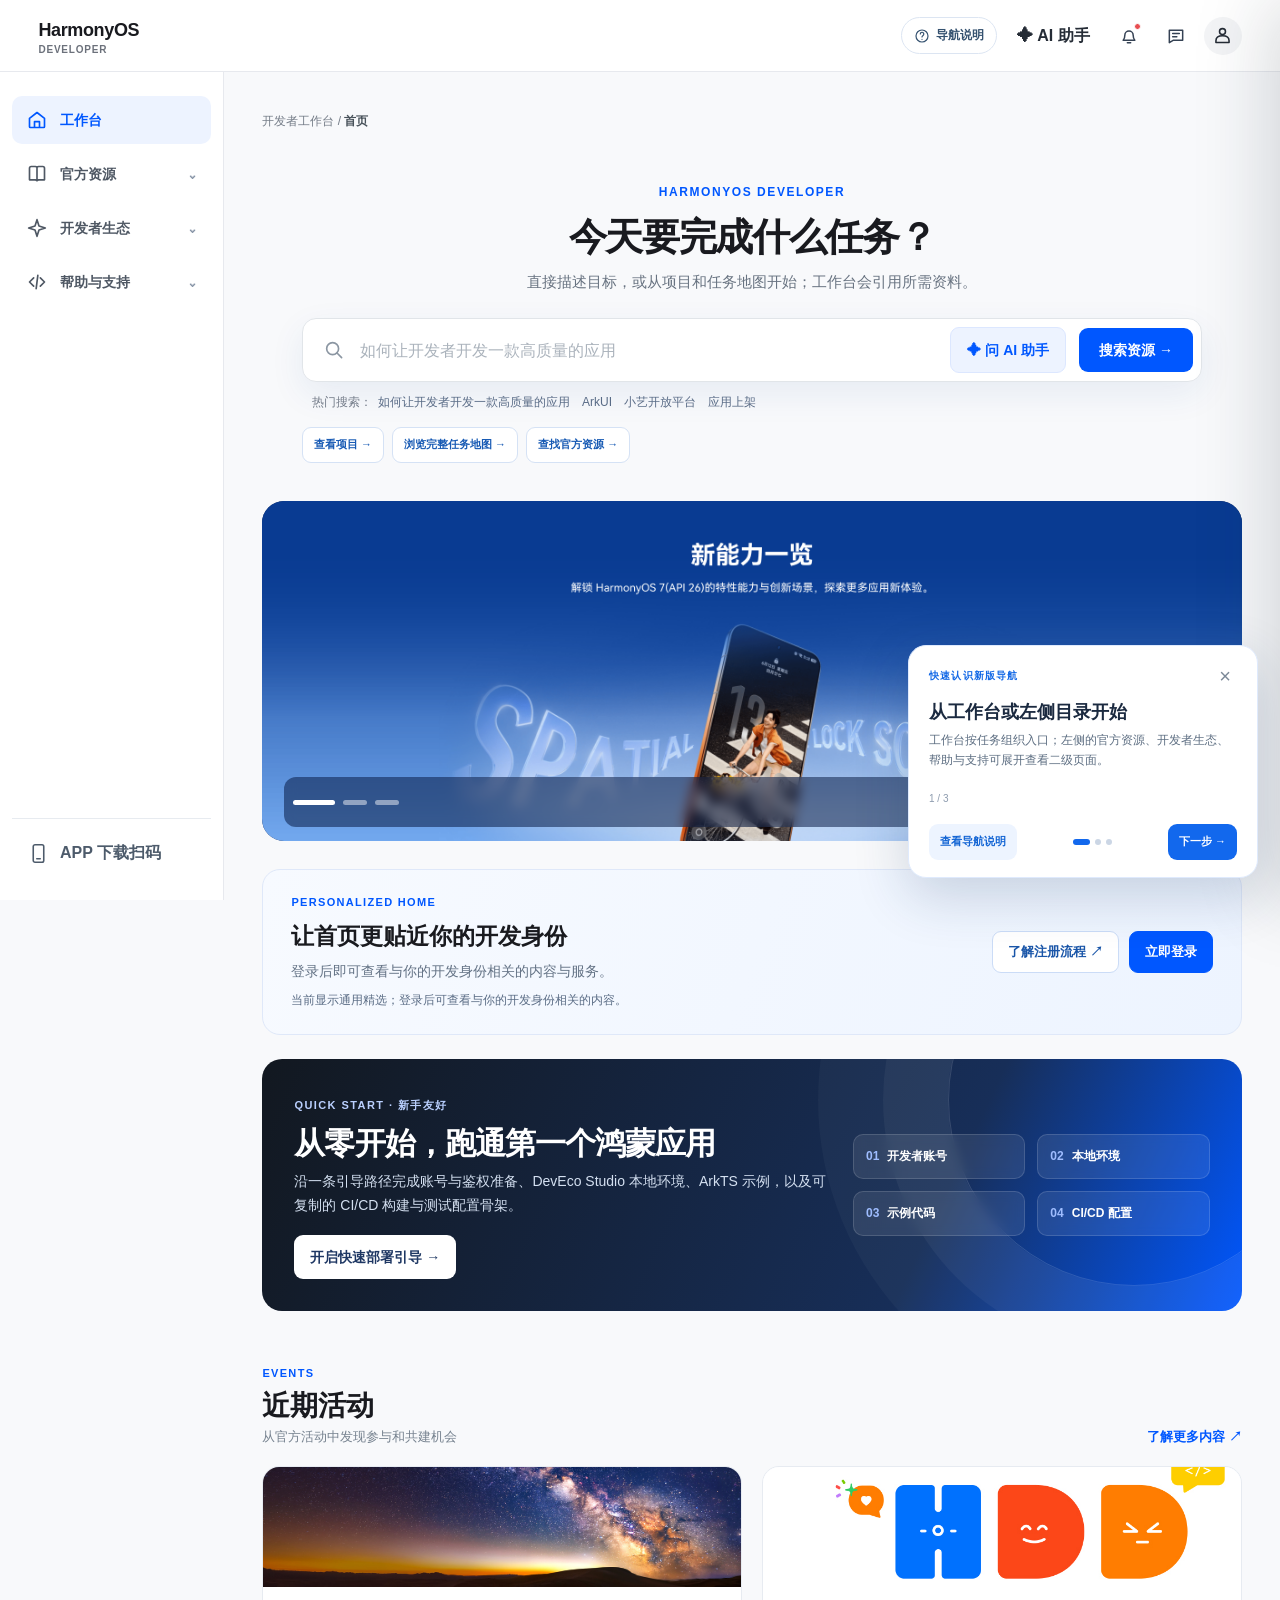
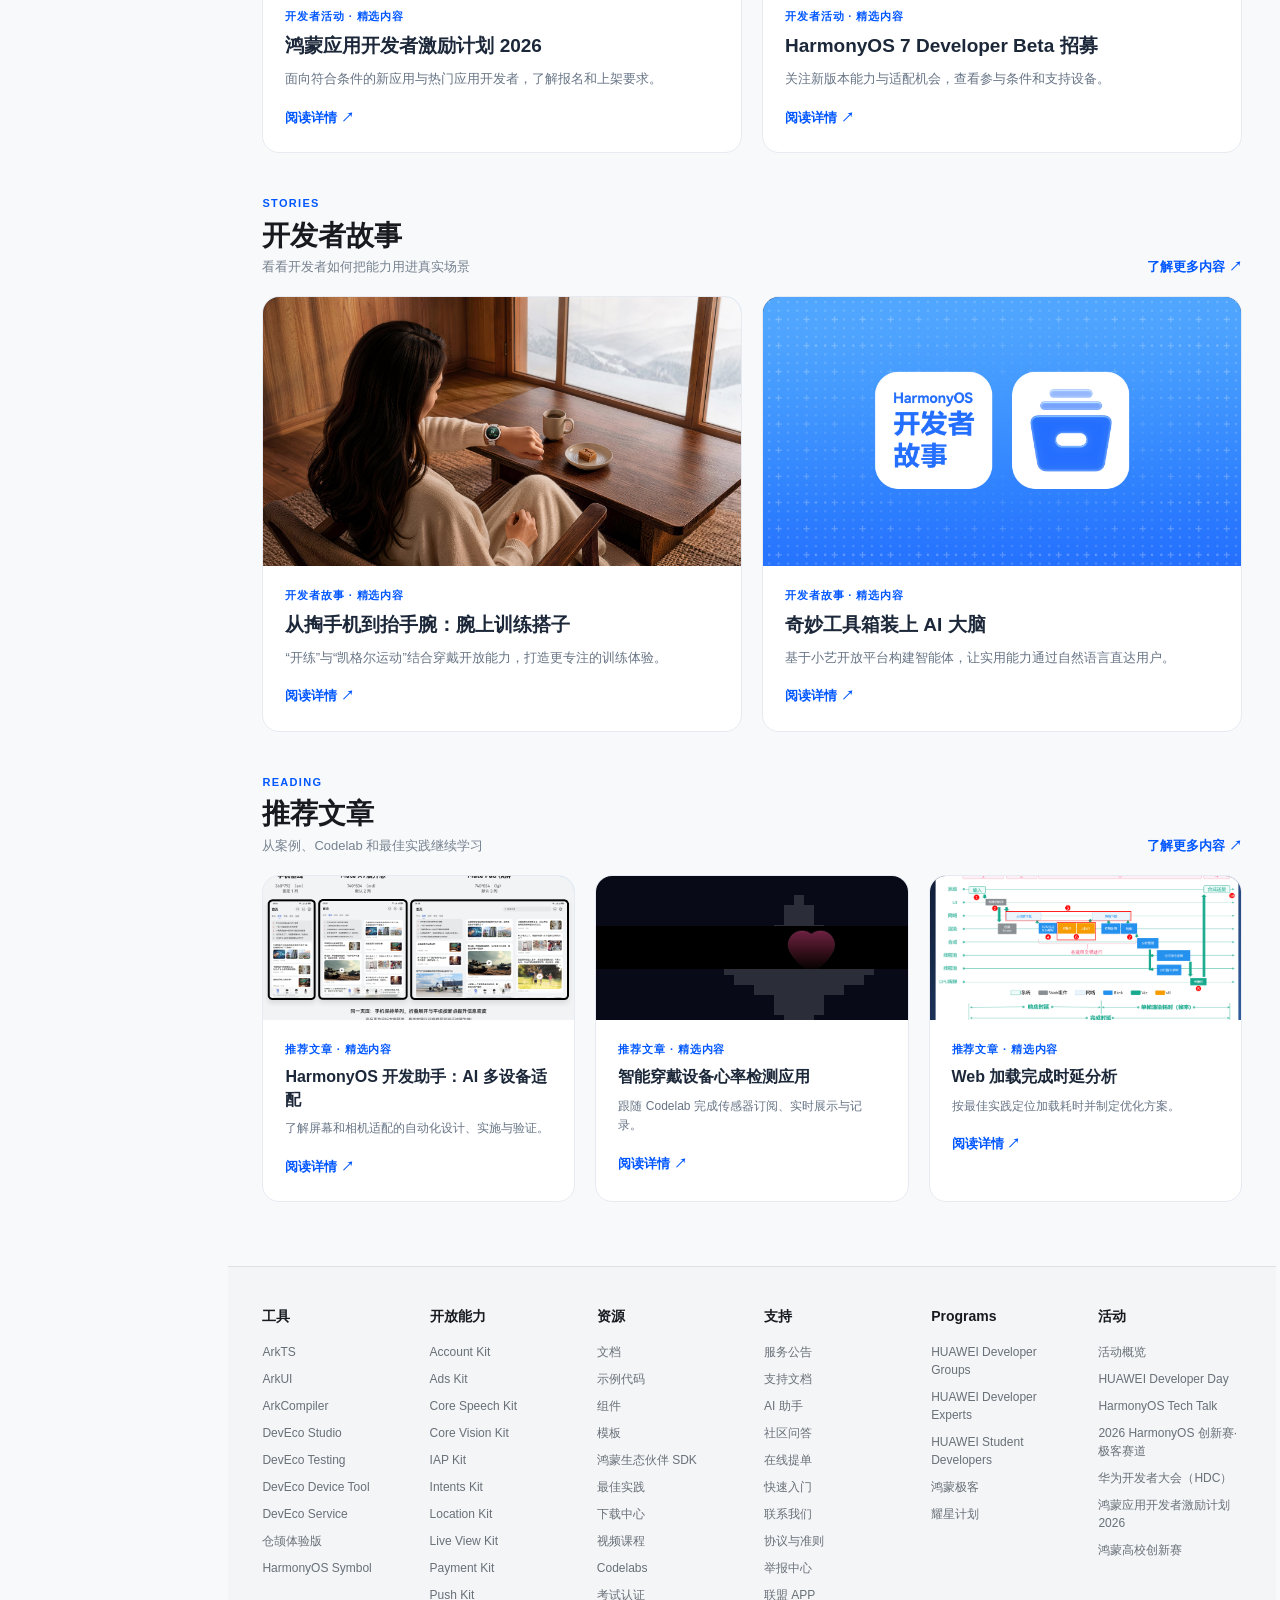
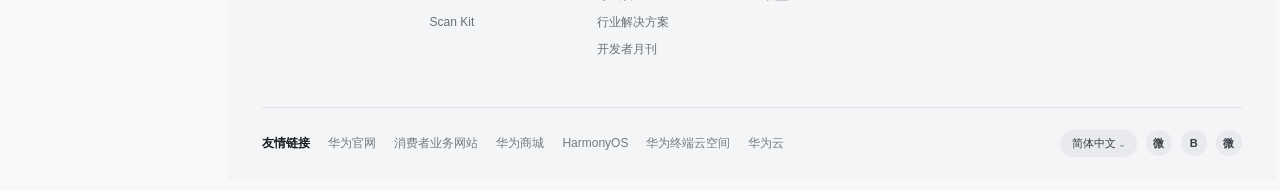
==== harmony-developer-portal-v73/index.html @ 645824a2 "Publish HarmonyOS developer portal v73 prototype" ====
<!doctype html>
<html lang="zh-CN">
<head>
  <meta charset="utf-8">
  <meta name="viewport" content="width=device-width, initial-scale=1">
  <meta name="description" content="HarmonyOS 开发者门户：查找官方资源、参与开发者生态，并在工作台完成开发任务。">
  <title>HarmonyOS Developer — 鸿蒙开发者门户</title>
  <link rel="stylesheet" href="assets/ai-assistant-integration.css">
  <link rel="stylesheet" href="assets/ai-standalone-drawer.css?shared=3">
  <link rel="stylesheet" href="ai-workspace-v63.css">
  <link rel="stylesheet" href="ticket-workspace-v65.css?layout=3">
  <link rel="stylesheet" href="arkts-docs-v67.css">
  <link rel="stylesheet" href="aeo-doc-v68.css?meta=3">
  <link rel="stylesheet" href="navigation-guide-v73.css">
  <script src="arkts-doc-content-v67.js"></script>
  <script src="arkts-docs-v67.js"></script>
  <script src="aeo-doc-v68.js?meta=3"></script>
  <style>
    :root{--ink:#172026;--muted:#65717b;--line:#e7e9ec;--bg:#f7f8fa;--white:#fff;--red:#e83e46;--red-dark:#bb2730;--purple:#7866e9;--blue:#5686f8;--shadow:0 18px 60px rgba(21,34,54,.08)}
    *{box-sizing:border-box}html{scroll-behavior:smooth}body{margin:0;background:var(--bg);color:var(--ink);font:15px/1.5 -apple-system,BlinkMacSystemFont,"PingFang SC","Microsoft YaHei",sans-serif}button,input{font:inherit}button{cursor:pointer}a{color:inherit;text-decoration:none}button:focus-visible,a:focus-visible,input:focus-visible{outline:3px solid #859cff;outline-offset:3px}svg{display:block}img{max-width:100%}
    .app{min-height:100vh}main:focus{outline:none}.topbar{height:68px;position:sticky;top:0;z-index:30;display:flex;align-items:center;gap:24px;padding:0 30px;background:rgba(255,255,255,.94);border-bottom:1px solid var(--line);backdrop-filter:blur(18px)}.brand{display:flex;align-items:center;gap:12px;white-space:nowrap;font-size:17px;font-weight:770;letter-spacing:-.03em}.brand-mark{width:31px;height:31px;border-radius:11px;display:grid;place-items:center;color:#fff;background:linear-gradient(145deg,#ff6869,#d92838);box-shadow:0 7px 16px #e8444c38;font-weight:900;font-size:22px}.brand small{display:block;font-size:10px;font-weight:700;color:#8b949c;letter-spacing:.14em;line-height:1.1}.top-divider{width:1px;height:24px;background:#e6e8eb}.topnav{display:flex;align-items:center;gap:20px;min-width:0}.topnav button{border:0;background:none;color:#596570;padding:8px 2px;white-space:nowrap;font-weight:600}.topnav button:hover,.topnav button.active{color:var(--red)}.top-right{margin-left:auto;display:flex;align-items:center;gap:13px}.global-search{width:258px;height:38px;border:1px solid #e8ebef;border-radius:20px;background:#f6f7f8;color:#8b9299;display:flex;align-items:center;gap:9px;padding:0 13px;text-align:left;font-size:13px}.global-search span{margin-left:auto;border:1px solid #dadddf;border-radius:5px;padding:0 4px;font-size:10px;color:#8c969e}.top-ai{border:0;background:linear-gradient(100deg,#fff1f1,#f3f1ff);border-radius:20px;color:#c83746;font-weight:730;padding:9px 15px;white-space:nowrap}.avatar{width:33px;height:33px;display:grid;place-items:center;border-radius:50%;background:#f1f3f5;color:#52606b;font-size:14px}.hamburger{display:none;background:none;border:0;padding:5px;color:#27313a}
    .shell{display:grid;grid-template-columns:218px minmax(0,1fr);min-height:calc(100vh - 68px)}.sidebar{position:sticky;top:68px;height:calc(100vh - 68px);overflow:auto;background:#fff;border-right:1px solid var(--line);padding:25px 13px 22px}.side-group{margin-bottom:19px}.side-label{font-size:11px;font-weight:750;color:#a1aab3;letter-spacing:.15em;padding:6px 15px 10px}.side-link{width:100%;height:43px;border:0;background:transparent;border-radius:11px;color:#5c6872;display:flex;align-items:center;gap:13px;padding:0 15px;font-weight:630;text-align:left}.side-link:hover{background:#f5f6f8;color:#293640}.side-link.active{background:#fff0f1;color:#d82f3a}.side-link svg{width:18px;height:18px;stroke-width:1.7;flex:none}.side-link .side-count{margin-left:auto;font-size:10px;background:#f2f3f5;border-radius:12px;color:#a4abb0;padding:1px 6px}.side-link.active .side-count{background:#ffe0e2;color:#ca3b46}.side-bottom{border-top:1px solid var(--line);padding-top:17px;margin-top:21px}.side-help{margin:22px 3px 0;padding:17px;border-radius:15px;background:linear-gradient(150deg,#f4f2ff,#f7fbff);border:1px solid #ebebfb}.side-help .mini-spark{color:var(--purple);font-size:21px}.side-help strong{display:block;font-size:13px;margin:8px 0 5px}.side-help p{font-size:11px;color:#73808c;margin:0 0 12px}.side-help button{border:0;background:#fff;color:#625bd3;border-radius:8px;padding:7px 10px;font-size:11px;font-weight:720;box-shadow:0 4px 15px #8e91c319}
    main{min-width:0;padding:27px 34px 70px;max-width:1600px;width:100%;margin:0 auto}.crumb{color:#89929a;font-size:12px;margin:0 0 18px}.crumb b{color:#48525a;font-weight:650}.hero{position:relative;overflow:hidden;min-height:315px;border-radius:24px;background:radial-gradient(circle at 75% 15%,#eee9ff 0,#e7f6fd 22%,transparent 46%),linear-gradient(115deg,#fefeff 2%,#f4f6ff 48%,#e9f6fd 100%);border:1px solid #e8e8f4;box-shadow:var(--shadow);padding:42px 48px;display:flex;align-items:center}.hero:before{content:"";position:absolute;right:-50px;bottom:-210px;width:650px;height:650px;border:1px solid #ffffffab;border-radius:50%;box-shadow:0 0 0 70px #ffffff36,0 0 0 160px #ffffff2c}.hero-copy{position:relative;z-index:1;max-width:620px}.eyebrow{display:inline-flex;align-items:center;gap:7px;color:#d44753;font-size:12px;font-weight:800;letter-spacing:.09em}.eyebrow:before{content:"";width:19px;height:2px;background:var(--red)}h1{font-size:clamp(31px,3.1vw,48px);letter-spacing:-.065em;line-height:1.18;margin:13px 0 12px;font-weight:830}.hero p{color:#66717a;font-size:15px;max-width:490px;margin:0 0 23px}.hero-actions{display:flex;gap:11px;flex-wrap:wrap}.primary,.secondary{border-radius:10px;padding:11px 18px;font-weight:730;font-size:13px;border:1px solid transparent}.primary{background:#252d34;color:#fff;box-shadow:0 7px 16px #15233122}.primary:hover{background:#d83a43}.secondary{background:#ffffffbc;border-color:#dfe4e9;color:#48545e}.secondary:hover{background:#fff;border-color:#afb8c1}.hero-art{position:absolute;right:3.5%;top:50%;transform:translateY(-50%);width:39%;height:260px;pointer-events:none}.orbit{position:absolute;border-radius:50%;border:1px solid #ffffffb8;inset:14px 12px 12px 8px;transform:rotate(-18deg)}.orbit:nth-child(2){inset:44px 35px 38px 30px;border-color:#cfd9f8}.orbit:nth-child(3){inset:75px 90px 68px 75px;border-color:#dce1fa}.art-core{position:absolute;left:39%;top:24%;width:160px;height:160px;background:radial-gradient(circle at 32% 28%,#fff 0,#e5eeff 28%,#b6c7ff 57%,#9c9eeb 78%,#c9deff 100%);border-radius:38%;transform:rotate(-18deg);box-shadow:20px 25px 60px #7288cd39,inset 12px 14px 22px #ffffffaa}.art-core:after{content:"✦";position:absolute;top:32%;left:35%;color:#fff;font-size:68px;text-shadow:0 3px 18px #6b81dc}.art-tile{position:absolute;background:#ffffffc9;backdrop-filter:blur(8px);border:1px solid #fff;border-radius:16px;padding:12px 14px;font-weight:700;color:#596b86;box-shadow:0 15px 32px #7183b328;font-size:12px}.art-tile.one{top:8px;right:22px;transform:rotate(8deg)}.art-tile.two{bottom:10px;left:20px;transform:rotate(-9deg)}.art-tile.three{right:5px;bottom:8px;transform:rotate(6deg)}
    .search-stage{position:relative;margin:20px 0 30px}.search-box{display:flex;align-items:center;gap:13px;min-height:62px;padding:7px 8px 7px 20px;background:#fff;border:1px solid #e1e5e9;border-radius:16px;box-shadow:0 8px 25px #263b5710}.search-icon{color:#8b96a2;flex:none}.search-box input{flex:1;min-width:0;border:0;outline:0;color:#27333c;background:none;font-size:14px}.search-box input::placeholder{color:#abb3bc}.search-box button{border:0;border-radius:11px;padding:11px 20px;background:#e83e46;color:white;font-weight:740;white-space:nowrap}.search-box button:hover{background:#cf2934}.search-hint{font-size:12px;color:#9ca5ad;margin:9px 5px 0}.search-hint button{border:0;background:none;color:#6f7c88;padding:0 6px}.search-hint button:hover{color:var(--red)}
    .search-suggestions{position:absolute;top:70px;left:0;right:0;z-index:18;background:#fff;border:1px solid #e4e8ee;border-radius:15px;padding:15px 18px;box-shadow:0 18px 42px #26354a22}.search-suggestions[hidden]{display:none}.search-suggestions strong{display:block;font-size:14px}.search-suggestions p{margin:4px 0 12px;color:#87939e;font-size:12px}.search-suggestions button{background:#f4f6fb;border:0;border-radius:8px;color:#4e5f72;padding:8px 12px;font-size:12px;font-weight:720}.search-suggestions button:hover{background:#e9efff}.intent-panel{padding:17px;border:1px solid #e6e7fb;border-radius:12px;background:linear-gradient(115deg,#f8f7ff,#f5fbff);margin-bottom:14px}.intent-panel small{color:#756cba;font-size:10px;font-weight:800;letter-spacing:.12em}.intent-panel h3{margin:5px 0 7px;font-size:18px}.intent-panel p{color:#6d7987;font-size:12px;font-weight:400;margin:0 0 14px}.intent-steps{display:grid;grid-template-columns:repeat(2,1fr);gap:8px}.intent-step{background:#fff;border:1px solid #eceef6;border-radius:9px;padding:10px;font-size:11px;color:#5d6c7a}.intent-step b{color:#d74a54;margin-right:6px}.intent-resources{font-size:11px;font-weight:800;color:#a2aab5;margin:14px 0 7px}@media(max-width:620px){.intent-steps{grid-template-columns:1fr}.search-suggestions{top:64px}}
    .intent-enter{width:100%;margin:0 0 5px;border:0;background:#242d38;color:#fff;border-radius:10px;padding:12px 15px;text-align:left;font-size:12px;font-weight:750;display:flex;justify-content:space-between;align-items:center}.intent-enter:hover{background:#d83a43}.intent-enter kbd{font:11px -apple-system,BlinkMacSystemFont,sans-serif;color:#cdd4df;border:1px solid #697583;border-radius:5px;padding:2px 5px}.result-hero{padding:31px 34px;border-radius:20px;background:linear-gradient(115deg,#f9f7ff,#edf8ff);border:1px solid #e6e8f7;margin-bottom:22px}.result-hero .eyebrow{font-size:11px}.result-hero h1{font-size:clamp(27px,3vw,39px);margin:12px 0}.result-hero p{color:#6f7d8b;font-size:14px;margin:0 0 16px;max-width:710px}.result-query{display:inline-block;border:1px solid #e2e5f0;background:#fff;border-radius:18px;color:#6f7b89;font-size:12px;padding:5px 11px}.result-layout{display:grid;grid-template-columns:minmax(0,1fr) 270px;gap:18px;align-items:start}.result-main,.result-side{background:#fff;border:1px solid #e8eaee;border-radius:17px;padding:23px}.result-main h2,.result-side h2{font-size:18px;margin:0 0 7px}.result-main .intro{font-size:12px;color:#96a0aa;margin:0 0 20px}.path-step{display:flex;gap:16px;padding:20px 0;border-top:1px solid #edf0f3}.path-step:first-of-type{border-top:0}.path-step-number{width:37px;height:37px;border-radius:11px;display:grid;place-items:center;flex:none;background:#fff1f2;color:#d94750;font-weight:830;font-size:13px}.path-step-content{flex:1;min-width:0}.path-step-content h3{font-size:15px;margin:1px 0 7px}.path-step-content p{font-size:12px;color:#74828e;line-height:1.7;margin:0 0 9px}.path-step-content button{border:0;background:none;padding:0;color:#d64853;font-size:12px;font-weight:760}.result-side .side-resource{width:100%;text-align:left;display:block;border:0;border-bottom:1px solid #edf0f3;background:none;padding:12px 0;color:#53616e;font-size:12px;font-weight:700}.result-side .side-resource:hover{color:#d83a43}.result-side .side-resource:last-child{border:0}.result-side p{font-size:11px;color:#9aa4ad;margin:0 0 10px}.result-note{font-size:11px;color:#a6afb8;line-height:1.6;margin-top:15px}.result-empty{background:#fff;border:1px solid #e8eaee;border-radius:17px;padding:25px;color:#7b8894;font-size:13px}@media(max-width:850px){.result-layout{grid-template-columns:1fr}.result-side{order:-1}}
    .lesson-layout{display:grid;grid-template-columns:minmax(0,1fr) 250px;gap:18px;align-items:start}.lesson-article,.lesson-toc{background:#fff;border:1px solid #e8eaee;border-radius:18px;padding:27px}.lesson-toc{position:sticky;top:92px}.lesson-toc h3{font-size:13px;margin:0 0 15px}.lesson-tab{width:100%;border:0;background:#fff;border-radius:9px;text-align:left;padding:11px;color:#7a8793;font-size:12px;line-height:1.5}.lesson-tab:hover{background:#f7f8fa}.lesson-tab.active{background:#fff0f1;color:#d23b46;font-weight:780}.lesson-lead{font-size:15px;color:#52616e;line-height:1.8;padding-bottom:18px;border-bottom:1px solid #eef0f3;margin:0 0 25px}.lesson-section{margin:0 0 27px}.lesson-section h2{font-size:17px;margin:0 0 13px}.lesson-section p{font-size:13px;color:#6b7986;line-height:1.8;margin:0}.lesson-list{margin:0;padding-left:22px;color:#596977;font-size:13px;line-height:1.85}.lesson-list li{padding:0 0 10px 2px}.lesson-checks{display:grid;grid-template-columns:repeat(2,minmax(0,1fr));gap:9px}.lesson-check{display:flex;align-items:flex-start;gap:9px;border:1px solid #e7ebef;border-radius:10px;padding:12px;font-size:12px;color:#61717e;line-height:1.55}.lesson-check:before{content:'✓';display:grid;place-items:center;width:17px;height:17px;flex:none;border-radius:50%;background:#ebf7f3;color:#2fa784;font-size:11px;font-weight:800}.lesson-output{background:#f7f9fc;border-left:3px solid #7389df;border-radius:0 10px 10px 0;padding:15px 17px;color:#586b7a;font-size:13px;line-height:1.7}.lesson-note{font-size:11px;color:#a2adb7;line-height:1.7;margin:25px 0 0}.lesson-footer{border-top:1px solid #eef0f3;padding-top:18px;margin-top:20px;display:flex;justify-content:space-between;gap:10px}.lesson-footer button{border:1px solid #e3e7ed;background:#fff;border-radius:10px;padding:10px 14px;color:#52616d;font-size:12px;font-weight:720}.lesson-footer button:last-child{background:#242d38;color:#fff;border-color:#242d38}.lesson-footer button:hover{border-color:#e44650}.lesson-progress{height:5px;background:#edf0f3;border-radius:4px;margin:0 0 18px;overflow:hidden}.lesson-progress span{display:block;height:100%;background:#e44751;border-radius:4px}@media(max-width:850px){.lesson-layout{grid-template-columns:1fr}.lesson-toc{position:static;order:-1}.lesson-checks{grid-template-columns:1fr}}
    .section{margin-top:34px}.section-head{display:flex;align-items:end;justify-content:space-between;gap:16px;margin-bottom:17px}.section-title{font-size:22px;font-weight:800;letter-spacing:-.035em;margin:0}.section-sub{margin:4px 0 0;color:#8b96a0;font-size:12px}.more{border:0;background:none;color:#78848f;font-weight:650;font-size:12px;padding:5px}.more:hover{color:var(--red)}.task-grid{display:grid;grid-template-columns:repeat(4,minmax(0,1fr));gap:14px}.task-card{position:relative;border:1px solid #e9ebef;border-radius:17px;background:#fff;min-height:169px;text-align:left;padding:19px;overflow:hidden;transition:transform .18s,box-shadow .18s,border-color .18s}.task-card:hover,.tool-card:hover{transform:translateY(-3px);box-shadow:var(--shadow);border-color:#d5dbe3}.task-ico{height:44px;width:44px;border-radius:13px;display:grid;place-items:center;font-size:23px;margin-bottom:18px}.task-card strong{display:block;font-size:16px;margin-bottom:3px}.task-card p{color:#8a949e;font-size:12px;margin:0;line-height:1.6;max-width:190px}.task-card .arrow{position:absolute;right:17px;bottom:17px;color:#a5adb6}.task-card[data-tone=red] .task-ico{background:#fff0f0;color:#ed4b55}.task-card[data-tone=purple] .task-ico{background:#f2eeff;color:#8975e7}.task-card[data-tone=blue] .task-ico{background:#ecf4ff;color:#5c86ed}.task-card[data-tone=teal] .task-ico{background:#e9f8f4;color:#36aa96}.task-card[data-tone=amber] .task-ico{background:#fff5e6;color:#df9e3e}.task-card[data-tone=indigo] .task-ico{background:#eff2ff;color:#6d77d8}.task-card[data-tone=pink] .task-ico{background:#fff0f7;color:#d970a6}.task-card[data-tone=slate] .task-ico{background:#edf2f4;color:#71899a}
    .featured{display:grid;grid-template-columns:1.15fr .85fr;gap:15px}.feature-main,.feature-side{border-radius:18px;overflow:hidden;position:relative;min-height:213px;text-align:left;border:0}.feature-main{background:linear-gradient(112deg,#222b37,#455570);color:#fff;padding:25px 29px}.feature-main:after{content:"{ }";position:absolute;right:4%;bottom:-43px;color:#ffffff13;font-size:200px;font-weight:800;line-height:1}.feature-side{background:linear-gradient(120deg,#fbeff0,#fff8f8);border:1px solid #f5e5e5;padding:25px 29px}.feature-kicker{font-size:11px;font-weight:770;letter-spacing:.14em;opacity:.7}.feature-main h3,.feature-side h3{font-size:23px;margin:10px 0 8px;letter-spacing:-.03em}.feature-main p,.feature-side p{font-size:12px;max-width:340px;line-height:1.7;margin:0}.feature-main p{color:#d7e0e8}.feature-side p{color:#88818a}.feature-link{display:inline-flex;align-items:center;gap:7px;font-weight:750;font-size:12px;margin-top:26px}.feature-main .feature-link{color:#fff}.feature-side .feature-link{color:#d7414d}.feature-side:after{content:"✳";position:absolute;right:8%;top:7%;font-size:130px;color:#e9505b1a;transform:rotate(-15deg)}
    .filter-row{display:flex;align-items:center;gap:8px;overflow:auto;padding-bottom:4px;margin-bottom:16px}.chip{white-space:nowrap;border:1px solid #e4e7eb;background:#fff;color:#7b8791;border-radius:18px;padding:7px 14px;font-size:12px;font-weight:680}.chip.active,.chip:hover{background:#252d34;color:#fff;border-color:#252d34}.tool-grid{display:grid;grid-template-columns:repeat(3,minmax(0,1fr));gap:13px}.tool-card{min-height:140px;padding:19px;background:#fff;border:1px solid #e9ebef;border-radius:15px;text-align:left;transition:transform .18s,box-shadow .18s,border-color .18s}.tool-top{display:flex;align-items:center;gap:12px}.tool-icon{height:43px;width:43px;border-radius:12px;background:#f3f5f8;display:grid;place-items:center;font-size:20px}.tool-card strong{font-size:14px}.tool-card .tag{font-size:10px;color:#ad6772;background:#fff0f2;border-radius:10px;padding:3px 7px;margin-left:auto;white-space:nowrap}.tool-card p{margin:15px 0 0;color:#8d98a2;font-size:12px;line-height:1.55}.tool-card .tool-foot{color:#8e99a2;font-size:11px;margin-top:13px;display:flex;justify-content:space-between}.tool-card .tool-foot span:last-child{color:#d74c54}.empty{grid-column:1/-1;background:#fff;border:1px dashed #d8dde3;color:#8b97a2;border-radius:14px;padding:34px;text-align:center}
    .learning{display:grid;grid-template-columns:repeat(3,minmax(0,1fr));gap:13px}.learning-card{border:1px solid #e7eaee;background:#fff;border-radius:15px;text-align:left;padding:22px;display:flex;gap:13px;min-height:130px}.learning-card:hover{border-color:#cfd6df}.learning-number{font-size:29px;font-weight:850;color:#eaedef;line-height:1}.learning-card strong{font-size:14px}.learning-card p{font-size:12px;color:#929ca5;margin:7px 0}.learning-card span{font-size:11px;color:#d7414d;font-weight:750}.footer{border-top:1px solid var(--line);margin-top:44px;padding-top:24px;font-size:11px;color:#a5adb5;display:flex;justify-content:space-between;gap:12px}
    .view-title{font-size:34px;letter-spacing:-.05em;margin:8px 0}.view-intro{color:#7a8791;font-size:14px;margin:0 0 26px;max-width:720px}.view-banner{border-radius:18px;padding:26px 29px;background:linear-gradient(100deg,#222b37,#566781);color:#fff;margin-bottom:27px;position:relative;overflow:hidden}.view-banner:after{content:"✦";font-size:130px;position:absolute;right:9%;top:-35px;color:#ffffff1b}.view-banner strong{font-size:22px}.view-banner p{color:#d7dfe9;max-width:570px;margin:8px 0 0;font-size:13px}.link-grid{display:grid;grid-template-columns:repeat(3,minmax(0,1fr));gap:14px}.link-card{border:1px solid var(--line);background:#fff;border-radius:16px;padding:19px;min-height:133px;text-align:left}.link-card:hover{border-color:#c8d0da;box-shadow:var(--shadow)}.link-card .mini{color:#e25a64;font-size:11px;font-weight:800}.link-card strong{display:block;margin:11px 0 5px}.link-card p{font-size:12px;color:#98a1a9;margin:0}.detail-link{display:inline-block;color:#d9414c;font-weight:730;font-size:12px;margin-top:17px}
    .overlay{position:fixed;inset:0;background:#17222d76;z-index:55;display:none}.overlay.open{display:block}.drawer{position:fixed;right:0;top:0;bottom:0;width:min(460px,100vw);background:#fff;z-index:56;box-shadow:-20px 0 70px #1723312b;transform:translateX(102%);transition:transform .25s;display:flex;flex-direction:column}.drawer.open{transform:translateX(0)}.drawer-head{padding:27px 29px 22px;border-bottom:1px solid var(--line);display:flex;align-items:flex-start;gap:15px}.drawer-head .drawer-icon{height:48px;width:48px;display:grid;place-items:center;border-radius:14px;background:#f2f4ff;font-size:24px}.drawer-head small{color:#9aa3ab;font-size:11px;font-weight:740}.drawer-head h2{font-size:22px;letter-spacing:-.04em;margin:3px 0 0}.close{margin-left:auto;background:#f5f6f7;border:0;border-radius:50%;width:32px;height:32px;color:#697781;font-size:20px}.drawer-body{padding:26px 30px;overflow:auto;flex:1}.drawer-body p{color:#697782;line-height:1.75;font-size:14px;margin:0 0 20px}.drawer-body h3{font-size:14px;margin:24px 0 12px}.drawer-body ul{padding-left:18px;color:#687784;font-size:13px;line-height:1.9}.drawer-body li{padding-left:3px}.drawer-callout{border:1px solid #f5e4e6;background:#fff6f6;border-radius:13px;padding:15px;color:#8b4c55;font-size:12px;line-height:1.7}.drawer-actions{padding:18px 29px 24px;border-top:1px solid var(--line);display:flex;gap:10px}.drawer-actions button,.drawer-actions a{flex:1;text-align:center}.ai-panel{position:fixed;right:22px;bottom:22px;z-index:60;width:min(390px,calc(100vw - 32px));height:520px;background:#fff;border:1px solid #e6e8ef;border-radius:20px;box-shadow:0 20px 65px #33425b33;display:none;flex-direction:column;overflow:hidden}.ai-panel.open{display:flex}.ai-head{padding:17px 18px;background:linear-gradient(120deg,#fbf7ff,#f5f9ff);border-bottom:1px solid #e7eafa;display:flex;align-items:center;gap:10px}.ai-badge{width:30px;height:30px;border-radius:10px;background:linear-gradient(135deg,#7261e7,#64c5fa);color:#fff;display:grid;place-items:center}.ai-head strong{font-size:14px}.ai-head button{margin-left:auto;border:0;background:none;font-size:19px;color:#8793a0}.ai-messages{padding:19px;flex:1;overflow:auto;display:flex;flex-direction:column;gap:13px}.bubble{max-width:90%;padding:11px 13px;border-radius:12px;color:#5c6974;background:#f3f5f8;font-size:12px;line-height:1.7}.bubble.user{align-self:end;background:#eaf0ff;color:#4e66a0}.ai-compose{border-top:1px solid #e8ebef;padding:13px;display:flex;gap:8px}.ai-compose input{flex:1;min-width:0;border:1px solid #e6e9ed;border-radius:10px;padding:10px 12px;outline:0;font-size:12px}.ai-compose button{background:#5e65dc;border:0;color:#fff;border-radius:10px;padding:0 13px}.ai-tips{display:flex;flex-wrap:wrap;gap:7px;padding:0 18px 15px}.ai-tips button{font-size:11px;border:1px solid #e8e8f2;background:#fff;color:#7275a3;border-radius:15px;padding:6px 9px}
    .search-modal{position:fixed;z-index:80;inset:0;background:#151d29a8;display:none;align-items:flex-start;justify-content:center;padding:12vh 15px}.search-modal.open{display:flex}.search-dialog{width:min(640px,100%);background:#fff;border-radius:18px;box-shadow:0 30px 90px #141d2e4a;overflow:hidden}.search-dialog-head{display:flex;align-items:center;padding:14px 17px;gap:11px;border-bottom:1px solid #e8ebee}.search-dialog-head input{flex:1;border:0;outline:0;font-size:15px}.search-dialog-head button{border:0;background:#f2f3f5;border-radius:8px;color:#8e9aa3;padding:5px 9px}.search-dialog-body{padding:20px}.search-dialog-body p{font-size:11px;font-weight:770;color:#a6adb6;margin:0 0 10px}.search-result{width:100%;border:0;background:#fff;text-align:left;padding:11px 12px;border-radius:10px;display:flex;justify-content:space-between;gap:10px}.search-result:hover{background:#f5f7fa}.search-result small{color:#a6afb8}
    @media(max-width:1200px){.topnav{gap:13px}.topnav button{font-size:12px}.global-search{width:190px}.task-grid{grid-template-columns:repeat(2,minmax(0,1fr))}.tool-grid{grid-template-columns:repeat(2,minmax(0,1fr))}.hero-art{right:1%;width:35%}.hero-copy{max-width:58%}}
    @media(max-width:850px){.topbar{padding:0 16px;height:60px}.hamburger{display:block}.brand{font-size:14px}.topnav,.top-divider,.global-search,.avatar{display:none}.top-ai{padding:8px 11px;font-size:11px}.shell{display:block}.sidebar{position:fixed;z-index:45;top:60px;bottom:0;height:auto;width:240px;left:0;transform:translateX(-102%);transition:transform .22s;box-shadow:15px 10px 40px #1c2b3421}.sidebar.open{transform:translateX(0)}main{padding:20px 17px 50px}.hero{padding:30px 25px;min-height:300px}.hero-copy{max-width:75%}.hero-art{opacity:.45;right:-9%;width:51%}.feature-main,.feature-side{min-height:190px}}
    @media(max-width:620px){.hero{min-height:344px}.hero-copy{max-width:100%}.hero-art{opacity:.15;right:-33%;width:80%}.hero p{font-size:13px}.task-grid,.tool-grid,.learning,.featured,.link-grid{grid-template-columns:1fr}.task-card{min-height:142px}.section-title{font-size:19px}.section{margin-top:29px}.feature-main,.feature-side{min-height:175px}.footer{display:block}.search-box{padding-left:13px}.search-box button{padding:10px 13px}.top-ai{font-size:0}.top-ai:after{content:"AI 助手";font-size:11px}.view-title{font-size:27px}}
    .quality-answer{background:#202c38;color:#fff;border-radius:18px;padding:27px 30px;margin:0 0 21px}.quality-answer .answer-kicker{color:#b9c9ff;font-size:11px;font-weight:800;letter-spacing:.1em}.quality-answer h2{font-size:22px;line-height:1.35;margin:9px 0}.quality-answer p{font-size:14px;line-height:1.8;color:#e7edf5;margin:0}.quality-answer ol{display:grid;grid-template-columns:repeat(4,minmax(0,1fr));gap:9px;list-style:none;margin:18px 0 0;padding:0}.quality-answer li{background:#ffffff13;border:1px solid #ffffff21;border-radius:10px;padding:11px 12px;font-size:12px;line-height:1.5}.quality-answer li b{color:#ff9da7;margin-right:6px}.quality-answer .answer-disclosure{color:#aebdcc;font-size:11px;margin-top:17px}
    .quality-sources{margin-top:26px}.quality-sources>header{display:flex;justify-content:space-between;gap:20px;align-items:end;margin:0 0 15px}.quality-sources h2{font-size:22px;margin:0 0 5px}.quality-sources>header p{font-size:12px;color:#788592;margin:0}.quality-source-grid{display:grid;grid-template-columns:repeat(2,minmax(0,1fr));gap:15px}.quality-source{background:#fff;border:1px solid #e6e9ef;border-radius:16px;padding:21px;min-width:0}.quality-source-top{display:flex;align-items:center;gap:9px;margin-bottom:11px}.quality-source-num{display:grid;place-items:center;width:29px;height:29px;flex:none;border-radius:9px;background:#fff1f2;color:#d63c49;font-size:11px;font-weight:800}.quality-source-label{font-size:11px;font-weight:750;color:#8e6975}.quality-source h3{font-size:17px;line-height:1.4;margin:0 0 9px}.quality-source .direct-answer{font-size:13px;line-height:1.75;color:#43525e;margin:0 0 13px}.quality-source ul{border-top:1px solid #edf0f3;margin:0;padding:12px 0 0 18px;color:#64727d;font-size:12px;line-height:1.75}.quality-source li{margin:0 0 5px}.quality-source footer{border-top:1px solid #edf0f3;margin-top:14px;padding-top:12px}.quality-source footer strong{display:block;color:#8b97a2;font-size:11px;margin-bottom:7px}.quality-source footer a{display:block;color:#cf3946;font-size:12px;font-weight:700;line-height:1.65;margin:4px 0;text-decoration:underline;text-underline-offset:2px}.quality-source footer a:hover{color:#9f2630}.quality-source-note{font-size:11px;color:#98a3ad;margin:8px 0 0;line-height:1.5}@media(max-width:850px){.quality-answer ol,.quality-source-grid{grid-template-columns:1fr 1fr}}@media(max-width:620px){.quality-answer{padding:22px}.quality-answer ol,.quality-source-grid{grid-template-columns:1fr}.quality-sources>header{display:block}}
    .quality-recommended{margin-top:25px}.quality-recommended .side-resource{display:inline-flex;width:auto;min-width:145px;margin:4px 9px 4px 0;padding:9px 12px;border:1px solid #e8eaee;border-radius:9px;background:#f8f9fb}.quality-recommended .side-resource:last-child{border:1px solid #e8eaee}.quality-recommended .result-note{margin-top:12px}
    .resource-group-heading{grid-column:1/-1;font-size:15px;margin:17px 0 0;color:#34424e}.resource-group-heading:first-child{margin-top:0}.resource-directory-head{display:flex;align-items:end;justify-content:space-between;gap:15px;margin-bottom:20px}.resource-directory-head h1{font-size:34px;margin:0 0 7px}.resource-directory-head p{font-size:13px;color:#7e8994;margin:0}.resource-count{display:inline-block;border-radius:20px;background:#f1f3f7;padding:7px 11px;color:#657280;font-size:11px;white-space:nowrap}.resource-controls{background:#fff;border:1px solid #e8eaee;border-radius:16px;padding:20px;margin-bottom:22px}.resource-controls label{display:block;font-size:12px;font-weight:750;color:#56636e;margin-bottom:8px}.resource-controls input{width:100%;border:1px solid #dfe4ea;border-radius:10px;padding:11px 13px;outline:none;background:#fbfcfd}.resource-controls h2{font-size:13px;margin:17px 0 9px}.resource-stage-row{display:flex;flex-wrap:wrap;gap:8px}.resource-stage-row button{border:1px solid #e2e6eb;border-radius:18px;background:#fff;color:#64717d;padding:7px 13px;font-size:12px}.resource-stage-row button.active,.resource-stage-row button:hover{background:#26323d;color:#fff;border-color:#26323d}.resource-group{margin-top:24px}.resource-group h2{font-size:19px;margin:0 0 5px}.resource-group p{font-size:12px;color:#87939e;margin:0 0 13px}.resource-item-grid{display:grid;grid-template-columns:repeat(3,minmax(0,1fr));gap:12px}.resource-item{background:#fff;border:1px solid #e8ebef;border-radius:14px;padding:18px;text-align:left;min-height:135px}.resource-item:hover{border-color:#becbd7;box-shadow:var(--shadow)}.resource-item strong{display:block;font-size:14px;color:#26343f}.resource-item .resource-kind{display:block;color:#d33f4d;font-size:10px;font-weight:800;margin:8px 0}.resource-item p{font-size:12px;color:#71808c;line-height:1.6;margin:0 0 11px}.resource-item .resource-stages{font-size:11px;color:#95a0aa}.resource-directory-note{font-size:11px;color:#9aa5ae;line-height:1.6;margin:14px 0 0}@media(max-width:1000px){.resource-item-grid{grid-template-columns:repeat(2,minmax(0,1fr))}}@media(max-width:620px){.resource-directory-head{display:block}.resource-count{margin-top:10px}.resource-item-grid{grid-template-columns:1fr}}
    .bento-section{margin:34px 0 39px}.bento-section-head{display:flex;justify-content:space-between;align-items:end;gap:16px;margin-bottom:17px}.bento-section-head h2{font-size:25px;letter-spacing:-.04em;margin:0 0 5px}.bento-section-head p{font-size:12px;color:#88939d;margin:0}.bento-grid{display:grid;grid-template-columns:repeat(12,minmax(0,1fr));gap:13px}.bento-card{position:relative;display:block;grid-column:span 4;min-height:305px;overflow:hidden;border:0;border-radius:19px;text-align:left;padding:0;color:#fff;isolation:isolate;box-shadow:0 4px 18px #1d2d4210;transition:transform .22s,box-shadow .22s}.bento-card.wide{grid-column:span 8}.bento-card.tall{min-height:355px}.bento-card:hover{transform:translateY(-4px);box-shadow:0 17px 34px #1d2d4225}.bento-card:focus-visible{outline-offset:4px}.bento-card[data-theme=ai]{background:radial-gradient(circle at 72% 34%,#6640a8 0,#2d2755 22%,#08090f 65%)}.bento-card[data-theme=studio]{background:linear-gradient(130deg,#eef4ff 0%,#dfe9ff 53%,#cadcff 100%);color:#1d314d}.bento-card[data-theme=quality]{background:radial-gradient(circle at 60% 100%,#226a60 0%,#174745 20%,#142235 55%,#080d15 100%)}.bento-card[data-theme=design]{background:linear-gradient(148deg,#e4f8ea,#9bdfbc 58%,#30b97b);color:#113b2c}.bento-card[data-theme=kits]{background:linear-gradient(142deg,#0e2769,#3169e8 60%,#a2ceff)}.bento-card[data-theme=docs]{background:linear-gradient(140deg,#eff6ff,#dceaff 65%,#b6cffe);color:#263853}.bento-card[data-theme=release]{background:radial-gradient(circle at 50% 85%,#244785,#0c1d3a 42%,#080b14 80%)}.bento-brand{position:absolute;z-index:3;top:18px;left:20px;display:flex;align-items:center;gap:8px;font-size:12px;font-weight:770;letter-spacing:-.01em}.bento-brand-mark{display:grid;place-items:center;width:20px;height:20px;border-radius:6px;background:currentColor;font-size:12px}.bento-brand-mark span{color:#fff;mix-blend-mode:difference}.bento-caption{position:absolute;z-index:3;left:20px;right:20px;bottom:20px;display:flex;align-items:stretch;gap:0;width:max-content;max-width:calc(100% - 40px);min-height:56px;background:#fff;color:#1b2734;border-radius:11px;padding:5px 5px 5px 15px;box-shadow:0 15px 30px #101a2940}.bento-caption span{display:flex;align-items:center;font-size:11px;font-weight:800;line-height:1.25;letter-spacing:.03em;text-transform:uppercase;max-width:280px;padding-right:18px}.bento-caption b{display:grid;place-items:center;flex:none;width:46px;background:#4084f9;border-radius:7px;color:#fff;font-size:19px;font-weight:500}.bento-art{position:absolute;inset:0;overflow:hidden;pointer-events:none}.bento-art:before{content:"";position:absolute;inset:0;background:linear-gradient(0deg,#0003,transparent 35%);z-index:1}.bento-glow{position:absolute;width:330px;height:330px;border-radius:50%;filter:blur(14px);background:radial-gradient(circle,#ffffff70,transparent 65%);top:2%;right:5%;opacity:.8}.bento-window{position:absolute;left:16%;top:25%;width:85%;height:66%;border:1px solid #ffffff75;border-radius:17px 17px 0 0;background:#ffffff98;box-shadow:0 15px 35px #30446824;transform:rotate(-2deg);overflow:hidden}.bento-window-head{height:33px;border-bottom:1px solid #6e8ba62e;background:#ffffff70;display:flex;align-items:center;gap:5px;padding:0 13px}.bento-window-head i{width:6px;height:6px;background:#93a8c3;border-radius:50%}.bento-window-body{display:grid;grid-template-columns:27% 1fr;height:calc(100% - 33px)}.bento-window-side{border-right:1px solid #8da2ba30;padding:12px}.bento-window-side em,.bento-window-main em{display:block;height:7px;border-radius:4px;background:#8aa8cd50;margin:0 0 9px}.bento-window-side em:nth-child(2){width:72%}.bento-window-side em:nth-child(3){width:85%}.bento-window-main{padding:16px}.bento-window-main em{height:8px;background:#4b79c970}.bento-window-main em:nth-child(2){width:82%}.bento-window-main em:nth-child(3){width:68%}.bento-window-main em:nth-child(4){width:90%;margin-top:20px;background:#bb8cf47c}.bento-orb{position:absolute;top:24%;left:27%;width:47%;aspect-ratio:1;border-radius:50%;background:radial-gradient(circle at 38% 37%,#e7d4ff 0,#9771f1 18%,#7941ba 38%,#302775 67%,transparent 69%);box-shadow:0 0 70px #af73ff8c,0 0 125px #7560e278}.bento-orb:after{content:'✦';position:absolute;left:38%;top:20%;color:#fff9;font-size:80px}.bento-chip{position:absolute;left:13%;top:58%;background:#ffffff1e;border:1px solid #ffffff4d;backdrop-filter:blur(12px);padding:12px 17px;border-radius:13px;font-size:11px;color:#fff;transform:rotate(-7deg)}.bento-chip.second{left:auto;right:7%;top:40%;transform:rotate(9deg)}.bento-gridlines{position:absolute;inset:28% -5% -30%;background:linear-gradient(#8aa3ff14 1px,transparent 1px),linear-gradient(90deg,#8aa3ff14 1px,transparent 1px);background-size:52px 52px;transform:perspective(280px) rotateX(28deg)}.bento-dashboard{position:absolute;left:11%;top:25%;width:79%;height:58%;border:1px solid #ffffff3b;border-radius:16px;background:#111b29c9;box-shadow:0 15px 35px #0207117a;padding:21px}.bento-dashboard .meter{display:flex;align-items:end;gap:10px;height:70%}.bento-dashboard .meter i{flex:1;min-width:8px;border-radius:6px 6px 0 0;background:linear-gradient(#8ef1c9,#2d9b92);height:var(--h)}.bento-dashboard .dashline{height:6px;background:#c1fff459;border-radius:5px;width:60%;margin-top:12px}.bento-device{position:absolute;border:7px solid #102d25;border-radius:26px;background:#e8fff2;box-shadow:0 22px 30px #0e734456;overflow:hidden}.bento-device.one{width:38%;height:59%;left:16%;top:26%;transform:rotate(-9deg)}.bento-device.two{width:43%;height:64%;right:13%;top:22%;transform:rotate(8deg)}.bento-device:before{content:"";display:block;height:26%;background:#43bc87}.bento-device:after{content:"";display:block;margin:16px;height:32%;border-radius:8px;background:linear-gradient(130deg,#a7e7c8,#d4f4df)}.bento-kit{position:absolute;top:29%;left:24%;width:52%;height:51%;border-radius:26px;background:linear-gradient(140deg,#7bb0ff,#2644ab);transform:rotate(-12deg);box-shadow:18px 22px 0 #85b4ff6b,0 22px 45px #09256f}.bento-kit:after{content:'KIT';position:absolute;left:23%;top:24%;font-weight:900;font-size:58px;letter-spacing:-.1em;color:#ffffffbd}.bento-doc{position:absolute;top:23%;left:16%;width:68%;height:68%;border-radius:15px;background:#fff;border:1px solid #bfd0ed;box-shadow:18px 20px 0 #9ebbec88;padding:25px}.bento-doc i{display:block;width:85%;height:9px;border-radius:5px;background:#b2c9f0;margin:12px 0}.bento-doc i:nth-child(2){width:55%;background:#6d9ae8}.bento-doc i:nth-child(4){width:66%}.bento-chart{position:absolute;top:24%;left:14%;width:74%;height:57%;border:1px solid #a8c8ff60;border-radius:15px;background:#142f59d4;box-shadow:0 25px 45px #0006;padding:21px}.bento-chart:before{content:'APP GROWTH';display:block;color:#a7c9ff;font:700 11px monospace;letter-spacing:.16em}.bento-chart .bars{height:70%;display:flex;align-items:end;gap:10px;margin-top:15px}.bento-chart .bars i{display:block;flex:1;height:var(--h);border-radius:4px 4px 0 0;background:linear-gradient(#a9d8ff,#438eff)}
    .bento-modal{position:fixed;inset:0;z-index:100;background:#101820bd;display:none;align-items:center;justify-content:center;padding:24px}.bento-modal.open{display:flex}.bento-dialog{width:min(860px,100%);max-height:calc(100vh - 48px);overflow:auto;border-radius:18px;background:#fff;box-shadow:0 28px 90px #0006}.bento-modal-art{height:370px;position:relative;overflow:hidden}.bento-modal-art[data-theme=ai]{background:radial-gradient(circle at 65% 35%,#7447ad,#1d1740 50%,#08090f)}.bento-modal-art[data-theme=studio]{background:linear-gradient(130deg,#edf4ff,#cadcff)}.bento-modal-art[data-theme=quality]{background:radial-gradient(circle at 65% 90%,#267c6d,#142235 55%,#080d15)}.bento-modal-art[data-theme=design]{background:linear-gradient(140deg,#dcfae7,#42c98a)}.bento-modal-art[data-theme=kits]{background:linear-gradient(140deg,#133783,#3a75e7)}.bento-modal-art[data-theme=docs]{background:linear-gradient(140deg,#eff6ff,#aac8f6)}.bento-modal-art[data-theme=release]{background:radial-gradient(circle at 55% 75%,#27519d,#0b1633 65%,#080b14)}.bento-modal-art .bento-art{transform:scale(.9);transform-origin:center}.bento-modal-content{padding:27px 31px 32px;display:grid;grid-template-columns:minmax(0,1fr) auto;gap:20px;align-items:start}.bento-modal-content small{color:#d64651;font-weight:800;font-size:11px;letter-spacing:.12em}.bento-modal-content h2{font-size:26px;letter-spacing:-.04em;margin:7px 0 9px}.bento-modal-content p{margin:0;color:#65727d;font-size:14px;line-height:1.7;max-width:610px}.bento-modal-content .primary{white-space:nowrap}.bento-close{position:absolute;z-index:4;top:15px;right:15px;background:#fff;border:0;border-radius:9px;width:36px;height:36px;color:#40505e;font-size:21px;box-shadow:0 4px 15px #0002}@media(max-width:1050px){.bento-card,.bento-card.wide{grid-column:span 6}.bento-card{min-height:305px}}@media(max-width:620px){.bento-card,.bento-card.wide{grid-column:span 12;min-height:280px}.bento-card.tall{min-height:300px}.bento-modal{padding:12px}.bento-modal-art{height:260px}.bento-modal-content{display:block;padding:21px}.bento-modal-content .primary{margin-top:18px;width:100%}.bento-section-head{display:block}}
    .quick-deploy{margin:16px 0 34px;display:grid;grid-template-columns:minmax(0,1.2fr) minmax(260px,.8fr);gap:24px;align-items:center;padding:26px 30px;border-radius:21px;background:linear-gradient(115deg,#182336,#263d66 64%,#4f70bb);color:#fff;overflow:hidden;position:relative}.quick-deploy:after{content:"";position:absolute;right:-78px;top:-145px;width:370px;height:370px;border:1px solid #ffffff24;border-radius:50%;box-shadow:0 0 0 65px #ffffff0b,0 0 0 130px #ffffff08;pointer-events:none}.quick-deploy-copy,.quick-deploy-flow{position:relative;z-index:1}.quick-deploy-kicker{font-size:11px;font-weight:800;letter-spacing:.13em;color:#aec7ff}.quick-deploy h2{font-size:clamp(23px,2.4vw,32px);line-height:1.22;letter-spacing:-.04em;margin:8px 0}.quick-deploy p{font-size:12px;line-height:1.7;color:#d4e0f1;margin:0 0 17px;max-width:620px}.quick-deploy button{border:0;border-radius:9px;background:#fff;color:#1e3763;font-size:12px;font-weight:800;padding:11px 16px}.quick-deploy button:hover{background:#dce9ff}.quick-deploy-flow{display:grid;grid-template-columns:repeat(2,minmax(0,1fr));gap:9px}.quick-deploy-flow span{background:#ffffff16;border:1px solid #ffffff24;border-radius:10px;padding:12px;font-size:11px;font-weight:700;backdrop-filter:blur(6px)}.quick-deploy-flow b{color:#9fbdff;margin-right:8px}
    .onboard-modal{position:fixed;inset:0;z-index:110;display:none;align-items:center;justify-content:center;padding:20px;background:#101820c9}.onboard-modal.open{display:flex}.onboard-dialog{width:min(980px,100%);max-height:calc(100vh - 40px);overflow:auto;background:#fff;border-radius:20px;box-shadow:0 28px 90px #0006}.onboard-head{padding:24px 28px 20px;border-bottom:1px solid #e9edf2;display:flex;justify-content:space-between;gap:20px}.onboard-head small{font-size:10px;letter-spacing:.14em;color:#d44753;font-weight:850}.onboard-head h2{font-size:24px;letter-spacing:-.04em;margin:4px 0}.onboard-head p{font-size:12px;color:#7c8996;margin:0}.onboard-close{width:36px;height:36px;border:0;border-radius:9px;background:#f2f4f7;color:#485865;font-size:22px;flex:none}.onboard-body{display:grid;grid-template-columns:220px minmax(0,1fr);min-height:430px}.onboard-steps{padding:22px 15px;background:#f7f9fc;border-right:1px solid #e9edf2}.onboard-step{width:100%;display:flex;align-items:center;gap:10px;border:0;border-radius:10px;background:transparent;text-align:left;padding:11px 12px;color:#647280;font-size:12px;font-weight:720}.onboard-step.active{color:#2152aa;background:#e9f0ff}.onboard-step.done .onboard-step-num{background:#dcf7e9;color:#17744e}.onboard-step-num{display:grid;place-items:center;width:25px;height:25px;flex:none;background:#e9edf3;border-radius:8px;color:#647280;font-size:11px}.onboard-work{padding:25px 29px 30px;min-width:0}.onboard-work h3{font-size:21px;margin:0 0 8px}.onboard-work .lead{font-size:13px;color:#687785;line-height:1.7;margin:0 0 18px}.onboard-grid{display:grid;grid-template-columns:repeat(2,minmax(0,1fr));gap:10px}.onboard-tile{border:1px solid #e2e7ee;border-radius:12px;padding:14px;background:#fff}.onboard-tile strong{display:block;font-size:13px;margin-bottom:5px}.onboard-tile p{font-size:11px;line-height:1.6;color:#7a8896;margin:0 0 10px}.onboard-tile a,.onboard-link{display:inline-block;color:#245fc1;font-size:11px;font-weight:750;text-decoration:underline;text-underline-offset:2px}.onboard-check{display:flex;align-items:flex-start;gap:9px;padding:13px 0;color:#4b5967;font-size:12px;line-height:1.5}.onboard-check input{accent-color:#3e76dd;margin-top:2px}.onboard-options{display:flex;gap:8px;flex-wrap:wrap;margin:13px 0}.onboard-options button{border:1px solid #d9e2ee;border-radius:9px;background:#fff;color:#526273;padding:8px 12px;font-size:12px;font-weight:750}.onboard-options button.active{border-color:#3b77e0;background:#ecf3ff;color:#245cba}.onboard-code-head{display:flex;justify-content:space-between;align-items:center;gap:12px;margin:16px 0 7px}.onboard-code-head strong{font-size:12px}.onboard-code{white-space:pre;overflow:auto;background:#182333;color:#d9e6fb;border-radius:11px;padding:17px;font:11px/1.65 ui-monospace,SFMono-Regular,Menlo,monospace;max-height:220px;margin:0}.onboard-actions{display:flex;gap:8px;flex-wrap:wrap;margin-top:14px}.onboard-actions button{border:1px solid #d6e0ed;background:#fff;border-radius:9px;color:#34577f;padding:9px 12px;font-size:11px;font-weight:760}.onboard-actions button:hover{background:#f3f7ff}.onboard-note{font-size:11px;line-height:1.6;color:#8c98a4;margin:14px 0 0}.onboard-footer{border-top:1px solid #e9edf2;padding:15px 29px;display:flex;justify-content:space-between;gap:12px;align-items:center}.onboard-footer span{font-size:11px;color:#97a1aa}.onboard-footer div{display:flex;gap:8px}.onboard-footer button{border:1px solid #e1e6ed;background:#fff;border-radius:9px;padding:9px 15px;font-size:12px;font-weight:770}.onboard-footer button:last-child{background:#273b5b;color:#fff;border-color:#273b5b}.onboard-footer button:disabled{opacity:.45;cursor:not-allowed}.onboard-status{color:#286c4b;font-size:11px;margin-top:11px;min-height:17px}.onboard-pipeline{display:grid;grid-template-columns:repeat(4,minmax(0,1fr));gap:7px;margin:15px 0}.onboard-pipeline span{border:1px solid #e2e9f2;background:#f7faff;border-radius:9px;padding:11px 7px;text-align:center;font-size:11px;font-weight:750;color:#4e6481}@media(max-width:850px){.quick-deploy{grid-template-columns:1fr}.onboard-body{grid-template-columns:1fr}.onboard-steps{display:flex;overflow:auto;border-right:0;border-bottom:1px solid #e9edf2;padding:10px}.onboard-step{min-width:145px}}@media(max-width:620px){.quick-deploy{padding:23px}.quick-deploy-flow{grid-template-columns:1fr 1fr}.onboard-modal{padding:8px}.onboard-dialog{max-height:calc(100vh - 16px)}.onboard-head,.onboard-work{padding:18px}.onboard-grid,.onboard-pipeline{grid-template-columns:1fr 1fr}.onboard-footer{padding:13px 18px}}
    .home-modebar{display:flex;align-items:center;justify-content:space-between;gap:17px;margin:0 0 18px;padding:13px 16px;background:#fff;border:1px solid #e7ebf0;border-radius:13px}.home-modebar-copy strong{display:block;font-size:12px}.home-modebar-copy span{color:#8995a0;font-size:11px}.home-mode-tabs{display:flex;gap:4px;background:#f1f4f8;border-radius:10px;padding:4px}.home-mode-tabs button{border:0;border-radius:8px;background:none;color:#647381;font-size:12px;font-weight:760;padding:8px 14px;white-space:nowrap}.home-mode-tabs button.active{background:#fff;color:#263949;box-shadow:0 3px 9px #24364e14}.brand-showcase{margin:22px 0 27px}.brand-heading{display:flex;justify-content:space-between;gap:16px;align-items:end;margin-bottom:13px}.brand-heading h2{font-size:22px;letter-spacing:-.04em;margin:0 0 3px}.brand-heading p{font-size:12px;color:#8b97a2;margin:0}.brand-heading span{font-size:10px;color:#a1aab3;border:1px solid #e1e7ed;border-radius:20px;padding:5px 9px;white-space:nowrap}.brand-grid{display:grid;grid-template-columns:1.15fr 1fr 1fr 1fr;gap:11px}.brand-card{min-height:175px;position:relative;overflow:hidden;border:0;border-radius:15px;padding:17px 18px;text-align:left;color:#fff;isolation:isolate;transition:transform .2s,box-shadow .2s}.brand-card:hover{transform:translateY(-3px);box-shadow:0 12px 24px #1a294226}.brand-card:before{content:"";position:absolute;z-index:-1;width:175px;height:175px;right:-36px;bottom:-75px;border-radius:36%;transform:rotate(-25deg);background:#ffffff22;box-shadow:-30px -30px 0 #ffffff0e}.brand-card[data-brand=product]{background:linear-gradient(130deg,#172337,#3c619b)}.brand-card[data-brand=ecosystem]{background:linear-gradient(130deg,#1a4a55,#3ca39b)}.brand-card[data-brand=cases]{background:linear-gradient(130deg,#3c2c64,#856fc2)}.brand-card[data-brand=events]{background:linear-gradient(130deg,#7e3743,#e16f70)}.brand-card small{font-size:10px;letter-spacing:.11em;font-weight:800;color:#ffffffb9}.brand-card strong{display:block;font-size:18px;line-height:1.3;margin:16px 0 5px}.brand-card p{font-size:11px;line-height:1.55;margin:0;max-width:190px;color:#ffffffcf}.brand-card .brand-card-arrow{position:absolute;right:16px;top:14px;font-size:16px}.home-dual[data-mode=brand] .brand-card{min-height:265px;padding:24px}.home-dual[data-mode=brand] .brand-card strong{font-size:22px;margin-top:47px}.home-dual[data-mode=brand] .brand-card p{font-size:12px}.home-dual[data-mode=brand] .brand-card:before{width:260px;height:260px;right:-52px;bottom:-115px}.brand-modal-art{height:270px;position:relative;overflow:hidden;display:flex;align-items:end;padding:32px;color:#fff}.brand-modal-art[data-brand=product]{background:linear-gradient(120deg,#172337,#4774bd)}.brand-modal-art[data-brand=ecosystem]{background:linear-gradient(120deg,#16424d,#53b9ad)}.brand-modal-art[data-brand=cases]{background:linear-gradient(120deg,#32264f,#937fce)}.brand-modal-art[data-brand=events]{background:linear-gradient(120deg,#72313e,#ee8983)}.brand-modal-art:before{content:"";position:absolute;width:430px;height:430px;right:4%;top:-180px;border:1px solid #ffffff62;border-radius:50%;box-shadow:0 0 0 55px #ffffff12,0 0 0 110px #ffffff0a}.brand-modal-art span{position:relative;font-size:42px;font-weight:850;letter-spacing:-.06em}
    .task-workbench{margin:0 0 24px;border-radius:19px;background:#fff;border:1px solid #e7ebef;padding:22px}.task-workbench-head{display:flex;justify-content:space-between;gap:20px;align-items:start}.task-workbench-head small{color:#d44753;font-size:10px;font-weight:850;letter-spacing:.12em}.task-workbench-head h2{font-size:24px;letter-spacing:-.04em;margin:5px 0}.task-workbench-head p{color:#82909c;font-size:12px;line-height:1.65;margin:0}.task-context-controls{display:flex;gap:9px;flex-wrap:wrap;align-items:end}.task-context-controls label{font-size:10px;font-weight:780;color:#82909c;display:grid;gap:5px}.task-context-controls select{min-width:132px;border:1px solid #dfe5ec;background:#f9fafc;border-radius:9px;padding:8px 11px;color:#364756;font-size:12px;font-weight:700}.task-workbench-body{margin-top:20px}.task-workbench .search-stage{margin:0 0 21px}.task-workbench .quick-deploy{margin:0 0 22px}.task-workbench .quick-deploy.compact{padding:18px 23px;grid-template-columns:1fr auto}.task-workbench .quick-deploy.compact h2{font-size:20px}.task-workbench .quick-deploy.compact .quick-deploy-flow{display:none}.task-workbench .bento-section{margin:0 0 25px}.task-workbench #popular{margin-top:28px}.task-context-summary{display:flex;gap:12px;align-items:start;margin:0 0 18px;padding:13px 15px;border:1px solid #e3eafa;background:#f7faff;border-radius:11px}.task-context-summary b{color:#3c70d0;font-size:12px;white-space:nowrap}.task-context-summary p{color:#5f7084;font-size:12px;margin:0;line-height:1.6}.task-toggle-all{border:1px solid #dfe5ef;background:#fff;border-radius:9px;color:#4e6180;font-size:11px;font-weight:760;padding:8px 12px}.task-preview{display:none;align-items:center;justify-content:space-between;gap:12px;margin-top:17px;border-top:1px solid #ecf0f3;padding-top:15px}.task-preview span{font-size:12px;color:#6d7d8c}.task-preview button{border:0;background:#eaf1ff;color:#275bbc;border-radius:8px;padding:8px 12px;font-size:11px;font-weight:780}.home-dual[data-mode=brand] .task-workbench-body{display:none}.home-dual[data-mode=brand] .task-preview{display:flex}.home-dual[data-mode=brand] .task-workbench{background:#f8fafd}.home-dual[data-mode=workspace] .brand-showcase{margin-bottom:23px}@media(max-width:1080px){.brand-grid{grid-template-columns:repeat(2,minmax(0,1fr))}.task-workbench-head{display:block}.task-context-controls{margin-top:15px}}@media(max-width:620px){.home-modebar{display:block}.home-mode-tabs{margin-top:10px;width:max-content}.brand-grid{grid-template-columns:1fr 1fr}.brand-card,.home-dual[data-mode=brand] .brand-card{min-height:190px;padding:15px}.brand-card strong,.home-dual[data-mode=brand] .brand-card strong{font-size:16px;margin-top:26px}.brand-card p,.home-dual[data-mode=brand] .brand-card p{font-size:10px}.brand-heading{display:block}.brand-heading span{display:none}.task-workbench{padding:16px}.task-context-controls select{min-width:125px}.task-context-summary{display:block}.task-context-summary p{margin-top:4px}.task-preview{display:block}.task-preview button{margin-top:8px}}
    .bento-card[data-theme=submission]{background:linear-gradient(145deg,#522b38,#bd687b 62%,#e5a2a9)}.bento-modal-art[data-theme=submission]{background:linear-gradient(145deg,#512b3a,#bd7083)}.bento-submit-sheet{position:absolute;top:24%;left:25%;width:50%;height:58%;border-radius:16px;background:#fff0f2;transform:rotate(-7deg);box-shadow:15px 16px 0 #ffffff52,0 25px 45px #4d1b2b75;padding:26px}.bento-submit-sheet i{display:block;height:9px;border-radius:5px;background:#ca8291;margin:13px 0}.bento-submit-sheet i:nth-child(2){width:72%}.bento-submit-sheet i:nth-child(3){width:84%}
    .other-hero{padding:30px 32px;border-radius:20px;background:linear-gradient(115deg,#192b43,#345c7d);color:#fff}.other-hero small{font-size:10px;letter-spacing:.13em;color:#b9d4eb;font-weight:850}.other-hero h1{font-size:34px;margin:8px 0}.other-hero p{max-width:670px;font-size:13px;line-height:1.7;color:#d4e3ee;margin:0}.other-group{margin-top:30px}.other-group-head{margin-bottom:14px}.other-group-head h2{font-size:22px;margin:0 0 3px}.other-group-head p{font-size:12px;color:#84919c;margin:0}.other-grid{display:grid;grid-template-columns:repeat(2,minmax(0,1fr));gap:12px}.other-card{background:#fff;border:1px solid #e6ebf0;border-radius:15px;padding:20px;min-width:0}.other-card small{font-size:10px;color:#db4a55;font-weight:850;letter-spacing:.1em}.other-card h3{font-size:17px;margin:7px 0}.other-card p{font-size:12px;line-height:1.65;color:#71808c;margin:0 0 13px}.other-card ul{display:flex;gap:6px;flex-wrap:wrap;list-style:none;padding:0;margin:0 0 16px}.other-card li{background:#f1f4f8;border-radius:7px;color:#687989;font-size:10px;padding:4px 8px}.other-card button{border:0;background:#eff3fb;color:#3c64a0;border-radius:8px;padding:8px 11px;font-size:11px;font-weight:780}.other-card button:hover{background:#dfeaff}.brand-page-hero{border-radius:21px;min-height:250px;padding:35px;color:#fff;position:relative;overflow:hidden}.brand-page-hero:after{content:"";position:absolute;width:360px;height:360px;right:-55px;top:-115px;border:1px solid #ffffff6e;border-radius:50%;box-shadow:0 0 0 50px #ffffff12,0 0 0 100px #ffffff0a}.brand-page-hero[data-brand=product]{background:linear-gradient(120deg,#192c47,#4b72b0)}.brand-page-hero[data-brand=ecosystem]{background:linear-gradient(120deg,#164750,#54a99c)}.brand-page-hero[data-brand=cases]{background:linear-gradient(120deg,#3a2b5c,#967acb)}.brand-page-hero[data-brand=events]{background:linear-gradient(120deg,#72323e,#dd7774)}.brand-page-hero small{font-size:11px;letter-spacing:.15em;font-weight:850;color:#ffffffb8}.brand-page-hero h1{font-size:37px;margin:15px 0 10px}.brand-page-hero p{font-size:14px;color:#ffffffe0;line-height:1.7;max-width:590px;margin:0}.brand-page-grid{display:grid;grid-template-columns:repeat(3,minmax(0,1fr));gap:13px;margin-top:20px}.brand-page-card{background:#fff;border:1px solid #e6ebef;border-radius:14px;padding:20px}.brand-page-card b{color:#e04a56;font-size:11px}.brand-page-card h2{font-size:17px;margin:10px 0 7px}.brand-page-card p{font-size:12px;color:#788693;line-height:1.65;margin:0 0 15px}.brand-page-card button{border:0;background:none;padding:0;color:#3869bc;font-size:11px;font-weight:780}@media(max-width:850px){.other-grid{grid-template-columns:1fr}.brand-page-grid{grid-template-columns:1fr 1fr}}@media(max-width:620px){.other-hero,.brand-page-hero{padding:24px}.other-hero h1,.brand-page-hero h1{font-size:29px}.brand-page-grid{grid-template-columns:1fr}}
    /* HarmonyOS 官网视觉规范：中性色为底、品牌蓝聚焦、统一字阶与栅格。 */
    :root{--ink:#191a1f;--muted:#626873;--line:#e7e9ee;--bg:#f8f9fb;--red:#0057ff;--red-dark:#0046d1;--purple:#0057ff;--blue:#0057ff;--shadow:0 12px 36px rgba(16,32,64,.07);--page-gap:clamp(20px,3vw,48px);--card-gap:20px}
    body{font-family:"HarmonyOS Sans SC","HarmonyOS Sans",-apple-system,BlinkMacSystemFont,"PingFang SC","Microsoft YaHei",sans-serif;font-size:16px;line-height:1.6;letter-spacing:0}
    button,input,select{font-family:inherit}button:focus-visible,a:focus-visible,input:focus-visible,select:focus-visible{outline-color:#0057ff}
    .topbar{height:72px;padding-inline:var(--page-gap);gap:24px;background:rgba(255,255,255,.96)}
    .brand{font-size:18px;font-weight:700;letter-spacing:-.02em}.brand-mark{background:#111;border-radius:8px;box-shadow:none;font-size:19px;font-weight:700}.brand small{font-size:10px;letter-spacing:.08em;color:#6c717b}
    .global-search{height:40px;background:#f5f6f8;color:#636b77;font-size:13px}.top-ai{background:#eaf1ff;color:#0057ff;border:1px solid #dce8ff;font-weight:700}.top-ai:hover{background:#dce9ff}
    .shell{grid-template-columns:224px minmax(0,1fr);min-height:calc(100vh - 72px)}.sidebar{top:72px;height:calc(100vh - 72px);padding:24px 12px}.side-group{margin-bottom:24px}.side-label{font-size:12px;letter-spacing:.06em;color:#858c98}.side-link{height:44px;border-radius:10px;color:#4f5864;font-size:14px;font-weight:600}.side-link:hover{background:#f3f6fb;color:#1b273b}.side-link.active{background:#edf3ff;color:#0057ff}.side-link svg,.topbar svg,.search-icon,.tool-icon svg,.drawer-icon svg{stroke-linecap:round;stroke-linejoin:round}.side-link svg{width:20px;height:20px;stroke-width:2}.side-link.active .side-count{background:#dbe8ff;color:#0057ff}
    .side-help{background:#f5f8ff;border-color:#e7edfb}.side-help .mini-spark,.side-help button{color:#0057ff}.side-help p{font-size:12px;line-height:1.6}
    main{max-width:1640px;padding:40px var(--page-gap) 80px}.crumb{font-size:12px;margin-bottom:24px;color:#747c87}
    h1,.hero h1{font-weight:700;letter-spacing:-.035em;line-height:1.3}.hero h1{font-size:clamp(36px,3.3vw,56px)}.hero{padding:56px;min-height:360px;border-color:#e6eaf2;border-radius:24px;background:radial-gradient(circle at 78% 20%,#e7efff 0,transparent 40%),linear-gradient(115deg,#fff 2%,#f4f7ff 60%,#edf4ff 100%)}.hero p{font-size:16px;line-height:1.6;color:#525e70}.eyebrow,.task-workbench-head small,.onboard-head small,.bento-modal-content small{color:#0057ff}.eyebrow:before{background:#0057ff}.art-core{background:radial-gradient(circle at 32% 28%,#fff 0,#dce8ff 32%,#a8c4ff 66%,#4585ff 100%);box-shadow:20px 25px 60px #0057ff28,inset 12px 14px 22px #ffffffaa}.art-tile{color:#275395}
    .primary,.secondary{min-height:44px;border-radius:10px;padding:11px 20px;font-size:14px;font-weight:700}.primary,.search-box button,.onboard-footer button:last-child{background:#0057ff;color:#fff;border-color:#0057ff}.primary:hover,.search-box button:hover,.onboard-footer button:last-child:hover{background:#0046d1}.secondary{color:#263548;border-color:#dce2ec}
    .search-stage{margin:24px 0 40px}.search-box{min-height:64px;border-radius:14px}.search-box input{font-size:16px}.search-box button{min-height:44px;font-size:14px;border-radius:9px}.search-hint{font-size:12px;color:#737c89}.search-hint button{color:#586b86}
    .section{margin-top:48px}.section-head{margin-bottom:24px}.section-title,.brand-heading h2,.other-group-head h2{font-size:28px;font-weight:700;letter-spacing:-.025em}.section-sub,.brand-heading p,.other-group-head p{font-size:14px;color:#67717e;line-height:1.6}.more{font-size:14px;color:#0057ff}.tool-grid,.task-grid,.learning,.link-grid,.other-grid,.brand-page-grid,.resource-item-grid,.featured,.brand-grid,.bento-grid{gap:var(--card-gap)}
    .tool-card,.link-card,.learning-card,.other-card,.brand-page-card,.resource-item{border-color:#e6e9ef;border-radius:16px;padding:24px}.tool-card strong,.learning-card strong{font-size:16px}.tool-card p,.learning-card p,.link-card p,.other-card p,.brand-page-card p{font-size:14px;line-height:1.6;color:#68727f}.tool-card .tool-foot,.learning-card span,.detail-link,.brand-page-card button{font-size:12px}.tool-card .tool-foot span:last-child,.learning-card span,.detail-link,.link-card .mini,.brand-page-card b{color:#0057ff}.tool-icon{width:48px;height:48px;border-radius:12px;background:#f0f4fb;color:#263d5e}.tool-icon svg{width:24px;height:24px;stroke:currentColor;stroke-width:2;fill:none}.chip{font-size:13px;padding:8px 16px}.chip.active,.chip:hover{background:#0057ff;border-color:#0057ff}
    .quick-deploy{margin:24px 0 48px;padding:32px;border-radius:20px;background:linear-gradient(115deg,#121820,#172e58 68%,#0057ff)}.quick-deploy h2{font-size:clamp(24px,2.4vw,36px);font-weight:700;letter-spacing:-.03em}.quick-deploy p{font-size:14px}.quick-deploy button{min-height:44px;font-size:14px}.quick-deploy-flow{gap:12px}.quick-deploy-flow span{font-size:12px}.quick-deploy-kicker{color:#bad0ff}
    .home-modebar{margin-bottom:24px;padding:16px 20px;border-radius:14px}.home-modebar-copy strong{font-size:14px}.home-modebar-copy span{font-size:12px}.home-mode-tabs button{font-size:13px}.home-mode-tabs button.active{color:#0057ff}
    .brand-showcase{margin:32px 0 48px}.brand-heading{margin-bottom:20px}.brand-card{min-height:200px;border-radius:18px;padding:24px}.brand-card small{font-size:11px}.brand-card strong{font-size:20px;font-weight:700}.brand-card p{font-size:13px}.brand-card[data-brand=product]{background:linear-gradient(140deg,#18212d,#335d9f)}.brand-card[data-brand=ecosystem]{background:linear-gradient(140deg,#243a56,#3975ae)}.brand-card[data-brand=cases]{background:linear-gradient(140deg,#1f3155,#6688c2)}.brand-card[data-brand=events]{background:linear-gradient(140deg,#2f4059,#80a4d9)}
    .brand-modal-art[data-brand=product],.brand-page-hero[data-brand=product]{background:linear-gradient(120deg,#18212d,#335d9f)}.brand-modal-art[data-brand=ecosystem],.brand-page-hero[data-brand=ecosystem]{background:linear-gradient(120deg,#243a56,#3975ae)}.brand-modal-art[data-brand=cases],.brand-page-hero[data-brand=cases]{background:linear-gradient(120deg,#1f3155,#6688c2)}.brand-modal-art[data-brand=events],.brand-page-hero[data-brand=events]{background:linear-gradient(120deg,#2f4059,#80a4d9)}
    .task-workbench{padding:32px;border-radius:20px}.task-workbench-head h2{font-size:28px;font-weight:700}.task-workbench-head p,.task-context-summary p{font-size:14px}.task-context-controls label{font-size:12px}.task-context-controls select{font-size:13px;min-height:40px}.task-context-summary{background:#f3f7ff;border-color:#e0eafa}.task-context-summary b{color:#0057ff}.task-preview button{background:#eaf1ff;color:#0057ff}
    .bento-section{margin:40px 0 48px}.bento-section-head{margin-bottom:24px}.bento-section-head h2{font-size:28px;font-weight:700;letter-spacing:-.025em}.bento-section-head p{font-size:14px;color:#67717e}.bento-card{border-radius:20px;box-shadow:none}.bento-card:hover{box-shadow:0 16px 36px #16356121}.bento-card[data-theme=ai],.bento-modal-art[data-theme=ai]{background:radial-gradient(circle at 70% 30%,#305da8,#162c57 52%,#0b1428)}.bento-card[data-theme=quality],.bento-modal-art[data-theme=quality]{background:radial-gradient(circle at 60% 100%,#2762ac,#142d54 55%,#0b1428)}.bento-card[data-theme=design],.bento-modal-art[data-theme=design]{background:linear-gradient(148deg,#f5f9ff,#d8e7ff 58%,#afcbf8);color:#18385f}.bento-card[data-theme=kits],.bento-modal-art[data-theme=kits]{background:linear-gradient(142deg,#183d82,#3776dd 65%,#9ac2ff)}.bento-card[data-theme=submission],.bento-modal-art[data-theme=submission]{background:linear-gradient(145deg,#e8f0ff,#bbd3fb 68%,#8db6f4);color:#18385f}.bento-card[data-theme=release],.bento-modal-art[data-theme=release]{background:radial-gradient(circle at 50% 85%,#235da8,#122a50 56%,#0b1428)}.bento-orb{background:radial-gradient(circle at 38% 37%,#eaf1ff 0,#8cb4ff 21%,#3b79df 48%,#17346e 69%,transparent 71%);box-shadow:0 0 70px #5f96ef88}.bento-dashboard .meter i{background:linear-gradient(#b5d3ff,#4f8fe9)}.bento-device{border-color:#25446d;background:#edf5ff;box-shadow:0 22px 30px #214a8456}.bento-device:before{background:#6ca2ef}.bento-device:after{background:linear-gradient(130deg,#a8cafa,#dfecff)}.bento-submit-sheet{background:#fff;box-shadow:15px 16px 0 #ffffff52,0 25px 45px #21509845}.bento-submit-sheet i{background:#8db5ec}.bento-window-main em:nth-child(4){background:#8ab7f3}.bento-caption{min-height:60px;border-radius:12px;box-shadow:0 14px 26px #10234233}.bento-caption span{font-size:13px;font-weight:700;letter-spacing:0}.bento-caption b{background:#0057ff}.bento-brand{font-size:13px;font-weight:700}.bento-brand-mark{border-radius:6px}
    .result-hero,.intent-panel{background:linear-gradient(115deg,#f7faff,#edf4ff);border-color:#e3eafa}.intent-panel small,.intent-step b,.path-step-number,.path-step-content button,.result-side .side-resource:hover,.lesson-tab.active,.other-card small{color:#0057ff}.intent-enter:hover{background:#0057ff}.result-main,.result-side,.lesson-article,.lesson-toc{padding:28px}.result-main h2,.result-side h2,.lesson-section h2{font-size:20px}.result-main .intro,.path-step-content p,.lesson-section p,.lesson-list{font-size:14px}.path-step-number{background:#edf3ff}.lesson-tab.active{background:#edf3ff}.lesson-progress span{background:#0057ff}.lesson-footer button:last-child{background:#0057ff;border-color:#0057ff}.lesson-footer button:hover{border-color:#0057ff}
    .view-title{font-size:36px;font-weight:700}.view-intro,.view-banner p{font-size:15px}.view-banner,.other-hero{background:linear-gradient(115deg,#17243c,#315d9f)}.other-hero h1,.brand-page-hero h1{font-weight:700}.resource-directory-head h1{font-weight:700}.resource-group-heading{color:#202a39}
    .onboard-step.active{background:#eaf1ff;color:#0057ff}.onboard-step.done .onboard-step-num{background:#eaf1ff;color:#0057ff}.onboard-options button.active{border-color:#0057ff;background:#eaf1ff;color:#0057ff}.onboard-check input{accent-color:#0057ff}.onboard-tile a,.onboard-link{color:#0057ff}
    .drawer-head .drawer-icon{background:#edf3ff;color:#0057ff}.drawer-callout{background:#f3f7ff;border-color:#e1eaff;color:#405a85}.ai-head{background:#f5f8ff;border-color:#e1eaff}.ai-badge{background:#0057ff}.ai-compose button{background:#0057ff}.ai-compose button:hover{background:#0046d1}.ai-tips button{color:#24549a;border-color:#dfe9fb}.bubble.user{background:#eaf1ff;color:#24549a}
    .quality-answer{background:#172640}.quality-answer li b{color:#a8c7ff}.quality-source-num{background:#edf3ff;color:#0057ff}.quality-source-label{color:#526a93}.quality-source footer a,.quality-source footer a:hover{color:#0057ff}.quality-source .direct-answer{font-size:14px}.quality-source ul{font-size:13px}.quality-sources h2{font-size:24px}.quality-source-grid{gap:var(--card-gap)}
    .resource-directory-head h1{font-size:36px}.resource-directory-head p,.resource-group p{font-size:14px}.resource-controls{padding:24px}.resource-stage-row button{font-size:13px}.resource-stage-row button.active,.resource-stage-row button:hover{background:#0057ff;border-color:#0057ff}.resource-group h2{font-size:22px}.resource-item{padding:24px}.resource-item strong{font-size:16px}.resource-item p{font-size:14px}.resource-item .resource-kind{color:#0057ff;font-size:12px}.resource-item .resource-stages{font-size:12px}
    .bento-modal-content{padding:32px}.bento-modal-content h2{font-size:28px;font-weight:700}.bento-modal-content p{font-size:15px}.other-card button{background:#eaf1ff;color:#0057ff}.other-card button:hover{background:#dce9ff}.brand-page-card button{color:#0057ff}
    .search-dialog-head input{font-size:16px}.search-dialog-body p{font-size:12px}.search-result{font-size:14px}.search-result:hover{background:#f1f6ff}
    .task-workbench > .home-modebar{margin:20px 0 0;padding:18px 0 0;border:0;border-top:1px solid var(--line);border-radius:0;background:transparent}
    .home-search-shell{text-align:center;padding:28px 0 34px}.home-search-shell .home-search-kicker{display:block;color:#0057ff;font-size:12px;font-weight:750;letter-spacing:.13em}.home-search-shell h1{font-size:clamp(30px,3vw,44px);margin:10px 0 8px}.home-search-shell>p{color:#687381;font-size:15px;margin:0 0 24px}.home-search-shell .search-stage{max-width:900px;margin:0 auto}.home-search-shell .search-box{box-shadow:0 12px 34px #1b4b9a14}.home-search-shell .search-hint{text-align:left;margin:11px 10px 0}.home-ask-ai{flex:none;border:1px solid #dce7ff!important;background:#edf3ff!important;color:#0057ff!important;padding:11px 16px!important}.home-ask-ai:hover{background:#dce9ff!important}
    .home-editorial{margin:0 0 40px}.home-banner{position:relative;min-height:380px;overflow:hidden;border-radius:22px;background:linear-gradient(115deg,#101f43,#064bbb 75%,#1e75ec);color:#fff}.home-banner:before{content:"";position:absolute;width:600px;height:600px;border:1px solid #ffffff29;border-radius:50%;right:-110px;top:-130px;box-shadow:0 0 0 70px #ffffff0c,0 0 0 150px #ffffff08}.home-banner img{position:absolute;inset:0;width:100%;height:100%;object-fit:cover;object-position:center;opacity:.52}.home-banner:after{content:"";position:absolute;inset:0;background:linear-gradient(90deg,#0b183bec 0%,#0d2a69c9 43%,#10285929 100%)}.home-banner-copy{position:relative;z-index:1;max-width:620px;padding:65px 58px 78px}.home-banner-copy small{display:block;font-size:12px;letter-spacing:.15em;color:#d8e5ff;font-weight:700}.home-banner-copy h2{font-size:clamp(30px,3vw,46px);line-height:1.23;margin:16px 0 13px;letter-spacing:-.035em}.home-banner-copy p{font-size:16px;line-height:1.65;color:#e4edff;margin:0 0 24px}.home-banner-copy a{display:inline-flex;align-items:center;min-height:43px;padding:10px 18px;border-radius:9px;background:#fff;color:#0950b4;font-size:14px;font-weight:700}.home-banner-controls{position:absolute;z-index:2;left:58px;right:26px;bottom:23px;display:flex;align-items:center;justify-content:space-between}.home-banner-dots{display:flex;gap:8px}.home-banner-dots button{width:24px;height:5px;border:0;border-radius:5px;background:#ffffff78;padding:0}.home-banner-dots button.active{width:42px;background:#fff}.home-banner-arrows{display:flex;gap:8px}.home-banner-arrows button{width:36px;height:36px;border-radius:50%;border:1px solid #ffffff70;background:#ffffff1d;color:#fff;font-size:22px;line-height:1}.home-banner-arrows button:hover{background:#ffffff38}
    .home-identity{display:grid;grid-template-columns:minmax(0,1fr) auto;gap:22px;align-items:center;margin:28px 0 14px;padding:24px 28px;border:1px solid #dfe8f9;border-radius:18px;background:linear-gradient(110deg,#f7faff,#edf4ff)}.home-identity small{display:block;color:#0057ff;font-size:11px;font-weight:800;letter-spacing:.12em}.home-identity h2{font-size:23px;margin:6px 0}.home-identity p{font-size:14px;color:#637285;margin:0;line-height:1.6}.home-identity-actions{display:flex;gap:10px;align-items:center;flex-wrap:wrap}.home-identity-actions a,.home-identity-actions button{display:inline-flex;align-items:center;justify-content:center;min-height:42px;padding:9px 15px;border-radius:9px;font-size:13px;font-weight:700;white-space:nowrap}.home-identity-actions a{border:1px solid #cbdcf7;color:#1955a8;background:#fff}.home-identity-actions button{border:1px solid #0057ff;color:#fff;background:#0057ff}.home-identity-actions button:hover{background:#0046d1}.home-identity-status{color:#5a6c85;font-size:12px;margin:8px 0 0}.home-prefs{margin:0 0 30px;padding:24px;border-radius:17px;border:1px solid #e2e8f2;background:#fff}.home-prefs[hidden]{display:none}.home-prefs h3{margin:0 0 5px;font-size:19px}.home-prefs>p{margin:0 0 18px;color:#718094;font-size:13px}.home-prefs-grid{display:grid;grid-template-columns:repeat(4,minmax(0,1fr));gap:12px}.home-prefs label{display:grid;gap:6px;color:#4c5b70;font-size:12px;font-weight:700}.home-prefs select{width:100%;min-height:42px;padding:8px 10px;border:1px solid #dce4ef;border-radius:9px;background:#fff;color:#263446;font-size:13px}.home-prefs-footer{display:flex;align-items:center;justify-content:space-between;gap:14px;margin-top:18px}.home-prefs-footer span{font-size:12px;color:#8290a0}.home-prefs-footer button{border:0;background:#0057ff;color:#fff;border-radius:9px;padding:10px 18px;font-size:13px;font-weight:700}
    .home-feed-section{margin-top:36px}.home-feed-heading{display:flex;align-items:end;justify-content:space-between;gap:14px;margin-bottom:18px}.home-feed-heading small{font-size:11px;color:#0057ff;font-weight:750;letter-spacing:.12em}.home-feed-heading h2{font-size:28px;line-height:1.3;margin:3px 0}.home-feed-heading p{font-size:13px;color:#76828f;margin:0}.home-feed-heading a{font-size:13px;color:#0057ff;font-weight:700;white-space:nowrap}.home-feed-grid{display:grid;grid-template-columns:repeat(2,minmax(0,1fr));gap:20px}.home-feed-grid.articles{grid-template-columns:repeat(3,minmax(0,1fr))}.home-feed-card{display:block;overflow:hidden;border:1px solid #e7ebf1;border-radius:17px;background:#fff;color:#1d2938;text-decoration:none;transition:transform .2s,box-shadow .2s}.home-feed-card:hover{transform:translateY(-3px);box-shadow:var(--shadow)}.home-feed-art{height:200px;position:relative;overflow:hidden;background:linear-gradient(135deg,#122d66,#357fe7)}.home-feed-art:after{content:"✦";position:absolute;right:24px;bottom:-40px;font-size:160px;color:#ffffff25;line-height:1}.home-feed-art[data-tone=light]{background:linear-gradient(135deg,#d9e9ff,#86b5f4)}.home-feed-art[data-tone=deep]{background:linear-gradient(135deg,#111e38,#315c9c)}.home-feed-art img{position:absolute;z-index:1;inset:0;width:100%;height:100%;object-fit:cover}.home-feed-card-copy{padding:21px 22px 23px}.home-feed-card-copy small{display:block;color:#0057ff;font-size:11px;font-weight:700;letter-spacing:.08em}.home-feed-card-copy h3{font-size:19px;line-height:1.4;margin:8px 0;color:#1c2839}.home-feed-card-copy p{font-size:13px;line-height:1.65;color:#677485;margin:0 0 14px}.home-feed-card-copy span{font-size:13px;font-weight:700;color:#0057ff}.home-feed-grid.articles .home-feed-art{height:144px}.home-feed-grid.articles .home-feed-card-copy h3{font-size:16px}.home-feed-grid.articles .home-feed-card-copy p{font-size:12px}.home-feed-caption{font-size:11px;color:#8b97a4;margin:10px 0 0}.home-workbench-divider{border-top:1px solid var(--line);padding-top:42px;margin-top:48px}.home-workbench-divider>h2{font-size:27px;margin:0 0 6px}.home-workbench-divider>p{font-size:14px;color:#74808d;margin:0 0 22px}
    @media(max-width:1050px){.home-prefs-grid{grid-template-columns:repeat(2,minmax(0,1fr))}.home-feed-grid.articles{grid-template-columns:repeat(2,minmax(0,1fr))}}
    @media(max-width:700px){.home-search-shell{padding:18px 0 28px}.home-search-shell h1{font-size:29px}.home-search-shell>p{font-size:13px}.home-search-shell .search-box{flex-wrap:wrap;padding:10px}.home-search-shell .search-box input{flex-basis:calc(100% - 44px)}.home-search-shell .search-box button{flex:1}.home-banner{min-height:400px}.home-banner-copy{padding:46px 28px 80px}.home-banner-copy h2{font-size:31px}.home-banner-copy p{font-size:14px}.home-banner-controls{left:28px;right:20px}.home-identity{grid-template-columns:1fr;padding:22px}.home-feed-grid,.home-feed-grid.articles{grid-template-columns:1fr;gap:14px}.home-feed-heading h2{font-size:24px}.home-feed-art{height:180px}.home-prefs-grid{grid-template-columns:1fr 1fr}.home-workbench-divider{margin-top:40px;padding-top:32px}}
    @media(max-width:470px){.home-prefs-grid{grid-template-columns:1fr}.home-prefs-footer{display:block}.home-prefs-footer button{margin-top:12px;width:100%}.home-banner-arrows{display:none}}
    @media(max-width:1050px){.hero{padding:40px}.bento-grid,.brand-grid,.tool-grid,.learning,.link-grid{gap:16px}}
    @media(max-width:850px){.topbar{height:64px}.sidebar{top:64px}.shell{min-height:calc(100vh - 64px)}main{padding:28px 24px 64px}.brand-card{padding:20px}.task-workbench{padding:24px}}
    @media(max-width:620px){:root{--card-gap:12px}.topbar{height:64px;padding-inline:16px}.sidebar{top:64px}.shell{min-height:calc(100vh - 64px)}main{padding:20px 16px 56px}.hero{padding:32px 24px;min-height:320px}.hero h1{font-size:36px}.hero p{font-size:14px}.section{margin-top:40px}.section-title,.brand-heading h2,.other-group-head h2,.bento-section-head h2{font-size:24px}.section-sub,.brand-heading p,.bento-section-head p{font-size:13px}.brand-showcase{margin:24px 0 40px}.brand-grid{gap:12px}.brand-card,.home-dual[data-mode=brand] .brand-card{padding:16px}.brand-card p,.home-dual[data-mode=brand] .brand-card p{font-size:12px}.task-workbench{padding:20px}.task-workbench-head h2{font-size:24px}.quick-deploy{padding:24px}.bento-section{margin:32px 0 40px}.bento-caption span{font-size:12px}.tool-card,.link-card,.learning-card,.other-card,.brand-page-card,.resource-item{padding:20px}}
    /* 官网 Banner 已自带标题与画面，保持原图完整可见。 */
    .home-banner{min-height:0;background:#10224b}.home-banner:before,.home-banner:after{display:none}.home-banner img{position:relative;inset:auto;display:block;width:100%;height:auto;object-fit:contain;opacity:1}.home-banner img[hidden]{display:none}.home-banner-copy{position:absolute;inset:0;z-index:1;max-width:none;padding:0;pointer-events:none}.home-banner-copy small,.home-banner-copy h2,.home-banner-copy p{position:absolute;width:1px;height:1px;overflow:hidden;clip-path:inset(50%);white-space:nowrap}.home-banner-copy a{position:absolute;inset:0;display:block;min-height:0;padding:0;border-radius:0;background:transparent;color:transparent;font-size:0;pointer-events:auto}.home-banner-copy a:focus-visible{outline:3px solid #fff;outline-offset:-5px}.home-banner-controls{left:22px;right:20px;bottom:14px;padding:7px 9px;border-radius:12px;background:#071a4388;backdrop-filter:blur(6px)}
    @media(max-width:700px){.home-banner{min-height:0}.home-banner-copy{padding:0}.home-banner-controls{left:10px;right:10px;bottom:8px}}
    .home-feed-grid.activity .home-feed-art{height:auto;min-height:120px;aspect-ratio:2560/574;background:#edf2fb}.home-feed-grid.activity .home-feed-art img,.home-feed-art[data-fit=contain] img{object-fit:contain}.home-feed-grid.story .home-feed-art{height:auto;aspect-ratio:16/9}.home-feed-grid.articles .home-feed-art[data-fit=contain]{background:#080b17}
    .home-feed-grid.activity .home-feed-art img[src$="activity-beta-user.png"]{object-fit:cover;object-position:center;transform:scale(1.55)}
    @media(max-width:700px){.home-feed-grid.activity .home-feed-art img[src$="activity-beta-user.png"]{transform:scale(1.45)}}
    /* 四层门户导航：全局意图、场景、标准任务与动态工作台。 */
    .ai-workspace-link{display:block;margin-top:9px;padding:7px 10px;border:1px solid #bdd1fb;border-radius:8px;background:#fff;color:#0d55c0;font-size:11px;font-weight:750}
    @media(min-width:701px) and (max-width:950px){.global-entry button{display:block;width:38px;padding:0;font-size:0}.global-entry button:after{content:'→';font-size:17px}}
    .portal-home-board{margin:22px 0 27px}.portal-home-board-head{display:flex;justify-content:space-between;align-items:end;gap:12px;margin-bottom:13px}.portal-home-board-head h2{font-size:22px;margin:0}.portal-home-board-head p{font-size:12px;color:#8290a2;margin:4px 0 0}.portal-home-board-head span{font-size:11px;color:#7890ae}.portal-home-grid{display:grid;grid-template-columns:repeat(4,minmax(0,1fr));gap:11px}.portal-home-card{border:1px solid #e1e8f2;border-radius:14px;background:#fff;text-align:left;padding:16px;min-height:134px}.portal-home-card:hover{border-color:#77a0f2;box-shadow:0 8px 24px #1a4c9a14}.portal-home-card small{color:#0057ff;font-size:10px;font-weight:800}.portal-home-card strong{display:block;font-size:16px;margin:10px 0 4px}.portal-home-card p{font-size:11px;color:#8390a2;line-height:1.45;margin:0}.portal-home-card span{display:block;color:#0057ff;font-size:11px;font-weight:750;margin-top:12px}.portal-quick-actions{display:flex;align-items:center;gap:10px;flex-wrap:wrap;margin:20px 0}.portal-quick-actions strong{font-size:12px;color:#64758d;margin-right:4px}.portal-quick-actions button{border:1px solid #cbdcf9;background:#f5f9ff;color:#0a55bb;padding:9px 12px;border-radius:9px;font-size:11px;font-weight:750}.portal-quick-actions button:hover{background:#e8f1ff}.portal-inline{border:1px solid #dfe8f7;border-radius:16px;background:#fff;padding:22px;margin:18px 0}.portal-inline h2{font-size:18px;margin:0 0 4px}.portal-inline>p{font-size:12px;color:#7c8a9b;margin:0 0 15px}.portal-inline-form{display:flex;gap:9px}.portal-inline-form input{flex:1;min-width:0;padding:11px 13px;border:1px solid #dce5f2;border-radius:10px;font-size:12px}.portal-inline-form button{border:0;border-radius:10px;padding:0 16px;background:#0057ff;color:#fff;font-size:12px;font-weight:750}.portal-inline-examples{display:flex;flex-wrap:wrap;gap:7px;margin:10px 0 0}.portal-inline-examples button{border:0;background:#f0f5ff;color:#3563aa;border-radius:999px;padding:6px 10px;font-size:11px}.portal-dynamic-grid{display:grid;grid-template-columns:repeat(3,minmax(0,1fr));gap:11px;margin-top:17px}.portal-dynamic-card{border:1px solid #e3eaf4;border-radius:12px;padding:15px;background:#fcfdff;min-width:0}.portal-dynamic-card small{color:#0057ff;font-size:10px;font-weight:850}.portal-dynamic-card h3{font-size:14px;margin:5px 0 10px}.portal-dynamic-card ul{padding-left:17px;margin:0;color:#66778d;font-size:11px;line-height:1.7}.portal-dynamic-card pre{white-space:pre-wrap;overflow-wrap:anywhere;background:#18243a;color:#dbe9ff;padding:10px;border-radius:8px;font-size:10px;line-height:1.6}.portal-dynamic-card p{font-size:10px;color:#8d9aac;margin:9px 0 0}.portal-task-modal{position:fixed;inset:0;z-index:120;display:none;align-items:center;justify-content:center;padding:20px;background:#101d32ba}.portal-task-modal.open{display:flex}.portal-task-dialog{width:min(760px,100%);max-height:calc(100vh - 40px);overflow:auto;background:#fff;border-radius:18px;box-shadow:0 28px 80px #08112455}.portal-task-head{display:flex;justify-content:space-between;gap:16px;padding:23px 26px;border-bottom:1px solid #e6ebf3}.portal-task-head small{font-size:10px;color:#0057ff;letter-spacing:.12em;font-weight:850}.portal-task-head h2{font-size:22px;margin:4px 0}.portal-task-head p{font-size:12px;color:#8290a1;margin:0}.portal-task-head button{align-self:start;border:0;background:#f2f5fa;border-radius:9px;width:34px;height:34px;font-size:20px;color:#5e6c7d}.portal-task-body{padding:23px 26px}.portal-task-body>p{font-size:13px;color:#5d6f84;line-height:1.7;margin:0 0 16px}.portal-task-check{display:flex;gap:10px;align-items:start;border:1px solid #e2e9f2;border-radius:10px;padding:12px;margin:8px 0;color:#42556d;font-size:12px}.portal-task-check input{margin-top:2px;accent-color:#0057ff}.portal-task-note{background:#f4f8ff;border-radius:10px;padding:12px;color:#607491;font-size:11px;line-height:1.6;margin-top:16px}.portal-task-footer{display:flex;align-items:center;justify-content:space-between;gap:12px;border-top:1px solid #e6ebf3;padding:15px 26px}.portal-task-footer span{font-size:11px;color:#8190a1}.portal-task-footer a{color:#fff;background:#0057ff;padding:10px 14px;border-radius:9px;font-size:12px;font-weight:750}@media(max-width:1050px){.portal-home-grid{grid-template-columns:repeat(2,minmax(0,1fr))}.portal-dynamic-grid{grid-template-columns:1fr}}@media(max-width:620px){.portal-home-board-head{display:block}.portal-home-grid{gap:8px}.portal-home-card{min-height:125px}.portal-inline{padding:17px}.portal-inline-form{flex-direction:column}.portal-inline-form button{padding:10px}.portal-task-modal{padding:8px}.portal-task-dialog{max-height:calc(100vh - 16px)}.portal-task-footer{flex-direction:column;align-items:stretch}.portal-task-footer a{text-align:center}}
    .portal-code-context{display:grid;gap:6px;color:#566983;font-size:11px;font-weight:750;margin-top:12px}.portal-code-context textarea{width:100%;min-height:76px;resize:vertical;border:1px solid #dce5f2;border-radius:9px;padding:10px 12px;font:11px/1.5 ui-monospace,SFMono-Regular,Menlo,monospace}.portal-code-context small{font-size:10px;font-weight:400;color:#94a0af}
    .primary-side-nav{display:grid;gap:6px;margin:0}.primary-side-nav .side-link{height:48px;font-size:14px}.hub-page{max-width:1260px;margin:0 auto}.hub-hero{padding:28px 32px;border:1px solid #e4eaf4;border-radius:20px;background:linear-gradient(115deg,#fff,#f3f7ff);margin-bottom:22px}.hub-hero small{font-size:11px;font-weight:800;letter-spacing:.12em;color:#0057ff}.hub-hero h1{font-size:clamp(28px,3vw,42px);margin:9px 0}.hub-hero p{max-width:790px;color:#607187;font-size:14px;line-height:1.7;margin:0}.hub-hero-actions{display:flex;flex-wrap:wrap;gap:9px;margin-top:18px}.hub-hero-actions button{border:0;border-radius:9px;padding:10px 14px;background:#0057ff;color:#fff;font-size:12px;font-weight:750}.hub-hero-actions button.secondary{background:#fff;color:#315987;border:1px solid #cddbf2}.hub-section{margin:28px 0}.hub-section-head{display:flex;align-items:end;justify-content:space-between;gap:12px;margin-bottom:13px}.hub-section-head h2{font-size:21px;margin:0}.hub-section-head p{font-size:12px;color:#8491a1;margin:4px 0 0}.hub-card-grid{display:grid;grid-template-columns:repeat(2,minmax(0,1fr));gap:13px}.hub-card{background:#fff;border:1px solid #e2e8f2;border-radius:14px;padding:20px;min-width:0}.hub-card small{color:#0057ff;font-size:11px;font-weight:800}.hub-card h3{font-size:17px;margin:8px 0}.hub-card p{font-size:12px;line-height:1.65;color:#69798b;margin:0 0 13px}.hub-card-actions{display:flex;flex-wrap:wrap;gap:8px}.hub-card button,.hub-card a{display:inline-block;border:1px solid #cedcf4;border-radius:8px;background:#f7faff;color:#0b59ce;font-size:11px;font-weight:750;padding:8px 11px}.hub-card button:first-child{background:#0057ff;border-color:#0057ff;color:#fff}.map-flow{display:grid;gap:12px}.map-phase{display:grid;grid-template-columns:56px minmax(0,1fr) auto;gap:16px;align-items:center;background:#fff;border:1px solid #e3e9f2;border-radius:15px;padding:19px 21px}.map-number{width:45px;height:45px;display:grid;place-items:center;border-radius:12px;background:#edf4ff;color:#0057ff;font-size:15px;font-weight:850}.map-phase h2{font-size:17px;margin:0 0 4px}.map-phase p{color:#708093;font-size:12px;margin:0 0 9px}.map-tags{display:flex;flex-wrap:wrap;gap:6px}.map-tags span{font-size:10px;color:#64768b;background:#f2f5fa;border-radius:20px;padding:4px 8px}.map-actions{display:grid;gap:7px}.map-actions button,.map-actions a{border:1px solid #cdddf5;border-radius:8px;background:#fff;color:#0057ff;font-size:11px;font-weight:750;padding:8px 10px;text-align:center;white-space:nowrap}.map-actions button{background:#0057ff;color:#fff;border-color:#0057ff}.resource-index-controls{display:flex;gap:10px;align-items:center;flex-wrap:wrap;margin:19px 0}.resource-index-controls input{flex:1;min-width:220px;border:1px solid #dbe4f0;border-radius:10px;padding:11px 13px;background:#fff}.resource-filter-row{display:flex;gap:6px;overflow:auto;padding:2px}.resource-filter-row button{border:1px solid #dfe6f0;border-radius:20px;background:#fff;color:#617187;padding:7px 10px;font-size:11px;white-space:nowrap}.resource-filter-row button.active{background:#0057ff;color:#fff;border-color:#0057ff}.official-resource-group{margin:25px 0}.official-resource-group h2{font-size:19px;margin:0 0 11px}.official-resource-grid{display:grid;grid-template-columns:repeat(3,minmax(0,1fr));gap:10px}.official-resource-card{display:block;background:#fff;border:1px solid #e2e9f2;border-radius:12px;padding:16px;min-height:126px}.official-resource-card:hover{border-color:#7fa8f4;box-shadow:0 8px 25px #1b4a9915}.official-resource-card strong{display:block;font-size:14px;margin-bottom:7px}.official-resource-card p{font-size:11px;color:#778698;line-height:1.6;margin:0 0 9px}.official-resource-card span{font-size:11px;color:#0057ff;font-weight:750}.workbench-source-row{margin:20px 0 0;padding:17px 19px;background:#f7faff;border:1px solid #dde9fb;border-radius:13px}.workbench-source-row h2{font-size:14px;margin:0 0 9px}.workbench-source-row div{display:flex;flex-wrap:wrap;gap:7px}.workbench-source-row a{font-size:11px;font-weight:750;color:#0057ff;border:1px solid #cdddf5;border-radius:7px;background:#fff;padding:7px 10px}.home-hub-links{display:flex;gap:8px;flex-wrap:wrap;margin:15px 0 4px}.home-hub-links button{border:1px solid #d5e2f5;background:#fff;border-radius:9px;color:#175ab4;font-size:11px;font-weight:750;padding:8px 11px}@media(max-width:900px){.official-resource-grid{grid-template-columns:repeat(2,minmax(0,1fr))}}@media(max-width:650px){.hub-hero{padding:22px}.hub-card-grid,.official-resource-grid{grid-template-columns:1fr}.map-phase{grid-template-columns:45px minmax(0,1fr)}.map-actions{grid-column:1/-1;grid-template-columns:1fr 1fr}.resource-index-controls{display:block}.resource-index-controls input{width:100%;margin-bottom:9px}}
    /* 收拢主导航：品牌内容移入资源索引，侧栏底部保留 App 下载入口。 */
    .topbar .global-entry,.topbar .global-entry-mobile,.topbar .global-search{display:none!important}.top-right{gap:9px}.top-ai{border-radius:9px;background:transparent;border:0;color:#252c36;padding:9px 11px}.top-ai:hover{background:#f2f5fa;color:#0057ff}.top-icon{position:relative;display:grid;place-items:center;width:38px;height:38px;border:0;border-radius:9px;background:transparent;color:#354254}.top-icon:hover,.top-icon[aria-expanded=true]{background:#f2f5fa;color:#0057ff}.top-icon svg{width:20px;height:20px;fill:none;stroke:currentColor;stroke-width:1.8}.top-icon .red-dot{position:absolute;right:7px;top:6px;width:7px;height:7px;background:#e84d50;border-radius:50%;border:1px solid white}.top-login{display:flex;align-items:center;gap:7px;border:1px solid #dfe5ed;border-radius:20px;background:#fff;color:#334155;padding:5px 12px 5px 5px;font-size:12px;font-weight:700}.top-login:hover{border-color:#a8bfe9}.top-login .avatar{width:27px;height:27px;background:#eef3fc;color:#3568b5}.header-popover{position:fixed;top:60px;right:27px;z-index:52;width:min(330px,calc(100vw - 28px));padding:19px;background:#fff;border:1px solid #e4eaf3;border-radius:15px;box-shadow:0 18px 55px #172e5329}.header-popover[hidden],.app-download-popover[hidden]{display:none}.header-popover h3,.app-download-popover h3{font-size:16px;margin:0 0 8px}.header-popover p,.app-download-popover p{font-size:12px;line-height:1.6;color:#758292;margin:0 0 12px}.header-popover a,.header-popover button,.app-download-popover a{display:inline-block;border:0;border-radius:8px;background:#0057ff;color:#fff;font-size:12px;font-weight:750;padding:9px 13px}.header-popover textarea{width:100%;min-height:75px;border:1px solid #dce4ef;border-radius:8px;padding:9px;resize:vertical;margin:0 0 10px;font:inherit;font-size:12px}.sidebar{display:flex;flex-direction:column;overflow:hidden}.sidebar-scroll{min-height:0;overflow:auto;flex:1}.sidebar-footer{flex:none;border-top:1px solid #e7ebf0;margin-top:12px;padding:11px 4px 0}.sidebar-app{width:100%;display:flex;align-items:center;gap:11px;border:0;border-radius:10px;background:#fff;color:#4d5b6b;padding:10px 12px;font-weight:700;text-align:left}.sidebar-app:hover,.sidebar-app[aria-expanded=true]{background:#edf3ff;color:#0057ff}.sidebar-app svg{width:21px;height:21px;fill:none;stroke:currentColor;stroke-width:1.8}.app-download-popover{position:fixed;z-index:53;left:235px;bottom:18px;width:292px;padding:16px;background:#fff;border:1px solid #e2e9f5;border-radius:16px;box-shadow:0 20px 60px #142d4b30}.app-download-popover .qr-wrap{height:190px;display:grid;place-items:center;background:linear-gradient(135deg,#edf5ff,#f2efff);border-radius:11px;margin-bottom:14px}.app-download-popover .qr-wrap img{width:158px;height:158px;padding:7px;background:#fff;border-radius:7px}.app-download-popover .qr-note{font-size:10px;color:#9aa6b3;margin-top:8px}.brand-resource-grid{display:grid;grid-template-columns:repeat(4,minmax(0,1fr));gap:10px;margin:13px 0 25px}.brand-resource-card{border:1px solid #e3e9f1;background:#fff;border-radius:12px;padding:16px;text-align:left;min-height:105px}.brand-resource-card:hover{border-color:#85aaff;background:#f8fbff}.brand-resource-card small{display:block;color:#0057ff;font-size:11px;font-weight:800;margin-bottom:6px}.brand-resource-card strong{display:block;font-size:15px}.brand-resource-card span{display:block;font-size:11px;color:#8793a0;margin-top:5px}@media(max-width:850px){.sidebar{overflow:hidden}.top-login span:last-child{display:none}.top-login{padding-right:5px}.brand-resource-grid{grid-template-columns:repeat(2,minmax(0,1fr))}.app-download-popover{left:12px;bottom:12px}}@media(max-width:550px){.topbar{gap:7px}.brand small{display:none}.top-right{gap:2px}.top-ai{font-size:11px;padding:7px 5px}.top-icon{width:31px}.brand-resource-grid{grid-template-columns:1fr}}
    .workbench-source-row button{font-size:11px;font-weight:750;color:#0057ff;border:1px solid #cdddf5;border-radius:7px;background:#fff;padding:7px 10px}
    .side-menu-group{min-width:0}.side-parent{width:100%}.side-chevron{margin-left:auto;font-size:15px;color:#8996a8;transition:transform .2s}.side-parent[aria-expanded="true"] .side-chevron{transform:rotate(180deg)}.side-subnav{display:grid;gap:2px;padding:2px 0 9px 39px}.side-subnav[hidden]{display:none}.side-sub-link{width:100%;border:0;border-radius:8px;background:transparent;color:#687789;text-align:left;padding:9px 10px;font:inherit;font-size:12px;line-height:1.35;cursor:pointer}.side-sub-link:hover,.side-sub-link.active{background:#edf3ff;color:#0057ff}.side-sub-link.active{font-weight:750}.hub-card.is-targeted{border-color:#6e9cff;box-shadow:0 0 0 3px #dce8ff}.hub-card,.official-resource-group{scroll-margin-top:90px}
    .section-page{max-width:1260px;margin:0 auto;color:#191d23}.section-breadcrumb{font-size:12px;color:#7b8794;margin:7px 0 26px}.section-breadcrumb button{border:0;background:none;color:#64748b;padding:0;cursor:pointer}.section-breadcrumb b{color:#202832;font-weight:700}.section-hero{display:grid;grid-template-columns:minmax(0,1fr) 260px;align-items:center;gap:28px;min-height:250px;padding:38px 44px;border-radius:20px;background:#f5f7fa;overflow:hidden}.section-hero small{font-size:12px;letter-spacing:.12em;font-weight:750;color:#515f70}.section-hero h1{font-size:clamp(30px,3.5vw,46px);line-height:1.18;margin:13px 0 15px;font-weight:750}.section-hero p{font-size:15px;line-height:1.8;color:#5f6b79;max-width:670px;margin:0}.section-hero-mark{width:194px;height:194px;border-radius:48px;background:radial-gradient(circle at 30% 25%,#fff 0,#e8f1ff 38%,#cbdbfa 75%,#b7cef8 100%);display:grid;place-items:center;justify-self:center;box-shadow:inset 0 1px 0 #fff,0 18px 38px #2a4a8421}.section-hero-mark svg{width:74px;height:74px;fill:none;stroke:#2764c9;stroke-width:1.5;stroke-linecap:round;stroke-linejoin:round}.section-content{padding:34px 0}.section-content-head{display:flex;align-items:end;justify-content:space-between;gap:20px;margin:0 0 17px}.section-content-head h2{font-size:24px;margin:0}.section-content-head p{font-size:13px;color:#798594;margin:6px 0 0}.section-entry-grid{display:grid;grid-template-columns:repeat(3,minmax(0,1fr));gap:16px}.section-entry{display:flex;flex-direction:column;min-height:180px;padding:24px;border:1px solid #e5e9ef;border-radius:15px;background:#fff;text-decoration:none;color:inherit;transition:border-color .15s,box-shadow .15s}.section-entry:hover{border-color:#a8c3f4;box-shadow:0 10px 26px #243f7012}.section-entry small{font-size:12px;color:#7d8997}.section-entry h3{font-size:18px;margin:18px 0 8px}.section-entry p{font-size:13px;line-height:1.65;color:#6f7c89;margin:0 0 20px}.section-entry span{font-size:12px;color:#0057ff;font-weight:700;margin-top:auto}.section-related{border-top:1px solid #e9edf1;padding:28px 0 45px}.section-related h2{font-size:19px;margin:0 0 13px}.section-related-list{display:flex;flex-wrap:wrap;gap:9px}.section-related-list button{border:1px solid #dce4ef;border-radius:8px;background:#fff;color:#45576e;padding:9px 14px;font-size:12px;font-weight:650}.section-related-list button:hover{border-color:#a8c3f4;color:#0057ff}@media(max-width:900px){.section-entry-grid{grid-template-columns:repeat(2,minmax(0,1fr))}}@media(max-width:650px){.section-hero{grid-template-columns:1fr;padding:28px;min-height:0}.section-hero-mark{display:none}.section-entry-grid{grid-template-columns:1fr}.section-content-head{display:block}}
    body{font-family:"HarmonyOS Sans SC","HarmonyOS Sans",-apple-system,BlinkMacSystemFont,"PingFang SC","Microsoft YaHei",sans-serif}.brand-mark{background:#0057ff;box-shadow:none}.side-link.active,.side-parent[aria-expanded="true"]{background:#edf3ff;color:#0057ff}.side-link:hover{background:#f4f7fc}.section-entry{font:inherit;text-align:left;cursor:pointer}
    .products-page{max-width:1260px;margin:0 auto;color:#17191d}.products-page [id^="pt-"]{scroll-margin-top:82px}.pt-crumb{margin-bottom:18px}.pt-nav{display:grid;grid-template-columns:repeat(8,minmax(0,1fr));gap:6px;padding:20px 12px 26px;background:#fff;border:1px solid #e9edf2;border-radius:18px;margin-bottom:14px}.pt-nav button{border:0;background:transparent;display:flex;align-items:center;flex-direction:column;gap:9px;min-width:0;padding:8px 2px;border-radius:12px;color:#20242b;font-size:12px;font-weight:700;cursor:pointer}.pt-nav button:hover,.pt-nav button:focus-visible{background:#f2f6ff;color:#0057ff}.pt-icon{height:48px;width:48px;border-radius:13px;display:grid;place-items:center;background:#eef4ff;color:#0064f7;font-size:25px;font-weight:900;box-shadow:inset 0 1px 2px #fff9}.pt-icon.app{background:linear-gradient(145deg,#6bbdff,#0054ef);color:#fff}.pt-icon.service{background:conic-gradient(#e45af2,#ff794e,#ffee7d,#5fdedb,#7378ff,#e45af2);color:#fff}.pt-icon.game{background:#f4f6f8;color:#252d36}.pt-icon.wear{background:#f0f4f4;color:#387568}.pt-icon.fold{background:#edf0f6;color:#243870}.pt-icon.pc{background:#e8f6f6;color:#21a6b4}.pt-icon.video{background:linear-gradient(145deg,#64bcff,#0756eb);color:#fff}.pt-icon.lab{background:linear-gradient(145deg,#49c7f9,#0758ec);color:#fff}.pt-band{overflow:hidden;border-radius:20px;margin:0 0 14px;text-align:center}.pt-band h1,.pt-band h2{letter-spacing:-.045em;line-height:1.2;font-weight:800}.pt-band h1{font-size:clamp(32px,3.5vw,48px);margin:0 0 18px}.pt-band h2{font-size:clamp(27px,2.7vw,39px);margin:0 0 13px}.pt-band p{font-size:14px;line-height:1.8;color:#3e454e;margin:0 auto;max-width:800px}.pt-black-link{display:inline-flex;align-items:center;justify-content:center;background:#111;color:#fff;border-radius:999px;min-height:40px;padding:0 22px;font-size:12px;font-weight:750;margin-top:22px;text-decoration:none}.pt-black-link:hover{background:#0057ff}.pt-intro{min-height:585px;padding:66px 34px 0;background:linear-gradient(180deg,#ffdfd8 0%,#fff 56%)}.pt-stage{height:320px;max-width:850px;margin:35px auto 0;position:relative}.pt-stage .desktop{position:absolute;left:12%;right:14%;top:12px;height:260px;background:#151c25;border:9px solid #20242c;border-bottom-width:17px;border-radius:8px;box-shadow:0 18px 35px #1c27332a;overflow:hidden}.pt-stage .desktop:before{content:"Dream it possible";display:grid;place-items:center;height:100%;background:radial-gradient(circle at 48% 48%,#da8e82,#7b343c 45%,#3a202d 85%);color:#fff;font-size:28px;letter-spacing:.02em}.pt-stage .ide{position:absolute;right:1%;bottom:0;width:44%;height:220px;border:8px solid #222833;border-bottom-width:17px;border-radius:9px;background:#1b2533;box-shadow:0 15px 25px #151b2428;overflow:hidden}.pt-stage .ide:before{content:"PROJECT  /  entry  /  Index.ets";display:block;background:#2e3c50;color:#acbdd1;text-align:left;font:10px/28px ui-monospace,monospace;padding-left:13px}.pt-stage .ide:after{content:"@Entry\A@Component\Astruct Index {\A  build() {\A    Column() {\A      Text('HarmonyOS')\A    }\A  }\A}";white-space:pre;display:block;color:#8ecdb7;text-align:left;font:11px/1.55 ui-monospace,monospace;padding:12px 17px}.pt-stage .phone{position:absolute;left:8%;bottom:0;width:115px;height:232px;border:7px solid #242931;border-radius:23px;background:linear-gradient(145deg,#611e32,#b76362 50%,#4c2031);box-shadow:0 12px 23px #13263b3b}.pt-stage .phone:before{content:"♪";display:grid;place-items:center;color:#fff;height:100%;font-size:65px}.pt-stage .watch{position:absolute;left:0;bottom:-5px;width:85px;height:85px;border:9px solid #232b2c;border-radius:50%;background:radial-gradient(circle,#e2425c 0 29%,#161b22 30%);box-shadow:0 9px 18px #13263b3b}.pt-formats{background:#fff;padding:65px 30px 80px}.pt-formats p{max-width:720px}.pt-format-grid{display:grid;grid-template-columns:repeat(3,minmax(0,1fr));gap:24px;max-width:780px;margin:45px auto 0}.pt-format-grid a{text-decoration:none;color:#17191d;display:flex;flex-direction:column;align-items:center;gap:14px;font-size:22px;font-weight:800;padding:12px;border-radius:15px}.pt-format-grid a:hover{background:#f7faff}.pt-format-grid .pt-icon{width:95px;height:95px;border-radius:22px;font-size:53px}.pt-devices{background:#f7f8fa;padding:66px 30px 68px}.pt-device-grid{display:grid;grid-template-columns:repeat(4,minmax(0,1fr));gap:14px;margin-top:38px}.pt-device-card{display:block;overflow:hidden;border-radius:21px;background:#fff;text-decoration:none;color:#181b20;transition:transform .18s,box-shadow .18s}.pt-device-card:hover{transform:translateY(-4px);box-shadow:0 16px 28px #1d36531c}.pt-device-art{height:145px;background:#eef2f5;display:grid;place-items:center;overflow:hidden}.pt-device-art>span{display:block;position:relative;background:#151c28;box-shadow:0 15px 23px #17212d36}.pt-device-card:nth-child(1) .pt-device-art>span{width:92px;height:92px;border-radius:50%;border:10px solid #406455;background:radial-gradient(circle,#edf8ea,#22866e)}.pt-device-card:nth-child(2) .pt-device-art>span{width:132px;height:97px;border-radius:13px;background:linear-gradient(120deg,#17162d 49%,#6275d1 50%,#19162c)}.pt-device-card:nth-child(3) .pt-device-art>span{width:145px;height:99px;border-radius:8px;border:7px solid #15191e;background:radial-gradient(circle at 60% 80%,#d3a64d,#0b111c 58%)}.pt-device-card:nth-child(4) .pt-device-art>span{width:155px;height:100px;border:7px solid #171d22;border-radius:8px;background:linear-gradient(135deg,#56dfc9 20%,#2ecda3 35%,#2789ca 60%,#b6e661)}.pt-device-card:nth-child(4) .pt-device-art>span:after{content:"";position:absolute;left:30%;right:30%;bottom:-16px;height:10px;background:#a8afb3;border-radius:0 0 9px 9px}.pt-device-copy{padding:22px 10px 25px}.pt-device-copy strong{display:block;font-size:19px}.pt-device-copy small{display:block;font-size:11px;margin-top:7px;color:#687684}.pt-tech{padding:65px 30px 0;background:linear-gradient(180deg,#d4e8ff,#fff 67%);min-height:590px}.pt-tech.arkui{background:linear-gradient(180deg,#c6dcfb,#fff 67%)}.pt-tech .pt-icon{width:68px;height:68px;font-size:42px;margin:0 auto 16px;border-radius:18px}.pt-tech p{max-width:790px}.pt-tech-visual{height:245px;max-width:720px;margin:38px auto 0;position:relative}.pt-tech-window{position:absolute;inset:0 10% 0 4%;border:8px solid #252c36;border-bottom-width:17px;border-radius:13px;background:#1d2836;box-shadow:0 16px 26px #16243938;text-align:left;overflow:hidden}.pt-tech-window:before{content:"Project     entry/src/main/ets/pages/Index.ets";display:block;height:27px;background:#293746;color:#b4c3d7;font:10px/27px ui-monospace,monospace;padding-left:16px}.pt-tech-window:after{content:"@Entry\A@Component\Astruct Index {\A  @State message: string = 'HarmonyOS'\A  build() {\A    Column() {\A      Text(this.message)\A      Button('开始体验')\A    }\A  }\A}";white-space:pre;display:block;color:#9bc5df;font:11px/1.48 ui-monospace,monospace;padding:13px 21px}.pt-tech-phone{position:absolute;right:4%;bottom:-4px;width:105px;height:195px;border:8px solid #111820;border-radius:20px;background:linear-gradient(155deg,#091c54,#096ada 55%,#64d5fa);box-shadow:0 12px 28px #172e4c65;display:grid;place-items:center;color:#fff;font-size:22px;font-weight:800}.pt-tech.arkui .pt-tech-window{inset:2% 17% 0 0}.pt-tech.arkui .pt-tech-phone{right:5%;width:140px;height:205px;font-size:18px}.pt-capabilities{background:#f7f8fa;padding:62px 32px 70px;text-align:left}.pt-capabilities h2{text-align:left;font-size:29px;margin:0 0 34px}.pt-kit-grid{display:grid;grid-template-columns:repeat(4,minmax(0,1fr));gap:22px}.pt-kit-col{min-width:0}.pt-kit-group{margin-bottom:30px}.pt-kit-symbol{width:40px;height:40px;display:grid;place-items:center;color:#777f8a;font-size:31px;margin-bottom:10px}.pt-kit-group h3{font-size:18px;margin:0 0 12px}.pt-kit-group ul{list-style:none;margin:0;padding:0}.pt-kit-group li{font-size:12px;line-height:1.65;margin:0 0 5px;color:#303842}.pt-kit-group li a{color:inherit;text-decoration:none}.pt-kit-group li a:hover{color:#0057ff;text-decoration:underline}.pt-kit-group em{font-style:normal;color:#fff;background:#0057ff;border-radius:5px;font-size:9px;padding:2px 4px;margin-left:3px}.pt-kit-note{font-size:11px;color:#7d8793;margin:20px 0 0}
    @media(max-width:1000px){.pt-nav{grid-template-columns:repeat(4,minmax(0,1fr))}.pt-device-grid,.pt-kit-grid{grid-template-columns:repeat(2,minmax(0,1fr))}}@media(max-width:620px){.pt-nav{grid-template-columns:repeat(4,minmax(0,1fr));gap:2px;padding:10px 3px}.pt-nav button{font-size:10px}.pt-icon{width:38px;height:38px;font-size:20px}.pt-intro,.pt-formats,.pt-devices,.pt-tech,.pt-capabilities{padding-left:16px;padding-right:16px}.pt-intro{min-height:480px;padding-top:42px}.pt-stage{height:240px}.pt-stage .desktop{left:9%;right:3%;height:185px}.pt-stage .ide{height:165px;right:0}.pt-stage .phone{width:75px;height:153px}.pt-stage .watch{width:57px;height:57px}.pt-format-grid{gap:5px}.pt-format-grid a{font-size:15px}.pt-format-grid .pt-icon{width:65px;height:65px;font-size:35px}.pt-device-grid{gap:9px}.pt-device-art{height:108px}.pt-device-art>span{transform:scale(.7)}.pt-device-copy strong{font-size:15px}.pt-device-copy small{font-size:10px}.pt-kit-grid{gap:14px}.pt-kit-group li{font-size:11px}.pt-tech-visual{height:200px}.pt-tech-window{inset:0 4% 0 0}.pt-tech-phone{height:150px;width:75px}.pt-band p{font-size:12px}}
    .pt-icon.pt-app,.products-page .pt-icon.app{background:linear-gradient(145deg,#6bbdff,#0054ef);color:#fff;min-height:0}.pt-icon.pt-service{background:conic-gradient(#e45af2,#ff794e,#ffee7d,#5fdedb,#7378ff,#e45af2);color:#fff}.pt-icon.pt-game{background:#f4f6f8;color:#252d36}.pt-icon.pt-wear{background:#f0f4f4;color:#387568}.pt-icon.pt-fold{background:#edf0f6;color:#243870}.pt-icon.pt-pc{background:#e8f6f6;color:#21a6b4}.pt-icon.pt-arkts{background:linear-gradient(145deg,#5dd7f7,#0961ed);color:#fff;font-style:italic}.pt-icon.pt-arkui{background:linear-gradient(145deg,#e7628e,#f2ba4e 48%,#318de8);color:#fff;font-style:italic}
    .pt-device-feature{display:block;width:min(100%,980px);height:auto;margin:30px auto 0;object-fit:contain}.pt-device-feature[hidden],.pt-official-art[hidden]{display:none}.pt-discover-extra{padding:57px 30px 62px;background:#fff}.pt-discover-extra p{max-width:760px}.pt-explore-grid{display:grid;grid-template-columns:repeat(3,minmax(0,1fr));gap:14px;margin:29px auto 0;max-width:880px}.pt-explore-card{min-height:145px;border-radius:16px;padding:22px;text-align:left;background:linear-gradient(145deg,#f6f9ff,#e8f0ff);color:#1b273b;text-decoration:none}.pt-explore-card:nth-child(2){background:linear-gradient(145deg,#f5f8fb,#e9f4f7)}.pt-explore-card:nth-child(3){background:linear-gradient(145deg,#f4f6ff,#e9e9fb)}.pt-explore-card strong{display:block;font-size:17px;margin:0 0 9px}.pt-explore-card span{font-size:12px;line-height:1.6;color:#607185}.pt-discover-links{display:grid;grid-template-columns:repeat(2,minmax(0,1fr));gap:14px;margin:14px 0}.pt-discover-link-card{text-align:left;padding:30px;border-radius:20px;background:#f5f8fc}.pt-discover-link-card h2{font-size:25px;margin:0 0 11px}.pt-discover-link-card p{font-size:13px;margin:0 0 19px}.pt-discover-link-card a{font-size:12px;color:#0057ff;font-weight:750;text-decoration:none}.pt-discover-link-card a:hover{text-decoration:underline}.pt-tech .pt-icon.app{min-height:0}.pt-tech-visual{height:330px;max-width:850px}.pt-official-art{position:absolute;inset:0;width:100%;height:100%;object-fit:contain;z-index:2}.pt-tech.arkui .pt-tech-visual{max-width:920px}.pt-tech.arkui{min-height:660px}@media(max-width:700px){.pt-explore-grid,.pt-discover-links{grid-template-columns:1fr}.pt-explore-card{min-height:105px}.pt-tech-visual{height:230px}.pt-tech.arkui{min-height:520px}}
    .products-page .pt-stage{width:min(100%,970px);max-width:none;height:auto;aspect-ratio:3888/1620;margin-top:34px}.pt-stage-image{display:block;width:100%;height:100%;object-fit:contain}.products-page .pt-intro{min-height:0}.pt-icon.image{background:transparent!important;box-shadow:none}.pt-icon.image img{display:block;width:100%;height:100%;object-fit:contain}.pt-format-grid img{display:block;width:95px;height:95px;object-fit:contain}.pt-device-card .pt-device-art{height:auto;aspect-ratio:927/345;background:#f0f2f3}.pt-device-art img{display:block;width:100%;height:100%;object-fit:contain}.products-page .pt-tech-visual{width:min(100%,970px);max-width:none;height:auto;aspect-ratio:12/5}.pt-detail-image{display:block;width:100%;height:100%;object-fit:contain}.products-page .pt-tech.arkui .pt-tech-visual{max-width:none}.products-page .pt-tech{min-height:0;padding-bottom:25px}@media(max-width:620px){.products-page .pt-stage{height:auto}.pt-format-grid img{width:65px;height:65px}.pt-device-card .pt-device-art{height:auto}.products-page .pt-tech-visual{height:auto}}
    .pt-kit-symbol img{display:block;width:100%;height:100%;object-fit:contain}
    .top-login{width:38px;height:38px;padding:0;border:0;border-radius:50%;display:grid;place-items:center;background:#f3f4f6;color:#242b35}.top-login:hover,.top-login[aria-expanded=true]{background:#eaf1ff;color:#0057ff}.top-login svg{width:21px;height:21px;fill:none;stroke:currentColor;stroke-width:1.8;stroke-linecap:round;stroke-linejoin:round}.top-login.signed-in{background:#eaf1ff;color:#0057ff}.header-popover.profile-popover{top:72px;width:min(330px,calc(100vw - 28px));padding:22px;border:0;border-radius:22px;box-shadow:0 16px 55px #27375021}.profile-head{display:flex;align-items:center;justify-content:space-between;margin-bottom:16px}.profile-head h3{font-size:22px;margin:0;color:#191c21}.profile-notice{display:grid!important;place-items:center;width:34px;height:34px;padding:0!important;border-radius:50%!important;background:#f1f2f4!important;color:#222!important}.profile-notice svg,.profile-avatar svg,.profile-row svg{width:22px;height:22px;fill:none;stroke:currentColor;stroke-width:1.8;stroke-linecap:round;stroke-linejoin:round}.profile-identity{width:100%;display:flex!important;align-items:center;gap:15px;border:0!important;background:#fff!important;color:#222!important;text-align:left;padding:7px 0 19px!important;border-radius:0!important}.profile-avatar{width:56px;height:56px;flex:none;border-radius:50%;display:grid;place-items:center;background:#ededee;color:#212121}.profile-avatar svg{width:31px;height:31px}.profile-identity-copy{min-width:0;flex:1}.profile-identity-copy strong{display:block;font-size:15px;line-height:1.35}.profile-identity-copy small{display:block;font-size:11px;font-weight:500;margin-top:3px;overflow:hidden;text-overflow:ellipsis}.profile-identity-copy .profile-badges{display:flex;gap:5px;margin-top:7px}.profile-badges span{border-radius:5px;background:#f2f3f5;padding:3px 5px;color:#6c7480;font-size:10px;font-weight:700}.profile-badges span:nth-child(2){background:#fff7e8;color:#e09120}.profile-badges span:nth-child(3){background:#ebf8eb;color:#35a455}.profile-chevron{font-size:23px;color:#6c737b}.profile-rows{border-top:1px solid #edf0f2;padding:10px 0 13px}.profile-row{width:100%;display:flex!important;align-items:center;gap:13px;border:0!important;border-radius:9px!important;background:#fff!important;color:#222!important;padding:9px 8px!important;text-align:left;font-size:14px!important;font-weight:600!important}.profile-row:hover{background:#f5f8ff!important}.profile-row svg{flex:none}.profile-row .profile-chevron{margin-left:auto}.profile-action{display:block!important;width:100%;text-align:center;border-radius:99px!important;padding:11px 16px!important;font-size:14px!important;font-weight:750!important}.profile-action.sign-in{background:#0b5cff!important;color:#fff!important}.profile-action.sign-out{background:#f1f2f4!important;color:#0057ff!important}.profile-message{font-size:12px!important;color:#66717d!important;margin:0 0 13px!important}@media(max-width:850px){.header-popover.profile-popover{top:64px}}
    .account-screen[hidden]{display:none}.account-screen{position:fixed;inset:0;z-index:100;background:#fff;display:flex;flex-direction:column;overflow:auto;color:#17191c}.account-screen-head{height:50px;background:#f3f3f3;flex:none;display:flex;align-items:center;justify-content:center;position:relative}.account-screen-head strong{font-size:18px;letter-spacing:.01em}.account-screen-head strong span{color:#d3182a;font-size:24px;vertical-align:-2px;margin-right:5px}.account-screen-back{position:absolute;left:24px;top:8px;border:0;background:transparent;color:#58616a;font-size:13px;padding:8px 10px}.account-screen-back:hover{color:#0057ff}.account-screen-content{width:min(900px,calc(100% - 40px));margin:80px auto 80px;flex:1}.account-screen-content h1{text-align:center;font-size:28px;font-weight:500;margin:0 0 65px}.account-login-columns{display:grid;grid-template-columns:1fr 1fr;gap:70px}.account-scan{border-right:1px solid #e8e8e8;padding:0 70px 0 35px;min-height:340px}.account-qr-art{width:180px;height:180px;margin:0 auto 50px;border-radius:9px;background:#f5f5f5;display:grid;place-items:center}.account-qr-art svg{width:118px;height:118px;fill:none;stroke:#262626;stroke-width:2.5}.account-scan p{font-size:12px;color:#929292;line-height:1.6;max-width:300px;margin:0 auto}.account-credentials{max-width:360px}.account-field{display:block;width:100%;height:46px;background:#f3f3f3;border:0;border-radius:8px;padding:0 17px;margin:0 0 18px;color:#252525;font:inherit;font-size:13px}.account-field:disabled{opacity:1;-webkit-text-fill-color:#5a5a5a}.account-security-note{font-size:11px;color:#7d848c;line-height:1.6;margin:-3px 0 20px}.account-mode-link{border:0;background:none;color:#4d7fe5;font-size:12px;padding:0;margin:0 0 35px}.account-submit{display:block;width:100%;height:47px;border:0;border-radius:8px;background:#e9999a;color:#fff;font-weight:700;font-size:14px;cursor:pointer}.account-submit:hover{background:#da8083}.account-links{display:flex;justify-content:center;gap:12px;margin-top:26px;color:#5d81cb;font-size:12px}.account-links span+span{border-left:1px solid #dcdcdc;padding-left:12px}.account-screen-foot{height:60px;flex:none;background:#f3f3f3;display:flex;align-items:center;justify-content:center;gap:25px;color:#888;font-size:11px}@media(max-width:700px){.account-screen-content{margin:48px auto}.account-screen-content h1{margin-bottom:35px}.account-login-columns{grid-template-columns:1fr;gap:32px}.account-scan{border-right:0;border-bottom:1px solid #eee;padding:0 0 25px;min-height:0}.account-qr-art{width:130px;height:130px;margin-bottom:18px}.account-qr-art svg{width:85px;height:85px}.account-credentials{max-width:none}.account-screen-foot{padding:10px;height:auto;gap:8px;flex-wrap:wrap;text-align:center}}
    .header-popover.notification-popover{top:72px;width:min(380px,calc(100vw - 28px));padding:20px}.notification-heading{display:flex;align-items:center;justify-content:space-between;gap:12px;margin-bottom:14px}.notification-heading h3{margin:0;font-size:18px}.notification-heading span{font-size:11px;color:#0057ff;font-weight:700}.notification-list{display:grid;gap:10px}.notification-item{border:1px solid #e8edf4;border-radius:12px;background:#fff;padding:14px 15px}.notification-item .notification-type{display:block;color:#0057ff;font-size:11px;font-weight:750;margin-bottom:6px}.notification-item strong{display:block;font-size:13px;line-height:1.5;color:#202832}.notification-item p{font-size:11px;line-height:1.6;color:#687687;margin:6px 0 0}.notification-item time{display:block;font-size:10px;color:#9aa5b1;margin-top:8px}.notification-link{display:block;text-decoration:none;transition:border-color .18s,background .18s}.notification-link:hover,.notification-link:focus-visible{border-color:#b5ccff;background:#f8faff;outline:none}.notification-link .notification-action{display:block;color:#0057ff;font-size:11px;font-weight:750;margin-top:8px}@media(max-width:850px){.header-popover.notification-popover{top:64px}}
    .signed-in-home .home-identity{margin-bottom:38px;background:linear-gradient(110deg,#f7faff,#eef5ff)}
    .signed-in-home .home-identity-status{display:inline-flex;align-items:center;gap:7px;margin-top:12px;padding:6px 10px;border-radius:30px;background:#eaf5ec;color:#318651;font-weight:700}
    .signed-in-home .home-identity-status:before{content:"✓";font-weight:900}
    .member-section{margin:42px 0 0}.member-heading{display:flex;align-items:end;justify-content:space-between;gap:12px;margin:0 0 18px}.member-heading h2{font-size:29px;letter-spacing:-.035em;margin:0 0 5px}.member-heading p{font-size:13px;line-height:1.6;color:#6c7887;margin:0}.member-heading>a{font-size:12px;font-weight:750;color:#0057ff;white-space:nowrap}
    .member-data-card{background:#fff;border:1px solid #e4e9f1;border-radius:18px;box-shadow:0 8px 26px #1a3b6710;overflow:hidden}.member-data-controls{display:flex;align-items:center;gap:10px;flex-wrap:wrap;padding:18px 20px;border-bottom:1px solid #edf0f4}.member-type-tabs{display:flex;flex:none;padding:3px;border:1px solid #d8e1ee;border-radius:10px;background:#f8faff}.member-type-tabs button{border:0;background:transparent;color:#536274;font-size:12px;font-weight:700;padding:8px 14px;border-radius:7px;white-space:nowrap;cursor:pointer}.member-type-tabs button[aria-pressed=true]{background:#0875eb;color:#fff;box-shadow:0 2px 7px #0057ff30}.member-data-controls select,.member-data-controls input{min-height:38px;border:1px solid #dce3ed;border-radius:8px;background:#fff;color:#253244;font:inherit;font-size:12px;padding:7px 10px}.member-data-controls select{min-width:120px}.member-data-controls input[type=search]{flex:1;min-width:160px}.member-date-range{display:flex;align-items:center;gap:5px;color:#8a96a4}.member-date-range input{max-width:138px}.member-date-range span{font-size:12px}.member-table-scroll{overflow-x:auto}.member-data-table{width:100%;border-collapse:collapse;min-width:980px;text-align:left}.member-data-table th{font-size:11px;font-weight:700;color:#5d6c7e;padding:15px 17px;white-space:nowrap;border-bottom:1px solid #edf0f4}.member-data-table td{font-size:12px;color:#293545;padding:17px;border-bottom:1px solid #f2f4f7;text-align:center}.member-data-table th:first-child,.member-data-table td:first-child{text-align:left;min-width:180px}.member-app-name{display:flex;align-items:center;gap:10px;font-weight:700}.member-app-icon{width:33px;height:33px;border-radius:8px;display:grid;place-items:center;background:linear-gradient(140deg,#45b8ff,#075bf4);color:#fff;font-size:17px}.member-empty{padding:34px!important;color:#8490a0!important;text-align:center!important}.member-data-foot{padding:11px 20px;background:#fbfcfe;color:#8b98a6;font-size:11px;display:flex;align-items:center;justify-content:space-between;gap:10px;flex-wrap:wrap}.member-data-foot #memberRowCount{color:#536274;font-weight:700}
    .home-search-shell .home-hub-links{width:100%;max-width:900px;box-sizing:border-box;min-width:0;justify-content:flex-start;margin:15px auto 4px}.home-search-shell .home-hub-links button{max-width:100%;white-space:normal;overflow-wrap:anywhere}
    .member-metric-value{display:block;color:#263446;font-weight:700;font-variant-numeric:tabular-nums}.member-metric-change{display:block;margin-top:5px;font-size:10px;font-weight:650;white-space:nowrap;font-variant-numeric:tabular-nums}.member-metric-change.up{color:#21865a}.member-metric-change.down{color:#d14a52}
    .member-service-grid{display:grid;grid-template-columns:repeat(4,minmax(0,1fr));gap:16px}.member-service-card,.member-case-card{display:block;overflow:hidden;border:1px solid #e7ebf1;border-radius:19px;background:#fff;color:#192634;text-decoration:none;transition:transform .18s,box-shadow .18s}.member-service-card:hover,.member-case-card:hover,.member-service-card:focus-visible,.member-case-card:focus-visible{transform:translateY(-3px);box-shadow:0 14px 28px #153b6b20;outline:none}.member-service-art{height:165px;display:grid;place-items:center;position:relative;overflow:hidden;background:linear-gradient(165deg,#8bd0ed,#28729b)}.member-service-art:before{content:"";position:absolute;inset:-38px;background:repeating-linear-gradient(0deg,transparent 0 43px,#ffffff13 44px 45px),repeating-linear-gradient(90deg,transparent 0 43px,#ffffff13 44px 45px);transform:rotate(0deg)}.member-service-art:after{content:"";position:absolute;width:155px;height:155px;border:1px solid #ffffff34;border-radius:50%;box-shadow:0 0 0 45px #ffffff0b}.member-service-art svg{position:relative;z-index:1;width:79px;height:79px;fill:none;stroke:#fff;stroke-width:2.4;stroke-linecap:round;stroke-linejoin:round}.member-service-copy{text-align:center;padding:19px 17px 24px;min-height:158px;background:#f8f9fb}.member-service-copy h3{font-size:21px;margin:0 0 8px}.member-service-copy p{font-size:12px;line-height:1.65;color:#5d6979;margin:0}
    .member-case-intro{text-align:center;max-width:820px;margin:0 auto 22px!important}.member-case-grid{display:grid;grid-template-columns:repeat(2,minmax(0,1fr));gap:20px}.member-case-art{height:245px;position:relative;overflow:hidden;display:flex;justify-content:center;align-items:end;gap:17px;padding:22px 26px 0}.member-case-art.blue{background:linear-gradient(150deg,#83c8ff,#d3ebff)}.member-case-art.yellow{background:linear-gradient(150deg,#ffe896,#fff5d4)}.member-case-art.green{background:linear-gradient(150deg,#58c94c,#c7f8b8)}.member-case-art.orange{background:linear-gradient(150deg,#ffab7d,#ffe3ce)}.member-case-device{position:relative;width:118px;height:213px;border:6px solid #303947;border-radius:22px 22px 0 0;background:#f8fbff;box-shadow:0 10px 24px #18243b30;overflow:hidden}.member-case-device:before{content:"";position:absolute;left:37%;top:3px;width:26%;height:5px;border-radius:5px;background:#1e2938;z-index:2}.member-case-screen{height:100%;padding:25px 9px 10px;display:block;background:linear-gradient(#e6f7e7 0 43%,#fff 44%);color:#376f59;font-size:11px;font-weight:800}.member-case-screen:before{content:"";display:block;height:47%;border-radius:10px;background:radial-gradient(circle at 58% 45%,#79c392 0 8%,transparent 9%),linear-gradient(140deg,#bceac8 30%,#ebf8e8 31% 60%,#a3d6aa 61%)}.member-case-device.second .member-case-screen{background:linear-gradient(155deg,#152648,#1058a4);color:#fff}.member-case-device.second .member-case-screen:before{background:radial-gradient(circle,#67c5ff,#0f4a9e 72%)}.member-case-art.yellow .member-case-screen{background:linear-gradient(#aec8e0,#e8f0f7);color:#27547e}.member-case-art.yellow .member-case-screen:before{background:repeating-linear-gradient(90deg,#ffffffb8 0 15px,#a3c8e3 16px 30px);border-radius:10px}.member-case-art.yellow .member-case-device.second .member-case-screen{background:linear-gradient(#809a3b,#f0d323);color:#fff}.member-case-art.yellow .member-case-device.second .member-case-screen:before{background:radial-gradient(circle at 40% 30%,#f7e65e 0 21%,#578135 22% 58%,#405b2a 60%)}.member-case-art.green .member-case-screen,.member-case-art.green .member-case-device.second .member-case-screen{background:#f3f4f5;color:#40534b}.member-case-art.green .member-case-screen:before,.member-case-art.green .member-case-device.second .member-case-screen:before{background:linear-gradient(#e7f2e9 0 20%,#d8e6dc 21% 40%,#e7f2e9 41% 60%,#b5e3bd 61%);border-radius:5px}.member-case-art.orange .member-case-screen{background:#f8fafc;color:#485165}.member-case-art.orange .member-case-screen:before{background:repeating-linear-gradient(0deg,#f6f8fa 0 22px,#ccd9e6 23px 25px)}.member-case-art.orange .member-case-device.second{width:215px;background:#1b2938}.member-case-art.orange .member-case-device.second .member-case-screen{background:repeating-linear-gradient(0deg,#24364b 0 16px,#193047 17px 18px);color:#90dcaf}.member-case-art.orange .member-case-device.second .member-case-screen:before{background:repeating-linear-gradient(0deg,#2c4960 0 19px,#aac8d8 20px 22px);height:62%}.member-case-copy{text-align:center;padding:20px 25px 24px;background:#f8f9fb;min-height:150px}.member-case-copy h3{font-size:21px;margin:0 0 9px}.member-case-copy p{font-size:12px;line-height:1.65;color:#596676;margin:0}
    .member-service-art:before,.member-service-art:after{display:none}.member-service-art img,.member-case-art img{display:block;width:100%;height:100%;object-fit:cover}.member-case-art{display:block;padding:0}.member-service-copy,.member-case-copy{display:flex;flex-direction:column;align-items:center}.member-card-arrow{display:grid;place-items:center;align-self:center;width:38px;height:38px;flex:none;margin-top:auto;border-radius:50%;background:#eaebed;color:#20242a;transition:background .18s,transform .18s}.member-card-arrow svg{display:block;width:18px;height:18px;fill:none;stroke:currentColor;stroke-width:2;stroke-linecap:round;stroke-linejoin:round}.member-service-card:hover .member-card-arrow,.member-case-card:hover .member-card-arrow,.member-service-card:focus-visible .member-card-arrow,.member-case-card:focus-visible .member-card-arrow{background:#e5edff;transform:translateX(2px)}
    @media(max-width:1100px){.member-service-grid{grid-template-columns:repeat(2,minmax(0,1fr))}}@media(max-width:700px){.member-heading h2{font-size:24px}.member-data-controls{padding:14px}.member-data-controls select{min-width:calc(50% - 5px)}.member-date-range{width:100%}.member-date-range input{flex:1;max-width:none;min-width:0}.member-service-grid,.member-case-grid{grid-template-columns:1fr}.member-service-art{height:145px}.member-service-copy{min-height:0}.member-case-art{height:205px}.member-case-device{height:180px}.member-case-copy{min-height:0}.member-section{margin-top:34px}}
    .developer-tools-page{max-width:1260px;margin:0 auto;color:#171a20}.dt-shortcuts{display:grid;grid-template-columns:repeat(6,minmax(0,1fr));gap:10px;padding:23px 18px;margin:0 0 16px;background:#fff;border:1px solid #e8edf3;border-radius:20px}.dt-shortcut{display:flex;flex-direction:column;align-items:center;justify-content:center;gap:11px;min-height:103px;border-radius:14px;text-align:center;color:#20252d;font-size:13px;font-weight:650;text-decoration:none}.dt-shortcut:hover,.dt-shortcut:focus-visible{background:#f2f6ff;color:#0057ff}.dt-shortcut-icon{width:55px;height:55px;display:grid;place-items:center;border-radius:16px;background:linear-gradient(145deg,#61dafa,#1165db);color:#fff;font-size:26px;font-weight:850;box-shadow:inset 0 1px 2px #ffffff80}.dt-shortcut:nth-child(2) .dt-shortcut-icon{background:conic-gradient(#ffba69,#e46cda,#72d4f4,#ffba69)}.dt-shortcut:nth-child(3) .dt-shortcut-icon{background:linear-gradient(145deg,#66dbf6,#0a58ee)}.dt-shortcut:nth-child(4) .dt-shortcut-icon{background:linear-gradient(145deg,#fa7ca1,#f8bd56,#55b9ea)}.dt-shortcut:nth-child(5) .dt-shortcut-icon{background:linear-gradient(145deg,#68dfdc,#1769d5)}.dt-shortcut:nth-child(6) .dt-shortcut-icon{background:linear-gradient(145deg,#ff5368,#e8102b)}.dt-hero{overflow:hidden;border-radius:22px;background:linear-gradient(180deg,#d2e6ff 0%,#f6fbff 48%,#fff 82%);text-align:center;padding:58px 30px 10px}.dt-hero h1{font-size:clamp(31px,3.7vw,49px);line-height:1.2;letter-spacing:-.045em;margin:0 0 17px}.dt-hero p{max-width:760px;margin:auto;color:#414b57;font-size:14px;line-height:1.85}.dt-hero-actions{display:flex;justify-content:center;gap:10px;flex-wrap:wrap;margin:22px 0 10px}.dt-hero-actions a{min-height:41px;display:inline-flex;align-items:center;padding:0 20px;border-radius:999px;background:#111;color:#fff;font-size:12px;font-weight:750;text-decoration:none}.dt-hero-actions a+ a{background:#ecf0f5;color:#171a20}.dt-hero-actions a:hover{background:#0057ff;color:#fff}.dt-hero img{display:block;width:min(100%,930px);height:300px;object-fit:contain;margin:12px auto 0}.dt-section{padding:58px 0 65px}.dt-head{display:flex;align-items:end;justify-content:space-between;gap:15px;margin:0 0 22px}.dt-head h2{font-size:31px;line-height:1.2;letter-spacing:-.04em;margin:0 0 8px}.dt-head p{font-size:13px;color:#687686;line-height:1.6;margin:0}.dt-more{font-size:13px;color:#0057ff;font-weight:750;text-decoration:none;white-space:nowrap}.dt-more:hover{text-decoration:underline}.dt-tabs{display:flex;gap:7px;padding:5px;background:#f0f3f7;border-radius:13px;width:max-content;max-width:100%;margin:0 0 22px;overflow-x:auto}.dt-tab{border:0;background:transparent;border-radius:9px;padding:11px 22px;color:#586575;font:inherit;font-size:13px;font-weight:750;white-space:nowrap;cursor:pointer}.dt-tab[aria-selected=true]{background:#fff;color:#111a27;box-shadow:0 2px 9px #344e6723}.dt-tab:hover{color:#0057ff}.dt-grid{display:grid;grid-template-columns:repeat(3,minmax(0,1fr));gap:18px}.dt-grid.agent{grid-template-columns:repeat(2,minmax(0,1fr))}.dt-grid.skill,.dt-grid.mcp{grid-template-columns:repeat(4,minmax(0,1fr))}.dt-card{display:flex;flex-direction:column;min-width:0;min-height:300px;overflow:hidden;border-radius:22px;background:#f6f7f9;text-decoration:none;color:#171a20;transition:transform .18s,box-shadow .18s}.dt-card:hover,.dt-card:focus-visible{transform:translateY(-4px);box-shadow:0 17px 35px #1a35501c}.dt-art{height:130px;display:grid;place-items:center;background:linear-gradient(145deg,#e4eefb,#d2e3f8)}.dt-art .dt-art-icon{display:grid;place-items:center;width:78px;height:78px;border-radius:21px;background:linear-gradient(145deg,#4dccf9,#0b5ce6);color:#fff;font-size:38px;font-weight:850;box-shadow:0 10px 22px #2860aa30}.dt-card:nth-child(2) .dt-art .dt-art-icon{background:linear-gradient(145deg,#60d8e5,#184fb3)}.dt-card:nth-child(3) .dt-art .dt-art-icon{background:linear-gradient(145deg,#8c91ff,#5831c7)}.dt-card:nth-child(4) .dt-art .dt-art-icon{background:linear-gradient(145deg,#4ecebe,#1683a8)}.dt-card.agent .dt-art{height:220px;padding:25px;background:linear-gradient(130deg,#8561fd,#8fd9f6)}.dt-card.agent:nth-child(2) .dt-art{background:linear-gradient(130deg,#cec2ff,#b88af4)}.dt-terminal{width:100%;height:100%;box-sizing:border-box;overflow:hidden;border-radius:11px 11px 0 0;background:#0b1018;color:#dbe8f7;padding:16px;text-align:left;font:11px/1.7 ui-monospace,SFMono-Regular,monospace;box-shadow:0 12px 27px #15214250}.dt-terminal i{display:block;color:#73c493;font-style:normal}.dt-copy{display:flex;flex:1;flex-direction:column;align-items:center;text-align:center;padding:22px 24px 25px}.dt-copy h3{font-size:21px;margin:0 0 11px;line-height:1.2}.dt-copy p{font-size:12px;color:#4b5664;line-height:1.7;margin:0 0 19px}.dt-copy code{display:block;margin:-5px 0 18px;font:10px/1.4 ui-monospace,monospace;color:#526277;overflow-wrap:anywhere}.dt-arrow{width:35px;height:35px;display:grid;place-items:center;border-radius:50%;background:#ebedf0;color:#1b222c;font-size:22px;line-height:1;margin:auto auto 0}.dt-card:hover .dt-arrow{background:#0057ff;color:#fff}.dt-grid.skill .dt-card,.dt-grid.mcp .dt-card{min-height:225px;background:#fff;border:1px solid #e6ebf2}.dt-grid.skill .dt-art,.dt-grid.mcp .dt-art{height:76px;background:#f4f8fd}.dt-grid.skill .dt-art-icon,.dt-grid.mcp .dt-art-icon{width:45px;height:45px;border-radius:11px;font-size:23px}.dt-grid.skill .dt-copy,.dt-grid.mcp .dt-copy{padding:16px 17px 18px;text-align:left;align-items:flex-start}.dt-grid.skill .dt-copy h3,.dt-grid.mcp .dt-copy h3{font-size:15px;overflow-wrap:anywhere}.dt-grid.skill .dt-copy p,.dt-grid.mcp .dt-copy p{font-size:11px}.dt-grid.skill .dt-arrow,.dt-grid.mcp .dt-arrow{margin:auto 0 0 auto;width:29px;height:29px;font-size:18px}.dt-source-note{margin:17px 0 0;font-size:11px;line-height:1.6;color:#8a96a5}@media(max-width:1050px){.dt-grid.skill,.dt-grid.mcp{grid-template-columns:repeat(2,minmax(0,1fr))}}@media(max-width:700px){.dt-shortcuts{grid-template-columns:repeat(3,minmax(0,1fr));padding:12px 6px}.dt-shortcut{font-size:11px;min-height:88px}.dt-hero{padding:42px 17px 0}.dt-hero img{height:185px}.dt-section{padding:40px 0}.dt-head{align-items:flex-start}.dt-head h2{font-size:25px}.dt-grid,.dt-grid.agent{grid-template-columns:1fr}.dt-grid.skill,.dt-grid.mcp{grid-template-columns:repeat(2,minmax(0,1fr));gap:9px}.dt-tab{padding:10px 14px}.dt-grid.skill .dt-card,.dt-grid.mcp .dt-card{min-height:240px}}
    .dt-shortcuts{grid-template-columns:repeat(4,minmax(0,1fr))}.dt-shortcut:nth-child(2) .dt-shortcut-icon{background:linear-gradient(145deg,#68dfdc,#1769d5)}.dt-shortcut:nth-child(3) .dt-shortcut-icon{background:conic-gradient(#ffba69,#e46cda,#72d4f4,#ffba69)}.dt-shortcut:nth-child(4) .dt-shortcut-icon{background:linear-gradient(145deg,#ff5368,#e8102b)}@media(max-width:700px){.dt-shortcuts{grid-template-columns:repeat(2,minmax(0,1fr))}}
    .dt-shortcut-icon.image,.dt-art .dt-art-icon.image{background:transparent!important;box-shadow:none}.dt-shortcut-icon.image img,.dt-art-icon.image img{display:block;width:100%;height:100%;object-fit:contain;border-radius:inherit}.dt-hero img{width:min(100%,1000px);height:auto;max-height:390px;object-fit:contain}.dt-art .dt-art-icon.image{width:88px;height:88px}.dt-shortcut-icon.image{overflow:hidden}@media(max-width:700px){.dt-hero img{height:auto;max-height:220px}}
    .dt-section-title{text-align:center;font-size:32px;letter-spacing:-.04em;margin:0 0 22px}.dt-section .dt-tabs{margin:0 auto 26px}.dt-section .dt-head{align-items:center;margin-bottom:22px}.dt-library{max-width:1260px;margin:0 auto;color:#171a20}.dt-library-hero{padding:48px 45px;border-radius:22px;background:linear-gradient(125deg,#e5edff,#f9fbff);margin-bottom:28px}.dt-library-hero small{font-size:12px;color:#0057ff;font-weight:750}.dt-library-hero h1{font-size:clamp(30px,3.3vw,44px);margin:12px 0}.dt-library-hero p{font-size:14px;line-height:1.8;color:#5c6979;max-width:680px;margin:0}.dt-library-head{display:flex;justify-content:space-between;align-items:center;gap:12px;margin:0 0 18px}.dt-library-head h2{font-size:24px;margin:0}.dt-library-head a{font-size:12px;font-weight:750;color:#0057ff;text-decoration:none}.dt-library-grid{display:grid;grid-template-columns:repeat(2,minmax(0,1fr));gap:16px;margin-bottom:30px}.dt-library-card{display:flex;gap:17px;padding:23px;border:1px solid #e6ebf2;border-radius:18px;background:#fff;text-decoration:none;color:#17202e;min-width:0;transition:box-shadow .18s,transform .18s}.dt-library-card:hover{box-shadow:0 12px 28px #27486b18;transform:translateY(-3px)}.dt-library-icon{flex:none;width:48px;height:48px;border-radius:12px;background:linear-gradient(145deg,#63cbf3,#1260dc);display:grid;place-items:center;color:#fff;font-size:25px;font-weight:800}.dt-library-card h3{font-size:17px;margin:0 0 8px;overflow-wrap:anywhere}.dt-library-card p{font-size:12px;line-height:1.65;color:#5d6b7b;margin:0 0 12px}.dt-library-card span:last-child{font-size:12px;color:#0057ff;font-weight:750}.dt-library-note{font-size:11px;color:#8896a4;margin:0 0 40px}@media(max-width:700px){.dt-section-title{font-size:26px}.dt-section .dt-head{align-items:flex-start}.dt-library-grid{grid-template-columns:1fr}.dt-library-hero{padding:34px 24px}}
    .site-footer{margin:64px -34px -70px;padding:38px 34px 24px;background:#f4f5f7;border-top:1px solid #dfe2e5;color:#171b20}.site-footer-inner{max-width:1500px;margin:auto}.site-footer-grid{display:grid;grid-template-columns:repeat(6,minmax(0,1fr));gap:24px}.site-footer-col h2{font-size:14px;font-weight:750;margin:0 0 15px}.site-footer-col a,.site-footer-col button{display:block;width:fit-content;border:0;background:none;padding:0;margin:0 0 9px;text-align:left;color:#687078;font-size:12px;line-height:1.5}.site-footer-col a:hover,.site-footer-col button:hover,.site-footer-bottom a:hover{color:#1468d4}.site-footer-bottom{display:flex;align-items:center;justify-content:space-between;gap:20px;margin-top:40px;padding-top:22px;border-top:1px solid #e1e3e6;font-size:12px;color:#737b83}.site-footer-friends{display:flex;align-items:center;flex-wrap:wrap;gap:10px 18px}.site-footer-friends strong{color:#171b20}.site-footer-settings{display:flex;align-items:center;gap:9px;white-space:nowrap}.site-footer-language{border:0;border-radius:15px;background:#e8eaed;padding:5px 12px;color:#343b42;font-size:11px}.site-footer-social{width:26px;height:26px;display:grid;place-items:center;border-radius:50%;background:#e8eaed;color:#343b42;font-size:11px;font-weight:700}.site-footer-social:hover{background:#dfe8f9}.dt-source-note:empty,.dt-library-note:empty{display:none}@media(max-width:1050px){.site-footer-grid{grid-template-columns:repeat(3,minmax(0,1fr));row-gap:28px}}@media(max-width:620px){.site-footer{margin-left:-18px;margin-right:-18px;padding:30px 18px 22px}.site-footer-grid{grid-template-columns:repeat(2,minmax(0,1fr));gap:24px}.site-footer-bottom{align-items:flex-start;flex-direction:column}.site-footer-settings{flex-wrap:wrap}}
    .hub-catalog{min-height:650px}.hub-catalog-hero{padding:32px;border-radius:22px;background:linear-gradient(120deg,#d9edff,#edf5ff 62%,#b4e5ff);margin-bottom:22px}.hub-catalog-hero h1{margin:0 0 8px;font-size:34px}.hub-catalog-hero p{margin:0;color:#5f7485}.hub-catalog-search{width:100%;height:54px;border:1px solid #e3e8ee;border-radius:28px;background:#fff;padding:0 20px;box-shadow:0 10px 30px #182c4c10}.hub-catalog-tabs{display:flex;justify-content:center;gap:8px;margin:24px 0}.hub-catalog-tabs button{border:0;background:none;border-bottom:3px solid transparent;padding:9px 18px;font-size:17px;color:#58636e}.hub-catalog-tabs button[aria-selected=true]{color:#189af0;border-color:#189af0;font-weight:750}.hub-catalog-filter{display:flex;align-items:center;justify-content:space-between;gap:14px;flex-wrap:wrap;margin:0 0 18px}.hub-catalog-tags{display:flex;gap:8px;flex-wrap:wrap}.hub-catalog-tags button{border:1px solid #e0e5eb;border-radius:8px;background:#fff;padding:7px 12px;color:#67727e;font-size:12px}.hub-catalog-tags button.active{background:#18a6f2;border-color:#18a6f2;color:#fff}.hub-catalog-count{color:#9aa2aa;font-size:12px}.hub-catalog-grid{display:grid;grid-template-columns:repeat(4,minmax(0,1fr));gap:14px}.hub-catalog-card{display:flex;flex-direction:column;min-width:0;min-height:212px;padding:18px;background:#fff;border-radius:18px;box-shadow:0 9px 28px #14273b0b}.hub-catalog-card:hover{box-shadow:0 14px 35px #14273b19;transform:translateY(-2px)}.hub-catalog-card-head{display:flex;align-items:center;gap:10px;min-width:0}.hub-catalog-icon{width:46px;height:46px;flex:none;display:grid;place-items:center;border-radius:10px;background:#e9f5ff;color:#1398e9;font-size:25px;font-weight:760}.hub-catalog-card h3{overflow:hidden;text-overflow:ellipsis;white-space:nowrap;font-size:14px;margin:0}.hub-catalog-card small{display:block;overflow:hidden;text-overflow:ellipsis;white-space:nowrap;color:#8b96a2;font-size:11px}.hub-catalog-badge{margin-left:auto;background:#e8edff;color:#8075ed;border-radius:5px;padding:3px 6px;font-size:10px}.hub-catalog-card p{color:#8b949b;font-size:12px;line-height:1.5;display:-webkit-box;-webkit-line-clamp:2;-webkit-box-orient:vertical;overflow:hidden;margin:13px 0 9px}.hub-catalog-card-tags{display:flex;gap:5px;margin-top:auto}.hub-catalog-card-tags span{background:#e9f3ff;color:#2689d3;padding:3px 7px;border-radius:4px;font-size:10px}.hub-catalog-meta{display:flex;justify-content:space-between;gap:5px;color:#a0a9b1;font-size:11px;margin-top:12px}.hub-catalog-empty{grid-column:1/-1;padding:48px;text-align:center;color:#8b949b;background:#fff;border-radius:16px}@media(max-width:1250px){.hub-catalog-grid{grid-template-columns:repeat(3,minmax(0,1fr))}}@media(max-width:850px){.hub-catalog-grid{grid-template-columns:repeat(2,minmax(0,1fr))}}@media(max-width:620px){.hub-catalog-grid{grid-template-columns:1fr}.hub-catalog-hero{padding:23px}.hub-catalog-hero h1{font-size:27px}}
    .hub-catalog-hero{display:flex;align-items:center;justify-content:space-between;gap:20px}.hub-catalog-actions{display:flex;gap:9px;flex-wrap:wrap}.hub-catalog-actions button,.hub-primary{border:0;border-radius:999px;background:#111d2a;color:#fff;padding:11px 17px;font-size:12px;font-weight:750;white-space:nowrap}.hub-catalog-actions button:hover,.hub-primary:hover{background:#0878d9}.hub-catalog-metrics{display:grid;grid-template-columns:repeat(3,minmax(0,1fr));gap:3px;margin-top:12px;padding-top:10px;border-top:1px solid #eef1f4;color:#89949f;font-size:10px;text-align:center}.hub-catalog-metrics span{white-space:nowrap}.hub-drafts{margin:20px 0 25px;padding:18px;background:#edf5ff;border-radius:15px}.hub-drafts h2{font-size:15px;margin:0 0 10px}.hub-drafts-list{display:flex;gap:8px;flex-wrap:wrap}.hub-drafts-list button{border:1px solid #c7dffa;background:#fff;border-radius:8px;padding:8px 12px;color:#275e9e;font-size:12px}.hub-detail,.hub-creator{max-width:1080px;margin:auto}.hub-back{border:0;background:none;padding:4px 0;color:#627381;font-size:12px}.hub-detail-hero,.hub-creator-hero{margin:18px 0 24px;padding:30px;border-radius:20px;background:linear-gradient(120deg,#e3f0ff,#f9fbff)}.hub-detail-hero h1,.hub-creator-hero h1{font-size:32px;margin:8px 0}.hub-detail-hero p,.hub-creator-hero p{color:#5c6b78;margin:0;line-height:1.7}.hub-detail-kicker{font-size:11px;font-weight:750;color:#1588d5;letter-spacing:.08em}.hub-detail-stat{display:flex;gap:18px;margin:18px 0 0;color:#6d7a86;font-size:12px}.hub-detail-layout{display:grid;grid-template-columns:minmax(0,1fr) 260px;gap:20px}.hub-detail-main,.hub-detail-side,.hub-creator-card{background:#fff;border:1px solid #e4e9ef;border-radius:17px;padding:24px}.hub-detail-main section+section{border-top:1px solid #edf0f4;margin-top:20px;padding-top:19px}.hub-detail-main h2,.hub-detail-side h2{font-size:18px;margin:0 0 10px}.hub-detail-main p,.hub-detail-main li,.hub-detail-side p{font-size:13px;color:#5c6b78;line-height:1.8}.hub-detail-main ul{margin:0;padding-left:20px}.hub-detail-side a{display:block;margin:10px 0;color:#167bd0;font-size:12px;font-weight:700}.hub-creator-form{display:grid;gap:16px}.hub-creator-form label{display:grid;gap:7px;font-size:13px;font-weight:700;color:#283747}.hub-creator-form input,.hub-creator-form textarea,.hub-creator-form select{width:100%;border:1px solid #dce4ec;border-radius:10px;background:#fff;padding:11px 13px;color:#22313e;font:inherit;font-weight:400}.hub-creator-form textarea{min-height:105px;resize:vertical}.hub-creator-actions{display:flex;gap:10px;flex-wrap:wrap}.hub-secondary{border:1px solid #d9e1e8;border-radius:999px;background:#fff;padding:10px 16px;color:#415467;font-size:12px;font-weight:700}.hub-creator-preview{margin-top:20px;padding:20px;border:1px solid #dce9f7;border-radius:12px;background:#f5faff}.hub-creator-preview h2{font-size:16px;margin:0 0 9px}.hub-creator-preview pre{white-space:pre-wrap;word-break:break-word;font:12px/1.7 ui-monospace,SFMono-Regular,monospace;color:#42586d;margin:0}.hub-creator-help{color:#84929f;font-size:11px;line-height:1.6}@media(max-width:800px){.hub-detail-layout{grid-template-columns:1fr}.hub-catalog-hero{align-items:flex-start;flex-direction:column}}@media(max-width:620px){.hub-detail-hero,.hub-creator-hero{padding:22px}.hub-detail-hero h1,.hub-creator-hero h1{font-size:25px}}
    .hub-catalog-card-head{position:relative}.hub-catalog-name{min-width:0;flex:1}.hub-name-tooltip{position:absolute;z-index:20;left:0;top:calc(100% + 10px);width:100%;padding:10px 13px;border-radius:9px;background:#263545;color:#fff;font-size:12px;font-weight:650;line-height:1.5;white-space:normal;overflow-wrap:anywhere;box-shadow:0 9px 24px #17293a3d;opacity:0;visibility:hidden;transform:translateY(-4px);pointer-events:none;transition:opacity .16s,transform .16s,visibility .16s}.hub-catalog-card:hover .hub-name-tooltip,.hub-catalog-card:focus-visible .hub-name-tooltip{opacity:1;visibility:visible;transform:translateY(0)}.hub-catalog-card:hover,.hub-catalog-card:focus-visible{position:relative;z-index:5}
    .hub-detail.oh-detail{max-width:1540px}.oh-overview{background:#fff;border:1px solid #e8edf2;border-radius:18px;padding:25px 28px;margin:16px 0 18px;box-shadow:0 6px 20px #10243a08}.oh-overview-top{display:flex;align-items:center;gap:14px}.oh-overview-icon{width:56px;height:56px;display:grid;place-items:center;border-radius:12px;background:#e4f6f9;color:#12a6c4;font-size:25px;flex:none}.oh-overview h1{font-size:24px;margin:0}.oh-badge{padding:4px 9px;background:#e9efff;border-radius:5px;color:#647dff;font-size:12px}.oh-overview .oh-subtitle{color:#9aa4af;margin:3px 0 0;font-size:12px}.oh-favorite{margin-left:auto;border:1px solid #e6e9ed;border-radius:9px;background:#fff;color:#536172;padding:9px 12px}.oh-overview-facts{padding-left:70px;color:#516071;font-size:13px;line-height:1.7}.oh-overview-facts p{margin:7px 0}.oh-overview-facts a{color:#1896e8;overflow-wrap:anywhere}.oh-overview-bottom{display:flex;justify-content:space-between;gap:12px;flex-wrap:wrap;margin:14px 0 0 70px;color:#929ca6;font-size:11px}.oh-chips{display:flex;gap:6px}.oh-chips span{padding:3px 8px;background:#eaf4ff;color:#288ed7;border-radius:4px}.oh-layout{display:grid;grid-template-columns:minmax(0,2.3fr) minmax(270px,1fr);gap:18px;align-items:start}.oh-document,.oh-config{background:#fff;border:1px solid #e8edf2;border-radius:18px;padding:24px 26px;min-width:0}.oh-config{position:sticky;top:18px}.oh-config h2{font-size:17px;margin:0 0 17px}.oh-tabs{display:flex;gap:25px;overflow-x:auto;border-bottom:1px solid #e7ebf0;margin-bottom:34px}.oh-tabs a{display:block;flex:none;padding:0 0 14px;color:#4c5967;font-size:13px;text-decoration:none;border-bottom:2px solid transparent}.oh-tabs a.active,.oh-tabs a:hover{color:#168ef0;border-color:#168ef0}.oh-document section{scroll-margin-top:20px}.oh-document section+section{border-top:1px solid #e9edf1;margin-top:30px;padding-top:30px}.oh-document h2{font-size:25px;margin:0 0 16px;color:#3b4752}.oh-document h3{font-size:17px;margin:22px 0 11px;color:#3f4b58}.oh-document p,.oh-document li{font-size:13px;line-height:1.85;color:#53616d}.oh-document ul{padding-left:20px}.oh-document a{color:#198fe6}.oh-document code,.oh-table code{background:#edf6ff;color:#218cf2;padding:2px 4px;border-radius:3px;overflow-wrap:anywhere}.oh-callout{border-left:4px solid #33bd78;background:#f1f3f5;padding:10px 15px;margin:13px 0 17px;color:#53616d;font-size:13px;line-height:1.7}.oh-table-wrap{overflow-x:auto}.oh-table{border-collapse:collapse;min-width:550px;width:100%;font-size:12px;color:#52616d}.oh-table th,.oh-table td{border:1px solid #e5e9ed;padding:9px 11px;text-align:left;vertical-align:top;line-height:1.6}.oh-table th{color:#45515d;font-weight:750}.oh-table tr:nth-child(even){background:#f9fafb}.oh-toc{columns:2;list-style:none;padding:0!important;margin:12px 0}.oh-toc li{break-inside:avoid;margin:4px 0}.oh-code{background:#292e37;color:#cad5e1;border-radius:8px;overflow:hidden;margin:13px 0 19px}.oh-code-head{display:flex;justify-content:space-between;align-items:center;padding:8px 13px;color:#a9b5c3;font-size:11px}.oh-code-head span:first-child{color:#f46d62;letter-spacing:3px}.oh-code button,.oh-config-copy{border:0;background:none;color:#bac5d1;font-size:11px}.oh-code pre,.oh-config pre{margin:0;overflow:auto;padding:10px 18px 18px;font:12px/1.65 ui-monospace,SFMono-Regular,monospace;white-space:pre}.oh-config-switch{display:grid;grid-template-columns:1fr 1fr;background:#f1f3f6;border-radius:4px;margin-bottom:14px}.oh-config-switch button{border:0;background:none;padding:8px;color:#8b96a3}.oh-config-switch button.active{background:#3999f7;color:#fff}.oh-config pre{background:#f3f5f8;color:#3b697a;border-radius:8px;white-space:pre-wrap;overflow-wrap:anywhere}.oh-config-copy{float:right;color:#288ee7;margin-top:-33px;position:relative}.oh-muted-panel{padding:19px;background:#f6f9fc;border-radius:10px;color:#71808d;font-size:13px;line-height:1.7}.oh-stats{display:flex;gap:15px;flex-wrap:wrap}.oh-stats span{white-space:nowrap}@media(max-width:900px){.oh-layout{grid-template-columns:1fr}.oh-config{position:static}}@media(max-width:620px){.oh-overview,.oh-document,.oh-config{padding:19px}.oh-overview-facts{padding-left:0}.oh-overview-bottom{margin-left:0}.oh-overview h1{font-size:19px}.oh-toc{columns:1}.oh-tabs{gap:18px}}
    .hub-drafts-list{display:grid;gap:9px}.hub-draft-item{display:flex;align-items:center;gap:8px;min-width:0;background:#fff;border:1px solid #d9e5f3;border-radius:10px;padding:8px 10px}.hub-draft-title{font-size:12px;font-weight:700;color:#263a50;overflow:hidden;text-overflow:ellipsis;white-space:nowrap;margin-right:auto}.hub-draft-status{color:#75889a;background:#eff3f8;border-radius:4px;padding:3px 6px;font-size:10px;flex:none}.hub-draft-item button{margin:0;flex:none}.hub-draft-item .hub-draft-delete,.hub-danger{color:#c54747;border-color:#f0caca}.hub-draft-item .hub-draft-delete:hover,.hub-danger:hover{background:#fff2f2}.hub-creator-actions .hub-primary{background:#0c8feb}.arkui-detail .oh-overview{background:linear-gradient(120deg,#fff 65%,#eef6ff)}.arkui-detail .oh-overview-icon{background:#eaf6ff;color:#1599e2;font-size:28px;font-weight:800}.arkui-detail .oh-layout{grid-template-columns:minmax(0,2.15fr) minmax(290px,1fr)}.arkui-detail .oh-config{padding:22px}.arkui-install-card{border:1px solid #e5eaef;border-radius:10px;padding:16px;margin-bottom:16px}.arkui-install-card h2{font-size:14px;line-height:1.5;margin:0 0 10px}.arkui-install-card p{font-size:12px;color:#63717f;line-height:1.75;margin:0 0 13px}.arkui-install-card button,.arkui-action{display:block;width:100%;border:0;border-radius:6px;background:#08a2ee;color:#fff;padding:11px 12px;font-size:12px;font-weight:700;text-align:center;text-decoration:none;margin:8px 0}.arkui-install-actions{display:grid;grid-template-columns:1fr 1fr;gap:8px}.arkui-install-actions button,.arkui-install-actions a{margin:0}.arkui-install-actions button{background:#fff;border:1px solid #dfe8ee;color:#526577}.arkui-rule-list{padding-left:21px!important}.arkui-rule-list li{margin:8px 0}.arkui-detail .oh-document section+section{margin-top:24px;padding-top:24px}@media(max-width:620px){.hub-draft-item{flex-wrap:wrap}.hub-draft-title{width:100%;flex:none}.arkui-detail .oh-layout{grid-template-columns:1fr}}
    .compliance-page .dt-shortcuts{grid-template-columns:repeat(4,minmax(0,1fr))}.compliance-page .dt-shortcut{border:0;background:transparent;font:inherit;font-size:13px;font-weight:700;cursor:pointer}.compliance-page .dt-shortcut:hover,.compliance-page .dt-shortcut:focus-visible{background:#f2f6ff}.compliance-page .dt-shortcut-icon{width:62px;height:62px}.compliance-hero{position:relative;overflow:hidden;min-height:355px;box-sizing:border-box;display:flex;align-items:center;padding:58px 7%;border-radius:22px;background:radial-gradient(circle at 82% 30%,#a9d2ff 0,#d9eaff 28%,transparent 50%),linear-gradient(115deg,#eaf3ff,#f9fbff 58%,#eaf1ff)}.compliance-hero-copy{position:relative;z-index:1;max-width:580px}.compliance-hero small{color:#1867da;font-size:12px;font-weight:800;letter-spacing:.14em}.compliance-hero h1{font-size:clamp(34px,4vw,54px);letter-spacing:-.055em;line-height:1.17;margin:14px 0 17px}.compliance-hero p{font-size:14px;line-height:1.9;color:#4d5b6c;margin:0}.compliance-hero a{display:inline-flex;align-items:center;margin-top:24px;padding:12px 21px;border-radius:999px;background:#101b2d;color:#fff;text-decoration:none;font-size:12px;font-weight:750}.compliance-hero a:hover{background:#0057ff}.compliance-orbit{position:absolute;right:5%;top:50%;transform:translateY(-50%);width:350px;height:250px;border:1px solid #95bffc;border-radius:50%;rotate:-16deg}.compliance-orbit:before,.compliance-orbit:after{content:"";position:absolute;border-radius:50%;border:1px solid #b6d2fa;inset:25px 40px}.compliance-orbit:after{inset:57px 92px;background:#ffffffa6;box-shadow:0 18px 50px #4994de30}.compliance-orbit span{position:absolute;z-index:2;width:58px;height:58px;display:grid;place-items:center;border-radius:17px;background:#fff;box-shadow:0 12px 24px #4881c02c;rotate:16deg}.compliance-orbit span img{width:47px;height:47px;object-fit:contain}.compliance-orbit span:nth-child(1){left:2%;top:5%}.compliance-orbit span:nth-child(2){right:2%;top:4%}.compliance-orbit span:nth-child(3){left:11%;bottom:0}.compliance-orbit span:nth-child(4){right:7%;bottom:0}.compliance-intro{padding:53px 0 15px}.compliance-intro h2,.compliance-checklist h2{margin:0 0 11px;font-size:30px;letter-spacing:-.04em}.compliance-intro>p,.compliance-checklist>p{margin:0;color:#687686;font-size:13px;line-height:1.7}.compliance-steps{display:grid;grid-template-columns:repeat(4,minmax(0,1fr));gap:12px;margin-top:25px}.compliance-step{padding:19px 17px;border:1px solid #e3eaf3;border-radius:15px;background:#fff}.compliance-step b{display:block;color:#1b68d9;font-size:11px;margin-bottom:12px}.compliance-step strong{display:block;font-size:17px}.compliance-step p{margin:8px 0 0;color:#708093;font-size:12px;line-height:1.65}.compliance-topic{scroll-margin-top:30px;display:grid;grid-template-columns:minmax(0,.9fr) minmax(0,1.1fr);gap:24px;align-items:stretch;padding:28px 0;border-top:1px solid #e6edf5}.compliance-topic-copy,.compliance-topic-links{border-radius:19px;padding:27px 29px}.compliance-topic-copy{background:#f4f8ff}.compliance-topic:nth-of-type(even) .compliance-topic-copy{background:#f8f6ff}.compliance-topic:nth-of-type(odd) .compliance-topic-copy{background:#f4f8ff}.compliance-topic-copy img{width:51px;height:51px;object-fit:contain;margin-bottom:15px}.compliance-topic-copy small{display:block;color:#2374de;font-size:11px;font-weight:800;letter-spacing:.1em}.compliance-topic h2{margin:7px 0 12px;font-size:27px;letter-spacing:-.04em}.compliance-topic-copy p{margin:0;font-size:13px;color:#536478;line-height:1.85}.compliance-topic-links{border:1px solid #e6ecf3;background:#fff}.compliance-topic-links h3{margin:0 0 13px;font-size:14px}.compliance-topic-links a{display:flex;justify-content:space-between;align-items:center;gap:12px;padding:13px 0;border-top:1px solid #edf1f6;color:#26364b;text-decoration:none;font-size:13px;font-weight:650}.compliance-topic-links a:hover{color:#0057ff}.compliance-topic-links a span{color:#8a9aac}.compliance-checklist{padding:35px 0 62px}.compliance-checklist-grid{display:grid;grid-template-columns:repeat(2,minmax(0,1fr));gap:14px;margin-top:21px}.compliance-checklist-grid article{padding:23px;border-radius:16px;background:#f7f9fc}.compliance-checklist-grid b{display:block;font-size:14px;margin-bottom:9px}.compliance-checklist-grid p{margin:0;font-size:12px;line-height:1.75;color:#647386}@media(max-width:850px){.compliance-orbit{right:-10%;opacity:.38}.compliance-hero-copy{max-width:620px}.compliance-steps{grid-template-columns:repeat(2,minmax(0,1fr))}}@media(max-width:700px){.compliance-page .dt-shortcuts{grid-template-columns:repeat(2,minmax(0,1fr))}.compliance-hero{min-height:340px;padding:45px 24px}.compliance-orbit{display:none}.compliance-topic{grid-template-columns:1fr;gap:9px}.compliance-topic-copy,.compliance-topic-links{padding:22px}.compliance-checklist-grid{grid-template-columns:1fr}}
    .solutions-page{max-width:1260px;margin:0 auto;color:#14161a}.solutions-hero{padding:50px 42px 0;text-align:center;border-radius:22px;background:linear-gradient(180deg,#f0c8ac 0,#fff 38%,#fff 100%)}.solutions-hero h1{font-size:clamp(36px,4.2vw,54px);line-height:1.15;letter-spacing:-.055em;margin:0 0 16px}.solutions-hero p{max-width:790px;margin:0 auto;font-size:17px;line-height:1.7;color:#26282c}.solutions-hero button{margin:22px auto 34px;border:0;border-radius:999px;padding:12px 25px;background:#080808;color:#fff;font:inherit;font-size:13px;font-weight:750;cursor:pointer}.solutions-hero button:hover{background:#0057ff}.solutions-hero img{display:block;width:100%;aspect-ratio:2.4/1;object-fit:cover;border-radius:19px}.solutions-grid{display:grid;grid-template-columns:repeat(3,minmax(0,1fr));gap:20px}.solutions-catalog{padding:80px 0 90px;scroll-margin-top:20px}.solutions-card{display:flex;flex-direction:column;min-width:0;min-height:396px;border-radius:22px;background:#f7f8fa;color:#17191d;text-decoration:none;overflow:hidden;transition:transform .18s,box-shadow .18s}.solutions-card:hover,.solutions-card:focus-visible{transform:translateY(-4px);box-shadow:0 16px 38px #12325319}.solutions-card-art{height:198px;display:grid;place-items:end center;padding:17px 19px 0;box-sizing:border-box}.solutions-card-art img{display:block;max-width:100%;width:100%;height:100%;object-fit:contain;object-position:center bottom}.solutions-card-copy{display:flex;flex:1;flex-direction:column;padding:17px 27px 25px}.solutions-card h2{font-size:25px;line-height:1.2;margin:0 0 12px;letter-spacing:-.025em}.solutions-card p{font-size:13px;line-height:1.7;margin:0;color:#30343a}.solutions-card span{display:block;margin-top:auto;padding-top:25px;font-size:13px;color:#858b91}.solutions-card:hover span{color:#0057ff}.solutions-extra{padding:24px 0 95px}.solutions-extra h2{font-size:clamp(30px,3.5vw,47px);text-align:center;letter-spacing:-.04em;margin:0 0 38px}.solutions-extra-grid{display:grid;grid-template-columns:repeat(2,minmax(0,1fr));gap:20px}.solutions-extra-card{display:flex;flex-direction:column;align-items:center;text-align:center;min-height:290px;padding:34px 32px 30px;box-sizing:border-box;border-radius:25px;background:#f7f8fa;text-decoration:none;color:#15181d;transition:transform .18s,box-shadow .18s}.solutions-extra-card:hover,.solutions-extra-card:focus-visible{transform:translateY(-4px);box-shadow:0 16px 38px #12325319}.solutions-extra-card img{width:78px;height:78px;border-radius:18px;object-fit:cover;margin-bottom:20px}.solutions-extra-card h3{font-size:26px;margin:0 0 12px}.solutions-extra-card p{max-width:410px;font-size:14px;line-height:1.7;margin:0}.solutions-extra-card span{display:grid;place-items:center;width:37px;height:37px;margin-top:19px;border-radius:50%;background:#e9eaec;font-size:22px}.solutions-extra-card:hover span{background:#0057ff;color:#fff}@media(max-width:900px){.solutions-grid{grid-template-columns:repeat(2,minmax(0,1fr))}.solutions-hero{padding:42px 25px 0}}@media(max-width:650px){.solutions-grid,.solutions-extra-grid{grid-template-columns:1fr}.solutions-catalog{padding:45px 0}.solutions-hero{padding:38px 15px 0}.solutions-hero p{font-size:14px}.solutions-card{min-height:0}.solutions-card-art{height:180px}.solutions-extra{padding:0 0 55px}.solutions-extra-card{min-height:0}}
    .solutions-hero .solutions-quick-link{display:inline-flex;align-items:center;justify-content:center;margin:22px auto 34px;border-radius:999px;padding:12px 25px;background:#080808;color:#fff;text-decoration:none;font-size:13px;font-weight:750}.solutions-hero .solutions-quick-link:hover,.solutions-hero .solutions-quick-link:focus-visible{background:#0057ff}
    .downloads-page .dt-shortcuts{grid-template-columns:repeat(3,minmax(0,1fr))}.downloads-page .dt-shortcut-icon{width:62px;height:62px}.downloads-page .dt-hero{background:linear-gradient(180deg,#dfeaff 0%,#f7faff 68%,#fff 100%);padding-bottom:45px}.downloads-page .dt-hero h1{margin-bottom:15px}.downloads-hero-art{display:flex;justify-content:center;align-items:center;gap:22px;max-width:730px;height:240px;margin:28px auto 0}.downloads-hero-art span{display:grid;place-items:center;width:160px;height:160px;border-radius:35px;background:#fff;box-shadow:0 24px 55px #3d73bc24;transform:rotate(-9deg)}.downloads-hero-art span:nth-child(2){width:195px;height:195px;transform:translateY(16px);z-index:1}.downloads-hero-art span:nth-child(3){transform:rotate(9deg)}.downloads-hero-art img{width:120px;height:120px;object-fit:contain;border-radius:25px}.downloads-hero-art span:nth-child(2) img{width:145px;height:145px}.downloads-page .dt-section{padding-top:54px}.downloads-page .dt-section-title{font-size:31px;letter-spacing:-.04em;margin:0 0 22px}.downloads-page .dt-tabs{margin:0 auto 23px}.downloads-page .dt-head{align-items:center}.downloads-page .dt-head p{max-width:670px}.downloads-page .dt-grid{grid-template-columns:repeat(3,minmax(0,1fr))}.downloads-page .dt-card{min-height:285px;background:#f7f9fc}.downloads-page .dt-art{height:122px;background:linear-gradient(145deg,#e8f1ff,#f4f8fe)}.downloads-page .dt-art .dt-art-icon.image{width:69px;height:69px}.downloads-page .dt-copy{align-items:flex-start;text-align:left;padding:20px 23px 23px}.downloads-page .dt-copy h3{font-size:20px}.downloads-page .dt-copy p{font-size:12px}.downloads-page .dt-arrow{margin:auto 0 0 auto}.downloads-path{display:grid;grid-template-columns:repeat(3,minmax(0,1fr));gap:15px;padding:7px 0 69px}.downloads-path article{padding:22px 23px;background:#f8f9fb;border-radius:17px}.downloads-path b{display:block;color:#2879d9;font-size:12px;margin-bottom:9px}.downloads-path h3{font-size:17px;margin:0 0 9px}.downloads-path p{font-size:12px;line-height:1.7;color:#687686;margin:0}@media(max-width:850px){.downloads-page .dt-grid{grid-template-columns:repeat(2,minmax(0,1fr))}.downloads-path{grid-template-columns:1fr}}@media(max-width:650px){.downloads-page .dt-shortcuts{grid-template-columns:repeat(3,minmax(0,1fr));padding:15px 4px}.downloads-page .dt-shortcut{font-size:11px}.downloads-page .dt-shortcut-icon{width:48px;height:48px}.downloads-hero-art{height:170px;gap:7px}.downloads-hero-art span,.downloads-hero-art span:nth-child(2){width:90px;height:90px;border-radius:22px}.downloads-hero-art img,.downloads-hero-art span:nth-child(2) img{width:74px;height:74px}.downloads-page .dt-grid{grid-template-columns:1fr}.downloads-page .dt-head{align-items:flex-start;flex-direction:column}}
    .downloads-hero-art img{margin:0}
    .compliance-showcase{scroll-margin-top:24px;padding:76px 0 16px}.compliance-showcase+.compliance-showcase{padding-top:106px}.compliance-showcase-head{text-align:center;max-width:760px;margin:0 auto 44px}.compliance-showcase-head h2{font-size:clamp(31px,4vw,53px);letter-spacing:-.055em;line-height:1.15;margin:0 0 17px;color:#0b0d12}.compliance-showcase-head p{font-size:clamp(14px,1.55vw,20px);line-height:1.65;margin:0;color:#242832}.compliance-showcase-grid{display:grid;grid-template-columns:repeat(2,minmax(0,1fr));gap:22px}.compliance-showcase-card{display:flex;flex-direction:column;overflow:hidden;border-radius:27px;background:#f7f8fa;color:#101318;text-decoration:none;transition:transform .2s ease,box-shadow .2s ease}.compliance-showcase-card:hover,.compliance-showcase-card:focus-visible{transform:translateY(-5px);box-shadow:0 22px 42px #1128581b}.compliance-showcase-art{position:relative;isolation:isolate;display:grid;place-items:center;height:315px;overflow:hidden}.compliance-showcase-art:before,.compliance-showcase-art:after{content:"";position:absolute;pointer-events:none}.compliance-showcase-copy{flex:1;min-height:158px;padding:29px 31px 31px;box-sizing:border-box;text-align:center}.compliance-showcase-copy h3{font-size:clamp(24px,2.4vw,32px);letter-spacing:-.045em;margin:0 0 10px}.compliance-showcase-copy p{max-width:560px;margin:0 auto;color:#313840;font-size:13px;line-height:1.75}.compliance-showcase-copy span{display:inline-block;margin-top:16px;color:#737f8c;font-size:12px}.compliance-showcase-card:hover .compliance-showcase-copy span{color:#0069f6}.cs-design-light{background:radial-gradient(circle at 52% 47%,#eafaff 0 10%,#8bacff 25%,transparent 43%),radial-gradient(ellipse at 76% 2%,#fff5ca 0,#f6a9d3 15%,transparent 38%),linear-gradient(135deg,#171978,#3637b7 48%,#6e7ff6)}.cs-design-light:before{width:90%;height:70%;right:-16%;top:-25%;border:24px solid #dce4ff9c;border-radius:50%;filter:blur(18px);transform:rotate(-29deg)}.cs-glass-pill{position:relative;width:43%;height:39%;border-radius:100px;background:linear-gradient(90deg,#b8c8ff74 0 48%,#ecfbffd6 49% 55%,#8dbaff65 56%);border:2px solid #ffffffa8;box-shadow:inset 0 0 24px #fff,0 15px 42px #0a2084b3,0 0 46px #a9c8ff}.cs-glass-pill:before{content:"☀";position:absolute;left:16%;top:27%;color:#181b3c;font-size:53px;line-height:1}.cs-glass-pill:after{content:"";position:absolute;inset:10px;border-radius:inherit;border:1px solid #ffffff5c}.cs-design-components{background:linear-gradient(145deg,#071831,#10396e 66%,#1d5ab2)}.cs-design-components:before{inset:-45%;background:repeating-linear-gradient(155deg,transparent 0 84px,#ffffff18 85px 87px);transform:rotate(-8deg)}.cs-ui-board{position:relative;width:85%;transform:rotate(-24deg);display:grid;gap:15px}.cs-ui-board i{display:block;height:42px;border-radius:999px;background:#c9e7ff22;border:1px solid #a5ceff65;box-shadow:inset 0 2px 10px #fff2}.cs-ui-board i:nth-child(1){width:45%;background:#347fff;color:white}.cs-ui-board i:nth-child(1):after{content:"BUTTON";display:block;text-align:center;line-height:42px;font-style:normal;font-size:15px;letter-spacing:.08em}.cs-ui-board i:nth-child(2){width:78%}.cs-ui-board i:nth-child(2):after{content:"◉      ◉      ◉      ◉";display:block;text-align:center;line-height:42px;color:#a9c9f8;font-style:normal;font-size:17px}.cs-ui-board i:nth-child(3){width:92%;margin-left:8%;background:#e0eeff30}.cs-ui-board i:nth-child(4){width:55%;background:#1664ed99}.cs-security-shield{background:radial-gradient(circle at center,#1d80ff 0,#0c3a95 42%,#081c54 85%)}.cs-security-shield:before{width:300px;height:300px;border:1px solid #ffffff4a;border-radius:50%;box-shadow:0 0 0 45px #ffffff10,0 0 0 90px #ffffff0a}.cs-security-shield img,.cs-quality-rocket img{position:relative;z-index:1;width:170px;height:170px;object-fit:contain;filter:drop-shadow(0 17px 23px #00194a72)}.cs-security-data{background:linear-gradient(145deg,#071934,#123c70 65%,#1665a4)}.cs-security-data:before{inset:0;background:radial-gradient(circle at 90% 15%,#5fe9ff55,transparent 34%)}.cs-data-panels{position:relative;display:flex;gap:15px;align-items:center;transform:rotate(-8deg)}.cs-data-panels i{display:grid;place-items:center;width:125px;height:155px;border-radius:19px;border:1px solid #a6d5ff85;background:#d1e8ff27;box-shadow:0 18px 35px #00193966;color:#fff;font-style:normal;font-size:46px}.cs-data-panels i:nth-child(2){height:205px;background:#ebf7ff38}.cs-data-panels i:nth-child(3){height:130px}.cs-quality-speed{background:radial-gradient(circle at 54% 55%,#69c7ff 0,#285ec8 42%,#1b205f 85%)}.cs-speed-ring{width:230px;height:230px;border:21px solid #c2e6ff40;border-radius:50%;box-shadow:0 0 0 34px #b9e4ff20,inset 0 0 35px #e1f7ff88;position:relative}.cs-speed-ring:before{content:"";position:absolute;inset:-21px;border:21px solid transparent;border-top-color:#f2fbff;border-right-color:#92efff;border-radius:50%;transform:rotate(22deg)}.cs-speed-ring:after{content:"↗";position:absolute;inset:0;display:grid;place-items:center;color:#fff;font-size:105px;font-weight:300;text-shadow:0 8px 24px #083e8d}.cs-quality-testing{background:linear-gradient(135deg,#c9deff,#f0f5ff 55%,#96baf9)}.cs-device-stack{position:relative;display:flex;align-items:end;gap:13px}.cs-device-stack i{display:block;width:84px;height:170px;border:7px solid #1a3a69;border-radius:18px;background:linear-gradient(#fff,#bcd8ff);box-shadow:0 14px 28px #2142764d;position:relative}.cs-device-stack i:after{content:"✓";position:absolute;left:20px;top:58px;display:grid;place-items:center;width:44px;height:44px;border-radius:50%;background:#2a80ef;color:#fff;font-size:28px;font-style:normal}.cs-device-stack i:nth-child(2){width:178px;height:214px;border-radius:18px}.cs-device-stack i:nth-child(2):after{left:66px;top:75px}.cs-review-policy{background:linear-gradient(135deg,#ffebe4,#f5b7a9 58%,#e77a73)}.cs-paper{position:relative;width:190px;height:225px;padding:33px 24px;box-sizing:border-box;border-radius:13px;background:#fff;box-shadow:16px 16px 0 #f5f6ff82,0 22px 36px #9f332c50;transform:rotate(-8deg)}.cs-paper i{display:block;height:12px;border-radius:10px;background:#a8c4ed;margin:15px 0}.cs-paper i:nth-child(1){width:45%;height:18px;background:#ee4b3d}.cs-paper i:nth-child(2){width:100%}.cs-paper i:nth-child(3){width:78%}.cs-paper i:nth-child(4){width:90%}.cs-review-check{background:linear-gradient(140deg,#f2f4ff,#b5c8f5 60%,#8aa6ed)}.cs-check-sheet{position:relative;width:240px;padding:24px 28px;box-sizing:border-box;border-radius:18px;background:#fff;box-shadow:0 21px 37px #2950a54a;transform:rotate(5deg)}.cs-check-sheet i{display:flex;align-items:center;gap:15px;height:38px;border-bottom:1px solid #d9e3f4}.cs-check-sheet i:before{content:"✓";display:grid;place-items:center;width:19px;height:19px;border-radius:50%;background:#2474f3;color:#fff;font-size:13px;font-style:normal}.cs-check-sheet i:after{content:"";height:8px;width:70%;border-radius:8px;background:#bed0ee}.cs-check-sheet i:last-child{border:0}@media(max-width:800px){.compliance-showcase{padding-top:57px}.compliance-showcase+.compliance-showcase{padding-top:70px}.compliance-showcase-grid{gap:13px}.compliance-showcase-art{height:240px}.compliance-showcase-copy{padding:24px 20px}.cs-glass-pill{width:55%}.cs-ui-board{width:98%}}@media(max-width:650px){.compliance-showcase-grid{grid-template-columns:1fr}.compliance-showcase-head{margin-bottom:28px}.compliance-showcase-art{height:260px}.compliance-showcase-copy{min-height:0}.compliance-showcase+.compliance-showcase{padding-top:65px}}
  </style>
  <link rel="stylesheet" href="downloads-v47.css">
  <link rel="stylesheet" href="developer-sdk-v52.css">
  <link rel="stylesheet" href="ecosystem-cooperate-v53.css">
  <link rel="stylesheet" href="ecosystem-news-v59.css">
</head>
<body>
  <svg aria-hidden="true" style="position:absolute;width:0;height:0;overflow:hidden"><symbol id="ico-home" viewBox="0 0 24 24"><path d="m3 10 9-7 9 7v10a1 1 0 0 1-1 1H4a1 1 0 0 1-1-1zM9 21v-7h6v7" fill="none" stroke="currentColor" stroke-linecap="round" stroke-linejoin="round"/></symbol><symbol id="ico-compass" viewBox="0 0 24 24"><circle cx="12" cy="12" r="9" fill="none" stroke="currentColor"/><path d="m15.7 8.3-2.4 5-5 2.4 2.4-5z" fill="none" stroke="currentColor" stroke-linejoin="round"/></symbol><symbol id="ico-grid" viewBox="0 0 24 24"><rect x="3" y="3" width="7" height="7" rx="1" fill="none" stroke="currentColor"/><rect x="14" y="3" width="7" height="7" rx="1" fill="none" stroke="currentColor"/><rect x="3" y="14" width="7" height="7" rx="1" fill="none" stroke="currentColor"/><rect x="14" y="14" width="7" height="7" rx="1" fill="none" stroke="currentColor"/></symbol><symbol id="ico-book" viewBox="0 0 24 24"><path d="M3 5a2 2 0 0 1 2-2h5a3 3 0 0 1 2 1 3 3 0 0 1 2-1h5a2 2 0 0 1 2 2v14h-7a3 3 0 0 0-2 1 3 3 0 0 0-2-1H3zM12 4v16" fill="none" stroke="currentColor" stroke-linejoin="round"/></symbol><symbol id="ico-code" viewBox="0 0 24 24"><path d="m8 7-5 5 5 5m8-10 5 5-5 5m-3-13-2 16" fill="none" stroke="currentColor" stroke-linecap="round" stroke-linejoin="round"/></symbol><symbol id="ico-rocket" viewBox="0 0 24 24"><path d="M13 4c3-2 6-2 7-1 1 1 1 4-1 7l-6 6-5-5zM8 11l-4 1-2 4 5-1m6 1 1 5 4-2 1-4M6 18l-1 3 3-1" fill="none" stroke="currentColor" stroke-linejoin="round"/></symbol><symbol id="ico-spark" viewBox="0 0 24 24"><path d="m12 2 2.4 7.6L22 12l-7.6 2.4L12 22l-2.4-7.6L2 12l7.6-2.4z" fill="none" stroke="currentColor" stroke-linejoin="round"/></symbol><symbol id="ico-search" viewBox="0 0 24 24"><circle cx="10.5" cy="10.5" r="6.5" fill="none" stroke="currentColor" stroke-width="1.8"/><path d="m15.3 15.3 5 5" fill="none" stroke="currentColor" stroke-width="1.8" stroke-linecap="round"/></symbol></svg>
  <div class="app">
    <header class="topbar">
      <button class="hamburger" id="menuToggle" aria-label="打开导航">☰</button>
      <a class="brand" href="#home" data-view="home"><span>HarmonyOS <small>DEVELOPER</small></span></a>
      <form class="global-entry" id="globalIntentForm" role="search" aria-label="全局 AI 意图入口"><span class="global-entry-symbol" aria-hidden="true">✦</span><input id="globalIntentInput" type="search" autocomplete="off" placeholder="描述目标或问题，例如：为折叠屏开发实况窗" aria-label="描述开发目标或问题"><button type="submit">生成工作台 →</button></form><button class="global-entry-mobile" type="button" id="globalIntentMobile" aria-label="打开全局意图输入">输入开发目标</button>
      <div class="top-right"><button class="global-search" id="openSearch"><svg width="16" height="16"><use href="#ico-search"/></svg> 搜索文档、工具与能力 <span>⌘ K</span></button><button class="nav-guide-launch" id="navGuideLaunch" type="button" aria-label="打开全局导航说明" aria-expanded="false"><svg viewBox="0 0 24 24" aria-hidden="true"><circle cx="12" cy="12" r="9"/><path d="M9.5 9a2.6 2.6 0 1 1 4.1 2.1c-1 .7-1.6 1.2-1.6 2.4M12 17h.01"/></svg><span>导航说明</span></button><button class="top-ai" id="topAi" type="button">✦ AI 助手</button><button class="top-icon" type="button" id="notificationButton" aria-label="通知中心，3 条新消息" aria-expanded="false"><svg viewBox="0 0 24 24" aria-hidden="true"><path d="M5 17h14c-1.5-1.5-2-3-2-6a5 5 0 0 0-10 0c0 3-.5 4.5-2 6Zm5 3h4" stroke-linecap="round" stroke-linejoin="round"/></svg><i class="red-dot" aria-hidden="true"></i></button><button class="top-icon" type="button" id="feedbackButton" aria-label="反馈" aria-expanded="false"><svg viewBox="0 0 24 24"><path d="M4 5h16v12H9l-5 3V5Z" stroke-linejoin="round"/><path d="M8 9h8M8 13h5" stroke-linecap="round"/></svg></button><button class="top-login" type="button" id="loginButton" aria-label="打开我的菜单" aria-expanded="false"><svg viewBox="0 0 24 24" aria-hidden="true"><circle cx="12" cy="7.5" r="3.4"/><path d="M4.5 20v-2.1c0-3.4 3-5.6 7.5-5.6s7.5 2.2 7.5 5.6V20H4.5Z"/></svg></button></div>
    </header>
    <div class="shell">
      <aside class="sidebar" id="sidebar" aria-label="功能导航">
        <div class="sidebar-scroll">
        <nav class="side-group primary-side-nav" aria-label="主要页面">
          <button class="side-link active" type="button" data-view="home"><svg><use href="#ico-home"/></svg>工作台</button>
          <div class="side-menu-group">
            <button class="side-link side-parent" type="button" data-sidebar-parent="resources" aria-expanded="false" aria-controls="subnav-resources"><svg><use href="#ico-book"/></svg>官方资源<span class="side-chevron" aria-hidden="true">⌄</span></button>
            <div class="side-subnav" id="subnav-resources" aria-label="官方资源分类" hidden>
              <button class="side-sub-link" type="button" data-subnav-parent="resources" data-subnav-key="products">产品与技术</button><button class="side-sub-link" type="button" data-subnav-parent="resources" data-subnav-key="tools">开发工具</button><button class="side-sub-link" type="button" data-subnav-parent="resources" data-subnav-key="docs">技术文档</button><button class="side-sub-link" type="button" data-subnav-parent="resources" data-subnav-key="compliance">规范与合规</button><button class="side-sub-link" type="button" data-subnav-parent="resources" data-subnav-key="solutions">解决方案与案例</button><button class="side-sub-link" type="button" data-subnav-parent="resources" data-subnav-key="downloads">下载与资源库</button>
            </div>
          </div>
          <div class="side-menu-group">
            <button class="side-link side-parent" type="button" data-sidebar-parent="ecosystem" aria-expanded="false" aria-controls="subnav-ecosystem"><svg><use href="#ico-spark"/></svg>开发者生态<span class="side-chevron" aria-hidden="true">⌄</span></button>
            <div class="side-subnav" id="subnav-ecosystem" aria-label="开发者生态分类" hidden>
              <button class="side-sub-link" type="button" data-subnav-parent="ecosystem" data-subnav-key="cooperate">生态合作</button><button class="side-sub-link" type="button" data-subnav-parent="ecosystem" data-subnav-key="news">活动与资讯</button><button class="side-sub-link" type="button" data-subnav-parent="ecosystem" data-subnav-key="growth">开发者成长</button>
            </div>
          </div>
          <div class="side-menu-group">
            <button class="side-link side-parent" type="button" data-sidebar-parent="help" aria-expanded="false" aria-controls="subnav-help"><svg><use href="#ico-code"/></svg>帮助与支持<span class="side-chevron" aria-hidden="true">⌄</span></button>
            <div class="side-subnav" id="subnav-help" aria-label="帮助与支持分类" hidden>
              <button class="side-sub-link" type="button" data-subnav-parent="help" data-subnav-key="ai">智能问答与问题诊断</button><button class="side-sub-link" type="button" data-subnav-parent="help" data-subnav-key="community">社区交流</button><button class="side-sub-link" type="button" data-subnav-parent="help" data-subnav-key="ticket">工单与人工支持</button><button class="side-sub-link" type="button" data-subnav-parent="help" data-subnav-key="special">审核、合作等专项支持</button>
            </div>
          </div>
        </nav>
        </div><div class="sidebar-footer"><button class="sidebar-app" id="appDownloadButton" type="button" aria-expanded="false"><svg viewBox="0 0 24 24" aria-hidden="true"><rect x="6" y="2" width="12" height="20" rx="2"/><path d="M10 18h4" stroke-linecap="round"/></svg>APP 下载扫码</button></div>
      </aside>
      <main id="main" tabindex="-1"></main>
    </div>
  </div>
  <div class="header-popover" id="headerPopover" hidden></div>
  <section class="account-screen" id="accountScreen" role="dialog" aria-modal="true" aria-labelledby="accountScreenTitle" hidden><header class="account-screen-head"><button class="account-screen-back" id="accountScreenBack" type="button">← 返回开发者首页</button><strong><span aria-hidden="true">✿</span>HUAWEI</strong></header><div class="account-screen-content"><h1 id="accountScreenTitle">华为账号登录</h1><div class="account-login-columns"><div class="account-scan"><div class="account-qr-art" aria-hidden="true"><svg viewBox="0 0 100 100"><path d="M5 33V5h28M67 5h28v28M95 67v28H67M33 95H5V67"/><circle cx="50" cy="42" r="11"/><path d="M29 75c2-13 10-20 21-20s19 7 21 20"/></svg></div><p>扫码登录请使用华为账号服务。当前页面可通过右侧体验账号查看登录后的个人菜单。</p></div><div class="account-credentials"><input class="account-field" type="text" value="hid37534198" aria-label="体验账号" disabled><input class="account-field" type="password" value="preview" aria-label="体验账号密码" disabled><p class="account-security-note">使用页面内置的体验账号；请勿在此输入真实华为账号或密码。</p><button class="account-mode-link" type="button" id="accountSmsInfo">短信验证码登录</button><button class="account-submit" type="button" id="accountSubmit">登录</button><div class="account-links"><span>注册</span><span>忘记密码</span><span>遇到问题</span></div></div></div></div><footer class="account-screen-foot"><span>华为账号用户协议</span><span>关于华为账号与隐私的声明</span><span>Cookies</span></footer></section>
  <div class="app-download-popover" id="appDownloadPopover" hidden><div class="qr-wrap"><img src="assets/huawei-developer-app-qr.svg" alt="扫码打开华为开发者联盟 App 官方下载页"></div><h3>华为开发者联盟 App</h3><p>使用手机扫码查看华为开发者联盟 App 下载详情。</p><a href="https://developer.huawei.com/consumer/cn/huawei-app/" target="_blank" rel="noopener noreferrer">查看 App 下载详情 ↗</a><div class="qr-note">扫码后进入 App 下载详情页</div></div>
  <div class="overlay" id="overlay"></div>
  <aside class="drawer" id="drawer" role="dialog" aria-modal="true" aria-label="能力详情"><div class="drawer-head"><div class="drawer-icon" id="drawerIcon">✦</div><div><small id="drawerType">能力详情</small><h2 id="drawerTitle"></h2></div><button class="close" id="drawerClose" aria-label="关闭详情">×</button></div><div class="drawer-body"><p id="drawerDesc"></p><div class="drawer-callout">查看能力说明与相关资料。账号、部署等操作需要完成登录及必要配置。</div><h3>你可以在这里</h3><ul id="drawerPoints"></ul><h3>推荐下一步</h3><p id="drawerNext"></p></div><div class="drawer-actions"><button class="secondary" id="drawerBack">返回浏览</button><a class="primary" id="drawerExternal" href="https://developer.huawei.com/consumer/cn/" target="_blank" rel="noopener noreferrer">查看详细资料 ↗</a></div></aside>
  <div class="ai-panel" id="aiPanel" role="dialog" aria-label="AI 助手"><div class="ai-head"><span class="ai-badge">✦</span><strong>AI 助手</strong><button id="aiClose" aria-label="关闭 AI 助手">×</button></div><div class="ai-messages" id="aiMessages"><div class="bubble">描述你的开发目标或报错，查找相关资源和建议步骤。连接项目后可获得更贴近上下文的协助。</div></div><div class="ai-tips"><button data-question="我要创建一个新的鸿蒙应用">创建应用</button><button data-question="我想为折叠屏开发一个实况窗功能">跨端适配</button><button data-question="帮我排查当前应用的推送鉴权报错">排查报错</button></div><form class="ai-compose" id="aiForm"><input id="aiInput" placeholder="描述你的开发目标…" aria-label="向 AI 助手提问"><button type="submit">发送</button></form></div>
  <div class="search-modal" id="searchModal" role="dialog" aria-modal="true" aria-label="全站搜索"><div class="search-dialog"><div class="search-dialog-head"><svg width="19" height="19"><use href="#ico-search"/></svg><input id="modalInput" placeholder="搜索开发工具、文档、开放能力…" aria-label="搜索"><button id="searchClose">ESC</button></div><div class="search-dialog-body"><p>快捷入口</p><div id="modalResults"></div><button class="aiw-modal-entry" id="launchAiSearchFromModal" type="button">✦ 用 AI 搜索并辅助阅读当前主题 →</button></div></div></div>
  <div class="bento-modal" id="bentoModal" role="dialog" aria-modal="true" aria-labelledby="bentoModalTitle"><div class="bento-dialog" id="bentoDialog"></div></div>
  <div class="onboard-modal" id="onboardModal" role="dialog" aria-modal="true" aria-labelledby="onboardTitle"><div class="onboard-dialog" id="onboardDialog"></div></div>
  <div class="portal-task-modal" id="portalTaskModal" role="dialog" aria-modal="true" aria-labelledby="portalTaskTitle"><div class="portal-task-dialog" id="portalTaskDialog"></div></div>
  <script>
    const official='https://developer.huawei.com/consumer/cn/';
    const topics={
      explore:{title:'发现与灵感',intro:'从应用形态、场景和最佳实践中寻找下一步的开发方向。',banner:'先发现可能，再动手构建',bannerText:'把应用形态、解决方案和案例统一成清晰的灵感入口。',items:['HarmonyOS 应用','元服务','游戏开发','多设备应用','行业解决方案','最佳实践']},
      design:{title:'设计体验',intro:'围绕多设备、一致性与高效交互，找到设计规范与设计资源。',banner:'让体验从一开始就更完整',bannerText:'从设计原则到组件与资源，建立跨设备体验的一致性。',items:['设计规范','多设备适配','UI 组件','图标与资源','无障碍体验','设计案例']},
      develop:{title:'构建应用',intro:'集中查找开发工具、语言框架、开放能力与测试资源。',banner:'开始构建你的 HarmonyOS 应用',bannerText:'从 DevEco Studio 到 ArkTS、ArkUI，再到测试与调优，一条路径完成开发。',items:['DevEco Studio','ArkTS','ArkUI','开发文档','示例代码','DevEco Testing']},
      ai:{title:'AI 与小艺',intro:'探索小艺开放平台、Skill、智能体及 HarmonyOS AI 开放能力。',banner:'把智能能力融入应用',bannerText:'按照“找能力—看文档—动手构建”的顺序，快速进入 AI 开发。',items:['小艺开放平台','Skill 开发','智能体开发','鸿蒙 MCP 与 Skill 中心','Core Speech Kit','Core Vision Kit']},
      distribute:{title:'分发与增长',intro:'了解应用上架、服务分发、推广与变现相关资源。',banner:'让作品到达更多用户',bannerText:'从审核上架到运营增长，按阶段找到需要的规则、工具和服务。',items:['应用市场','应用审核政策','AppGallery Connect','应用推广引擎','鲸鸿动能','应用内支付']},
      learn:{title:'开发者学堂',intro:'通过视频课程、Codelabs 和认证，循序掌握鸿蒙开发。',banner:'学、练、考、证，一站式成长',bannerText:'按学习阶段组织知识内容，减少课程与实操之间的跳转。',items:['入门课程','视频课程','Codelabs','考试认证','开发者活动','开发者月刊']},
      docs:{title:'文档与示例',intro:'查找官方指南、API 参考、代码示例和最佳实践。',banner:'需要答案时，直接找到文档',bannerText:'以任务与主题为入口，减少在多个文档层级间寻找的成本。',items:['快速入门','开发指南','API 参考','示例代码','最佳实践','版本说明']},
      support:{title:'社区与支持',intro:'通过 AI 助手、社区问答和在线提单解决开发问题。',banner:'遇到问题，找到合适的求助方式',bannerText:'简单问题先自助查询，复杂问题进入社区或官方支持流程。',items:['AI 助手','社区问答','在线提单','服务公告','帮助指南','联系我们']},
      tools:{title:'开发资源总览',intro:'先按资源类型浏览，再按开发阶段筛选；这里展示按类型整理的精选资源。',banner:'一个入口，找到合适的开发资源',bannerText:'语言与框架、工具、Kit、AI 平台和分发服务分别呈现。',items:['DevEco Studio','ArkTS','ArkUI','小艺开放平台','Account Kit','Push Kit','Location Kit','DevEco Testing','AppGallery Connect']}
    };
    const detailData={
      'DevEco Studio':['开发工具','⌘','用于 HarmonyOS 应用和元服务开发的集成开发环境。',['创建和管理工程','编写、调试和构建应用','查找配套文档与示例'],'从入门指南进入工程创建流程。'],
      'ArkTS':['开发语言','{ }','用于 HarmonyOS 应用开发的语言能力。',['了解语言基础','查看语法与示例','进入相关 API 文档'],'配合 ArkUI 构建界面。'],
      'ArkUI':['开发框架','▣','用于构建 HarmonyOS 应用界面的框架。',['查找组件与布局能力','查看交互与状态管理资料','参考界面开发示例'],'从常用组件与页面布局开始。'],
      '小艺开放平台':['AI 开发','✦','面向小艺相关 Skill 与智能体开发的官方入口。',['了解平台能力','进入 Skill 或智能体开发路径','查找开发文档'],'先明确你希望构建的用户场景。'],
      '鸿蒙 MCP 与 Skill 中心':['AI 能力中心','✧','本方案建议的能力发现入口，用于集中查找 MCP 与 Skill。',['浏览能力目录','查看能力详情与调用方式','找到接入路径'],'这是概念方案模块，具体能力以上线平台为准。'],
      'DevEco Testing':['测试工具','✓','用于应用测试和质量保障的相关服务入口。',['查找测试服务','了解质量检查流程','定位测试资料'],'开发后进入测试与优化阶段。'],
      '文档':['官方资源','▤','查找 HarmonyOS 开发、上架和运营相关官方文档。',['阅读开发指南','检索 API 参考','查找最佳实践'],'从你的任务关键词开始搜索。'],
      '应用市场':['分发平台','◫','通过华为应用市场发布应用的相关入口。',['了解上架流程','查找审核政策','衔接应用运营'],'发布前先检查最新审核要求。']
    };
    const tools=[
      {name:'ArkTS',icon:'{ }',cat:'开发语言与框架',stages:['开发'],desc:'HarmonyOS 应用开发语言，用于编写应用逻辑。'},
      {name:'ArkUI',icon:'▣',cat:'开发语言与框架',stages:['设计','开发'],desc:'声明式 UI 框架，用于构建界面与交互。'},
      {name:'DevEco Studio',icon:'⌘',cat:'开发与测试工具',stages:['开发','测试'],desc:'应用开发 IDE，支持编码、调试、构建与预览。'},
      {name:'DevEco Testing',icon:'✓',cat:'开发与测试工具',stages:['测试'],desc:'应用质量测试工具与服务入口。'},
      {name:'Account Kit',icon:'◎',cat:'开放能力（Kit）',stages:['开发'],desc:'账号相关的开放能力。'},
      {name:'Push Kit',icon:'↗',cat:'开放能力（Kit）',stages:['开发','运营'],desc:'消息推送能力与接入文档。'},
      {name:'Location Kit',icon:'◇',cat:'开放能力（Kit）',stages:['开发'],desc:'定位相关的开放能力。'},
      {name:'小艺开放平台',icon:'✦',cat:'AI 与小艺平台',stages:['开发','运营'],desc:'智能体与相关 AI 场景的开发入口。'},
      {name:'AppGallery Connect',icon:'◈',cat:'分发与运营',stages:['发布','运营'],desc:'应用管理、分发与运营服务入口。'}
    ];
    let currentView='home',currentFilter='全部',activeSearchQuery='';
    const main=document.getElementById('main');
    function renderHome(){main.innerHTML=`<div class="crumb">开发者工作台 / <b>首页</b></div><section class="hero"><div class="hero-copy"><span class="eyebrow">HARMONYOS DEVELOPER</span><h1>让每一个想法<br>都能在鸿蒙发生</h1><p>从灵感、设计、开发到分发，把官方工具、文档和开放能力放进一条清晰的开发旅程。</p><div class="hero-actions"><button class="primary" data-view="develop">开始开发 →</button><button class="secondary" data-view="explore">探索开发路径</button></div></div><div class="hero-art" aria-hidden="true"><div class="orbit"></div><div class="orbit"></div><div class="orbit"></div><div class="art-core"></div><div class="art-tile one">⌘ DevEco Studio</div><div class="art-tile two">✦ 小艺 Skill</div><div class="art-tile three">▣ ArkUI</div></div></section><div class="search-stage"><form class="search-box" id="homeSearch"><svg class="search-icon" width="22" height="22"><use href="#ico-search"/></svg><input id="homeQuery" placeholder="你想做什么？试试“开发一个多设备应用”或“接入小艺 Skill”" aria-label="搜索开发资源"><button type="submit">探索资源 →</button></form><div class="search-hint">热门搜索：<button data-query="DevEco Studio">DevEco Studio</button><button data-query="ArkUI">ArkUI</button><button data-query="小艺开放平台">小艺开放平台</button><button data-query="应用上架">应用上架</button></div></div><section class="section"><div class="section-head"><div><h2 class="section-title">从这里开始</h2><p class="section-sub">像使用工作台一样，按任务选择下一步</p></div></div><div class="task-grid"><button class="task-card" data-tone="red" data-view="explore"><span class="task-ico">✧</span><strong>发现方向</strong><p>探索应用形态、场景与解决方案</p><span class="arrow">↗</span></button><button class="task-card" data-tone="purple" data-view="design"><span class="task-ico">◈</span><strong>设计体验</strong><p>从设计规范到多设备适配</p><span class="arrow">↗</span></button><button class="task-card" data-tone="blue" data-view="develop"><span class="task-ico">⌘</span><strong>构建应用</strong><p>工具、框架、文档一步到位</p><span class="arrow">↗</span></button><button class="task-card" data-tone="teal" data-view="ai"><span class="task-ico">✦</span><strong>开发 AI 能力</strong><p>进入小艺 Skill 与智能体生态</p><span class="arrow">↗</span></button><button class="task-card" data-tone="amber" data-view="distribute"><span class="task-ico">↗</span><strong>上架分发</strong><p>了解审核、上架与服务分发</p><span class="arrow">↗</span></button><button class="task-card" data-tone="indigo" data-view="learn"><span class="task-ico">▤</span><strong>学习进阶</strong><p>课程、Codelabs 与认证路径</p><span class="arrow">↗</span></button><button class="task-card" data-tone="pink" data-view="support"><span class="task-ico">☏</span><strong>获得支持</strong><p>AI 答疑、社区交流与在线提单</p><span class="arrow">↗</span></button><button class="task-card" data-tone="slate" data-view="tools"><span class="task-ico">⊞</span><strong>全部能力</strong><p>浏览工具、框架与开放能力</p><span class="arrow">↗</span></button></div></section><section class="section"><div class="section-head"><div><h2 class="section-title">为你推荐</h2><p class="section-sub">将高频入口与新能力置于首页，不用逐层查找</p></div></div><div class="featured"><button class="feature-main" data-detail="DevEco Studio"><span class="feature-kicker">DEVELOPER TOOL</span><h3>从第一行代码开始</h3><p>使用 DevEco Studio，串联工程创建、编码调试与构建发布。</p><span class="feature-link">了解开发工具 →</span></button><button class="feature-side" data-view="ai"><span class="feature-kicker">AI DEVELOPMENT</span><h3>让应用拥有智能能力</h3><p>从小艺开放平台出发，探索 Skill、智能体和开放能力。</p><span class="feature-link">探索 AI 开发 →</span></button></div></section><section class="section" id="popular"><div class="section-head"><div><h2 class="section-title">常用工具与能力</h2><p class="section-sub">按类别快速发现你需要的资源</p></div><button class="more" data-view="tools">查看全部 →</button></div><div class="filter-row" id="filters"></div><div class="tool-grid" id="toolGrid"></div></section><section class="section"><div class="section-head"><div><h2 class="section-title">推荐学习路径</h2><p class="section-sub">新开发者也能知道下一步做什么</p></div><button class="more" data-view="learn">进入学堂 →</button></div><div class="learning"><button class="learning-card" data-view="learn"><b class="learning-number">01</b><div><strong>认识 HarmonyOS 开发</strong><p>了解应用形态和开发准备</p><span>查看路径 →</span></div></button><button class="learning-card" data-view="develop"><b class="learning-number">02</b><div><strong>完成第一个应用</strong><p>从工具安装到界面构建</p><span>开始动手 →</span></div></button><button class="learning-card" data-view="distribute"><b class="learning-number">03</b><div><strong>测试并发布作品</strong><p>掌握测试、审核和上架流程</p><span>查看指南 →</span></div></button></div></section><footer class="footer"><span>HarmonyOS Developer Studio · 首页体验稿，交互演示版本</span><span>内容入口按开发者任务组织</span></footer>`;renderFilters();bindHomeSearch()}
    function renderFilters(){const wrap=document.getElementById('filters');if(!wrap)return;wrap.innerHTML=['全部','开发工具','开发框架','AI 能力','开放能力','分发运营'].map(x=>`<button class="chip ${x===currentFilter?'active':''}" data-filter="${x}">${x}</button>`).join('');const list=tools.filter(x=>currentFilter==='全部'||x.cat===currentFilter);document.getElementById('toolGrid').innerHTML=list.map(x=>`<button class="tool-card" data-detail="${x.name}"><div class="tool-top"><span class="tool-icon">${x.icon}</span><strong>${x.name}</strong><span class="tag">${x.cat}</span></div><p>${x.desc}</p><div class="tool-foot"><span>官方资源入口</span><span>查看详情 ↗</span></div></button>`).join('')}
    function renderView(key){const x=topics[key]||topics.tools;main.innerHTML=`<div class="crumb">开发者工作台 / <b>${x.title}</b></div><h1 class="view-title">${x.title}</h1><p class="view-intro">${x.intro}</p><div class="view-banner"><strong>${x.banner}</strong><p>${x.bannerText}</p></div><section class="section"><div class="section-head"><div><h2 class="section-title">按任务探索</h2><p class="section-sub">选择一个入口查看相关能力或官方资源</p></div></div><div class="link-grid">${x.items.map((v,i)=>`<button class="link-card" data-detail="${v}"><span class="mini">${String(i+1).padStart(2,'0')} / RESOURCE</span><strong>${v}</strong><p>${getDesc(v)}</p><span class="detail-link">查看详情 →</span></button>`).join('')}</div></section><section class="section"><div class="section-head"><div><h2 class="section-title">下一步建议</h2><p class="section-sub">按完整开发旅程继续前进</p></div></div><div class="learning"><button class="learning-card" data-view="develop"><b class="learning-number">01</b><div><strong>开始构建</strong><p>工具与框架集中查找</p><span>进入开发 →</span></div></button><button class="learning-card" data-view="docs"><b class="learning-number">02</b><div><strong>查找文档</strong><p>找到指南、API 与示例</p><span>查找资料 →</span></div></button><button class="learning-card" data-view="support"><b class="learning-number">03</b><div><strong>获得支持</strong><p>AI、社区与官方服务</p><span>获取帮助 →</span></div></button></div></section><footer class="footer"><span>HarmonyOS Developer Studio · 首页体验稿，交互演示版本</span><span>内容入口按开发者任务组织</span></footer>`}
    function getDesc(v){const found=tools.find(t=>t.name===v);if(found)return found.desc;return ({'Skill 开发':'从场景、能力到接入路径，探索小艺 Skill 开发。','智能体开发':'了解小艺智能体开发与配置相关入口。','鸿蒙 MCP 与 Skill 中心':'集中发现 MCP、Skill 与接入方式的概念模块。','视频课程':'跟随官方课程学习开发知识。','Codelabs':'通过动手实践熟悉开发流程。','社区问答':'与开发者讨论和解决问题。','在线提单':'向官方支持渠道提交技术问题。'})[v]||'查看相关指南、工具与最佳实践。'}
    function navigate(key){currentView=key;currentFilter='全部';if(key==='home')renderHome();else renderView(key);document.querySelectorAll('[data-view]').forEach(el=>{if(el.classList.contains('side-link')||el.closest('.topnav'))el.classList.toggle('active',el.dataset.view===key)});document.getElementById('sidebar').classList.remove('open');window.scrollTo({top:0,behavior:'smooth'});history.replaceState(null,'','#'+key)}
    function showDetail(name){const d=detailData[name]||['官方资源','✧',getDesc(name),['了解相关能力与场景','查找官方指南或示例','继续探索相关工具与服务'],'从官方资源入口确认最新内容与适用条件。'];document.getElementById('drawerType').textContent=d[0];document.getElementById('drawerIcon').innerHTML=functionalIcon(tools.find(item=>item.name===name)?.cat);document.getElementById('drawerTitle').textContent=name;document.getElementById('drawerDesc').textContent=d[2];document.getElementById('drawerPoints').innerHTML=d[3].map(x=>`<li>${x}</li>`).join('');document.getElementById('drawerNext').textContent=d[4];document.getElementById('drawerExternal').href=name==='DevEco Studio'?'https://developer.huawei.com/consumer/cn/develop/':name==='AI 助手'?'https://developer.huawei.com/consumer/cn/support/':official;document.getElementById('drawer').classList.add('open');document.getElementById('overlay').classList.add('open')}
    function closeDetail(){document.getElementById('drawer').classList.remove('open');document.getElementById('overlay').classList.remove('open')}
    function toggleAi(on){document.getElementById('aiPanel').classList.toggle('open',on);if(on)document.getElementById('aiInput').focus()}
    function aiReply(q){const box=document.getElementById('aiMessages');const user=document.createElement('div');user.className='bubble user';user.textContent=q;box.appendChild(user);let answer='建议先在左侧选择与你目标最接近的开发阶段，再查看对应工具和官方文档。你也可以使用首页搜索快速定位资源。';if(/小艺|skill|mcp|智能体/i.test(q))answer='可以进入左侧「AI 与小艺」，查看小艺开放平台、Skill 与智能体开发入口。这里也展示了「鸿蒙 MCP 与 Skill 中心」概念模块。';else if(/上架|发布|审核|分发/.test(q))answer='进入「分发与增长」，从应用市场、审核政策和 AppGallery Connect 开始。正式上架前请核对应用市场的最新规则。';else if(/开始|入门|第一个|应用/.test(q))answer='建议从「开发者学堂」入门课程开始，再进入「构建应用」，使用 DevEco Studio、ArkTS 和 ArkUI 完成第一个应用。';const bot=document.createElement('div');bot.className='bubble';bot.textContent=answer;box.appendChild(bot);box.scrollTop=box.scrollHeight}
    const intentPlans=[
      {test:/多设备|跨设备|多端|手机.*平板|折叠屏/,title:'开发多设备应用',summary:'已识别为开发目标，下面按准备、构建、适配和测试组织资源。',steps:['明确目标设备与应用形态','用 DevEco Studio 创建工程','参考 ArkUI 构建适配界面','在目标设备上测试并准备分发'],details:['先明确目标设备和主要使用场景，再决定哪些页面与交互需要跨设备延续。','进入开发工具，建立工程并准备需要的 SDK 与运行环境。','从页面结构、布局和组件入手，考虑不同屏幕尺寸下的界面表现。','在计划支持的设备上验证交互、性能与稳定性，再查阅分发要求。'],stepResources:['多设备应用','DevEco Studio','ArkUI','DevEco Testing'],resources:['多设备应用','DevEco Studio','ArkUI','示例代码','DevEco Testing']},
      {test:/小艺|skill|mcp|智能体/i,title:'接入小艺与 AI 能力',summary:'从场景选择到能力接入，按步骤探索小艺开发资源。',steps:['确定要解决的用户场景','了解小艺开放平台能力','选择 Skill 或智能体路径','查找文档并验证效果'],resources:['小艺开放平台','Skill 开发','智能体开发','鸿蒙 MCP 与 Skill 中心']},
      {test:/上架|发布|审核|分发/,title:'上架与分发应用',summary:'梳理上线前准备、审核要求和分发工具。',steps:['完成应用测试','核对最新审核政策','在开发者中心准备上架','发布后关注运营表现'],resources:['DevEco Testing','应用审核政策','应用市场','AppGallery Connect']}
    ];
    function detectIntent(query){return intentPlans.find(plan=>plan.test.test(query.trim()))}
    function matchingResources(query){const q=query.trim().toLowerCase();const names=[...new Set([...tools.map(x=>x.name),...Object.values(topics).flatMap(x=>x.items)])];return q?names.filter(x=>x.toLowerCase().includes(q)||getDesc(x).toLowerCase().includes(q)).slice(0,8):['DevEco Studio','ArkTS','ArkUI','小艺开放平台','应用市场']}
    const qualityQuestion='如何让开发者开发一款高质量的应用';
    const qualityPlan={test:/高质量.*应用|应用.*高质量|应用质量|高品质.*应用/,title:'开发一款高质量的应用',summary:'从用户体验、工程实现、质量验证到发布复盘，建立贯穿开发全程的质量路径。',steps:['定义高质量体验与用户目标','构建可靠、流畅的应用','验证性能、稳定性与安全隐私','发布并持续改进体验'],details:['明确核心场景和目标用户，把易用性、性能、稳定性、功耗、隐私与兼容性转化为可检查的要求。','用 DevEco Studio、ArkTS 与 ArkUI 实现关键流程，并持续关注多设备适配和性能表现。','在模拟器和真机上测试关键任务，结合 DevEco Testing 与云测试排查质量问题。','核对上架要求，发布后持续观察反馈和质量数据，形成下一轮优化计划。'],resources:['设计规范','DevEco Studio','ArkUI','DevEco Testing','应用市场']};
    intentPlans.unshift(qualityPlan);
    const qualityStepContent=[
      {lead:'先把“高质量”定义成用户可感知、团队可验证的目标，而不只是上线时的一次打分。',actions:['确定目标用户、核心场景与最重要的任务流程。','围绕易用性、流畅性、稳定性、功耗、隐私安全和设备兼容性列出质量要求。','为关键流程约定验收方式，设计异常、弱网、权限拒绝等边界状态。'],checks:['核心任务与目标用户清楚','质量维度有可检查的标准','异常状态已纳入设计'],output:'用户任务地图、关键页面草图与质量验收清单。'},
      {lead:'在功能开发过程中持续控制体验质量，避免把优化工作全部留到发布前。',actions:['使用 DevEco Studio 建立工程，完成关键流程的最小可运行版本。','用 ArkUI 设计清晰的导航、可读的内容和不同设备上的适配布局。','通过预览、调试与性能分析及时处理卡顿、资源占用和异常。'],checks:['核心流程能顺利完成','不同设备和窗口下关键操作可用','已记录并修复明显的性能问题'],output:'可运行的应用版本、适配截图与开发阶段问题清单。'},
      {lead:'质量需要在真实使用情境中验证，功能通过并不等于体验达标。',actions:['覆盖核心流程、异常场景、目标设备以及横竖屏和窗口变化。','检查兼容性、稳定性、性能、功耗、UX 与隐私安全等维度。','使用 DevEco Testing 或云测试获取报告，修复问题后在相关设备上复测。'],checks:['目标设备和关键场景已覆盖','严重问题均有修复与复测记录','隐私与权限使用已核对'],output:'测试覆盖表、质量报告和已关闭的问题记录。'},
      {lead:'发布是质量运营的起点。上线前确认要求，上线后通过反馈和监测继续改进。',actions:['核对最新审核规则、应用资料、隐私说明和发布包。','完成上线前的回归测试，再提交应用市场审核。','关注崩溃、性能、用户反馈等信号，按影响范围安排迭代。'],checks:['发布资料与审核要求已核对','上线前回归测试通过','上线后的质量观察机制已确定'],output:'上线检查清单、发布版本记录与后续优化计划。'}
    ];
    const multiDeviceStepContent=[
      {lead:'先确定应用将服务哪些设备，以及用户在每种设备上要完成什么任务。这一步的重点不是把手机界面放大，而是明确内容与操作如何随设备变化。',actions:['列出目标设备及优先级，例如手机、平板、折叠屏或电脑，并记录主要屏幕形态。','梳理每种设备的核心任务、输入方式和常见使用场景，标出必须保持一致的体验。','画出关键页面的信息层级与导航草图，提前考虑横竖屏、折叠状态和窗口大小变化。'],checks:['目标设备与优先级已明确','关键任务在各设备上都能完成','导航与内容层级有对应方案','特殊屏幕或窗口状态已列入设计'],output:'形成一张“设备 × 核心页面 × 交互差异”的适配清单，以及关键页面草图。'},
      {lead:'在 DevEco Studio 中建立工程，让后续界面开发、运行和调试有统一的起点。工程配置应与你计划支持的应用形态和设备保持一致。',actions:['打开 DevEco Studio 的新建工程向导，选择适合应用的工程模板。','填写工程名称等基本信息，并检查模板支持的设备类型与项目配置。','完成工程创建后先运行默认页面，确认构建、预览或调试链路正常。'],checks:['工程能够正常创建和打开','基础页面可以构建与运行','目标设备配置已经核对','工程命名与包信息已记录'],output:'得到一个可运行的 HarmonyOS 应用工程，并记录当前模板、目标设备和环境配置。'},
      {lead:'用 ArkUI 构建能随屏幕空间变化的页面。先保持内容和任务一致，再针对设备宽度、窗口形态和交互方式调整布局。',actions:['先建立页面的基础结构、导航与常用组件，再区分窄屏和宽屏的信息呈现。','根据空间变化选择合适的自适应或响应式布局方式，必要时设置断点与窗口响应。','检查横竖屏、分屏、折叠状态、软键盘弹出及安全区域对关键操作的影响。'],checks:['窄屏与宽屏布局均可读','主要操作始终可见可用','窗口变化后没有明显错位','输入与避让场景已检查'],output:'完成核心页面的多设备布局，并保留不同设备与窗口状态下的预览截图。'},
      {lead:'把设计假设放到实际设备和窗口状态中验证。模拟器适合快速检查多种形态，真机用于验证设备特性与真实交互。',actions:['使用模拟器检查不同屏幕尺寸、窗口模式和横竖屏下的页面表现。','在目标真机上验证触控、输入、状态切换和设备相关功能；记录无法仅靠模拟器确认的问题。','对稳定性、性能等专项问题使用合适的测试工具，整理问题清单并复测。','准备分发前再次核对最新审核与上架要求。'],checks:['目标设备与形态已覆盖','关键任务流程已走通','发现的问题有记录与复测结果','发布前检查项已确认'],output:'形成设备覆盖表、问题与复测记录，以及上线前检查清单。'}
    ];
    function showStepPage(query,index,updateHistory=true){const q=query.trim(),plan=detectIntent(q)||intentPlans[0],i=Math.max(0,Math.min(plan.steps.length-1,Number(index)||0)),content=plan.title==='开发多设备应用'?multiDeviceStepContent[i]:{lead:plan.details?.[i]||'本步骤帮助你把目标转化为可以执行的开发任务。',actions:['明确本阶段要完成的目标与输入资料。','查看相关能力，完成操作并记录遇到的问题。','检查结果是否符合预期，再进入下一阶段。'],checks:['阶段目标已明确','相关资料已整理','结果已验证','下一步已确定'],output:'记录本阶段完成的内容与待解决问题。'};activeSearchQuery=q;closeSearch();closeDetail();currentView='step';document.querySelectorAll('.side-link.active,.topnav button.active').forEach(el=>el.classList.remove('active'));main.innerHTML=`<div class="crumb"><button class="more" data-view="home">首页</button> / <button class="more" data-back-path> ${plan.title}</button> / <b>第 ${i+1} 步</b></div><section class="result-hero"><span class="eyebrow">STEP ${String(i+1).padStart(2,'0')} / ${String(plan.steps.length).padStart(2,'0')}</span><h1>${plan.steps[i]}</h1><p>${content.lead}</p><span class="result-query">任务：${escapeHtml(q)}</span></section><div class="lesson-layout"><article class="lesson-article"><div class="lesson-progress"><span style="width:${((i+1)/plan.steps.length)*100}%"></span></div><p class="lesson-lead">本页把这一阶段需要考虑的事情直接展开，你可以按顺序阅读和检查，不需要离开原型。</p><section class="lesson-section"><h2>建议怎么做</h2><ol class="lesson-list">${content.actions.map(x=>`<li>${x}</li>`).join('')}</ol></section><section class="lesson-section"><h2>完成前检查</h2><div class="lesson-checks">${content.checks.map(x=>`<div class="lesson-check">${x}</div>`).join('')}</div></section><section class="lesson-section"><h2>这一阶段的产出</h2><div class="lesson-output">${content.output}</div></section><p class="lesson-note">内容依据华为开发者联盟公开的多设备适配、DevEco Studio 工程创建及测试资料整理，为体验原型中的概括说明；具体参数和要求以最新官方文档为准。</p><div class="lesson-footer"><button data-step-index="${Math.max(0,i-1)}">${i===0?'回到本步开头':'← 上一步'}</button><button ${i===plan.steps.length-1?'data-back-path':`data-step-index="${i+1}"`}>${i===plan.steps.length-1?'返回完整路径':'下一步 →'}</button></div></article><aside class="lesson-toc"><h3>开发路径 · ${i+1}/${plan.steps.length}</h3>${plan.steps.map((step,n)=>`<button class="lesson-tab ${n===i?'active':''}" data-step-index="${n}">${String(n+1).padStart(2,'0')} · ${step}</button>`).join('')}<div class="result-note">点击任一步骤可直接切换，所有说明均在此 HTML 内。</div></aside></div><footer class="footer"><span>HarmonyOS Developer Studio · 内容页原型，交互演示版本</span><span>无需跳转即可查看四步详情</span></footer>`;if(updateHistory)history.pushState(null,'','#step?query='+encodeURIComponent(q)+'&index='+i);window.scrollTo({top:0,behavior:'smooth'});main.focus()}
    const baseShowStepPage=showStepPage;
    showStepPage=function(query,index,updateHistory=true){
      baseShowStepPage(query,index,updateHistory);
      if(detectIntent(query)!==qualityPlan)return;
      const content=qualityStepContent[Math.max(0,Math.min(qualityStepContent.length-1,Number(index)||0))];
      main.querySelector('.result-hero > p').textContent=content.lead;
      const sections=main.querySelectorAll('.lesson-section');
      sections[0].querySelector('ol').innerHTML=content.actions.map(item=>`<li>${item}</li>`).join('');
      sections[1].querySelector('.lesson-checks').innerHTML=content.checks.map(item=>`<div class="lesson-check">${item}</div>`).join('');
      sections[2].querySelector('.lesson-output').textContent=content.output;
      main.querySelector('.lesson-note').textContent='内容依据华为开发者联盟公开的应用质量、设计开发与测试资料整理，为体验原型中的概括说明；具体标准和要求以最新官方文档为准。';
    };
    function escapeHtml(value){return String(value).replace(/[&<>"']/g,char=>({'&':'&amp;','<':'&lt;','>':'&gt;','"':'&quot;',"'":'&#39;'}[char]))}
    function showSearchPage(query,updateHistory=true){const q=query.trim(),plan=detectIntent(q),results=plan?plan.resources:matchingResources(q);closeSearch();closeDetail();currentView='result';document.querySelectorAll('.side-link.active,.topnav button.active').forEach(el=>el.classList.remove('active'));const title=plan?plan.title:(q?'搜索结果':'探索开发资源');const intro=plan?'从目标到行动的完整路径：按步骤阅读并打开对应资源。':'根据关键词整理的相关资源。';let body='';if(plan){body=`<div class="result-layout"><section class="result-main"><h2>开发路径</h2><p class="intro">这是任务导航原型，步骤与入口供探索，实际开发要求请以官方文档为准。</p>${plan.steps.map((step,i)=>`<article class="path-step"><span class="path-step-number">${String(i+1).padStart(2,'0')}</span><div class="path-step-content"><h3>${step}</h3><p>${plan.details?.[i]||'查看对应的官方资源，完成这个阶段的准备与实践。'}</p><button data-detail="${plan.stepResources?.[i]||plan.resources[Math.min(i,plan.resources.length-1)]}">查看相关资源 →</button></div></article>`).join('')}</section><aside class="result-side"><h2>推荐资源</h2><p>点击可查看用途与下一步</p>${results.map(x=>`<button class="side-resource" data-detail="${x}">${x} ↗</button>`).join('')}<div class="result-note">这里展示任务搜索与资源入口；安装和发布需在相应功能中完成。</div></aside></div>`}else{body=`<section class="result-main"><h2>相关资源</h2><p class="intro">选择资源查看介绍与官方入口。</p><div class="link-grid">${results.length?results.map(x=>`<button class="link-card" data-detail="${x}"><span class="mini">RESOURCE</span><strong>${x}</strong><p>${getDesc(x)}</p><span class="detail-link">查看详情 →</span></button>`).join(''):'<div class="result-empty">暂未找到精确匹配。试试“多设备应用”“小艺 Skill”或“应用上架”。</div>'}</div></section>`}main.innerHTML=`<div class="crumb"><button class="more" data-view="home">首页</button> / <b>搜索与任务路径</b></div><section class="result-hero"><span class="eyebrow">TASK JOURNEY</span><h1>${escapeHtml(title)}</h1><p>${intro}</p>${q?`<span class="result-query">搜索：${escapeHtml(q)}</span>`:''}</section>${body}<footer class="footer"><span>HarmonyOS Developer Studio · 任务路径原型，交互演示版本</span><span>以官方最新文档为准</span></footer>`;if(updateHistory)history.pushState(null,'','#result?query='+encodeURIComponent(q));window.scrollTo({top:0,behavior:'smooth'});main.focus()}
    const qualitySourceModules=[
      {question:'如何定义一款鸿蒙应用的“高质量”？',answer:'先围绕用户的核心任务设计体验，再将 UX、性能、功耗、隐私安全、兼容性和稳定性变成可验证的质量目标。',points:['明确目标用户和主要使用场景，梳理关键流程与异常状态。','在设计阶段考虑界面体验、跨设备使用以及个人信息保护。'],sources:[{title:'设计与开发你的应用 · 应用质量',url:'https://developer.huawei.com/consumer/cn/app/planning/'}]},
      {question:'开发阶段如何把质量落实到应用中？',answer:'使用 DevEco Studio 完成编码、构建、调试和多设备预览，并在开发过程中持续分析界面表现与性能问题。',points:['用清晰的界面结构与组件实现核心任务。','结合多设备预览和性能调优，尽早发现布局错位、卡顿与资源占用问题。'],sources:[{title:'设计与开发你的应用 · 技术质量',url:'https://developer.huawei.com/consumer/cn/app/planning/'},{title:'DevEco Studio · 工具概述',url:'https://developer.huawei.com/consumer/cn/doc/HarmonyOS-Guides/ide-hmos-tools-overview'}]},
      {question:'发布前需要验证哪些质量维度？',answer:'除功能可用外，还应覆盖兼容性、稳定性、性能、功耗、安全隐私与 UX，并对发现的问题修复、复测。',points:['在目标设备和关键使用场景中开展自测、用户测试与专项测试。','按需要使用应用体检、DevEco Testing 或云测试；不同工具覆盖的测试维度不完全相同。'],sources:[{title:'HarmonyOS 开发者测试服务入门',url:'https://developer.huawei.com/consumer/cn/testing/get-started/'},{title:'提交你的应用 · 测试你的应用',url:'https://developer.huawei.com/consumer/cn/app/submit'}]},
      {question:'应用发布后如何持续保持高质量？',answer:'按最新要求完成审核与发布，并结合测试用户反馈、线上性能与稳定性监测，持续安排修复和迭代。',points:['上架前核对审核指南、应用资料、隐私说明与回归测试结果。','上线后关注真实设备上的卡顿、崩溃及用户反馈，形成下一轮优化计划。'],sources:[{title:'提交你的应用 · 审核与上架',url:'https://developer.huawei.com/consumer/cn/app/submit'},{title:'在应用市场分发 · 发布后优化',url:'https://developer.huawei.com/consumer/cn/appgallery/devstart/'},{title:'HarmonyOS 开发者测试服务入门 · 应用性能监测',url:'https://developer.huawei.com/consumer/cn/testing/get-started/'}]}
    ];
    function renderQualityAnswer(){
      const answer=`<section class="quality-answer" aria-labelledby="quality-direct-title"><span class="answer-kicker">直接回答 · ANSWER FIRST</span><h2 id="quality-direct-title">如何让开发者开发一款高质量的应用？</h2><p>以用户任务定义质量目标，在开发中持续优化体验与性能，发布前完成多维度测试，发布后依据真实反馈和质量数据迭代。质量不是最后一道检查，而是贯穿设计、开发、验证和运营的流程。</p><ol><li><b>01</b>定义用户体验与质量目标</li><li><b>02</b>构建可靠、流畅的应用</li><li><b>03</b>验证质量并修复问题</li><li><b>04</b>发布、监测与迭代</li></ol><p class="answer-disclosure">以下为依据鸿蒙开发者资料整理的答案，不是资料原文转载；具体标准以相关资料的最新内容为准。</p></section>`;
      const modules=`<section class="quality-sources" aria-labelledby="quality-sources-title"><header><div><h2 id="quality-sources-title">开发内容 · 按问题拆解</h2><p>每个模块先回答一个问题，再给出要点和可核对的官方来源。</p></div></header><div class="quality-source-grid">${qualitySourceModules.map((module,index)=>`<article class="quality-source" aria-labelledby="quality-source-${index+1}"><div class="quality-source-top"><span class="quality-source-num">${String(index+1).padStart(2,'0')}</span><span class="quality-source-label">开发阶段 ${index+1} / 4</span></div><h3 id="quality-source-${index+1}">${module.question}</h3><p class="direct-answer">${module.answer}</p><ul>${module.points.map(point=>`<li>${point}</li>`).join('')}</ul><footer><strong>官方来源 · 点击查看完整页面</strong>${module.sources.map(source=>`<a href="${source.url}" target="_blank" rel="noopener noreferrer" aria-label="打开参考资料：${source.title}">${source.title} ↗</a>`).join('')}<p class="quality-source-note">本卡片为摘要与建议，并非对资料内容的逐字复制。</p></footer></article>`).join('')}</div></section>`;
      const layout=main.querySelector('.result-layout');
      const recommended=layout.querySelector('.result-side');
      layout.insertAdjacentHTML('beforebegin',answer);
      layout.insertAdjacentHTML('afterend',modules);
      recommended.classList.add('quality-recommended');
      main.querySelector('.quality-sources').insertAdjacentElement('afterend',recommended);
      layout.remove();
      main.querySelector('.result-hero .eyebrow').textContent='QUALITY GUIDE';
      main.querySelector('.result-hero > p').textContent='从质量目标到持续优化，按问题查看相关资料与具体建议。';
      document.title='如何开发一款高质量的鸿蒙应用｜官方资料与开发路径';
      document.querySelector('meta[name="description"]').content='按设计、开发、测试和发布四个阶段回答如何开发高质量鸿蒙应用，并提供对应的开发资料。';
    }
    const baseShowSearchPage=showSearchPage;
    showSearchPage=function(query,updateHistory=true){activeSearchQuery=query.trim();baseShowSearchPage(query,updateHistory);const plan=detectIntent(query);if(!plan)return;main.querySelectorAll('.path-step button').forEach((button,index)=>{button.removeAttribute('data-detail');button.dataset.stepIndex=String(index);button.textContent='阅读本步骤详情 →'});const resourceToStep={'多设备应用':0,'DevEco Studio':1,'ArkUI':2,'示例代码':2,'DevEco Testing':3};main.querySelectorAll('.result-side .side-resource').forEach((button,index)=>{button.removeAttribute('data-detail');button.dataset.stepIndex=String(resourceToStep[plan.resources[index]]??Math.min(index,plan.steps.length-1))});main.querySelector('.result-side p').textContent='点击可在本 HTML 中阅读对应阶段'};
    const baseShowSearchPageWithSteps=showSearchPage;
    showSearchPage=function(query,updateHistory=true){
      baseShowSearchPageWithSteps(query,updateHistory);
      if(detectIntent(query)===qualityPlan)renderQualityAnswer();
      else{document.title='HarmonyOS Developer Studio — 首页重构概念稿';document.querySelector('meta[name="description"]').content='鸿蒙开发者任务式首页：从想法到设计、开发、分发与增长。'}
    };
    function openSearch(query=''){document.getElementById('searchModal').classList.add('open');const input=document.getElementById('modalInput');input.value=query;input.focus();renderSearchResults(query)}
    function closeSearch(){document.getElementById('searchModal').classList.remove('open')}
    function renderSearchResults(query){const plan=detectIntent(query),results=plan?plan.resources:matchingResources(query);document.querySelector('.search-dialog-body p').textContent=plan?'为你规划的开发路径':query.trim()?'相关资源':'快捷入口';let html='';if(plan){html=`<div class="intent-panel"><small>已识别你的目标</small><h3>${plan.title}</h3><p>${plan.summary}</p><div class="intent-steps">${plan.steps.map((step,i)=>`<div class="intent-step"><b>${String(i+1).padStart(2,'0')}</b>${step}</div>`).join('')}</div></div><button class="intent-enter" data-open-page>进入完整内容页 → <kbd>↵ Enter</kbd></button><div class="intent-resources">推荐资源 · 点击查看详情</div>`}else if(!results.length){html='<div class="empty">未找到精确匹配。试试“多设备应用”“小艺 Skill”或“应用上架”。</div>'}document.getElementById('modalResults').innerHTML=html+results.map(x=>`<button class="search-result" data-detail="${x}"><span>${x}</span><small>查看资源 ↗</small></button>`).join('')}
    function bindHomeSearch(){const form=document.getElementById('homeSearch'),input=document.getElementById('homeQuery'),suggestions=document.createElement('div');suggestions.className='search-suggestions';suggestions.hidden=true;suggestions.setAttribute('aria-live','polite');form.insertAdjacentElement('afterend',suggestions);function update(){const q=input.value.trim(),plan=detectIntent(q),matches=matchingResources(q);suggestions.hidden=!q;if(!q)return;if(plan){suggestions.innerHTML=`<strong>✦ 识别到目标：${plan.title}</strong><p>${plan.summary}</p><button type="button" data-open-search>查看完整开发路径 →</button>`}else if(matches.length){suggestions.innerHTML=`<strong>找到 ${matches.length} 个相关资源</strong><p>${matches.slice(0,3).join(' · ')}</p><button type="button" data-open-search>查看搜索结果 →</button>`}else{suggestions.innerHTML='<strong>试试按任务描述你的目标</strong><p>例如“我要开发多设备应用”</p><button type="button" data-open-search>查看搜索建议 →</button>'}}input.addEventListener('input',update);suggestions.addEventListener('click',e=>{if(e.target.closest('[data-open-search]'))openSearch(input.value)});form.addEventListener('submit',e=>{e.preventDefault();openSearch(input.value)})}
    document.addEventListener('click',e=>{const step=e.target.closest('[data-step-index]');if(step){showStepPage(activeSearchQuery,step.dataset.stepIndex);return}const backPath=e.target.closest('[data-back-path]');if(backPath){showSearchPage(activeSearchQuery);return}const page=e.target.closest('[data-open-page]');if(page){showSearchPage(document.getElementById('modalInput').value);return}const view=e.target.closest('[data-view]');if(view){e.preventDefault();navigate(view.dataset.view);return}const detail=e.target.closest('[data-detail]');if(detail){showDetail(detail.dataset.detail);closeSearch();return}const filter=e.target.closest('[data-filter]');if(filter){currentFilter=filter.dataset.filter;renderFilters();return}const q=e.target.closest('[data-query]');if(q){openSearch(q.dataset.query);return}const tip=e.target.closest('[data-question]');if(tip){aiReply(tip.dataset.question);return}});
    document.getElementById('menuToggle').addEventListener('click',()=>document.getElementById('sidebar').classList.toggle('open'));
    document.getElementById('topAi').addEventListener('click',()=>toggleAi(true));document.getElementById('aiClose').addEventListener('click',()=>toggleAi(false));document.getElementById('aiForm').addEventListener('submit',e=>{e.preventDefault();const input=document.getElementById('aiInput');const q=input.value.trim();if(q){aiReply(q);input.value=''}});
    document.getElementById('drawerClose').addEventListener('click',closeDetail);document.getElementById('drawerBack').addEventListener('click',closeDetail);document.getElementById('overlay').addEventListener('click',closeDetail);
    document.getElementById('openSearch').addEventListener('click',()=>openSearch());document.getElementById('searchClose').addEventListener('click',closeSearch);document.getElementById('searchModal').addEventListener('click',e=>{if(e.target.id==='searchModal')closeSearch()});document.getElementById('modalInput').addEventListener('input',e=>renderSearchResults(e.target.value));document.getElementById('modalInput').addEventListener('keydown',e=>{if(e.key==='Enter'){e.preventDefault();showSearchPage(e.target.value)}});document.addEventListener('keydown',e=>{if((e.metaKey||e.ctrlKey)&&e.key.toLowerCase()==='k'){e.preventDefault();openSearch()}if(e.key==='Escape'){closeDetail();closeSearch();toggleAi(false)}});
    function restoreRoute(){const hash=location.hash||'#home';if(hash.startsWith('#ai-search'))return;if(hash.startsWith('#step?')){const params=new URLSearchParams(hash.slice('#step?'.length));showStepPage(params.get('query')||'',params.get('index')||0,false)}else if(hash.startsWith('#result?query=')){let query='';try{query=decodeURIComponent(hash.slice('#result?query='.length))}catch{}showSearchPage(query,false)}else{const view=hash.slice(1);navigate(view==='home'||view==='other'||/^brand-(product|ecosystem|cases|events)$/.test(view)||view in topics?view:'home')}}
    const resourceTypes=['开发语言与框架','开发与测试工具','开放能力（Kit）','AI 与小艺平台','分发与运营'];
    const resourceStageNames=['全部阶段','设计','开发','测试','发布','运营'];
    function functionalIcon(type){
      const symbol=({'开发语言与框架':'ico-code','开发与测试工具':'ico-grid','开放能力（Kit）':'ico-spark','AI 与小艺平台':'ico-spark','分发与运营':'ico-rocket'})[type]||'ico-compass';
      return `<svg viewBox="0 0 24 24" aria-hidden="true"><use href="#${symbol}"/></svg>`;
    }
    let selectedResourceStage='全部阶段',resourceQuery='';
    renderFilters=function(){
      const wrap=document.getElementById('filters');if(!wrap)return;
      wrap.innerHTML=['全部',...resourceTypes].map(type=>`<button class="chip ${type===currentFilter?'active':''}" data-filter="${type}">${type}</button>`).join('');
      const types=currentFilter==='全部'?resourceTypes:[currentFilter];
      document.getElementById('toolGrid').innerHTML=types.map(type=>{
        const items=tools.filter(tool=>tool.cat===type);
        return `<h3 class="resource-group-heading">${type}</h3>${items.map(tool=>`<button class="tool-card" data-detail="${tool.name}"><div class="tool-top"><span class="tool-icon">${functionalIcon(tool.cat)}</span><strong>${tool.name}</strong></div><p>${tool.desc}</p><div class="tool-foot"><span>${tool.stages.join(' · ')}</span><span>查看详情 ↗</span></div></button>`).join('')}`;
      }).join('');
    };
    function renderResourceGroups(){
      const query=resourceQuery.toLocaleLowerCase();
      const matching=tools.filter(tool=>(selectedResourceStage==='全部阶段'||tool.stages.includes(selectedResourceStage))&&(!query||[tool.name,tool.cat,tool.desc].some(value=>value.toLocaleLowerCase().includes(query))));
      document.getElementById('resourceCount').textContent=`当前展示 ${matching.length} 项示例资源`;
      document.getElementById('resourceStages').innerHTML=resourceStageNames.map(stage=>`<button type="button" class="${stage===selectedResourceStage?'active':''}" data-resource-stage="${stage}" aria-pressed="${stage===selectedResourceStage}">${stage}</button>`).join('');
      document.getElementById('resourceGroups').innerHTML=matching.length?resourceTypes.map((type,index)=>{
        const entries=matching.filter(tool=>tool.cat===type);if(!entries.length)return '';
        return `<section class="resource-group" aria-labelledby="resource-group-${index}"><h2 id="resource-group-${index}">${type}</h2><p>${entries.length} 项示例资源</p><div class="resource-item-grid">${entries.map(tool=>`<button type="button" class="resource-item" data-detail="${tool.name}"><strong>${tool.name}</strong><span class="resource-kind">${tool.cat}</span><p>${tool.desc}</p><span class="resource-stages">适用阶段：${tool.stages.join(' · ')}　→ 查看详情</span></button>`).join('')}</div></section>`;
      }).join(''):'<div class="result-empty">没有匹配的示例资源。可以更换关键词或开发阶段。</div>';
    }
    function renderResourceDirectory(){
      selectedResourceStage='全部阶段';resourceQuery='';
      main.innerHTML=`<div class="crumb">开发者工作台 / <b>全部资源索引</b></div><div class="resource-directory-head"><div><h1>全部资源索引</h1><p>品牌内容和开发资源在这里分别呈现，可按目标选择入口。</p></div><span class="resource-count" id="resourceCount"></span></div><section aria-labelledby="brandResourceTitle"><h2 id="brandResourceTitle">品牌内容</h2><p class="section-sub">产品、生态、案例与活动入口</p><div class="brand-resource-grid"><button class="brand-resource-card" type="button" data-view="brand-product"><small>01 / 产品</small><strong>认识 HarmonyOS</strong><span>了解产品与开放能力 →</span></button><button class="brand-resource-card" type="button" data-view="brand-ecosystem"><small>02 / 生态</small><strong>与生态共同成长</strong><span>探索平台与合作 →</span></button><button class="brand-resource-card" type="button" data-view="brand-cases"><small>03 / 案例</small><strong>开发实践案例</strong><span>查看场景与实践 →</span></button><button class="brand-resource-card" type="button" data-view="brand-events"><small>04 / 活动</small><strong>开发者活动</strong><span>了解课程与社区活动 →</span></button></div></section><div class="resource-controls"><label for="resourceSearch">搜索示例资源</label><input id="resourceSearch" type="search" placeholder="例如 ArkUI、Account Kit、测试工具" autocomplete="off"><h2>按开发阶段筛选</h2><div class="resource-stage-row" id="resourceStages" role="group" aria-label="按开发阶段筛选资源"></div></div><div id="resourceGroups" aria-live="polite"></div><p class="resource-directory-note">这里展示按类别整理的精选资源，可继续按关键词和阶段查找。</p><footer class="footer"><span>HarmonyOS Developer Studio · 开发者门户体验稿，交互演示版本</span><span>完整能力与最新信息以对应页面为准</span></footer>`;
      renderResourceGroups();
      main.querySelector('#resourceSearch').addEventListener('input',event=>{resourceQuery=event.target.value.trim();renderResourceGroups()});
      main.querySelector('#resourceStages').addEventListener('click',event=>{const button=event.target.closest('[data-resource-stage]');if(!button)return;selectedResourceStage=button.dataset.resourceStage;renderResourceGroups()});
    }
    const baseNavigate=navigate;
    navigate=function(key){baseNavigate(key);if(key!=='home'){main.classList.remove('home-dual');delete main.dataset.mode}if(key==='tools')renderResourceDirectory();if(key==='other')renderOtherPage();if(key.startsWith('brand-'))renderBrandCategoryPage(key.slice(6));if(key in topics)document.querySelector('.side-link[data-view="other"]')?.classList.add('active');document.title='HarmonyOS Developer Studio — 鸿蒙开发者门户';document.querySelector('meta[name="description"]').content='鸿蒙开发者鸿蒙开发者门户：全局意图入口、场景导航、标准任务目录与动态任务工作台。'};
    const bentoModules=[
      {id:'ai',brand:'小艺开放平台',title:'构建鸿蒙智能体',summary:'从场景构思到智能体开发，探索小艺开放平台的 AI 能力与接入路径。',cta:'探索 AI 开发',theme:'ai',route:'ai',wide:false,tall:true},
      {id:'studio',brand:'DevEco Studio',title:'从想法到可运行应用',summary:'在统一的开发环境中创建工程、编写界面、调试并构建 HarmonyOS 应用。',cta:'开始构建应用',theme:'studio',route:'develop',wide:true,tall:true},
      {id:'quality',brand:'DevEco Testing',title:'让应用质量贯穿开发全程',summary:'结合功能、兼容性、稳定性和性能测试，尽早发现问题并持续优化体验。',cta:'查看测试资源',theme:'quality',route:'tools',stage:'测试',wide:true,tall:true},
      {id:'submit',brand:'应用上架',title:'完成上架前的最后检查',summary:'核对签名、应用资料、质量测试与审核要求，准备提交应用市场。',cta:'准备应用上架',theme:'submission',route:'distribute',wide:false,tall:true},
      {id:'design',brand:'多设备体验',title:'为不同屏幕设计一致体验',summary:'结合 ArkUI 与多设备适配思路，让页面随着设备形态和窗口空间自然变化。',cta:'设计多设备体验',theme:'design',route:'design',wide:false,tall:true},
      {id:'kits',brand:'开放能力',title:'为应用接入系统与服务能力',summary:'按实际场景发现 Account Kit、Push Kit、Location Kit 等开放能力。',cta:'浏览开放能力',theme:'kits',route:'tools',wide:false,tall:false},
      {id:'docs',brand:'文档与示例',title:'让技术问题更快找到答案',summary:'从开发指南、API 参考和示例代码出发，快速定位当前任务所需资料。',cta:'查找开发文档',theme:'docs',route:'docs',wide:false,tall:false},
      {id:'release',brand:'应用分发',title:'发布作品并持续成长',summary:'了解应用审核、上架与发布后运营，让开发成果顺利触达用户。',cta:'了解分发流程',theme:'release',route:'distribute',wide:false,tall:false}
    ];
    function bentoArt(theme){
      if(theme==='ai')return '<div class="bento-art"><div class="bento-glow"></div><div class="bento-orb"></div><div class="bento-chip">✦ 智能体 · Skill</div><div class="bento-chip second">自然语言交互</div></div>';
      if(theme==='studio')return '<div class="bento-art"><div class="bento-glow"></div><div class="bento-window"><div class="bento-window-head"><i></i><i></i><i></i></div><div class="bento-window-body"><div class="bento-window-side"><em></em><em></em><em></em></div><div class="bento-window-main"><em></em><em></em><em></em><em></em><em></em></div></div></div></div>';
      if(theme==='quality')return '<div class="bento-art"><div class="bento-gridlines"></div><div class="bento-dashboard"><div class="meter"><i style="--h:42%"></i><i style="--h:67%"></i><i style="--h:55%"></i><i style="--h:83%"></i><i style="--h:72%"></i><i style="--h:94%"></i><i style="--h:78%"></i></div><div class="dashline"></div></div></div>';
      if(theme==='design')return '<div class="bento-art"><div class="bento-device one"></div><div class="bento-device two"></div></div>';
      if(theme==='kits')return '<div class="bento-art"><div class="bento-glow"></div><div class="bento-kit"></div></div>';
      if(theme==='docs')return '<div class="bento-art"><div class="bento-doc"><i></i><i></i><i></i><i></i><i></i></div></div>';
      if(theme==='submission')return '<div class="bento-art"><div class="bento-submit-sheet"><i></i><i></i><i></i></div></div>';
      return '<div class="bento-art"><div class="bento-gridlines"></div><div class="bento-chart"><div class="bars"><i style="--h:36%"></i><i style="--h:52%"></i><i style="--h:66%"></i><i style="--h:61%"></i><i style="--h:88%"></i></div></div></div>';
    }
    function renderBentoHome(){
      main.querySelector('.task-grid')?.closest('.section')?.remove();
      main.querySelector('.featured')?.closest('.section')?.remove();
      const cards=bentoModules.map(item=>`<button type="button" class="bento-card ${item.wide?'wide':''} ${item.tall?'tall':''}" data-theme="${item.theme}" data-bento-open="${item.id}" aria-label="查看${item.brand}：${item.title}"><span class="bento-brand"><span class="bento-brand-mark"><span>✦</span></span>${item.brand}</span>${bentoArt(item.theme)}<span class="bento-caption"><span>${item.cta}</span><b aria-hidden="true">↗</b></span></button>`).join('');
      main.querySelector('.search-stage').insertAdjacentHTML('afterend',`<section class="bento-section" aria-labelledby="bentoSectionTitle"><div class="bento-section-head"><div><h2 id="bentoSectionTitle">从这里开始</h2><p>探索鸿蒙开发的不同入口，点击模块查看详情</p></div><button class="more" data-view="tools">查看开发资源 →</button></div><div class="bento-grid">${cards}</div></section>`);
    }
    let bentoLastFocus=null;
    function openBento(id){
      const item=bentoModules.find(module=>module.id===id);if(!item)return;
      bentoLastFocus=document.activeElement;
      document.getElementById('bentoDialog').innerHTML=`<div class="bento-modal-art" data-theme="${item.theme}"><button type="button" class="bento-close" data-bento-close aria-label="关闭详情">×</button>${bentoArt(item.theme)}</div><div class="bento-modal-content"><div><small>${item.brand}</small><h2 id="bentoModalTitle">${item.title}</h2><p>${item.summary}</p></div><button type="button" class="primary" data-bento-go="${item.id}">${item.cta} →</button></div>`;
      document.getElementById('bentoModal').classList.add('open');
      document.body.style.overflow='hidden';
      document.querySelector('[data-bento-close]').focus();
    }
    function closeBento(){
      const modal=document.getElementById('bentoModal');if(!modal.classList.contains('open'))return;
      modal.classList.remove('open');document.body.style.overflow='';
      if(bentoLastFocus?.isConnected)bentoLastFocus.focus();
    }
    document.addEventListener('click',event=>{
      const card=event.target.closest('[data-bento-open]');if(card){openBento(card.dataset.bentoOpen);return}
      if(event.target.closest('[data-bento-close]')||event.target.id==='bentoModal'){closeBento();return}
      const go=event.target.closest('[data-bento-go]');if(!go)return;
      const item=bentoModules.find(module=>module.id===go.dataset.bentoGo);closeBento();if(!item)return;
      navigate(item.route);
      if(item.stage){selectedResourceStage=item.stage;renderResourceGroups()}
    });
    document.addEventListener('keydown',event=>{
      const modal=document.getElementById('bentoModal');if(!modal.classList.contains('open'))return;
      if(event.key==='Escape'){closeBento();return}
      if(event.key!=='Tab')return;
      const focusables=[...modal.querySelectorAll('button')];const first=focusables[0],last=focusables[focusables.length-1];
      if(event.shiftKey&&document.activeElement===first){event.preventDefault();last.focus()}
      else if(!event.shiftKey&&document.activeElement===last){event.preventDefault();first.focus()}
    });
    const onboardSteps=['账号与鉴权','本地开发环境','复制示例代码','生成 CI/CD 配置'];
    const onboardState={step:0,os:'macOS',template:'hello',pipeline:'github',account:false,auth:false};
    let onboardLastFocus=null;
    const starterCode={
      hello:`@Entry\n@Component\nstruct Index {\n  @State message: string = 'Hello HarmonyOS'\n\n  build() {\n    Column({ space: 20 }) {\n      Text(this.message).fontSize(28).fontWeight(FontWeight.Bold)\n      Button('开始体验').onClick(() => {\n        this.message = '我的第一个鸿蒙应用'\n      })\n    }.width('100%').height('100%').justifyContent(FlexAlign.Center)\n  }\n}`,
      card:`@Entry\n@Component\nstruct Index {\n  build() {\n    Column({ space: 18 }) {\n      Text('多设备应用').fontSize(28).fontWeight(FontWeight.Bold)\n      Text('同一内容，在不同设备上清晰呈现')\n        .fontSize(16).fontColor('#667080')\n      Button('探索更多')\n    }.width('100%').height('100%').justifyContent(FlexAlign.Center)\n  }\n}`
    };
    function pipelineCode(){
      if(onboardState.pipeline==='local')return `#!/usr/bin/env bash\nset -euo pipefail\n# 从 HarmonyOS 工程根目录运行；需先安装并配置官方命令行工具。\n./hvigorw clean\n./hvigorw assembleHap\n# TODO: 按项目接入 Code Linter、Local/Instrument Test 和 Hypium。\n# 测试命令及设备依赖请以当前官方文档和工程配置为准。`;
      return `# 保存到 .github/workflows/harmony-ci.yml\n# 在已配置 DevEco Studio/SDK/Node/JDK 的自托管 Runner 上运行。\nname: HarmonyOS build and test\non:\n  push:\n  pull_request:\njobs:\n  build-and-test:\n    runs-on: self-hosted\n    steps:\n      - uses: actions/checkout@v4\n      - name: Build HAP with Hvigor\n        run: |\n          ./hvigorw clean\n          ./hvigorw assembleHap\n      # TODO: 接入 Code Linter、Local/Instrument Test 与 Hypium。\n      # 测试命令需要依工程、设备和 SDK 版本配置，未完成前不能视为测试通过。`;
    }
    function onboardStepContent(){
      if(onboardState.step===0)return `<h3>先取得开发者身份</h3><p class="lead">创建华为账号并接受开发者联盟协议。真机调试和发布前，再在 DevEco Studio 与 AppGallery Connect 中完成应用关联、签名等鉴权配置。</p><div class="onboard-grid"><div class="onboard-tile"><strong>01 注册 / 登录</strong><p>完成账号创建；本原型不会读取账号或密码。</p><a href="https://developer.huawei.com/consumer/cn/develop-novice-guide/" target="_blank" rel="noopener noreferrer">查看入门指引 ↗</a></div><div class="onboard-tile"><strong>02 应用与签名</strong><p>创建工程后按调试方式配置自动签名；真机运行需要有效签名。</p><a href="https://developer.huawei.com/consumer/cn/doc/doccenter-deveco-studio/ide-signing-auto" target="_blank" rel="noopener noreferrer">查看签名说明 ↗</a></div></div><label class="onboard-check"><input type="checkbox" data-onboard-ack="account" ${onboardState.account?'checked':''}> 我已完成账号注册 / 登录</label><label class="onboard-check"><input type="checkbox" data-onboard-ack="auth" ${onboardState.auth?'checked':''}> 我已了解应用关联与签名将在开发工具内完成</label><p class="onboard-note">这两个勾选仅记录在当前原型页面，不代表系统已验证你的身份。</p>`;
      if(onboardState.step===1)return `<h3>准备本地开发环境</h3><p class="lead">选择你的系统，安装 DevEco Studio，再创建一个 Empty Ability 工程；IDE 会引导安装匹配的 SDK。建议先用预览器验证页面，再配置真机调试。</p><div class="onboard-options" role="group" aria-label="操作系统"><button type="button" data-onboard-os="macOS" class="${onboardState.os==='macOS'?'active':''}">macOS</button><button type="button" data-onboard-os="Windows" class="${onboardState.os==='Windows'?'active':''}">Windows</button></div><div class="onboard-grid"><div class="onboard-tile"><strong>① 安装 IDE 与 SDK</strong><p>当前选择：${onboardState.os}。使用官方安装包，并按版本要求检查系统与磁盘空间。</p><a href="https://developer.huawei.com/consumer/cn/deveco-studio/resources/" target="_blank" rel="noopener noreferrer">下载 DevEco Studio ↗</a></div><div class="onboard-tile"><strong>② 新建并运行工程</strong><p>创建 HarmonyOS 工程，检查 ArkTS 页面、模拟器或连接的真机是否可运行。</p><a href="https://developer.huawei.com/consumer/cn/develop-novice-guide/" target="_blank" rel="noopener noreferrer">查看 Hello World 指引 ↗</a></div></div><p class="onboard-note">网页无法自动安装 IDE 或检测你的电脑；真实环境检查需要在本地完成。</p>`;
      if(onboardState.step===2)return `<h3>把示例粘贴到本地 IDE</h3><p class="lead">在 DevEco Studio 创建工程后，打开 <code>entry/src/main/ets/pages/Index.ets</code>，将下面的示意代码粘贴进去并运行。代码仅演示页面交互，不会自动改写本地文件。</p><div class="onboard-options" role="group" aria-label="示例类型"><button type="button" data-onboard-template="hello" class="${onboardState.template==='hello'?'active':''}">Hello World</button><button type="button" data-onboard-template="card" class="${onboardState.template==='card'?'active':''}">内容卡片</button></div><div class="onboard-code-head"><strong>Index.ets · ArkTS</strong><span class="onboard-link">复制后粘贴到 IDE</span></div><pre class="onboard-code" id="onboardCode"></pre><div class="onboard-actions"><button type="button" data-onboard-copy="code">复制代码</button><button type="button" data-onboard-download="code">下载 Index.ets</button></div><p class="onboard-note">若工程模板已有同名页面，请先备份原文件。示例以实际 SDK 和工程模板编译结果为准。</p>`;
      return `<h3>生成构建与测试流水线骨架</h3><p class="lead">参考官方 CI/CD 路径，用 Hvigor 构建 HAP，并为代码检查、单元测试与 UI 测试预留接入点。选择目标形式后复制或下载配置。</p><div class="onboard-pipeline"><span>① 拉取代码</span><span>② Hvigor 构建</span><span>③ 补充自动测试</span><span>④ 检查产物</span></div><div class="onboard-options" role="group" aria-label="流水线形式"><button type="button" data-onboard-pipeline="github" class="${onboardState.pipeline==='github'?'active':''}">GitHub Actions</button><button type="button" data-onboard-pipeline="local" class="${onboardState.pipeline==='local'?'active':''}">本地 Shell</button></div><div class="onboard-code-head"><strong>${onboardState.pipeline==='github'?'.github/workflows/harmony-ci.yml':'scripts/harmony-ci.sh'}</strong><span class="onboard-link">可复制 / 下载</span></div><pre class="onboard-code" id="onboardCode"></pre><div class="onboard-actions"><button type="button" data-onboard-copy="pipeline">复制配置</button><button type="button" data-onboard-download="pipeline">下载配置</button><a class="onboard-link" href="https://developer.huawei.com/consumer/cn/testing/get-started/" target="_blank" rel="noopener noreferrer">查看测试与 CI/CD 指引 ↗</a></div><p class="onboard-note">这是可编辑的配置骨架，不会自动连接代码仓库、安装 Runner、配置签名密钥或真实执行测试。完成测试命令与设备配置后，才能形成可运行的 CI/CD 流水线。</p>`;
    }
    function renderOnboard(){
      const dialog=document.getElementById('onboardDialog');
      dialog.innerHTML=`<div class="onboard-head"><div><small>QUICK START · 本地引导原型</small><h2 id="onboardTitle">新手快速部署</h2><p>账号 → 环境 → 示例代码 → CI/CD，逐步完成第一条开发路径</p></div><button type="button" class="onboard-close" data-onboard-close aria-label="关闭快速部署">×</button></div><div class="onboard-body"><nav class="onboard-steps" aria-label="快速部署步骤">${onboardSteps.map((name,index)=>`<button type="button" class="onboard-step ${index===onboardState.step?'active':''} ${index<onboardState.step?'done':''}" data-onboard-step="${index}" ${index===onboardState.step?'aria-current="step"':''}><span class="onboard-step-num">${index<onboardState.step?'✓':index+1}</span>${name}</button>`).join('')}</nav><div class="onboard-work">${onboardStepContent()}<div class="onboard-status" id="onboardStatus" role="status" aria-live="polite"></div></div></div><div class="onboard-footer"><span>第 ${onboardState.step+1} / ${onboardSteps.length} 步 · 概念原型</span><div><button type="button" data-onboard-back ${onboardState.step===0?'disabled':''}>上一步</button><button type="button" data-onboard-next>${onboardState.step===onboardSteps.length-1?'完成':'下一步 →'}</button></div></div>`;
      const code=dialog.querySelector('#onboardCode');if(code)code.textContent=onboardState.step===2?starterCode[onboardState.template]:pipelineCode();
    }
    function openOnboard(){closeBento();onboardLastFocus=document.activeElement;onboardState.step=0;renderOnboard();document.getElementById('onboardModal').classList.add('open');document.body.style.overflow='hidden';document.querySelector('[data-onboard-close]').focus()}
    function closeOnboard(){const modal=document.getElementById('onboardModal');if(!modal.classList.contains('open'))return;modal.classList.remove('open');document.body.style.overflow='';if(onboardLastFocus?.isConnected)onboardLastFocus.focus()}
    async function copyOnboard(value){try{await navigator.clipboard.writeText(value)}catch{const box=document.createElement('textarea');box.value=value;box.style.position='fixed';box.style.opacity='0';document.body.appendChild(box);box.select();document.execCommand('copy');box.remove()}document.getElementById('onboardStatus').textContent='已复制，可粘贴到本地文件'}
    function downloadOnboard(value,name){const url=URL.createObjectURL(new Blob([value],{type:'text/plain;charset=utf-8'}));const link=document.createElement('a');link.href=url;link.download=name;document.body.appendChild(link);link.click();link.remove();setTimeout(()=>URL.revokeObjectURL(url),1000);document.getElementById('onboardStatus').textContent=`已生成 ${name}，请放入对应的本地工程目录`}
    document.addEventListener('click',event=>{
      if(event.target.closest('[data-onboard-open]')){openOnboard();return}
      if(event.target.closest('[data-onboard-close]')||event.target.id==='onboardModal'){closeOnboard();return}
      const step=event.target.closest('[data-onboard-step]');if(step){onboardState.step=Number(step.dataset.onboardStep);renderOnboard();return}
      if(event.target.closest('[data-onboard-back]')){onboardState.step=Math.max(0,onboardState.step-1);renderOnboard();return}
      if(event.target.closest('[data-onboard-next]')){if(onboardState.step===onboardSteps.length-1){closeOnboard();return}onboardState.step++;renderOnboard();return}
      const os=event.target.closest('[data-onboard-os]');if(os){onboardState.os=os.dataset.onboardOs;renderOnboard();return}
      const template=event.target.closest('[data-onboard-template]');if(template){onboardState.template=template.dataset.onboardTemplate;renderOnboard();return}
      const pipeline=event.target.closest('[data-onboard-pipeline]');if(pipeline){onboardState.pipeline=pipeline.dataset.onboardPipeline;renderOnboard();return}
      const copy=event.target.closest('[data-onboard-copy]');if(copy){copyOnboard(copy.dataset.onboardCopy==='code'?starterCode[onboardState.template]:pipelineCode());return}
      const download=event.target.closest('[data-onboard-download]');if(download){const isCode=download.dataset.onboardDownload==='code';downloadOnboard(isCode?starterCode[onboardState.template]:pipelineCode(),isCode?'Index.ets':onboardState.pipeline==='github'?'harmony-ci.yml':'harmony-ci.sh')}
    });
    document.addEventListener('change',event=>{const ack=event.target.closest('[data-onboard-ack]');if(ack)onboardState[ack.dataset.onboardAck]=ack.checked});
    document.addEventListener('keydown',event=>{const modal=document.getElementById('onboardModal');if(!modal.classList.contains('open'))return;if(event.key==='Escape'){closeOnboard();return}if(event.key!=='Tab')return;const items=[...modal.querySelectorAll('button:not(:disabled),a[href],input')];const first=items[0],last=items[items.length-1];if(event.shiftKey&&document.activeElement===first){event.preventDefault();last.focus()}else if(!event.shiftKey&&document.activeElement===last){event.preventDefault();first.focus()}});
    const brandModules=[
      {id:'product',kicker:'产品',title:'认识 HarmonyOS',summary:'从系统、开发工具到开放能力，了解鸿蒙可以帮助开发者构建什么。',detail:'把产品能力与开发入口放在一起，让第一次访问的用户先建立整体认知，再进入具体任务。',route:'develop',action:'探索产品能力'},
      {id:'ecosystem',kicker:'生态',title:'与生态共同成长',summary:'发现开发者、伙伴与平台能力之间的连接。',detail:'呈现开发工具、开放能力、平台服务和社区协作如何形成完整生态。',route:'explore',action:'探索生态入口'},
      {id:'cases',kicker:'案例',title:'看见真实的开发实践',summary:'从场景与最佳实践中找到下一步灵感。',detail:'通过项目案例理解设计、开发、测试和分发如何衔接；此处为案例入口的原型展示。',route:'explore',action:'浏览实践方向'},
      {id:'events',kicker:'活动',title:'加入开发者活动',summary:'通过课程、活动与社区持续学习和交流。',detail:'将开发者活动与学习路径放在品牌区，活动内容以活动页实时信息为准。',route:'learn',action:'查看学习与活动'}
    ];
    const otherGroups=[
      {title:'开发旅程',description:'按项目推进顺序进入具体任务。',items:[
        {title:'发现与灵感',description:'从应用形态、场景和解决方案中明确方向。',chips:['场景','应用形态','最佳实践'],route:'explore'},
        {title:'设计体验',description:'查看设计规范、多设备适配与界面资源。',chips:['设计规范','ArkUI','多设备'],route:'design'},
        {title:'构建应用',description:'串联 DevEco Studio、ArkTS、ArkUI 与开放能力。',chips:['IDE','框架','开放能力'],route:'develop'},
        {title:'AI 与小艺',description:'探索 Skill、智能体与相关 AI 开发入口。',chips:['小艺','Skill','智能体'],route:'ai'},
        {title:'测试与质量',description:'按测试阶段查找质量检查工具和服务。',chips:['功能测试','性能','稳定性'],route:'test'},
        {title:'上架与分发',description:'区分上架审核、应用分发与发布后增长。',chips:['审核','上架','运营'],route:'distribute'}
      ]},
      {title:'资源与支持',description:'需要资料或帮助时，从这里进入。',items:[
        {title:'开发资源总览',description:'按资源类型浏览工具、框架、Kit 与平台。',chips:['工具','框架','Kit'],route:'tools'},
        {title:'开发者学堂',description:'通过课程、Codelabs 和认证建立学习路径。',chips:['课程','实战','认证'],route:'learn'},
        {title:'文档与示例',description:'查找开发指南、API 参考和示例代码。',chips:['指南','API','示例'],route:'docs'},
        {title:'社区与支持',description:'进入 AI 答疑、社区问答与官方支持。',chips:['AI 助手','社区','提单'],route:'support'}
      ]}
    ];
    const brandPageSections={
      product:[['HarmonyOS 开发','了解应用与元服务开发的整体能力。','develop'],['工具与框架','探索 DevEco Studio、ArkTS 与 ArkUI。','tools'],['开放能力','按场景查找可接入的 Kit。','tools']],
      ecosystem:[['开发者资源','把工具、文档与学习资源连接起来。','other'],['平台与合作','探索平台服务与生态协作方向。','explore'],['社区支持','与其他开发者交流并获得帮助。','support']],
      cases:[['多设备体验','观察不同设备形态下的设计与开发问题。','design'],['AI 场景','探索智能体与 Skill 的应用方向。','ai'],['质量实践','从测试与调优角度审视项目。','tools']],
      events:[['学习课程','沿开发者学堂的路径继续学习。','learn'],['社区交流','寻找问答与开发者讨论入口。','support'],['近期活动','活动信息以活动页实时列表为准。','learn']]
    };
    function renderOtherPage(){
      main.innerHTML=`<div class="crumb">首页 / <b>其他</b></div><section class="other-hero"><small>MORE · 完整导航</small><h1>开发旅程与资源支持</h1><p>品牌内容已整合进全部资源索引，任务与资源可在这里集中查看。按阶段进入具体模块，不必在首页同时展开所有导航。</p></section>${otherGroups.map((group,index)=>`<section class="other-group" aria-labelledby="otherGroup${index}"><div class="other-group-head"><h2 id="otherGroup${index}">${group.title}</h2><p>${group.description}</p></div><div class="other-grid">${group.items.map((item,i)=>`<article class="other-card"><small>${String(i+1).padStart(2,'0')} · ${group.title}</small><h3>${item.title}</h3><p>${item.description}</p><ul>${item.chips.map(chip=>`<li>${chip}</li>`).join('')}</ul><button type="button" ${item.route==='test'?'data-other-test':`data-view="${item.route}"`}>进入模块 →</button></article>`).join('')}</div></section>`).join('')}<footer class="footer"><span>HarmonyOS Developer Studio · 导航结构概念稿，交互演示版本</span><span>具体能力与活动以对应页面最新信息为准</span></footer>`;
    }
    function renderBrandCategoryPage(id){
      const item=brandModules.find(module=>module.id===id);if(!item){renderOtherPage();return}
      main.innerHTML=`<div class="crumb">首页 / 品牌内容 / <b>${item.kicker}</b></div><section class="brand-page-hero" data-brand="${id}"><small>HARMONYOS · ${item.kicker}</small><h1>${item.title}</h1><p>${item.detail}</p></section><section class="section"><div class="section-head"><div><h2 class="section-title">从这里继续探索</h2><p class="section-sub">品牌内容与具体开发入口相连接</p></div></div><div class="brand-page-grid">${brandPageSections[id].map((section,index)=>`<article class="brand-page-card"><b>${String(index+1).padStart(2,'0')}</b><h2>${section[0]}</h2><p>${section[1]}</p><button type="button" data-view="${section[2]}">查看相关内容 →</button></article>`).join('')}</div></section><footer class="footer"><span>HarmonyOS Developer Studio · 品牌内容概念稿，交互演示版本</span><span>案例与活动入口按主题组织</span></footer>`;
    }
    document.addEventListener('click',event=>{if(!event.target.closest('[data-other-test]'))return;navigate('tools');selectedResourceStage='测试';renderResourceGroups()});
    const homeProfile={mode:'workspace',role:'novice',project:'app',stage:'idea',allTasks:false};
    const roleNames={novice:'新手开发者',builder:'独立开发者',lead:'团队负责人',publisher:'发布运营者'};
    const projectNames={app:'普通应用',multi:'多设备应用',ai:'AI / 小艺项目',service:'元服务'};
    const stageNames={idea:'刚有想法',building:'正在开发',testing:'测试与上架前',launched:'已发布运营'};
    const stageTaskOrder={idea:['studio','docs','design','ai','kits','quality','submit','release'],building:['studio','kits','design','quality','docs','ai','submit','release'],testing:['quality','submit','docs','release','studio','design','kits','ai'],launched:['release','quality','ai','kits','docs','submit','design','studio']};
    const roleTaskBias={novice:['docs','studio'],builder:['studio','kits'],lead:['quality','design'],publisher:['submit','release']};
    const projectTaskBias={app:['studio','quality'],multi:['design','studio'],ai:['ai','kits'],service:['studio','docs']};
    function renderDualStateHome(){
      main.classList.add('home-dual');
      const crumb=main.querySelector('.crumb');
      crumb.insertAdjacentHTML('afterend',`<div class="home-modebar"><div class="home-modebar-copy"><strong>首页双态展示</strong><span>品牌信息常驻；任务内容按身份和项目背景组合</span></div><div class="home-mode-tabs" role="group" aria-label="首页展示模式"><button type="button" data-home-mode="brand">品牌概览</button><button type="button" data-home-mode="workspace">我的工作台</button></div></div>`);
      const search=main.querySelector('.search-stage');
      const quick=main.querySelector('.quick-deploy');
      const bento=main.querySelector('.bento-section');
      const popular=main.querySelector('#popular');
      const learning=main.querySelector('.learning')?.closest('.section');
      const workbench=document.createElement('section');
      workbench.className='task-workbench';
      workbench.setAttribute('aria-labelledby','taskWorkbenchTitle');
      workbench.innerHTML=`<div class="task-workbench-head"><div><small>PERSONAL WORKSPACE</small><h2 id="taskWorkbenchTitle">你的开发工作台</h2><p>选择身份、项目类型与阶段，首页会重新组合当前最相关的任务入口。</p></div><div class="task-context-controls"><label>我的身份<select id="homeRole" aria-label="选择开发者身份">${Object.entries(roleNames).map(([key,label])=>`<option value="${key}">${label}</option>`).join('')}</select></label><label>项目类型<select id="homeProject" aria-label="选择项目类型">${Object.entries(projectNames).map(([key,label])=>`<option value="${key}">${label}</option>`).join('')}</select></label><label>项目阶段<select id="homeStage" aria-label="选择项目阶段">${Object.entries(stageNames).map(([key,label])=>`<option value="${key}">${label}</option>`).join('')}</select></label></div></div><div class="task-preview"><span>任务内容已按当前背景准备好</span><button type="button" data-open-workspace>展开工作台 →</button></div><div class="task-workbench-body"></div>`;
      main.insertBefore(workbench,search);
      workbench.querySelector('.task-workbench-head').after(main.querySelector('.home-modebar'));
      const body=workbench.querySelector('.task-workbench-body');
      [search,quick,bento,popular,learning].filter(Boolean).forEach(node=>body.appendChild(node));
      bento.insertAdjacentHTML('beforebegin','<div class="task-context-summary" id="taskContextSummary" aria-live="polite"></div>');
      bento.querySelector('.bento-section-head .more').insertAdjacentHTML('beforebegin','<button type="button" class="task-toggle-all" data-task-all>查看全部任务</button>');
      document.getElementById('homeRole').value=homeProfile.role;
      document.getElementById('homeProject').value=homeProfile.project;
      document.getElementById('homeStage').value=homeProfile.stage;
      updateHomeMode();
      updatePersonalizedTasks();
    }
    function updateHomeMode(){
      if(!main.classList.contains('home-dual'))return;
      main.dataset.mode=homeProfile.mode;
      main.querySelectorAll('[data-home-mode]').forEach(button=>{const active=button.dataset.homeMode===homeProfile.mode;button.classList.toggle('active',active);button.setAttribute('aria-pressed',String(active))});
    }
    function updatePersonalizedTasks(){
      const grid=main.querySelector('.bento-grid');if(!grid)return;
      const base=stageTaskOrder[homeProfile.stage];
      const order=[...new Set([...base.slice(0,1),...projectTaskBias[homeProfile.project],...roleTaskBias[homeProfile.role],...base])];
      const cards=new Map([...grid.querySelectorAll('[data-bento-open]')].map(card=>[card.dataset.bentoOpen,card]));
      order.forEach((id,index)=>{const card=cards.get(id);if(!card)return;grid.appendChild(card);card.style.display=homeProfile.allTasks||index<5?'block':'none'});
      const priority=order.slice(0,3).map(id=>bentoModules.find(item=>item.id===id)?.brand).filter(Boolean).join('、');
      main.querySelector('#taskContextSummary').innerHTML=`<b>为你组合</b><p>当前是「${roleNames[homeProfile.role]} · ${projectNames[homeProfile.project]} · ${stageNames[homeProfile.stage]}」，优先展示 ${priority} 等任务。条件由你手动选择，此处不读取真实账号或项目数据。</p>`;
      main.querySelector('#bentoSectionTitle').textContent='当前适合你的任务';
      main.querySelector('.bento-section-head p').textContent='按项目阶段和身份动态组合，点击卡片查看详情';
      main.querySelector('[data-task-all]').textContent=homeProfile.allTasks?'收起更多任务':'查看全部任务';
      main.querySelector('.task-preview span').textContent=`已为${roleNames[homeProfile.role]} · ${projectNames[homeProfile.project]} · ${stageNames[homeProfile.stage]}准备任务内容`;
      const quick=main.querySelector('.quick-deploy');
      const newProject=homeProfile.role==='novice'||homeProfile.stage==='idea';
      quick.classList.toggle('compact',!newProject);
      quick.querySelector('h2').textContent=newProject?'从零开始，跑通第一个鸿蒙应用':'准备启动新项目？快速完成基础配置';
      quick.querySelector('p').textContent=newProject?'沿一条引导路径完成账号与鉴权准备、DevEco Studio 本地环境、ArkTS 示例，以及可复制的 CI/CD 构建与测试配置骨架。':'保留账号、环境、示例和 CI/CD 的快速引导；当前优先展示与你项目阶段相关的任务。';
    }
    function openBrand(id){
      const item=brandModules.find(module=>module.id===id);if(!item)return;
      bentoLastFocus=document.activeElement;
      document.getElementById('bentoDialog').innerHTML=`<div class="brand-modal-art" data-brand="${item.id}"><button type="button" class="bento-close" data-bento-close aria-label="关闭详情">×</button><span>${item.kicker}</span></div><div class="bento-modal-content"><div><small>HARMONYOS · ${item.kicker}</small><h2 id="bentoModalTitle">${item.title}</h2><p>${item.detail}</p></div><button type="button" class="primary" data-brand-go="${item.id}">${item.action} →</button></div>`;
      document.getElementById('bentoModal').classList.add('open');document.body.style.overflow='hidden';document.querySelector('[data-bento-close]').focus();
    }
    document.addEventListener('click',event=>{
      const mode=event.target.closest('[data-home-mode]');if(mode){homeProfile.mode=mode.dataset.homeMode;updateHomeMode();return}
      if(event.target.closest('[data-open-workspace]')){homeProfile.mode='workspace';updateHomeMode();return}
      const all=event.target.closest('[data-task-all]');if(all){homeProfile.allTasks=!homeProfile.allTasks;updatePersonalizedTasks();return}
      const brand=event.target.closest('[data-brand-open]');if(brand){openBrand(brand.dataset.brandOpen);return}
      const go=event.target.closest('[data-brand-go]');if(go){const item=brandModules.find(module=>module.id===go.dataset.brandGo);closeBento();if(item)navigate(item.route)}
    });
    document.addEventListener('change',event=>{
      if(event.target.id==='homeRole'){homeProfile.role=event.target.value;homeProfile.allTasks=false;updatePersonalizedTasks()}
      if(event.target.id==='homeProject'){homeProfile.project=event.target.value;homeProfile.allTasks=false;updatePersonalizedTasks()}
      if(event.target.id==='homeStage'){homeProfile.stage=event.target.value;homeProfile.allTasks=false;updatePersonalizedTasks()}
    });
    const baseRenderHome=renderHome;
    renderHome=function(){
      baseRenderHome();
      main.querySelector('.hero')?.remove();
      const homeQuery=document.getElementById('homeQuery');
      homeQuery.placeholder=qualityQuestion;
      const firstSuggestion=main.querySelector('.search-hint [data-query]');
      firstSuggestion.textContent=qualityQuestion;
      firstSuggestion.dataset.query=qualityQuestion;
      const resourceCard=main.querySelector('.task-card[data-view="tools"]');
      resourceCard.querySelector('strong').textContent='开发资源总览';
      resourceCard.querySelector('p').textContent='按类型浏览工具、框架、Kit 与平台';
      main.querySelector('#popular .section-title').textContent='常用开发资源';
      main.querySelector('#popular .section-sub').textContent='按资源类型分组展示，再进入总览按开发阶段筛选';
      renderBentoHome();
      main.querySelector('.bento-section').insertAdjacentHTML('beforebegin',`<section class="quick-deploy" aria-labelledby="quickDeployTitle"><div class="quick-deploy-copy"><span class="quick-deploy-kicker">QUICK START · 新手友好</span><h2 id="quickDeployTitle">从零开始，跑通第一个鸿蒙应用</h2><p>沿一条引导路径完成账号与鉴权准备、DevEco Studio 本地环境、ArkTS 示例，以及可复制的 CI/CD 构建与测试配置骨架。</p><button type="button" data-onboard-open>开启快速部署引导 →</button></div><div class="quick-deploy-flow" aria-hidden="true"><span><b>01</b>开发者账号</span><span><b>02</b>本地环境</span><span><b>03</b>示例代码</span><span><b>04</b>CI/CD 配置</span></div></section>`);
      renderDualStateHome();
    };
    // 首页内容仅是可交互原型；账号注册与部分详细资料将打开对应页面。
    const homepageBanners=[
      {kicker:'HARMONYOS 7 · 新能力',title:'探索 HarmonyOS 7 的开发新可能',summary:'从 AI、跨设备到新一代开发工具，了解近期官方能力与实践。',image:'assets/home/banner-harmonyos7.png',url:'https://developer.huawei.com/consumer/cn/'},
      {kicker:'多设备开发',title:'一次构建，适配更多设备形态',summary:'从手机、平板到折叠屏，让体验随设备与场景自然延展。',image:'assets/home/banner-multidevice.webp',url:'https://developer.huawei.com/consumer/cn/develop-novice-guide/'},
      {kicker:'开发质量 · DFX',title:'让高质量贯穿应用开发全程',summary:'围绕稳定性、性能与功耗，把设计、检测、诊断和优化连接起来。',image:'assets/home/banner-dfx.png',url:'https://developer.huawei.com/consumer/cn/'}
    ];
    const homepageFeed={
      activity:[
        {label:'开发者活动',title:'鸿蒙应用开发者激励计划 2026',summary:'面向符合条件的新应用与热门应用开发者，了解报名和上架要求。',url:'https://developer.huawei.com/consumer/cn/activity/harmonyos-incentive/2026',image:'assets/home/activity-incentive.jpg',tone:'deep',tags:['publisher','app','service','release']},
        {label:'开发者活动',title:'HarmonyOS 7 Developer Beta 招募',summary:'关注新版本能力与适配机会，查看参与条件和支持设备。',url:'https://developer.huawei.com/consumer/cn/activity/developerbeta/harmonyos-developer-beta-7-1',image:'assets/home/activity-beta-user.png',tone:'light',tags:['builder','lead','multi','quality']},
        {label:'开发者活动',title:'HarmonyOS 仓颉语言开发者体验版招募',summary:'了解仓颉语言开发者体验版的报名流程与开发资源。',url:'https://developer.huawei.com/consumer/cn/activityDetail/cangjie-beta',image:'assets/home/activity-cangjie.jpg',tone:'blue',tags:['builder','novice','app','code']}
      ],
      story:[
        {label:'开发者故事',title:'从掏手机到抬手腕：腕上训练搭子',summary:'“开练”与“凯格尔运动”结合穿戴开放能力，打造更专注的训练体验。',url:'https://developer.huawei.com/consumer/cn/information/stories/5ab1aa39ee404dc697019eed86034448',image:'assets/home/story-wear.jpg',tone:'light',tags:['multi','service','novice','experience']},
        {label:'开发者故事',title:'奇妙工具箱装上 AI 大脑',summary:'基于小艺开放平台构建智能体，让实用能力通过自然语言直达用户。',url:'https://developer.huawei.com/consumer/cn/information/stories/770513a112b24ca9a885bec694cd4006',image:'assets/home/story-ai.jpg',tone:'deep',tags:['ai','builder','service','intelligence']}
      ],
      article:[
        {label:'推荐文章',title:'HarmonyOS 开发助手：AI 多设备适配',summary:'了解屏幕和相机适配的自动化设计、实施与验证。',url:'https://developer.huawei.com/consumer/cn/doc/start/hosdevassistant-multidevice-0000002658443256',image:'assets/home/article-multidevice.png',tone:'light',tags:['multi','ai','builder','experience']},
        {label:'推荐文章',title:'智能穿戴设备心率检测应用',summary:'跟随 Codelab 完成传感器订阅、实时展示与记录。',url:'https://developer.huawei.com/consumer/cn/codelabsPortal/carddetails/tutorials_WearableHeartRateMonitor',image:'assets/home/article-heart-rate.jpg',fit:'contain',tone:'blue',tags:['multi','novice','app','code']},
        {label:'推荐文章',title:'Web 加载完成时延分析',summary:'按最佳实践定位加载耗时并制定优化方案。',url:'https://developer.huawei.com/consumer/cn/doc/best-practices/bpta-web-completion-delay-analysis',image:'assets/home/article-web-performance.png',tone:'deep',tags:['lead','publisher','quality','app']}
      ]
    };
    const homepageFeedMeta={activity:{title:'近期活动',kicker:'EVENTS',description:'从官方活动中发现参与和共建机会',url:'https://developer.huawei.com/consumer/cn/activity/'},story:{title:'开发者故事',kicker:'STORIES',description:'看看开发者如何把能力用进真实场景',url:'https://developer.huawei.com/consumer/cn/monthly/202609'},article:{title:'推荐文章',kicker:'READING',description:'从案例、Codelab 和最佳实践继续学习',url:'https://developer.huawei.com/consumer/cn/monthly/202609'}};
    const homepagePrefKey='harmony-developer-homepage-preferences-v1';
    function loadHomepagePreferences(){try{const saved=JSON.parse(localStorage.getItem(homepagePrefKey));if(saved&&roleNames[saved.role]&&projectNames[saved.project]&&['ai','multi','quality','release','code'].includes(saved.interest)&&homepageFeedMeta[saved.priority])return saved}catch{}return null}
    let homepagePreferences=loadHomepagePreferences(),homepageBannerTimer;
    function renderHomepageFeed(){
      const host=main.querySelector('#homeEditorialFeed');if(!host)return;
      const preferred=homepagePreferences?.priority;
      const order=preferred?[preferred,...['activity','story','article'].filter(type=>type!==preferred)]:['activity','story','article'];
      host.innerHTML=order.map(type=>{
        const meta=homepageFeedMeta[type];
        const cards=[...homepageFeed[type]].sort((a,b)=>{
          const score=item=>(item.tags.includes(homepagePreferences?.interest)?3:0)+(item.tags.includes(homepagePreferences?.project)?2:0)+(item.tags.includes(homepagePreferences?.role)?1:0);
          return score(b)-score(a);
        }).slice(0,type==='article'?3:2);
        return `<section class="home-feed-section" aria-labelledby="homeFeed-${type}"><div class="home-feed-heading"><div><small>${meta.kicker}</small><h2 id="homeFeed-${type}">${meta.title}</h2><p>${meta.description}</p></div><a href="${meta.url}" target="_blank" rel="noopener noreferrer">了解更多内容 ↗</a></div><div class="home-feed-grid ${type==='article'?'articles':type}">${cards.map(item=>`<a class="home-feed-card" href="${item.url}" target="_blank" rel="noopener noreferrer"><div class="home-feed-art" data-tone="${item.tone}" data-fit="${item.fit||'cover'}"><img src="${item.image}" alt="${item.title}的内容配图" loading="lazy"></div><div class="home-feed-card-copy"><small>${item.label} · 精选内容</small><h3>${item.title}</h3><p>${item.summary}</p><span>阅读详情 ↗</span></div></a>`).join('')}</div></section>`;
      }).join('');
      host.querySelectorAll('img').forEach(image=>image.addEventListener('error',()=>{image.hidden=true}));
      const status=main.querySelector('#homeIdentityStatus');
      status.textContent='当前显示通用精选；登录后可查看与你的开发身份相关的内容。';
    }
    function renderHomepageBanner(){
      const banner=main.querySelector('#homeBanner');if(!banner)return;
      let index=0,paused=false;
      const image=banner.querySelector('img'),kicker=banner.querySelector('[data-banner-kicker]'),title=banner.querySelector('[data-banner-title]'),summary=banner.querySelector('[data-banner-summary]'),link=banner.querySelector('[data-banner-link]');
      const show=next=>{index=(next+homepageBanners.length)%homepageBanners.length;const slide=homepageBanners[index];image.hidden=false;image.src=slide.image;image.alt=slide.title;kicker.textContent=slide.kicker;title.textContent=slide.title;summary.textContent=slide.summary;link.href=slide.url;link.setAttribute('aria-label',`了解更多内容：${slide.title}`);banner.querySelectorAll('[data-banner-dot]').forEach((dot,i)=>{dot.classList.toggle('active',i===index);dot.setAttribute('aria-label',`显示第 ${i+1} 张 Banner：${homepageBanners[i].title}`);dot.setAttribute('aria-current',String(i===index))})};
      image.addEventListener('error',()=>{image.hidden=true});
      banner.addEventListener('click',event=>{const dot=event.target.closest('[data-banner-dot]');if(dot){show(Number(dot.dataset.bannerDot));return}const arrow=event.target.closest('[data-banner-direction]');if(arrow)show(index+Number(arrow.dataset.bannerDirection))});
      banner.addEventListener('mouseenter',()=>{paused=true});banner.addEventListener('mouseleave',()=>{paused=false});banner.addEventListener('focusin',()=>{paused=true});banner.addEventListener('focusout',event=>{if(!banner.contains(event.relatedTarget))paused=false});
      banner.addEventListener('keydown',event=>{if(event.key==='ArrowRight'||event.key==='ArrowLeft'){event.preventDefault();show(index+(event.key==='ArrowRight'?1:-1))}});
      show(0);clearInterval(homepageBannerTimer);
      if(!window.matchMedia('(prefers-reduced-motion: reduce)').matches)homepageBannerTimer=setInterval(()=>{if(!banner.isConnected){clearInterval(homepageBannerTimer);return}if(!paused&&!document.hidden)show(index+1)},5500);
    }
    function renderEditorialHome(){
      const crumb=main.querySelector('.crumb'),search=main.querySelector('.search-stage'),workbench=main.querySelector('.task-workbench');
      const searchShell=document.createElement('section');searchShell.className='home-search-shell';searchShell.setAttribute('aria-labelledby','homeSearchTitle');
      searchShell.innerHTML='<small class="home-search-kicker">HARMONYOS DEVELOPER</small><h1 id="homeSearchTitle">今天，你想开发什么？</h1><p>搜索官方资源，或带着问题直接问 AI 助手</p>';
      crumb.after(searchShell);searchShell.appendChild(search);
      search.querySelector('.search-box button').insertAdjacentHTML('beforebegin','<button type="button" class="home-ask-ai" data-home-ask-ai>✦ 问 AI 助手</button>');
      search.querySelector('.search-box button[type="submit"]').textContent='搜索资源 →';
      const editorial=document.createElement('div');editorial.className='home-editorial';
      editorial.innerHTML=`<section class="home-banner" id="homeBanner" aria-label="重点内容轮播" tabindex="0"><img alt="" loading="eager"><div class="home-banner-copy"><small data-banner-kicker></small><h2 data-banner-title></h2><p data-banner-summary></p><a data-banner-link target="_blank" rel="noopener noreferrer">了解更多内容 ↗</a></div><div class="home-banner-controls"><div class="home-banner-dots">${homepageBanners.map((_,i)=>`<button type="button" data-banner-dot="${i}"></button>`).join('')}</div><div class="home-banner-arrows"><button type="button" data-banner-direction="-1" aria-label="上一张 Banner">‹</button><button type="button" data-banner-direction="1" aria-label="下一张 Banner">›</button></div></div></section><section class="home-identity" aria-labelledby="homeIdentityTitle"><div><small>PERSONALIZED HOME</small><h2 id="homeIdentityTitle">让首页更贴近你的开发身份</h2><p>登录后即可查看与你的开发身份相关的内容与服务。</p><div class="home-identity-status" id="homeIdentityStatus"></div></div><div class="home-identity-actions"><a href="https://developer.huawei.com/consumer/cn/doc/start/registration-and-verification-0000001053628148" target="_blank" rel="noopener noreferrer">了解注册流程 ↗</a><button type="button" data-home-login>立即登录</button></div></section><div id="homeEditorialFeed" aria-live="polite"></div>`;
      editorial.querySelector('#homeEditorialFeed').insertAdjacentHTML('beforebegin',`<section class="quick-deploy" aria-labelledby="quickDeployTitle"><div class="quick-deploy-copy"><span class="quick-deploy-kicker">QUICK START · 新手友好</span><h2 id="quickDeployTitle">从零开始，跑通第一个鸿蒙应用</h2><p>沿一条引导路径完成账号与鉴权准备、DevEco Studio 本地环境、ArkTS 示例，以及可复制的 CI/CD 构建与测试配置骨架。</p><button type="button" data-onboard-open>开启快速部署引导 →</button></div><div class="quick-deploy-flow" aria-hidden="true"><span><b>01</b>开发者账号</span><span><b>02</b>本地环境</span><span><b>03</b>示例代码</span><span><b>04</b>CI/CD 配置</span></div></section>`);
      searchShell.after(editorial);
      workbench.remove();
      editorial.querySelector('[data-home-login]').addEventListener('click',()=>openAccountScreen());
      renderHomepageBanner();renderHomepageFeed();
    }
    const workspaceRenderHome=renderHome;
    renderHome=function(){workspaceRenderHome();renderEditorialHome()};
    const editorialRenderHome=renderHome;
    renderHome=function(){editorialRenderHome()};
    const portalScenarios={
      architecture:{label:'架构构建与多端适配',prompt:'我想开发一个折叠屏备忘录',summary:'根据应用目标组合架构选择、设计规范、能力接入和多设备验证。',steps:[['确认目标场景','明确目标设备、核心任务与应用形态。'],['选择工程与架构','准备 DevEco Studio 工程、ArkTS 与 ArkUI 页面结构。'],['组合能力与适配','核对所需 Kit、权限及不同窗口形态下的布局。'],['运行和验证','在预览器及目标设备上复测核心交互。']],tools:['生成架构准备清单','整理多端适配检查项']},
      build:{label:'应用构建',prompt:'我要创建并运行第一个鸿蒙应用',summary:'把目标、工程、界面和验证组织在同一个操作空间。',steps:[['确认应用目标','选择应用形态、目标设备和第一个可交付功能。'],['创建工程','在 DevEco Studio 中创建工程并核对 SDK 与签名准备。'],['构建核心界面','用 ArkTS 与 ArkUI 完成主流程，保留异常状态。'],['运行与验证','在预览器和目标设备上验证构建与交互。']],tools:['生成工程准备清单','整理所需官方资源']},
      cross:{label:'跨端适配',prompt:'我想为折叠屏开发一个实况窗功能',summary:'将设备形态、窗口能力、界面适配和验证条件组合为任务。',steps:[['明确目标形态','确认折叠态、展开态及其他目标设备上的用户任务。'],['核对能力条件','确认实况窗相关开放能力、适用版本与接入前提。'],['构建适配界面','按窗口和屏幕状态设计信息层级与 ArkUI 布局。'],['多状态验证','在不同形态、窗口与设备上复测关键交互。']],tools:['生成设备适配清单','整理能力接入条件']},
      growth:{label:'上架发布与商业化',prompt:'我的应用准备商业化，如何规划上架与增长',summary:'将分发准备、商业化方案、合规与上线后的观察放在一起。',steps:[['确认业务目标','明确目标用户、服务形态与商业化方式。'],['准备分发材料','整理应用资料、隐私说明、签名与版本信息。'],['核对审核要求','检查上架政策、支付或订阅能力的适用条件。'],['上线与观察','发布后关注转化、反馈和质量信号。']],tools:['生成上架准备清单','整理分发资源']},
      diagnose:{label:'智能诊断与运维中心',prompt:'帮我排查当前应用的推送鉴权报错',summary:'先收集错误证据，再沿配置、权限和设备环境定位原因。',steps:[['收集错误上下文','记录错误码、触发操作、设备与系统版本；不要粘贴密钥。'],['核对鉴权配置','检查应用身份、证书、服务开通及所用环境是否对应。'],['定位失败环节','对照官方错误码和日志，区分客户端与服务端问题。'],['修复并回归','记录改动，在目标设备与相同场景下重新验证。']],tools:['生成排查清单','整理待补充日志字段']}
    };
    const portalStandardTasks={
      create:{label:'创建应用',scene:'build',prompt:'我要创建一个新的鸿蒙应用',description:'账号准备、工程创建、签名与首次运行。'},
      version:{label:'版本管理',scene:'growth',prompt:'我要管理应用新版本并准备灰度发布',description:'版本记录、回归测试、发布准备与上线观察。'},
      capability:{label:'接入开放能力',scene:'cross',prompt:'我要为应用接入开放能力',description:'检查接入条件、权限、配置与验证方式。'},
      preflight:{label:'上架前检查',scene:'growth',prompt:'帮我做应用上架前检查',description:'核对包、资料、隐私、测试与审核要求。'},
      adapt:{label:'多设备适配',scene:'cross',prompt:'我要让应用适配手机、折叠屏和电脑',description:'设备矩阵、布局适配与多形态测试。'},
      diagnose:{label:'错误诊断',scene:'diagnose',prompt:'帮我排查当前应用的推送鉴权报错',description:'按错误码、配置、日志和环境逐步定位。'},
      quality:{label:'质量验证',scene:'build',prompt:'我要验证应用的性能、稳定性和安全隐私',description:'从关键体验到真机测试的检查流程。'}
    };
    const portalToolResponses={
      architecture:['架构准备：应用形态、目标设备、工程模板、核心页面与所需 Kit。请先核对版本与权限。','多端检查：屏幕形态、窗口变化、输入方式、核心任务和真机回归。'],
      build:['准备项：开发者身份、目标设备、DevEco Studio 与匹配 SDK、工程模板、签名方式。请在本地逐项核对。','建议资源：DevEco Studio、ArkTS、ArkUI 与入门示例；版本和适用条件请以官方文档为准。'],
      cross:['适配矩阵：目标设备 × 窗口形态 × 输入方式 × 核心任务；在预览器和真机分别留存验证结果。','接入条件：确认能力适用版本、权限、应用配置、设备支持和异常回退路径。'],
      growth:['上架清单：构建包、签名、应用资料、隐私说明、测试报告、审核规则与版本记录。','分发资源：应用市场、AppGallery Connect、审核政策与发布后的质量反馈入口。'],
      diagnose:['排查清单：错误码、触发时间、请求环境、应用身份、证书配置、设备版本和可复现步骤。不要提交密钥。','待补充字段：脱敏日志、错误码、操作路径、客户端与服务端响应、最近一次配置变更。']
    };
    const portalTaskGuides={
      filing:{title:'APP 备案导航',intro:'把备案相关准备放在一个向导中；具体办理条件和入口以官方最新指引为准。',checks:['确认应用主体、应用名称及服务范围','整理主体与应用资料','核对应用市场审核政策中的备案要求'],url:'https://developer.huawei.com/consumer/cn/doc/doccenter-submission/50000',link:'查看官方审核政策总览'},
      acl:{title:'受限权限申请准备',intro:'先判断权限是否适用于当前应用场景，再按官方流程申请；本原型不会代为提交。',checks:['确认目标权限及对应使用场景','核对 API 版本、应用类型与申请资格','在 DevEco Studio 或开发者中心准备申请理由和材料','申请通过后核对签名与 Profile 配置'],url:'https://developer.huawei.com/consumer/cn/doc/doccenter-deveco-studio/ide-signing-auto',link:'查看官方自动签名与 ACL 说明'},
      preflight:{title:'上架前合规 Checklist',intro:'按照内容、隐私、质量与发布包逐项自检；勾选只是本地记录，不等于官方审核通过。',checks:['核对应用资料、资质与备案要求','核对权限、隐私声明和隐私标签','检查发布包签名与版本信息','完成兼容性、稳定性、性能等必要测试'],url:'https://developer.huawei.com/consumer/cn/doc/doccenter-submission/50170',link:'查看官方应用审核 Checklist'},
      cloudtest:{title:'云测试启动准备',intro:'云测试需先创建项目并准备已签名的 release 包；测试通过不保证应用审核通过。',checks:['已在开发者中心创建或选择项目','已准备已签名的 release 应用包','选择需要覆盖的设备与测试范围','如做隐私测试，已配置隐私声明与标签'],url:'https://developer.huawei.com/consumer/cn/doc/doccenter-testing/agc-help-cloudtest-releasetest-0000002289646673',link:'进入官方云测试说明'},
      clouddebug:{title:'云调试启动准备',intro:'云调试可用于远程连接目标设备复现问题；此处不连接真实设备。',checks:['明确目标机型与系统版本','准备可安装的应用包和复现步骤','记录期望结果与实际异常','完成后整理截图、日志和修复记录'],url:'https://developer.huawei.com/consumer/cn/doc/doccenter-testing/agc-help-clouddebug-introduction-0000002254916514',link:'查看官方云调试说明'}
    };
    let portalTaskState=null,portalTaskLastFocus=null;
    function portalQuickActionsMarkup(kind){
      const ids=kind==='diagnose'?['clouddebug','cloudtest','acl']:kind==='growth'?['filing','preflight','cloudtest']:kind==='all'?['filing','acl','preflight','cloudtest']:['acl','clouddebug','cloudtest'];
      return `<div class="portal-quick-actions" aria-label="高频快捷动作"><strong>标准任务快捷动作</strong>${ids.map(id=>`<button type="button" data-quick-action="${id}">${portalTaskGuides[id].title} ↗</button>`).join('')}</div>`;
    }
    function renderPortalTaskDialog(){
      const guide=portalTaskGuides[portalTaskState.id],checked=portalTaskState.checked;
      document.getElementById('portalTaskDialog').innerHTML=`<div class="portal-task-head"><div><small>STANDARD TASK · 本地向导</small><h2 id="portalTaskTitle">${guide.title}</h2><p>不离开当前页面完成准备项梳理</p></div><button type="button" data-portal-task-close aria-label="关闭向导">×</button></div><div class="portal-task-body"><p>${guide.intro}</p>${guide.checks.map((item,index)=>`<label class="portal-task-check"><input type="checkbox" data-portal-task-check="${index}" ${checked.has(index)?'checked':''}><span>${item}</span></label>`).join('')}<div class="portal-task-note">这是交互原型：不会读取账号、运行扫描、提交申请或验证勾选结果。真实操作请在官方工具中完成。</div></div><div class="portal-task-footer"><span id="portalTaskProgress">已准备 ${checked.size} / ${guide.checks.length} 项（仅本地记录）</span><a href="${guide.url}" target="_blank" rel="noopener noreferrer">${guide.link} ↗</a></div>`;
    }
    function openPortalTask(id){if(!portalTaskGuides[id])return;portalTaskLastFocus=document.activeElement;portalTaskState={id,checked:new Set()};renderPortalTaskDialog();document.getElementById('portalTaskModal').classList.add('open');document.body.style.overflow='hidden';document.querySelector('[data-portal-task-close]').focus()}
    function closePortalTask(){const modal=document.getElementById('portalTaskModal');if(!modal.classList.contains('open'))return;modal.classList.remove('open');document.body.style.overflow='';if(portalTaskLastFocus?.isConnected)portalTaskLastFocus.focus()}
    function portalDynamicModel(query,context=''){
      if(/推送|通知/.test(query)&&!/报错|错误|失败|鉴权|排查|诊断/.test(query))return {topic:'推送通知接入',guide:['明确消息场景与设备支持范围','在开发者中心确认推送能力已开通','按当前 Push Kit 指南完成客户端与服务端接入','在测试设备验证授权、到达与异常回退'],config:['应用标识与签名应对应同一项目','确认通知授权及用户拒绝后的体验','区分测试与生产环境配置'],code:'// 结构示意，非可直接运行的 Push Kit API\n// 1. 检查能力开通与应用配置\n// 2. 在合适时机请求通知授权\n// 3. 获取并安全管理推送凭据\n// 4. 处理消息到达、点击与失败回退'};
      if(/折叠|备忘录|多端|适配/.test(query)&&!/报错|错误|失败|鉴权|排查|诊断/.test(query))return {topic:'多端界面与体验适配',guide:['梳理折叠态、展开态与其他设备的核心任务','选择可随窗口变化的 ArkUI 布局','保留内容连续性与关键操作可达性','在目标设备与不同窗口状态下复测'],config:['目标设备与最低支持版本','断点、横竖屏和安全区域','跨设备状态同步是否必要'],code:'// ArkUI 页面结构示意，需按实际 SDK 调整\n@Entry\n@Component\nstruct MemoPage {\n  build() {\n    Column() {\n      Text("备忘录")\n      // 根据可用窗口空间组合列表与详情\n    }\n  }\n}'};
      if(/报错|错误|鉴权|崩溃|诊断/.test(query))return {topic:'问题诊断',guide:['收集脱敏错误码、设备与复现步骤','比对应用身份、证书和环境配置','区分客户端日志与服务端响应','修复后在同场景回归'],config:[/401|403|unauthori|token/i.test(context)?'输入内容中出现鉴权类信号：优先核对应用身份、凭据有效期与环境':'应用包名与签名配置',/permission|denied|权限/i.test(context)?'输入内容中出现权限类信号：核对权限级别、声明及授权状态':'权限或服务开通状态','测试与生产环境是否混用'],code:'// 诊断资料结构示意，不上传密钥\nconst context = {\n  errorCode: "<脱敏错误码>",\n  device: "<设备与系统版本>",\n  environment: "<测试/生产>",\n  reproSteps: "<复现步骤>"\n}'};
      return {topic:'开发目标拆解',guide:['明确目标用户、设备与可交付结果','查找对应设计规范和能力文档','完成最小可运行工程','记录验证结果与下一步'],config:['目标设备和系统版本','所需 Kit 与权限','工程、签名和测试环境'],code:'// 页面结构示意，非可直接运行的完整工程\n@Entry\n@Component\nstruct TaskPage {\n  build() {\n    Column() { Text("核心任务") }\n  }\n}'};
    }
    function renderPortalDynamicCards(query,context=portalState?.codeContext||''){
      const host=main.querySelector('#portalDynamicCards');if(!host)return;const model=portalDynamicModel(query,context);
      host.innerHTML=`<div class="portal-dynamic-grid"><article class="portal-dynamic-card"><small>01 / GUIDE</small><h3>${model.topic} · 接入指南</h3><ul>${model.guide.map(item=>`<li>${escapeHtml(item)}</li>`).join('')}</ul></article><article class="portal-dynamic-card"><small>02 / CONFIG</small><h3>关键配置项</h3><ul>${model.config.map(item=>`<li>${escapeHtml(item)}</li>`).join('')}</ul></article><article class="portal-dynamic-card"><small>03 / CODE</small><h3>示例代码片</h3><pre>${escapeHtml(model.code)}</pre><p>示意片段，不保证可编译；API、权限与参数应以当前官方文档为准。</p></article></div>`;
    }
    function injectPortalInline(query,kind){
      const context=main.querySelector('.portal-context');if(!context)return;
      context.insertAdjacentHTML('afterend',portalQuickActionsMarkup(kind)+`<section class="portal-inline" aria-labelledby="portalInlineTitle"><h2 id="portalInlineTitle">在当前场景继续描述需求</h2><p>输入后在下方原位组合指南、配置项与代码片，不跳转到固定子页面。</p><form class="portal-inline-form" id="portalInlineForm"><input id="portalInlineInput" value="${escapeHtml(portalState.inlineIntent||query)}" autocomplete="off" aria-label="描述当前场景的需求" placeholder="例如：我想接入推送通知服务"><button type="submit">生成场景卡片 →</button></form><div class="portal-inline-examples"><button type="button" data-portal-example="我想接入推送通知服务">接入推送通知</button><button type="button" data-portal-example="我想开发一个折叠屏备忘录">折叠屏备忘录</button><button type="button" data-portal-example="推送鉴权失败，如何排查">排查鉴权失败</button></div><div id="portalDynamicCards" aria-live="polite"></div></section>`);
      if(kind==='diagnose')main.querySelector('#portalInlineForm').insertAdjacentHTML('afterend',`<label class="portal-code-context">可选：粘贴脱敏日志或错误片段<textarea id="portalCodeContext" placeholder="例如：401 Unauthorized；请勿输入 Token、密钥或个人信息">${escapeHtml(portalState.codeContext||'')}</textarea><small>仅在当前浏览器页面内用于规则演示；不会自动读取 IDE 或上传内容。</small></label>`);
      renderPortalDynamicCards(portalState.inlineIntent||query);
    }
    let portalState=null;
    function portalIntentKind(query){
      if(/报错|错误|失败|异常|鉴权|排查|诊断|崩溃/.test(query))return 'diagnose';
      if(/上架|分发|变现|商业化|增长|审核|付费|订阅/.test(query))return 'growth';
      if(/折叠|多设备|跨端|跨设备|平板|电脑|座舱|实况窗|适配|开放能力|Kit|接入|推送/.test(query))return 'architecture';
      return 'build';
    }
    function portalCurrentSteps(){
      const model=portalScenarios[portalState.kind],steps=model.steps.map(([title,detail])=>[title,detail]);
      if(['cross','architecture'].includes(portalState.kind)&&portalState.device!=='折叠屏')steps[0][1]=`确认${portalState.device}上的核心任务、窗口形态与输入方式，再决定适配优先级。`;
      if(portalState.kind==='diagnose'&&portalState.stage==='测试中')steps[3][1]='先在测试环境复现与回归，再决定是否进入发布流程。';
      if(portalState.kind==='growth'&&portalState.stage==='已上线')steps[3][1]='结合用户反馈、质量与转化信号制定下一轮优化计划。';
      if(portalState.domain!=='通用应用')steps[0][1]+=` 同时明确「${portalState.domain}」领域的关键体验与限制。`;
      return steps;
    }
    function portalActiveNav(type,id){
      document.querySelectorAll('.sidebar .side-link').forEach(el=>el.classList.remove('active','portal-active'));
      const selector=type==='scene'?`[data-scene="${id}"]`:type==='task'?`[data-standard-task="${id}"]`:type==='catalog'?'[data-catalog]':null;
      if(selector)document.querySelector(selector)?.classList.add('portal-active');
      document.getElementById('sidebar').classList.remove('open');
    }
    function renderPortalWorkspace(query,sourceType='intent',sourceId='',updateHistory=true){
      const q=query.trim()||portalScenarios.build.prompt;
      const kind=sourceType==='scene'?sourceId:sourceType==='task'?portalStandardTasks[sourceId]?.scene||portalIntentKind(q):portalIntentKind(q);
      if(!portalState||portalState.query!==q||portalState.kind!==kind)portalState={query:q,kind,device:/折叠/.test(q)?'折叠屏':'手机',stage:/报错|测试/.test(q)?'测试中':'刚有想法',domain:'通用应用',inlineIntent:q,codeContext:'',done:new Set(),toolResponse:''};
      portalState.sourceType=sourceType;portalState.sourceId=sourceId;
      const model=portalScenarios[kind],steps=portalCurrentSteps(),completed=steps.filter((_,index)=>portalState.done.has(index)).length;
      closeSearch();closeDetail();currentView='workspace';main.classList.remove('home-dual');delete main.dataset.mode;portalActiveNav(sourceType,sourceId);
      main.innerHTML=`<div class="crumb"><button class="more" data-view="home">首页</button> / <b>动态任务工作台</b></div><div class="portal-workspace"><section class="portal-hero"><span class="portal-kicker">✦ GLOBAL INTENT / ${model.label}</span><h1>${escapeHtml(q)}</h1><p>${model.summary}</p><div class="portal-disclaimer">意图识别与步骤组合为本地规则演示；未连接代码仓库、开发者账号或真实 Agent 工具。</div></section><div class="portal-context"><label>目标设备<select data-portal-context="device">${['手机','折叠屏','平板','电脑','座舱'].map(value=>`<option ${portalState.device===value?'selected':''}>${value}</option>`).join('')}</select></label><label>项目阶段<select data-portal-context="stage">${['刚有想法','开发中','测试中','准备上架','已上线'].map(value=>`<option ${portalState.stage===value?'selected':''}>${value}</option>`).join('')}</select></label><span class="context-note">手动调整背景后，任务描述和建议会重新组合；真实项目状态需授权连接后才能读取。</span></div><div class="portal-work-grid"><div><section class="portal-panel"><h2>当前状态</h2><p>由你输入的目标和选择的背景组织，不代表已检测本地工程。</p><div class="portal-status-list"><span><b>识别场景</b>${model.label}</span><span><b>项目背景</b>${portalState.device} · ${portalState.stage}</span><span><b>本地进度</b>${completed} / ${steps.length} 项已手动标记</span></div></section><section class="portal-panel" style="margin-top:16px"><h2>下一步操作</h2><p>按顺序执行，或先完成最符合当前项目状态的步骤。</p><div class="portal-step-list">${steps.map(([title,detail],index)=>`<article class="portal-step ${portalState.done.has(index)?'done':''}"><span class="portal-step-num">${portalState.done.has(index)?'✓':String(index+1).padStart(2,'0')}</span><div><strong>${title}</strong><p>${detail}</p></div><button type="button" data-portal-step="${index}" aria-pressed="${portalState.done.has(index)}">${portalState.done.has(index)?'撤销标记':'标记已完成'}</button></article>`).join('')}</div></section></div><aside class="portal-panel"><h2>结果与建议</h2><p>根据本地勾选生成下一步提示，不会修改工程。</p><div class="portal-next"><strong>${completed===steps.length?'本地清单已完成':'建议先做'}</strong>${completed===steps.length?'请对照官方文档和真实工程结果复核，再进入下一阶段。':steps.find((_,index)=>!portalState.done.has(index))?.[0]}</div><div class="portal-output">${[...portalState.done].sort().map(index=>`<span>${steps[index]?.[0]||''}：由你手动标记完成</span>`).join('')||'<span>尚无完成记录；可从左侧第一步开始。</span>'}</div><h2 style="margin-top:25px">可工具化的轻任务</h2><p>以下仅模拟生成清单或说明，不会提交申请或调用真实服务。</p><div class="portal-shortcuts">${model.tools.map((label,index)=>`<button type="button" data-portal-tool="${index}">${label} ↗</button>`).join('')}</div>${portalState.toolResponse?`<div class="portal-next" role="status" style="margin-top:15px"><strong>模拟结果</strong>${portalState.toolResponse}</div>`:''}</aside></div><div class="portal-shortcuts" aria-label="切换常见场景">${Object.entries(portalScenarios).map(([id,item])=>`<button type="button" data-scene="${id}">${item.label}</button>`).join('')}</div><footer class="footer"><span>导航架构与 Generative UI 概念原型，交互演示版本</span><span>所有状态与结果仅保存在当前页面</span></footer></div>`;
      main.querySelector('.portal-context [data-portal-context="stage"]').closest('label').insertAdjacentHTML('afterend',`<label>业务领域<select data-portal-context="domain">${['通用应用','影音','社交通讯','出行服务','办公生产力'].map(value=>`<option ${portalState.domain===value?'selected':''}>${value}</option>`).join('')}</select></label>`);
      main.querySelector('.portal-status-list span:nth-child(2)').innerHTML=`<b>项目背景</b>${portalState.device} · ${portalState.stage} · ${portalState.domain}`;
      injectPortalInline(q,kind);
      main.querySelector('.portal-shortcuts[aria-label="切换常见场景"]').innerHTML=['architecture','growth','diagnose'].map(id=>`<button type="button" data-scene="${id}">${portalScenarios[id].label}</button>`).join('');
      if(updateHistory)history.pushState(null,'','#workspace?intent='+encodeURIComponent(q)+'&kind='+encodeURIComponent(kind));
      document.title=`${model.label} · 动态任务工作台 — HarmonyOS Developer Studio`;
      if(updateHistory){window.scrollTo({top:0,behavior:'smooth'});main.focus()}
    }
    function renderPortalCatalog(updateHistory=true){
      closeSearch();closeDetail();currentView='task-catalog';main.classList.remove('home-dual');portalActiveNav('catalog');
      main.innerHTML=`<div class="crumb"><button class="more" data-view="home">首页</button> / <b>标准任务目录</b></div><div class="portal-catalog"><section class="portal-hero"><span class="portal-kicker">STANDARD TASKS</span><h1>从成型任务直接开始</h1><p>高频流程沉淀为可复用的任务入口；点击后直接进入带状态、步骤与结果的工作台，无需经过纯导航中间页。</p></section><div class="portal-catalog-grid">${Object.entries(portalStandardTasks).map(([id,task])=>`<button type="button" class="portal-catalog-card" data-standard-task="${id}"><small>${portalScenarios[task.scene].label}</small><strong>${task.label}</strong><p>${task.description}</p><span>打开任务工作台 →</span></button>`).join('')}</div><footer class="footer"><span>标准任务目录为原型示例，非官方流程定义</span></footer></div>`;
      main.querySelector('.portal-hero p').textContent='高频流程沉淀为可复用的快捷入口；点击后直接打开向导或任务工作台，不再经过纯导航中间页。';
      main.querySelector('.portal-catalog-grid').insertAdjacentHTML('beforebegin',portalQuickActionsMarkup('all'));
      main.querySelector('[data-standard-task="preflight"] span').textContent='打开合规校验向导 →';
      if(updateHistory)history.pushState(null,'','#task-catalog');window.scrollTo({top:0,behavior:'smooth'});main.focus();
    }
    const priorNavigate=navigate;
    navigate=function(key){document.querySelectorAll('.sidebar .portal-active').forEach(el=>el.classList.remove('portal-active'));priorNavigate(key==='other'?'tools':key)};
    const priorShowSearchPage=showSearchPage;
    showSearchPage=function(query,updateHistory=true){if(detectIntent(query)===qualityPlan)return priorShowSearchPage(query,updateHistory);renderPortalWorkspace(query,'intent','',updateHistory)};
    aiReply=function(question){
      const q=question.trim();if(!q)return;
      const box=document.getElementById('aiMessages'),user=document.createElement('div'),reply=document.createElement('div'),button=document.createElement('button');
      user.className='bubble user';user.textContent=q;box.appendChild(user);
      reply.className='bubble';reply.textContent=`这个原型将你的需求归入「${portalScenarios[portalIntentKind(q)].label}」。可以继续到工作台查看状态、操作和结果；真实代码诊断需要先连接项目。`;
      button.type='button';button.className='ai-workspace-link';button.dataset.aiWorkspace=q;button.textContent='打开对应任务工作台 →';reply.appendChild(button);box.appendChild(reply);box.scrollTop=box.scrollHeight;
    };
    const priorRestoreRoute=restoreRoute;
    restoreRoute=function(){
      if(location.hash.startsWith('#workspace?')){const params=new URLSearchParams(location.hash.slice('#workspace?'.length));renderPortalWorkspace(params.get('intent')||'', 'intent','',false);return}
      if(location.hash==='#task-catalog'){renderPortalCatalog(false);return}
      priorRestoreRoute();
    };
    document.getElementById('globalIntentForm').addEventListener('submit',event=>{event.preventDefault();renderPortalWorkspace(document.getElementById('globalIntentInput').value)});
    document.getElementById('globalIntentMobile').addEventListener('click',()=>{openSearch();document.getElementById('modalInput').placeholder='描述目标或问题，例如：排查推送鉴权报错'});
    document.addEventListener('submit',event=>{if(event.target.id!=='portalInlineForm')return;event.preventDefault();const query=event.target.querySelector('input').value.trim();if(!query)return;portalState.inlineIntent=query;portalState.codeContext=main.querySelector('#portalCodeContext')?.value||'';renderPortalDynamicCards(query,portalState.codeContext)});
    document.addEventListener('click',event=>{
      const quick=event.target.closest('[data-quick-action]');if(quick){openPortalTask(quick.dataset.quickAction);return}
      if(event.target.closest('[data-portal-task-close]')||event.target.id==='portalTaskModal'){closePortalTask();return}
      const example=event.target.closest('[data-portal-example]');if(example&&portalState){const input=main.querySelector('#portalInlineInput');input.value=example.dataset.portalExample;portalState.inlineIntent=input.value;portalState.codeContext=main.querySelector('#portalCodeContext')?.value||portalState.codeContext;renderPortalDynamicCards(input.value,portalState.codeContext);input.focus();return}
      const aiWorkspace=event.target.closest('[data-ai-workspace]');if(aiWorkspace){toggleAi(false);renderPortalWorkspace(aiWorkspace.dataset.aiWorkspace);return}
      const scene=event.target.closest('[data-scene]');if(scene){renderPortalWorkspace(portalScenarios[scene.dataset.scene].prompt,'scene',scene.dataset.scene);return}
      const task=event.target.closest('[data-standard-task]');if(task){const id=task.dataset.standardTask;if(id==='preflight'){openPortalTask('preflight');return}renderPortalWorkspace(portalStandardTasks[id].prompt,'task',id);return}
      if(event.target.closest('[data-catalog]')){renderPortalCatalog();return}
      const step=event.target.closest('[data-portal-step]');if(step&&portalState){const index=Number(step.dataset.portalStep);portalState.done.has(index)?portalState.done.delete(index):portalState.done.add(index);renderPortalWorkspace(portalState.query,portalState.sourceType,portalState.sourceId,false);main.querySelector(`[data-portal-step="${index}"]`)?.focus();return}
      const tool=event.target.closest('[data-portal-tool]');if(tool&&portalState){const index=Number(tool.dataset.portalTool);portalState.toolResponse=`${portalToolResponses[portalState.kind][index]} 本原型未调用真实 API 或提交数据。`;renderPortalWorkspace(portalState.query,portalState.sourceType,portalState.sourceId,false)}
    });
    document.addEventListener('change',event=>{const select=event.target.closest('[data-portal-context]');if(!select||!portalState)return;const key=select.dataset.portalContext;portalState[key]=select.value;renderPortalWorkspace(portalState.query,portalState.sourceType,portalState.sourceId,false);main.querySelector(`[data-portal-context="${key}"]`)?.focus()});
    document.addEventListener('change',event=>{const checkbox=event.target.closest('[data-portal-task-check]');if(!checkbox||!portalTaskState)return;const index=Number(checkbox.dataset.portalTaskCheck);checkbox.checked?portalTaskState.checked.add(index):portalTaskState.checked.delete(index);document.getElementById('portalTaskProgress').textContent=`已准备 ${portalTaskState.checked.size} / ${portalTaskGuides[portalTaskState.id].checks.length} 项（仅本地记录）`});
    document.addEventListener('keydown',event=>{const modal=document.getElementById('portalTaskModal');if(!modal.classList.contains('open'))return;if(event.key==='Escape'){closePortalTask();return}if(event.key!=='Tab')return;const items=[...modal.querySelectorAll('button,input,a[href]')];const first=items[0],last=items[items.length-1];if(event.shiftKey&&document.activeElement===first){event.preventDefault();last.focus()}else if(!event.shiftKey&&document.activeElement===last){event.preventDefault();first.focus()}});
    document.addEventListener('click',event=>{if(!event.target.closest('[data-home-ask-ai]'))return;const query=main.querySelector('#homeQuery')?.value.trim();toggleAi(true);if(query)aiReply(query)});
    document.getElementById('modalInput').placeholder=qualityQuestion;
    const headerPopover=document.getElementById('headerPopover'),appPopover=document.getElementById('appDownloadPopover'),accountScreen=document.getElementById('accountScreen');
    const headerButtons={notification:document.getElementById('notificationButton'),feedback:document.getElementById('feedbackButton'),login:document.getElementById('loginButton')};
    let accountSignedIn=false;try{accountSignedIn=localStorage.getItem('harmony-account-preview')==='signed-in'}catch(error){}
    let notificationAfterLogin=false;
    const profileAvatar='<svg viewBox="0 0 24 24" aria-hidden="true"><circle cx="12" cy="7" r="3.4"/><path d="M4.5 20v-2c0-3.5 3-5.6 7.5-5.6s7.5 2.1 7.5 5.6v2H4.5Z"/></svg>';
    const profileRows=[['study','我的学堂','<rect x="4" y="4" width="16" height="11" rx="1"/><path d="m8 20 4-5 4 5M8 9l3 2 5-4"/>'],['favorites','我的收藏','<path d="m12 2 3.1 6.3 6.9 1-5 4.9 1.2 6.8L12 17.8 5.8 21l1.2-6.8-5-4.9 6.9-1L12 2Z"/>'],['activity','我的活动','<path d="M5 21V3m0 1c4-2 7 2 11 0v10c-4 2-7-2-11 0"/>'],['ticket','我的工单','<path d="M6 2h9l4 4v16H6a2 2 0 0 1-2-2V4a2 2 0 0 1 2-2Zm8 0v5h5M8 12h7M8 16h5"/>']];
    function profileMarkup(){return `<div class="profile-head"><h3>我的</h3></div><button class="profile-identity" type="button" id="profileIdentity"><span class="profile-avatar">${profileAvatar}</span><span class="profile-identity-copy">${accountSignedIn?'<strong>hid37534198</strong><small>hid_nbns0wiiudw6uzq</small><span class="profile-badges"><span>Lv 1</span><span>🪙 20</span><span>✓ 已认证</span></span>':'<strong>Hello,<br>欢迎来到开发者联盟</strong>'}</span><span class="profile-chevron" aria-hidden="true">›</span></button><div class="profile-rows">${profileRows.map(([id,label,icon])=>`<button class="profile-row" type="button" data-profile-destination="${id}"><svg viewBox="0 0 24 24" aria-hidden="true">${icon}</svg><span>${label}</span><span class="profile-chevron" aria-hidden="true">›</span></button>`).join('')}</div><p class="profile-message" id="profileMessage" hidden></p><button class="profile-action ${accountSignedIn?'sign-out':'sign-in'}" type="button" id="profileAction">${accountSignedIn?'退出登录':'立即登录'}</button>`}
    function notificationMarkup(){return `<div class="notification-heading"><h3>通知中心</h3><span>3 条新消息</span></div><div class="notification-list">
      <a class="notification-item notification-link" href="https://developer.huawei.com/consumer/cn/forum/topic/0208227272999447076?ha_source=edm" target="_blank" rel="noopener noreferrer" aria-label="查看文章详情：HarmonyOS开发者中心全新升级"><span class="notification-type">平台动态</span><strong>HarmonyOS开发者中心全新升级</strong><p>一站式进行开发者管理和产品管理。</p><span class="notification-action">查看文章详情 ↗</span></a>
      <article class="notification-item"><span class="notification-type">工单回复</span><strong>「推送服务鉴权失败」工单有新回复</strong><p>支持团队建议核对应用标识、签名和服务开通状态，并在测试设备重新验证。</p><time>刚刚</time></article>
      <article class="notification-item"><span class="notification-type">活动提醒</span><strong>你报名的 HarmonyOS 开发者活动即将开始</strong><p>活动即将开始，请提前查看议程和参会方式，做好参与准备。</p><time>今天</time></article>
    </div>`}
    function updateAccountButton(){headerButtons.login.classList.toggle('signed-in',accountSignedIn);headerButtons.login.setAttribute('aria-label',accountSignedIn?'打开我的账号菜单':'打开我的菜单')}
    updateAccountButton();
    function closeHeaderPopover(){headerPopover.hidden=true;headerPopover.classList.remove('profile-popover','notification-popover');Object.values(headerButtons).forEach(button=>button.setAttribute('aria-expanded','false'))}
    function closeAppPopover(){appPopover.hidden=true;document.getElementById('appDownloadButton').setAttribute('aria-expanded','false')}
    function openHeaderPopover(kind){const button=headerButtons[kind],wasOpen=!headerPopover.hidden&&button.getAttribute('aria-expanded')==='true';closeHeaderPopover();closeAppPopover();if(wasOpen)return;if(kind==='notification'&&!accountSignedIn){openAccountScreen('notification');return}headerPopover.classList.toggle('profile-popover',kind==='login');headerPopover.classList.toggle('notification-popover',kind==='notification');headerPopover.innerHTML=kind==='login'?profileMarkup():kind==='notification'?notificationMarkup():'<h3>反馈</h3><p>欢迎提出问题与建议。反馈暂存于当前浏览器，尚未提交。</p><textarea aria-label="反馈内容" placeholder="写下你的建议…"></textarea><button type="button" id="feedbackDemoSubmit">记录本地反馈</button>';headerPopover.hidden=false;button.setAttribute('aria-expanded','true');headerPopover.querySelector('textarea')?.focus()}
    function openAccountScreen(afterLogin='profile'){notificationAfterLogin=afterLogin==='notification';closeHeaderPopover();accountScreen.hidden=false;document.body.style.overflow='hidden';document.getElementById('accountSubmit').focus()}
    function closeAccountScreen(){const returnFocus=notificationAfterLogin?headerButtons.notification:headerButtons.login;notificationAfterLogin=false;accountScreen.hidden=true;document.body.style.overflow='';returnFocus.focus()}
    document.getElementById('accountScreenBack').addEventListener('click',closeAccountScreen);
    document.getElementById('accountSmsInfo').addEventListener('click',()=>{accountScreen.querySelector('.account-security-note').textContent='短信验证码登录请前往华为账号服务；当前页面仅提供体验账号登录。'});
    document.getElementById('accountSubmit').addEventListener('click',event=>{event.stopPropagation();const next=notificationAfterLogin?'notification':'login';accountSignedIn=true;try{localStorage.setItem('harmony-account-preview','signed-in')}catch(error){}updateAccountButton();closeAccountScreen();if(currentView==='home')renderHome();openHeaderPopover(next)});
    Object.entries(headerButtons).forEach(([kind,button])=>button.addEventListener('click',event=>{event.stopPropagation();openHeaderPopover(kind)}));
    document.getElementById('appDownloadButton').addEventListener('click',event=>{event.stopPropagation();const wasOpen=!appPopover.hidden;closeHeaderPopover();closeAppPopover();if(!wasOpen){appPopover.hidden=false;event.currentTarget.setAttribute('aria-expanded','true')}});
    headerPopover.addEventListener('click',event=>{const target=event.target.closest('button');if(!target)return;if(target.id==='feedbackDemoSubmit'){const value=headerPopover.querySelector('textarea')?.value.trim();headerPopover.innerHTML=`<h3>${value?'反馈已暂存':'请先填写反馈'}</h3><p>${value?'内容只保存在当前页面，尚未发送。':'填写建议后即可暂存。'}</p>`;return}if(target.id==='profileAction'){if(accountSignedIn){accountSignedIn=false;try{localStorage.removeItem('harmony-account-preview')}catch(error){}updateAccountButton();if(currentView==='home')renderHome();headerPopover.innerHTML=profileMarkup()}else openAccountScreen();return}if(target.id==='profileIdentity'){if(!accountSignedIn)openAccountScreen();else{const message=headerPopover.querySelector('#profileMessage');message.textContent='当前使用体验账号登录。';message.hidden=false}return}if(target.dataset.profileDestination){if(!accountSignedIn){openAccountScreen();return}const destination={study:['ecosystem','growth'],favorites:['resources','products'],activity:['ecosystem','news'],ticket:['help','ticket']}[target.dataset.profileDestination];closeHeaderPopover();renderSectionLanding(...destination)}});
    document.addEventListener('click',event=>{if(!headerPopover.contains(event.target))closeHeaderPopover();if(!appPopover.contains(event.target))closeAppPopover()});
    document.addEventListener('keydown',event=>{if(event.key==='Escape'){if(!accountScreen.hidden)closeAccountScreen();else{closeHeaderPopover();closeAppPopover()}}});
    // 四个一级入口：工作台承接项目与任务地图，官方资源按资料类型组织。
    const officialResourceFamilies=[
      {id:'products',title:'产品与技术',entries:[['HarmonyOS 开发','了解应用形态、开发框架与产品技术全貌。','https://developer.huawei.com/consumer/cn/develop/'],['HarmonyOS SDK','浏览系统开放能力及伙伴 SDK。','https://developer.huawei.com/consumer/cn/sdk/']]},
      {id:'tools',title:'开发工具',entries:[['DevEco Studio','下载 IDE 并查看相关开发工具。','https://developer.huawei.com/consumer/cn/deveco-studio/resources/'],['DevEco Testing','从开发资源入口查找测试与质量工具。','https://developer.huawei.com/consumer/cn/develop/']]},
      {id:'docs',title:'技术文档',entries:[['文档中心','查找指南、版本说明、最佳实践与完整文档目录。','https://developer.huawei.com/consumer/cn/doc/doccenter'],['API 参考','按系统能力和 API 版本查阅接口说明。','https://developer.huawei.com/consumer/cn/doc/doccenter-references/api/development-intro-api']]},
      {id:'compliance',title:'规范与合规',entries:[['设计规范','查看设计理念、多设备体验规范与设计入门。','https://developer.huawei.com/consumer/cn/design/devstart/'],['应用审核 Checklist','发布前核对应用内容、隐私、资质与审核要求。','https://developer.huawei.com/consumer/cn/doc/doccenter-submission/50170']]},
      {id:'solutions',title:'解决方案与案例',entries:[['开发者解决方案','按业务场景探索应用与行业解决方案。','https://developer.huawei.com/consumer/cn/solution/'],['应用市场分发','了解应用创建、发布与运营实践。','https://developer.huawei.com/consumer/cn/appgallery/devstart/']]},
      {id:'downloads',title:'下载与资源库',entries:[['工具下载中心','获取 DevEco Studio、命令行工具与相关资源。','https://developer.huawei.com/consumer/cn/deveco-studio/resources/'],['设计资源库','查找组件、图标、字体和设备模板。','https://developer.huawei.com/consumer/cn/design/resource/?catalogVersion=V1']]}
    ];
    const taskMapPhases=[
      {title:'明确目标与准备',description:'确定用户、应用形态、目标设备和开发者身份。',tasks:['创建开发者账号','明确应用形态','选择目标设备'],prompt:'我要创建并运行第一个鸿蒙应用',resource:'products'},
      {title:'体验设计与架构',description:'把用户任务转化为信息结构、界面和多设备方案。',tasks:['设计核心流程','选择 ArkUI 组件','规划多设备适配'],prompt:'我想开发一个折叠屏备忘录',resource:'compliance'},
      {title:'构建应用与能力接入',description:'创建工程、编写 ArkTS 代码，并按需接入 SDK 与 Kit。',tasks:['创建工程','实现核心功能','接入开放能力'],prompt:'我要为应用接入开放能力',resource:'tools'},
      {title:'测试与质量优化',description:'在目标设备和关键场景中验证功能、性能、隐私与稳定性。',tasks:['运行与调试','云测试','修复和回归'],prompt:'帮我排查测试发现的应用质量异常',resource:'docs'},
      {title:'审核、上架与分发',description:'核对资料、签名、隐私要求和审核政策，再准备发布。',tasks:['上架前检查','准备发布包','提交审核'],prompt:'帮我做应用上架前检查',resource:'compliance'},
      {title:'运营与持续迭代',description:'结合反馈、质量数据和版本计划，推进下一轮优化。',tasks:['分析反馈','版本管理','持续优化'],prompt:'我要管理应用新版本并准备灰度发布',resource:'solutions'}
    ];
    const newTopLevelViews=new Set(['projects','task-map','resources','ecosystem','help']);
    function activateTopLevel(id){const active=id==='projects'||id==='task-map'?'home':id;document.querySelectorAll('.primary-side-nav .side-link').forEach(link=>link.classList.toggle('active',(link.dataset.view||link.dataset.sidebarParent)===active));document.querySelectorAll('.side-sub-link.active').forEach(link=>{link.classList.remove('active');link.removeAttribute('aria-current')});document.getElementById('sidebar').classList.remove('open')}
    const siteFooterColumns=[
      ['工具',[['ArkTS','https://developer.huawei.com/consumer/cn/arkts/'],['ArkUI','https://developer.huawei.com/consumer/cn/arkui/'],['ArkCompiler','https://developer.huawei.com/consumer/cn/arkcompiler/'],['DevEco Studio','https://developer.huawei.com/consumer/cn/deveco-studio/'],['DevEco Testing','https://developer.huawei.com/consumer/cn/deveco-testing/'],['DevEco Device Tool','https://developer.huawei.com/consumer/cn/download/'],['DevEco Service','https://developer.huawei.com/consumer/cn/download/'],['仓颉体验版','https://developer.huawei.com/consumer/cn/download/'],['HarmonyOS Symbol','https://developer.huawei.com/consumer/cn/design/']]],
      ['开放能力',['Account Kit','Ads Kit','Core Speech Kit','Core Vision Kit','IAP Kit','Intents Kit','Location Kit','Live View Kit','Payment Kit','Push Kit','Scan Kit'].map(name=>[name,'https://developer.huawei.com/consumer/cn/sdk/'])],
      ['资源',[['文档','https://developer.huawei.com/consumer/cn/doc/'],['示例代码','https://developer.huawei.com/consumer/cn/sample/'],['组件','https://developer.huawei.com/consumer/cn/doc/'],['模板','https://developer.huawei.com/consumer/cn/download/'],['鸿蒙生态伙伴 SDK','https://developer.huawei.com/consumer/cn/sdk/'],['最佳实践','https://developer.huawei.com/consumer/cn/doc/'],['下载中心','https://developer.huawei.com/consumer/cn/download/'],['视频课程','https://developer.huawei.com/consumer/cn/training/'],['Codelabs','https://developer.huawei.com/consumer/cn/codelabs/'],['考试认证','https://developer.huawei.com/consumer/cn/training/'],['行业解决方案','https://developer.huawei.com/consumer/cn/solution/'],['开发者月刊','https://developer.huawei.com/consumer/cn/monthly/']]],
      ['支持',[['服务公告','https://developer.huawei.com/consumer/cn/support/'],['支持文档','https://developer.huawei.com/consumer/cn/support/'],['AI 助手','#footer-ai'],['社区问答','https://developer.huawei.com/consumer/cn/forum/'],['在线提单','https://developer.huawei.com/consumer/cn/support/'],['快速入门','https://developer.huawei.com/consumer/cn/doc/'],['联系我们','https://developer.huawei.com/consumer/cn/support/'],['协议与准则','https://developer.huawei.com/consumer/cn/support/'],['举报中心','https://developer.huawei.com/consumer/cn/support/'],['联盟 APP','https://developer.huawei.com/consumer/cn/']]],
      ['Programs',[['HUAWEI Developer Groups','https://developer.huawei.com/consumer/cn/programs/'],['HUAWEI Developer Experts','https://developer.huawei.com/consumer/cn/programs/'],['HUAWEI Student Developers','https://developer.huawei.com/consumer/cn/programs/'],['鸿蒙极客','https://developer.huawei.com/consumer/cn/programs/'],['耀星计划','https://developer.huawei.com/consumer/cn/programs/']]],
      ['活动',[['活动概览','https://developer.huawei.com/consumer/cn/activity/'],['HUAWEI Developer Day','https://developer.huawei.com/consumer/cn/activity/'],['HarmonyOS Tech Talk','https://developer.huawei.com/consumer/cn/activity/'],['2026 HarmonyOS 创新赛·极客赛道','https://developer.huawei.com/consumer/cn/activity/'],['华为开发者大会（HDC）','https://developer.huawei.com/consumer/cn/activity/'],['鸿蒙应用开发者激励计划 2026','https://developer.huawei.com/consumer/cn/activity/'],['鸿蒙高校创新赛','https://developer.huawei.com/consumer/cn/activity/']]]
    ];
    function pageFooter(){const friends=[['华为官网','https://www.huawei.com/cn/'],['消费者业务网站','https://consumer.huawei.com/cn/'],['华为商城','https://www.vmall.com/'],['HarmonyOS','https://www.harmonyos.com/'],['华为终端云空间','https://cloud.huawei.com/'],['华为云','https://www.huaweicloud.com/']];return `<footer class="site-footer" aria-label="网站页脚"><div class="site-footer-inner"><nav class="site-footer-grid" aria-label="页脚目录">${siteFooterColumns.map(([heading,links])=>`<div class="site-footer-col"><h2>${heading}</h2>${links.map(([label,url])=>url==='#footer-ai'?`<button type="button" data-footer-ai>${label}</button>`:`<a href="${url}" target="_blank" rel="noopener noreferrer">${label}</a>`).join('')}</div>`).join('')}</nav><div class="site-footer-bottom"><div class="site-footer-friends"><strong>友情链接</strong>${friends.map(([label,url])=>`<a href="${url}" target="_blank" rel="noopener noreferrer">${label}</a>`).join('')}</div><div class="site-footer-settings"><button class="site-footer-language" type="button" aria-label="当前语言：简体中文">简体中文 ⌄</button><a class="site-footer-social" href="https://weibo.com/huaweideveloper" target="_blank" rel="noopener noreferrer" aria-label="微博">微</a><a class="site-footer-social" href="https://developer.huawei.com/consumer/cn/" target="_blank" rel="noopener noreferrer" aria-label="哔哩哔哩">B</a><a class="site-footer-social" href="https://developer.huawei.com/consumer/cn/" target="_blank" rel="noopener noreferrer" aria-label="微信">微</a></div></div></div></footer>`}
    function ensureSiteFooter(){if(!main.children.length||main.querySelector('.site-footer'))return;main.querySelectorAll('footer.footer').forEach(footer=>footer.remove());main.insertAdjacentHTML('beforeend',pageFooter())}
    function renderProjects(){main.innerHTML=`<div class="hub-page"><div class="crumb">工作台 / <b>项目</b></div><section class="hub-hero"><small>PROJECTS</small><h1>项目</h1><p>把应用、版本和测试任务放在同一个项目视图中。当前未连接开发者账号，以下状态为演示入口，不代表真实项目数据。</p><div class="hub-hero-actions"><button type="button" data-standard-task="create">创建应用 →</button><button type="button" class="secondary" data-view="task-map">查看任务地图</button></div></section><section class="hub-section"><div class="hub-section-head"><div><h2>项目资产与操作</h2><p>连接账号后可在此查看团队、应用、版本和质量状态</p></div></div><div class="hub-card-grid"><article class="hub-card"><small>01 · 应用</small><h3>应用管理</h3><p>尚无已连接应用。可以先梳理应用形态、目标设备与第一个功能。</p><div class="hub-card-actions"><button type="button" data-standard-task="create">创建应用</button><a href="https://developer.huawei.com/consumer/cn/develop/" target="_blank" rel="noopener noreferrer">查看开发资料 ↗</a></div></article><article class="hub-card"><small>02 · 版本</small><h3>版本管理</h3><p>版本状态待连接。新版本可从回归测试、审核准备和发布计划开始。</p><div class="hub-card-actions"><button type="button" data-standard-task="version">准备新版本</button></div></article><article class="hub-card"><small>03 · 调试</small><h3>云调试</h3><p>设备和会话状态待连接。先明确机型、系统版本和复现步骤。</p><div class="hub-card-actions"><button type="button" data-quick-action="clouddebug">打开准备向导</button></div></article><article class="hub-card"><small>04 · 测试</small><h3>云测试</h3><p>测试任务状态待连接。先核对签名包、设备覆盖与测试目标。</p><div class="hub-card-actions"><button type="button" data-quick-action="cloudtest">打开准备向导</button></div></article></div></section>${pageFooter()}</div>`}
    function renderTaskMap(){main.innerHTML=`<div class="hub-page"><div class="crumb">工作台 / <b>任务地图</b></div><section class="hub-hero"><small>DEVELOPER JOURNEY</small><h1>任务地图</h1><p>无需对话，也能按完整开发流程自由浏览。选定阶段后可进入工作台执行任务；所需知识由工作台引用官方资源。</p><div class="hub-hero-actions"><button type="button" data-view="home">回到工作台 →</button><button type="button" class="secondary" data-view="resources">浏览官方资源</button></div></section><div class="map-flow">${taskMapPhases.map((phase,index)=>`<article class="map-phase"><span class="map-number">${String(index+1).padStart(2,'0')}</span><div><h2>${phase.title}</h2><p>${phase.description}</p><div class="map-tags">${phase.tasks.map(task=>`<span>${task}</span>`).join('')}</div></div><div class="map-actions"><button type="button" data-map-intent="${phase.prompt}">在工作台开始</button><a href="${officialResourceFamilies.find(family=>family.id===phase.resource).entries[0][2]}" target="_blank" rel="noopener noreferrer">查看相关资料 ↗</a></div></article>`).join('')}</div>${pageFooter()}</div>`}
    let officialResourceFilter='all',officialResourceQuery='';
    function renderOfficialResourceGroups(){const area=main.querySelector('#officialResourceGroups');if(!area)return;const q=officialResourceQuery.toLocaleLowerCase();const groups=officialResourceFamilies.filter(family=>officialResourceFilter==='all'||family.id===officialResourceFilter).map(family=>({...family,entries:family.entries.filter(entry=>!q||[family.title,...entry].some(value=>value.toLocaleLowerCase().includes(q)))})).filter(family=>family.entries.length);area.innerHTML=groups.length?groups.map(family=>`<section class="official-resource-group"><h2>${family.title}</h2><div class="official-resource-grid">${family.entries.map(entry=>`<a class="official-resource-card" href="${entry[2]}" target="_blank" rel="noopener noreferrer"><strong>${entry[0]}</strong><p>${entry[1]}</p><span>打开资料目录 ↗</span></a>`).join('')}</div></section>`).join(''):'<div class="result-empty">没有匹配的资料。请尝试其他关键词或分类。</div>';main.querySelectorAll('[data-official-filter]').forEach(button=>button.classList.toggle('active',button.dataset.officialFilter===officialResourceFilter))}
    function renderOfficialResources(){officialResourceFilter='all';officialResourceQuery='';main.innerHTML=`<div class="hub-page"><div class="crumb">工作台 / <b>官方资源</b></div><section class="hub-hero"><small>KNOWLEDGE INDEX</small><h1>官方资源</h1><p>按照产品与技术、开发工具、技术文档、规范与合规、解决方案与案例、下载与资源库六类查找权威资料。这里是知识索引，不再重复工作台的开发流程。</p><div class="hub-hero-actions"><button type="button" data-view="home">返回工作台 →</button></div></section><div class="resource-index-controls"><input id="officialResourceSearch" type="search" placeholder="搜索产品、工具、文档、规范等资源" aria-label="搜索官方资源"><div class="resource-filter-row" role="group" aria-label="资源类型筛选"><button type="button" class="active" data-official-filter="all">全部</button>${officialResourceFamilies.map(family=>`<button type="button" data-official-filter="${family.id}">${family.title}</button>`).join('')}</div></div><div id="officialResourceGroups" aria-live="polite"></div>${pageFooter()}</div>`;renderOfficialResourceGroups();main.querySelector('#officialResourceSearch').addEventListener('input',event=>{officialResourceQuery=event.target.value.trim();renderOfficialResourceGroups()});main.querySelector('.resource-filter-row').addEventListener('click',event=>{const button=event.target.closest('[data-official-filter]');if(!button)return;officialResourceFilter=button.dataset.officialFilter;renderOfficialResourceGroups()})}
    function renderDeveloperEcosystem(){main.innerHTML=`<div class="hub-page"><div class="crumb">工作台 / <b>开发者生态</b></div><section class="hub-hero"><small>DEVELOPER ECOSYSTEM</small><h1>开发者生态</h1><p>围绕合作、交流、活动资讯与持续成长，连接开发者和伙伴；开发任务仍在工作台完成。</p></section><div class="hub-card-grid"><article class="hub-card"><small>01 · 生态合作</small><h3>生态合作</h3><p>查找伙伴 SDK、生态服务商与合作支持。</p><div class="hub-card-actions"><a href="https://developer.huawei.com/consumer/cn/cooperate" target="_blank" rel="noopener noreferrer">探索合作 ↗</a></div></article><article class="hub-card"><small>02 · 社区交流</small><h3>社区交流</h3><p>加入开发者社群，与专家和同行交流实践问题。</p><div class="hub-card-actions"><a href="https://developer.huawei.com/consumer/cn/programs/" target="_blank" rel="noopener noreferrer">了解开发者社区 ↗</a></div></article><article class="hub-card"><small>03 · 活动与资讯</small><h3>活动与资讯</h3><p>关注活动、发布动态与开发者故事。</p><div class="hub-card-actions"><button type="button" data-view="brand-events">浏览活动</button><button type="button" data-view="brand-cases">开发者故事</button></div></article><article class="hub-card"><small>04 · 开发者成长</small><h3>开发者成长</h3><p>通过课程、Codelabs 和认证持续提升能力。</p><div class="hub-card-actions"><a href="https://developer.huawei.com/consumer/cn/training/" target="_blank" rel="noopener noreferrer">进入开发者学堂 ↗</a></div></article></div>${pageFooter()}</div>`}
    function renderHelpSupport(){main.innerHTML=`<div class="hub-page"><div class="crumb">工作台 / <b>帮助与支持</b></div><section class="hub-hero"><small>HELP & SUPPORT</small><h1>帮助与支持</h1><p>按问题类型选择智能自助、人工服务或专项支持。复杂问题可先在工作台生成排查步骤，再附上相关资料继续处理。</p></section><div class="hub-card-grid"><article class="hub-card"><small>01 · 智能问答与问题诊断</small><h3>智能问答与问题诊断</h3><p>描述目标、报错或上下文，生成可核对的排查步骤。</p><div class="hub-card-actions"><button type="button" data-help-ai>问 AI 助手</button><button type="button" data-map-intent="帮我排查当前应用的推送鉴权报错">打开诊断工作台</button></div></article><article class="hub-card"><small>02 · 工单与人工支持</small><h3>工单与人工支持</h3><p>查询常见问题，或通过支持中心联系人工服务。</p><div class="hub-card-actions"><a href="https://developer.huawei.com/consumer/cn/support/" target="_blank" rel="noopener noreferrer">打开支持中心 ↗</a></div></article><article class="hub-card"><small>03 · 审核、合作等专项支持</small><h3>审核、合作等专项支持</h3><p>按问题归属查阅审核要求，或进入生态合作服务。</p><div class="hub-card-actions"><a href="https://developer.huawei.com/consumer/cn/doc/doccenter-submission/50170" target="_blank" rel="noopener noreferrer">应用审核资料 ↗</a><a href="https://developer.huawei.com/consumer/cn/cooperate" target="_blank" rel="noopener noreferrer">合作服务 ↗</a></div></article></div>${pageFooter()}</div>`}
    const priorSixViewNavigate=navigate;
    navigate=function(key){key=({tools:'resources',other:'resources',docs:'resources',support:'help',learn:'ecosystem'})[key]||key;if(newTopLevelViews.has(key)){closeSearch();closeDetail();currentView=key;main.classList.remove('home-dual');delete main.dataset.mode;({projects:renderProjects,'task-map':renderTaskMap,resources:renderOfficialResources,ecosystem:renderDeveloperEcosystem,help:renderHelpSupport})[key]();activateTopLevel(key);document.title=`${({projects:'项目','task-map':'任务地图',resources:'官方资源',ecosystem:'开发者生态',help:'帮助与支持'})[key]} · HarmonyOS Developer Studio`;history.replaceState(null,'','#'+key);window.scrollTo({top:0,behavior:'smooth'});return}priorSixViewNavigate(key);activateTopLevel(key==='home'?'home':key.startsWith('brand-')?'ecosystem':'home')};
    const priorSixViewHome=renderHome;
    renderHome=function(){priorSixViewHome();main.querySelector('.home-search-shell h1').textContent='今天要完成什么任务？';main.querySelector('.home-search-shell > p').textContent='直接描述目标，或从项目和任务地图开始；工作台会引用所需资料。';main.querySelector('.home-search-shell').insertAdjacentHTML('beforeend','<div class="home-hub-links"><button type="button" data-view="projects">查看项目 →</button><button type="button" data-view="task-map">浏览完整任务地图 →</button><button type="button" data-view="resources">查找官方资源 →</button></div>')};
    const registeredDeveloperProfiles={
      hid37534198:{account:'hid37534198',role:'应用开发者',verification:'已认证',focus:'应用开发与运营'}
    };
    const memberServices=[
      {title:'近场服务',description:'基于用户位置，多渠道精准推荐用户所需服务，有助于提升用户转化与满意度。',url:'https://developer.huawei.com/consumer/cn/agconnect/near-field/',image:'assets/service-near-field.png'},
      {title:'App Linking',description:'HarmonyOS 系统内统一链接，无论是否安装应用，分享内容一步直达。',url:'https://developer.huawei.com/consumer/cn/agconnect/App-linking',image:'assets/service-app-linking.png'},
      {title:'商品管理',description:'支持应用内数字商品管理，提供定价、订阅与促销等多种运营方式。',url:'https://developer.huawei.com/consumer/cn/agconnect/business-service/',image:'assets/service-product-management.png'},
      {title:'互动评论',description:'提供与用户双向交流的场景，支持查看、回复及更新评论。',url:'https://developer.huawei.com/consumer/cn/agconnect/business-service/',image:'assets/service-reviews.png'}
    ];
    const memberCases=[
      {title:'游浙里',image:'assets/case-youzheli.png',url:'https://developer.huawei.com/consumer/cn/agconnect/near-field/',description:'接入近场服务后，通过小艺建议、花瓣地图及负一屏精准推荐景区服务，一步直达服务页面。'},
      {title:'美团',image:'assets/case-meituan.png',url:'https://developer.huawei.com/consumer/cn/agconnect/App-linking',description:'接入 App Linking 后，借助系统扫码入口直达充电宝、共享单车等服务，提升操作效率。'},
      {title:'凯叔讲故事',image:'assets/case-kaishu.png',url:'https://developer.huawei.com/consumer/cn/agc/preload-service',description:'预加载数据可在安装后首次打开时直接读取，页面加载速度提升约 37.9%。'},
      {title:'便单',image:'assets/case-biandan.webp',url:'https://developer.huawei.com/consumer/cn/agconnect/serverless/',description:'接入云存储与云数据库服务，开发时间缩短约 78.5%，资源成本节省约 97%。'}
    ];
    // 产品名称取自华为开发者官网公布的鸿蒙创新赛上架作品；以下运营指标仅供界面演示。
    const memberOperatingData={
      app:{label:'应用',symbol:'▦',columns:['有效曝光次数','有效曝光点击率','详情页转化率','新下载成功次数','应用内付费金额（元）','评分'],rows:[
        {name:'云净听',device:'手机',status:'已上架',metrics:['48,620','7.42%','28.35%','1,023','2,846.00','4.8'],changes:[14,3,2,11,8,1]},
        {name:'西窗烛',device:'平板',status:'已上架',metrics:['31,480','8.16%','24.20%','621','1,275.00','4.7'],changes:[6,-2,4,5,9,2]},
        {name:'疯狂来电',device:'手机',status:'已上架',metrics:['22,950','6.73%','21.55%','333','590.00','4.6'],changes:[-4,7,-3,2,-5,-1]},
        {name:'朋克养生',device:'手机',status:'已上架',metrics:['18,740','7.05%','25.48%','336','1,032.00','4.7'],changes:[12,5,7,9,14,2]}
      ]},
      service:{label:'元服务',symbol:'✦',columns:['服务曝光次数','曝光点击率','访问转化率','服务打开次数','服务完成次数','用户评分'],rows:[
        {name:'会员订阅管理',device:'手机',status:'已上线',metrics:['17,840','9.24%','32.04%','1,648','528','4.7'],changes:[8,4,6,7,10,1]},
        {name:'跑后拉伸元服务',device:'穿戴',status:'已上线',metrics:['26,520','10.11%','38.22%','2,681','1,025','4.8'],changes:[16,9,5,14,12,2]},
        {name:'完美桌面时钟',device:'平板',status:'已上线',metrics:['22,410','8.64%','34.76%','1,936','673','4.6'],changes:[-2,3,4,-1,6,-1]},
        {name:'点众小说',device:'手机',status:'已上线',metrics:['39,720','7.92%','29.33%','3,146','923','4.7'],changes:[10,-1,3,8,5,1]}
      ]},
      agent:{label:'智能体服务',symbol:'✳',columns:['服务曝光次数','会话发起率','任务完成率','会话次数','有效回答次数','用户评分'],rows:[
        {name:'甘小知养生助手',device:'手机',status:'已上线',metrics:['21,360','11.21%','84.15%','2,394','2,015','4.8'],changes:[14,5,3,12,11,2]},
        {name:'来一杯吧（智能体）',device:'手机',status:'已上线',metrics:['15,480','10.47%','79.56%','1,621','1,290','4.7'],changes:[9,4,-2,7,5,1]},
        {name:'元星空（智能体）',device:'平板',status:'已上线',metrics:['13,925','9.85%','76.82%','1,372','1,054','4.6'],changes:[6,-3,4,5,3,-1]},
        {name:'单词无忧智能助手',device:'手机',status:'已上线',metrics:['19,640','12.06%','86.42%','2,369','2,047','4.9'],changes:[18,6,5,16,15,2]}
      ]}
    };
    function renderSignedInHome(){
      const editorial=main.querySelector('.home-editorial'),identitySection=editorial?.querySelector('.home-identity'),banner=editorial?.querySelector('#homeBanner');
      if(!editorial||!identitySection||!banner)return;
      const accountId=document.querySelector('.account-field[aria-label="体验账号"]')?.value||'hid37534198';
      const profile=registeredDeveloperProfiles[accountId]||{account:accountId,role:'开发者',verification:'已登录',focus:'开发'};
      main.classList.add('signed-in-home');main.classList.remove('home-dual');delete main.dataset.mode;
      identitySection.querySelector('small').textContent='DEVELOPER PROFILE';
      identitySection.querySelector('h2').textContent=`让首页更贴近你的${profile.role}身份`;
      identitySection.querySelector('p').textContent=`${profile.account}，根据你已认证的开发者身份，集中展示${profile.focus}相关的运营数据、服务与案例。`;
      identitySection.querySelector('#homeIdentityStatus').textContent=`${profile.verification} · ${profile.role}`;
      identitySection.querySelector('.home-identity-actions').innerHTML='<a href="https://developer.huawei.com/consumer/cn/agconnect/" target="_blank" rel="noopener noreferrer">进入开发者中心 ↗</a>';
      editorial.replaceChildren(banner,identitySection);
      let sibling=editorial.nextElementSibling;while(sibling){const next=sibling.nextElementSibling;sibling.remove();sibling=next}
      editorial.insertAdjacentHTML('beforeend',`<section class="member-section" aria-labelledby="memberDataTitle"><div class="member-heading"><div><h2 id="memberDataTitle">运营数据</h2><p>查看应用、元服务与智能体服务的近期表现</p></div><a href="https://developer.huawei.com/consumer/cn/agconnect/" target="_blank" rel="noopener noreferrer">查看完整数据 ↗</a></div><div class="member-data-card"><div class="member-data-controls"><div class="member-type-tabs" role="group" aria-label="产品类型"><button type="button" data-member-type="app" aria-pressed="true">应用</button><button type="button" data-member-type="service" aria-pressed="false">元服务</button><button type="button" data-member-type="agent" aria-pressed="false">智能体服务</button></div><select id="memberDevice" aria-label="筛选设备类型"><option value="all">全部设备</option><option value="手机">手机</option><option value="平板">平板</option><option value="穿戴">穿戴</option></select><select id="memberStatus" aria-label="筛选产品状态"><option value="all">全部状态</option><option value="已上架">已上架</option><option value="已上线">已上线</option></select><input id="memberSearch" type="search" placeholder="搜索应用" aria-label="搜索产品或服务"><div class="member-date-range"><input id="memberDateStart" type="date" aria-label="开始日期"><span>—</span><input id="memberDateEnd" type="date" aria-label="结束日期"></div></div><div class="member-table-scroll"><table class="member-data-table"><thead id="memberDataHead"></thead><tbody id="memberDataRows" aria-live="polite"></tbody></table></div><div class="member-data-foot"><span id="memberRowCount"></span><span>模拟数据，仅用于界面展示，不代表上述产品的实际运营表现。</span></div></div></section>
      <section class="member-section" aria-labelledby="memberServiceTitle"><div class="member-heading"><div><h2 id="memberServiceTitle">推荐服务</h2><p>与你的应用开发与运营方向相关的常用能力</p></div><a href="https://developer.huawei.com/consumer/cn/agconnect/" target="_blank" rel="noopener noreferrer">了解更多内容 ↗</a></div><div class="member-service-grid">${memberServices.map(service=>`<a class="member-service-card" href="${service.url}" target="_blank" rel="noopener noreferrer" aria-label="进入${service.title}详情"><div class="member-service-art"><img src="${service.image}" alt="${service.title}服务配图" loading="lazy"></div><div class="member-service-copy"><h3>${service.title}</h3><p>${service.description}</p><span class="member-card-arrow" aria-hidden="true"><svg viewBox="0 0 24 24"><path d="m9 5 7 7-7 7"/></svg></span></div></a>`).join('')}</div></section>
      <section class="member-section" aria-labelledby="memberCaseTitle"><div class="member-heading"><div><h2 id="memberCaseTitle">优秀案例</h2></div><a href="https://developer.huawei.com/consumer/cn/agconnect/" target="_blank" rel="noopener noreferrer">了解更多内容 ↗</a></div><p class="member-case-intro">HarmonyOS 开发者中心覆盖应用从开发到质量分析的全生命周期。看看开发者如何运用开放服务提升体验与效率。</p><div class="member-case-grid">${memberCases.map(item=>`<a class="member-case-card" href="${item.url}" target="_blank" rel="noopener noreferrer" aria-label="进入${item.title}案例详情"><div class="member-case-art"><img src="${item.image}" alt="${item.title}案例配图" loading="lazy"></div><div class="member-case-copy"><h3>${item.title}</h3><p>${item.description}</p><span class="member-card-arrow" aria-hidden="true"><svg viewBox="0 0 24 24"><path d="m9 5 7 7-7 7"/></svg></span></div></a>`).join('')}</div></section>`);
      const today=new Date(),start=new Date(today);start.setDate(today.getDate()-6);
      const dateValue=date=>`${date.getFullYear()}-${String(date.getMonth()+1).padStart(2,'0')}-${String(date.getDate()).padStart(2,'0')}`;
      editorial.querySelector('#memberDateStart').value=dateValue(start);editorial.querySelector('#memberDateEnd').value=dateValue(today);
      let memberType='app';
      const renderRows=()=>{
        const device=editorial.querySelector('#memberDevice').value,status=editorial.querySelector('#memberStatus').value,query=editorial.querySelector('#memberSearch').value.trim().toLowerCase();
        const dataset=memberOperatingData[memberType];
        const visible=dataset.rows.filter(item=>(device==='all'||device===item.device)&&(status==='all'||status===item.status)&&item.name.toLowerCase().includes(query));
        editorial.querySelector('#memberDataHead').innerHTML=`<tr><th>名称</th><th>设备类型</th>${dataset.columns.map(column=>`<th>${column}</th>`).join('')}</tr>`;
        editorial.querySelector('#memberDataRows').innerHTML=visible.length?visible.map(item=>`<tr><td><span class="member-app-name"><span class="member-app-icon" aria-hidden="true">${dataset.symbol}</span>${item.name}</span></td><td>${item.device}</td>${item.metrics.map((value,index)=>`<td><span class="member-metric-value">${value}</span><span class="member-metric-change ${item.changes[index]>=0?'up':'down'}">较上周期${item.changes[index]>=0?'+':''}${item.changes[index]}%</span></td>`).join('')}</tr>`).join(''):'<tr><td colspan="8" class="member-empty">当前筛选条件下暂无数据</td></tr>';
        editorial.querySelector('#memberRowCount').textContent=`${dataset.label} · 共 ${visible.length} 条`;
      };
      editorial.querySelectorAll('[data-member-type]').forEach(button=>button.addEventListener('click',()=>{memberType=button.dataset.memberType;editorial.querySelectorAll('[data-member-type]').forEach(tab=>tab.setAttribute('aria-pressed',String(tab===button)));editorial.querySelector('#memberSearch').value='';editorial.querySelector('#memberSearch').placeholder=`搜索${memberOperatingData[memberType].label}`;editorial.querySelector('#memberDevice').value='all';editorial.querySelector('#memberStatus').value='all';renderRows()}));
      editorial.querySelectorAll('#memberDevice,#memberStatus,#memberSearch').forEach(control=>control.addEventListener(control.tagName==='INPUT'?'input':'change',renderRows));
      editorial.querySelector('#memberDateStart').addEventListener('change',event=>{editorial.querySelector('#memberDateEnd').min=event.target.value});
      renderRows();
    }
    const unsignedRenderHome=renderHome;
    renderHome=function(){main.classList.remove('signed-in-home');unsignedRenderHome();if(accountSignedIn)renderSignedInHome()};
    const priorSixViewWorkspace=renderPortalWorkspace;
    renderPortalWorkspace=function(...args){priorSixViewWorkspace(...args);activateTopLevel('home');const related=portalState.kind==='growth'?['compliance','solutions']:portalState.kind==='diagnose'?['docs','tools']:portalState.kind==='cross'||portalState.kind==='architecture'?['products','compliance','docs']:['tools','docs','downloads'];const entries=related.map(id=>officialResourceFamilies.find(family=>family.id===id).entries[0]);main.querySelector('.portal-workspace footer')?.insertAdjacentHTML('beforebegin',`<section class="workbench-source-row"><h2>本任务引用的官方知识</h2><div>${entries.map(entry=>`<a href="${entry[2]}" target="_blank" rel="noopener noreferrer">${entry[0]} ↗</a>`).join('')}<button type="button" data-view="resources">查看资源索引 →</button></div></section>`)};
    const sectionLandingPages={
      resources:{
        products:{title:'产品与技术',intro:'了解 HarmonyOS 应用形态、系统能力与多设备开发方式。',entries:[['HarmonyOS 开发','从应用形态、框架和开放能力开始了解鸿蒙应用开发。','https://developer.huawei.com/consumer/cn/develop/'],['HarmonyOS SDK','按业务场景查找可接入的系统能力与 Kit。','https://developer.huawei.com/consumer/cn/sdk/'],['开发入门','通过工具、语言、设计和发布资源建立完整开发认识。','https://developer.huawei.com/consumer/cn/develop-novice-guide/']]},
        tools:{title:'开发工具',intro:'围绕编码、构建、调试与测试，查找官方开发工具。',entries:[['DevEco Studio','面向全场景多设备的应用开发 IDE。','https://developer.huawei.com/consumer/cn/deveco-studio/'],['ArkTS 与 ArkUI','了解应用开发语言、声明式界面框架和相关工具。','https://developer.huawei.com/consumer/cn/develop/'],['DevEco Testing','查找兼容性、稳定性、性能与安全测试服务。','https://developer.huawei.com/consumer/cn/deveco-testing/']]},
        docs:{title:'技术文档',intro:'查阅开发指南、API 参考、示例代码和最佳实践。',entries:[['文档中心','按开发阶段与技术主题浏览官方文档。','https://developer.huawei.com/consumer/cn/doc/doccenter'],['API 参考','查看接口定义、参数说明和使用示例。','https://developer.huawei.com/consumer/cn/doc/doccenter-references/api/development-intro-api'],['示例代码','从可运行示例了解能力的具体用法。','https://developer.huawei.com/consumer/cn/samples/']]},
        compliance:{title:'规范与合规',intro:'从体验设计到应用审核，核对开发与上架过程中需要遵循的要求。',entries:[['设计指南','查看设计理念、多设备体验规范和设计资源。','https://developer.huawei.com/consumer/cn/design/devstart/'],['应用审核 Checklist','在提交审核前检查内容、资质、隐私和技术要求。','https://developer.huawei.com/consumer/cn/doc/doccenter-submission/50170'],['协议与准则','了解开发者联盟相关协议与平台要求。','https://developer.huawei.com/consumer/cn/agreement/']]},
        solutions:{title:'解决方案与案例',intro:'按行业与业务场景探索鸿蒙解决方案，并参考实践经验。',entries:[['HarmonyOS 行业解决方案','了解行业场景中的能力组合与应用方式。','https://developer.huawei.com/consumer/cn/solution/harmonyos/'],['最佳实践','参考开发、质量与业务场景中的实践内容。','https://developer.huawei.com/consumer/cn/doc/best-practices/bpta-best-practices-overview'],['应用市场分发','了解应用上架、分发和运营相关能力。','https://developer.huawei.com/consumer/cn/appgallery/devstart/']]},
        downloads:{title:'下载与资源库',intro:'集中获取开发工具、示例代码和设计资源。',entries:[['下载中心','下载 DevEco Studio 与其他官方开发资源。','https://developer.huawei.com/consumer/cn/download/'],['示例代码','浏览 HarmonyOS 示例与组件资源。','https://developer.huawei.com/consumer/cn/samples/'],['设计资源','获取组件、图标、字体及设备模板。','https://developer.huawei.com/consumer/cn/design/resource/?catalogVersion=V1']]}
      },
      ecosystem:{
        cooperate:{title:'生态合作',intro:'与伙伴共同构建鸿蒙生态，发现服务与合作机会。',entries:[['伙伴查询','按服务商类型或名称查找生态伙伴。','https://developer.huawei.com/consumer/cn/reseller/partnerQuery'],['合作咨询','沟通鸿蒙生态合作意向。','https://developer.huawei.com/consumer/cn/consultation']]},
        news:{title:'活动与资讯',intro:'关注开发者活动、技术分享和生态最新动态。',entries:[['开发者活动','查看活动概览与报名信息。','https://developer.huawei.com/consumer/cn/activity/'],['HUAWEI Developer Day','参与面向开发者的技术交流活动。','https://developer.huawei.com/consumer/cn/activity/'],['资讯与公告','了解平台动态、新能力和服务公告。','https://developer.huawei.com/consumer/cn/notice']]},
        growth:{title:'开发者成长',intro:'结合课程、实践、认证与开发者项目，持续提升 HarmonyOS 开发能力。',entries:[['开发者学堂','沿学习路径学习应用开发知识。','https://developer.huawei.com/consumer/cn/training/'],['Codelabs','结合示例与核心代码动手实践。','https://developer.huawei.com/consumer/cn/codelabsPortal/serviceTypes/43'],['开发者认证','了解认证学习与能力评估。','https://developer.huawei.com/consumer/cn/training/'],['HUAWEI Developer Programs','参与开发者社群、专家与校园计划。','https://developer.huawei.com/consumer/cn/programs/']]}
      },
      help:{
        ai:{title:'智能问答与问题诊断',intro:'围绕开发目标、报错和文档内容，获取问题定位与阅读帮助。',entries:[['AI 助手','描述问题或开发目标，获取相关资料与建议步骤。','ai'],['诊断工作台','整理错误上下文、配置与验证步骤。','diagnose'],['支持文档','按问题类型检索官方帮助资料。','https://developer.huawei.com/consumer/cn/support/']]},
        community:{title:'社区交流',intro:'与开发者讨论技术问题，分享经验并关注热门话题。',entries:[['开发者社区','进入论坛、问答、文章和专题。','https://developer.huawei.com/consumer/cn/forum/'],['社区问答','提出问题，查看开发者与专家的讨论。','https://developer.huawei.com/consumer/cn/forum/'],['开发者 Programs','参与面向不同开发者群体的交流计划。','https://developer.huawei.com/consumer/cn/programs/']]},
        ticket:{title:'工单与人工支持',intro:'通过支持中心查找帮助，或提交技术问题联系支持人员。',entries:[['在线提单','提交问题和必要的复现信息。','https://developer.huawei.com/consumer/cn/support/feedback/'],['帮助与支持','查找常见问题、服务说明和支持渠道。','https://developer.huawei.com/consumer/cn/support/'],['社区问答','与其他开发者交流相似问题。','https://developer.huawei.com/consumer/cn/forum/']]},
        special:{title:'审核、合作等专项支持',intro:'针对应用审核、生态合作等专项问题，查找对应政策与服务。',entries:[['应用审核政策','核对上架前的审核要求与检查项。','https://developer.huawei.com/consumer/cn/doc/doccenter-submission/50170'],['生态合作','查看伙伴合作与相关支持服务。','https://developer.huawei.com/consumer/cn/cooperate'],['支持中心','按问题归属继续查找专项服务。','https://developer.huawei.com/consumer/cn/support/']]}
      }
    };
    const sectionGroupNames={resources:'官方资源',ecosystem:'开发者生态',help:'帮助与支持'};
    const sectionGroupIcons={resources:'ico-book',ecosystem:'ico-spark',help:'ico-code'};
    const productKitColumns=[
      [{title:'应用框架',icon:'▣',items:['Ability Kit','Accessibility Kit','ArkData','ArkTS','ArkUI','ArkWeb','Background Tasks Kit','Content Embed Kit','Core File Kit','Data Augmentation Kit','Form Kit','IME Kit','IPC Kit','Localization Kit','UI Design Kit']},{title:'AI',icon:'✧',items:['Agent Framework Kit','CANN Kit','Core Speech Kit','Core Vision Kit','Intents Kit','MindSpore Lite Kit','Natural Language Kit','Neural Network Runtime Kit','Speech Kit','Vision Kit']}],
      [{title:'应用服务',icon:'▦',items:['Account Kit','Ads Kit','AppGallery Kit','App Linking Kit','Call Service Kit','Calendar Kit','Cloud Foundation Kit','Contacts Kit','Enterprise Space Kit','File Manager Service Kit','Game Controller Kit','Game Service Kit','Health Service Kit','IAP Kit','Live View Kit','Location Kit','Map Kit','Notification Kit','Payment Kit','PDF Kit','Preview Kit','Push Kit','Reader Kit','Scenario Fusion Kit','Screen Time Guard Kit','Share Kit','Wallet Kit','Weather Service Kit']}],
      [{title:'系统',icon:'⚙',items:['AOD Navigation Kit','Asset Store Kit','Basic Services Kit','Car Kit','Confidential Space Kit','Connectivity Kit','Crypto Architecture Kit','Data Protection Kit','Desktop Extension Kit','Device Certificate Kit','Device Security Kit','Distributed Service Kit','Driver Development Kit','Enterprise Data Guard Kit','Enterprise Threat Protection Kit','FAST Kit','Function Flow Runtime Kit','Input Kit','Linx Kit','MDM Kit','Mechanic Kit','Multimodal Awareness Kit','Network Boost Kit','NearLink Kit','Network Kit','Online Authentication Kit','Performance Analysis Kit','Pen Kit','Remote Communication Kit','Sensor Service Kit','Service Collaboration Kit','Service Support Kit','Telephony Kit','Test Kit','Universal Keystore Kit','User Authentication Kit','Wear Engine Kit']}],
      [{title:'媒体',icon:'◉',items:['Audio Kit','AVCodec Kit','AVSession Kit','Camera Kit','DRM Kit','Image Kit','Media Kit','Media Library Kit','Ringtone Kit','Scan Kit']},{title:'图形',icon:'▧',items:['AR Engine','ArkGraphics 2D','ArkGraphics 3D','Graphics Accelerate Kit','Spatial Recon Kit','XEngine Kit']}]
    ];
    const productKitUrls={
      'Ability Kit':'https://developer.huawei.com/consumer/cn/doc/harmonyos-guides/ability-kit',
      'Accessibility Kit':'https://developer.huawei.com/consumer/cn/doc/harmonyos-guides/accessibility-kit',
      'ArkData':'https://developer.huawei.com/consumer/cn/doc/harmonyos-guides/arkdata',
      'ArkTS':'https://developer.huawei.com/consumer/cn/doc/harmonyos-guides/arkts',
      'ArkUI':'https://developer.huawei.com/consumer/cn/doc/harmonyos-guides/arkui',
      'ArkWeb':'https://developer.huawei.com/consumer/cn/doc/harmonyos-guides/arkweb',
      'Background Tasks Kit':'https://developer.huawei.com/consumer/cn/doc/harmonyos-guides/background-task-kit',
      'Content Embed Kit':'https://developer.huawei.com/consumer/cn/doc/harmonyos-guides/content-embed-kit',
      'Core File Kit':'https://developer.huawei.com/consumer/cn/doc/harmonyos-guides/core-file-kit',
      'Data Augmentation Kit':'https://developer.huawei.com/consumer/cn/doc/harmonyos-guides/data-augmentation-kit-guide',
      'Form Kit':'https://developer.huawei.com/consumer/cn/sdk/form-kit/',
      'IME Kit':'https://developer.huawei.com/consumer/cn/doc/harmonyos-guides/ime-kit',
      'IPC Kit':'https://developer.huawei.com/consumer/cn/doc/harmonyos-guides/ipc-kit',
      'Localization Kit':'https://developer.huawei.com/consumer/cn/doc/harmonyos-guides/localization-kit',
      'UI Design Kit':'https://developer.huawei.com/consumer/cn/sdk/ui-design-kit',
      'Agent Framework Kit':'https://developer.huawei.com/consumer/cn/doc/harmonyos-guides/harmony-agent-framework-kit-guide',
      'CANN Kit':'https://developer.huawei.com/consumer/cn/sdk/cann-kit/',
      'Core Speech Kit':'https://developer.huawei.com/consumer/cn/sdk/core-speech-kit',
      'Core Vision Kit':'https://developer.huawei.com/consumer/cn/sdk/core-vision-kit',
      'Intents Kit':'https://developer.huawei.com/consumer/cn/sdk/intents-kit',
      'MindSpore Lite Kit':'https://developer.huawei.com/consumer/cn/sdk/mindspore-lite-kit',
      'Natural Language Kit':'https://developer.huawei.com/consumer/cn/sdk/natural-language-kit/',
      'Neural Network Runtime Kit':'https://developer.huawei.com/consumer/cn/sdk/neural-network-runtime-kit',
      'Speech Kit':'https://developer.huawei.com/consumer/cn/sdk/speech-kit',
      'Vision Kit':'https://developer.huawei.com/consumer/cn/sdk/vision-kit/',
      'Account Kit':'https://developer.huawei.com/consumer/cn/sdk/account-kit',
      'Ads Kit':'https://developer.huawei.com/consumer/cn/sdk/ads-kit',
      'AppGallery Kit':'https://developer.huawei.com/consumer/cn/sdk/appgallery-kit/',
      'App Linking Kit':'https://developer.huawei.com/consumer/cn/doc/harmonyos-guides/app-linking-kit-guide',
      'Call Service Kit':'https://developer.huawei.com/consumer/cn/doc/harmonyos-guides/call-kit-guide',
      'Calendar Kit':'https://developer.huawei.com/consumer/cn/doc/harmonyos-guides/calendar-kit',
      'Cloud Foundation Kit':'https://developer.huawei.com/consumer/cn/sdk/cloud-foundation-kit/',
      'Contacts Kit':'https://developer.huawei.com/consumer/cn/sdk/contacts-kit/',
      'Enterprise Space Kit':'https://developer.huawei.com/consumer/cn/doc/harmonyos-guides/enterprise-space-kit-guide',
      'File Manager Service Kit':'https://developer.huawei.com/consumer/cn/doc/harmonyos-guides/file-manager-service-kit-guide',
      'Game Controller Kit':'https://developer.huawei.com/consumer/cn/doc/harmonyos-guides/game-controller-kit',
      'Game Service Kit':'https://developer.huawei.com/consumer/cn/sdk/game-service-kit/',
      'Health Service Kit':'https://developer.huawei.com/consumer/cn/sdk/health-service-kit/',
      'IAP Kit':'https://developer.huawei.com/consumer/cn/sdk/iap-kit',
      'Live View Kit':'https://developer.huawei.com/consumer/cn/sdk/live-view-kit',
      'Location Kit':'https://developer.huawei.com/consumer/cn/sdk/location-kit',
      'Map Kit':'https://developer.huawei.com/consumer/cn/sdk/map-kit',
      'Notification Kit':'https://developer.huawei.com/consumer/cn/doc/harmonyos-guides/notification-kit',
      'Payment Kit':'https://developer.huawei.com/consumer/cn/sdk/payment-kit',
      'PDF Kit':'https://developer.huawei.com/consumer/cn/sdk/pdf-kit/',
      'Preview Kit':'https://developer.huawei.com/consumer/cn/doc/harmonyos-guides/preview-kit-guide',
      'Push Kit':'https://developer.huawei.com/consumer/cn/sdk/push-kit',
      'Reader Kit':'https://developer.huawei.com/consumer/cn/sdk/reader-kit',
      'Scenario Fusion Kit':'https://developer.huawei.com/consumer/cn/sdk/scenario-fusion-kit/',
      'Screen Time Guard Kit':'https://developer.huawei.com/consumer/cn/doc/harmonyos-guides/screen-time-guard-guide',
      'Share Kit':'https://developer.huawei.com/consumer/cn/sdk/share-kit/',
      'Wallet Kit':'https://developer.huawei.com/consumer/cn/sdk/wallet-kit',
      'Weather Service Kit':'https://developer.huawei.com/consumer/cn/sdk/weather-service-kit',
      'AOD Navigation Kit':'https://developer.huawei.com/consumer/cn/doc/harmonyos-guides/aod-navigation-guide',
      'Asset Store Kit':'https://developer.huawei.com/consumer/cn/doc/harmonyos-guides/asset-store-kit',
      'Basic Services Kit':'https://developer.huawei.com/consumer/cn/doc/harmonyos-guides/basic-services-kit',
      'Car Kit':'https://developer.huawei.com/consumer/cn/doc/harmonyos-guides/car-kit-guide',
      'Confidential Space Kit':'https://developer.huawei.com/consumer/cn/doc/harmonyos-guides/confidential-space-kit-guide',
      'Connectivity Kit':'https://developer.huawei.com/consumer/cn/doc/harmonyos-guides/connectivity-kit',
      'Crypto Architecture Kit':'https://developer.huawei.com/consumer/cn/doc/harmonyos-guides/crypto-architecture-kit',
      'Data Protection Kit':'https://developer.huawei.com/consumer/cn/doc/harmonyos-guides/data-protection-kit',
      'Desktop Extension Kit':'https://developer.huawei.com/consumer/cn/doc/harmonyos-guides/status-bar-extension-kit-guide',
      'Device Certificate Kit':'https://developer.huawei.com/consumer/cn/doc/harmonyos-guides/device-certificate-kit',
      'Device Security Kit':'https://developer.huawei.com/consumer/cn/sdk/device-security-kit/',
      'Distributed Service Kit':'https://developer.huawei.com/consumer/cn/doc/harmonyos-guides/distributed-service-kit',
      'Driver Development Kit':'https://developer.huawei.com/consumer/cn/doc/harmonyos-guides/driver-development-kit',
      'Enterprise Data Guard Kit':'https://developer.huawei.com/consumer/cn/doc/harmonyos-guides/data-guard-kit-guide',
      'Enterprise Threat Protection Kit':'https://developer.huawei.com/consumer/cn/doc/harmonyos-guides/enterprise-threat-protection-kit-guide',
      'FAST Kit':'https://developer.huawei.com/consumer/cn/sdk/fast-kit',
      'Function Flow Runtime Kit':'https://developer.huawei.com/consumer/cn/sdk/function-flow-runtime-kit',
      'Input Kit':'https://developer.huawei.com/consumer/cn/doc/harmonyos-guides/input-kit',
      'Linx Kit':'https://developer.huawei.com/consumer/cn/doc/harmonyos-guides/linx-kit-guide',
      'MDM Kit':'https://developer.huawei.com/consumer/cn/doc/harmonyos-guides/mdm-kit',
      'Mechanic Kit':'https://developer.huawei.com/consumer/cn/doc/harmonyos-guides/mechanic-kit',
      'Multimodal Awareness Kit':'https://developer.huawei.com/consumer/cn/doc/harmonyos-guides/multimodal-awareness-kit',
      'Network Boost Kit':'https://developer.huawei.com/consumer/cn/sdk/network-boost-kit/',
      'NearLink Kit':'https://developer.huawei.com/consumer/cn/sdk/nearlink-kit/',
      'Network Kit':'https://developer.huawei.com/consumer/cn/doc/harmonyos-guides/network-kit',
      'Online Authentication Kit':'https://developer.huawei.com/consumer/cn/doc/harmonyos-guides/online-authentication-kit-guide',
      'Performance Analysis Kit':'https://developer.huawei.com/consumer/cn/sdk/performance-analysis-kit',
      'Pen Kit':'https://developer.huawei.com/consumer/cn/sdk/pen-kit',
      'Remote Communication Kit':'https://developer.huawei.com/consumer/cn/doc/harmonyos-guides/remote-communication-kit-guide',
      'Sensor Service Kit':'https://developer.huawei.com/consumer/cn/doc/harmonyos-guides/sensor-service-kit',
      'Service Collaboration Kit':'https://developer.huawei.com/consumer/cn/sdk/service-collaboration-kit/',
      'Service Support Kit':'https://developer.huawei.com/consumer/cn/doc/harmonyos-guides/service-support-kit',
      'Telephony Kit':'https://developer.huawei.com/consumer/cn/doc/harmonyos-guides/telephony-kit',
      'Test Kit':'https://developer.huawei.com/consumer/cn/doc/harmonyos-guides/test-kit',
      'Universal Keystore Kit':'https://developer.huawei.com/consumer/cn/doc/harmonyos-guides/huks-kit',
      'User Authentication Kit':'https://developer.huawei.com/consumer/cn/sdk/user-authentication-kit/',
      'Wear Engine Kit':'https://developer.huawei.com/consumer/cn/sdk/wear-engine-kit/',
      'Audio Kit':'https://developer.huawei.com/consumer/cn/sdk/audio-kit/',
      'AVCodec Kit':'https://developer.huawei.com/consumer/cn/doc/harmonyos-guides/avcodec-kit',
      'AVSession Kit':'https://developer.huawei.com/consumer/cn/sdk/avsession-kit/',
      'Camera Kit':'https://developer.huawei.com/consumer/cn/doc/harmonyos-guides/camera-kit',
      'DRM Kit':'https://developer.huawei.com/consumer/cn/doc/harmonyos-guides/drm-kit',
      'Image Kit':'https://developer.huawei.com/consumer/cn/doc/harmonyos-guides/image-kit',
      'Media Kit':'https://developer.huawei.com/consumer/cn/doc/harmonyos-guides/media-kit',
      'Media Library Kit':'https://developer.huawei.com/consumer/cn/doc/harmonyos-guides/medialibrary-kit',
      'Ringtone Kit':'https://developer.huawei.com/consumer/cn/sdk/ringtone-kit/',
      'Scan Kit':'https://developer.huawei.com/consumer/cn/sdk/scan-kit',
      'AR Engine':'https://developer.huawei.com/consumer/cn/sdk/ar-engine/',
      'ArkGraphics 2D':'https://developer.huawei.com/consumer/cn/sdk/arkgraphics-2d/',
      'ArkGraphics 3D':'https://developer.huawei.com/consumer/cn/sdk/arkgraphics-3d/',
      'Graphics Accelerate Kit':'https://developer.huawei.com/consumer/cn/sdk/graphics-accelerate-kit/',
      'Spatial Recon Kit':'https://developer.huawei.com/consumer/cn/doc/harmonyos-guides/spatial-recon-kit-guide',
      'XEngine Kit':'https://developer.huawei.com/consumer/cn/sdk/xengine-kit/',
    };
    function renderProductsLanding(related){
      const nav=[['HarmonyOS 应用','app','▦','pt-formats'],['元服务','service','◎','pt-formats'],['游戏','game','✚','pt-formats'],['穿戴','wear','◉','pt-devices'],['折叠屏手机','fold','▯','pt-devices'],['鸿蒙电脑','pc','▣','pt-devices'],['ArkTS','arkts','A','pt-arkts'],['ArkUI','arkui','A','pt-arkui']];
      const navImages={app:'app-icon.png',service:'service-icon.png',game:'game-icon.png',wear:'wear-icon.png',fold:'fold-icon.png',pc:'pc-icon.png'};
      const kitImages={'应用框架':'kit-framework.png','应用服务':'kit-services.png','系统':'kit-system.png','媒体':'kit-media.png'};
      const kits=productKitColumns.map(column=>`<div class="pt-kit-col">${column.map(group=>`
        <div class="pt-kit-group"><span class="pt-kit-symbol" aria-hidden="true">${kitImages[group.title]?`<img src="assets/products/${kitImages[group.title]}" alt="">`:group.icon}</span><h3>${group.title}</h3><ul>
          ${group.items.map(item=>`<li><a href="${productKitUrls[item]}" target="_blank" rel="noopener noreferrer" aria-label="${item}，在官网查看">${item}</a>${['AOD Navigation Kit','Confidential Space Kit','Linx Kit','Service Support Kit'].includes(item)?'<em>New</em>':''}</li>`).join('')}
        </ul></div>`).join('')}</div>`).join('');
      return `<div class="products-page"><div class="section-breadcrumb pt-crumb"><button type="button" data-view="home">首页</button> / <button type="button" data-view="resources">官方资源</button> / <b>产品与技术</b></div>
      <nav class="pt-nav" aria-label="产品与技术页面导航">${nav.map(([label,kind,glyph,target])=>`<button type="button" ${target.startsWith('https://')?`data-product-url="${target}"`:`data-product-target="${target}"`}><span class="pt-icon pt-${kind} ${navImages[kind]?'image':''}" aria-hidden="true">${navImages[kind]?`<img src="assets/products/${navImages[kind]}" alt="">`:glyph}</span><span>${label}</span></button>`).join('')}</nav>
      <section class="pt-band pt-intro" id="pt-intro"><h1>HarmonyOS 新能力，启发全场景创新</h1><p>以高性能开发框架和开放能力，连接丰富设备形态，帮助开发者打造流畅、智慧的全场景应用体验。</p><a class="pt-black-link" href="https://developer.huawei.com/consumer/cn/develop/" target="_blank" rel="noopener noreferrer">了解 HarmonyOS 7 (API 26) 新能力 ↗</a><div class="pt-stage"><img class="pt-stage-image" src="assets/products/harmony-multidevice-hero.png" alt="HarmonyOS 应用在大屏、手机、穿戴和开发工具中的多端展示"></div></section>
      <section class="pt-band pt-formats" id="pt-formats"><h2>HarmonyOS 应用形态</h2><p>从应用、元服务与游戏三种主要形态出发，了解各自的体验特点、开发资源与发布准备。</p><div class="pt-format-grid"><a href="https://developer.huawei.com/consumer/cn/app/planning" target="_blank" rel="noopener noreferrer"><img src="assets/products/app-icon.png" alt=""><span>应用</span></a><a href="https://developer.huawei.com/consumer/cn/develop/" target="_blank" rel="noopener noreferrer"><img src="assets/products/service-icon.png" alt=""><span>元服务</span></a><a href="https://developer.huawei.com/consumer/cn/develop/" target="_blank" rel="noopener noreferrer"><img src="assets/products/game-icon.png" alt=""><span>游戏</span></a></div></section>
      <section class="pt-band pt-devices" id="pt-devices"><h2>多设备应用开发</h2><p>一次开发，多端部署，让应用适配不同屏幕与交互方式。</p><a class="pt-black-link" href="https://developer.huawei.com/consumer/cn/best-practices/multidevice/" target="_blank" rel="noopener noreferrer">一次开发 多端部署 ↗</a><div class="pt-device-grid">${[['穿戴','穿戴应用开发入门','wear-card.png'],['折叠屏手机','折叠屏应用开发实践','fold-card.png'],['平板','平板应用开发实践','tablet-card.png'],['鸿蒙电脑','电脑应用开发入门','pc-card.png']].map(([name,desc,image])=>`<a class="pt-device-card" href="https://developer.huawei.com/consumer/cn/best-practices/multidevice/" target="_blank" rel="noopener noreferrer"><div class="pt-device-art"><img src="assets/products/${image}" alt="${name}设备"></div><div class="pt-device-copy"><strong>${name}</strong><small>${desc} ↗</small></div></a>`).join('')}</div></section>
      <section class="pt-band pt-discover-extra"><h2>HarmonyOS 精选特性</h2><p>通过场景化主题了解 HarmonyOS 的精选特性与系统能力，进一步优化应用体验。</p><div class="pt-explore-grid"><a class="pt-explore-card" href="https://developer.huawei.com/consumer/cn/discover/" target="_blank" rel="noopener noreferrer"><strong>Harmony Intelligence</strong><span>探索智能能力与个性化体验 →</span></a><a class="pt-explore-card" href="https://developer.huawei.com/consumer/cn/discover/" target="_blank" rel="noopener noreferrer"><strong>全场景</strong><span>跨设备协同与流畅一致的应用体验 →</span></a><a class="pt-explore-card" href="https://developer.huawei.com/consumer/cn/discover/" target="_blank" rel="noopener noreferrer"><strong>空间计算</strong><span>了解新的空间交互与呈现方式 →</span></a></div></section>
      <section class="pt-band pt-tech arkts" id="pt-arkts"><span class="pt-icon pt-app" aria-hidden="true">A</span><h2>ArkTS</h2><p><strong>简洁且高效的应用开发语言</strong><br>ArkTS 延续 TypeScript 的语法风格，并通过更严格的静态检查提升代码健壮性、稳定性与运行性能。</p><a class="pt-black-link" href="https://developer.huawei.com/consumer/cn/arkts/" target="_blank" rel="noopener noreferrer">立即学习 ↗</a><div class="pt-tech-visual"><img class="pt-detail-image" src="assets/products/arkts-visual.png" alt="DevEco Studio 中的 ArkTS 代码与手机应用预览"></div></section>
      <section class="pt-band pt-tech arkui" id="pt-arkui"><span class="pt-icon pt-service" aria-hidden="true">A</span><h2>ArkUI</h2><p>ArkUI 为分布式应用界面提供简洁的声明式语法、丰富的 UI 组件与实时预览工具，帮助开发者在多种 HarmonyOS 设备上构建流畅体验。</p><a class="pt-black-link" href="https://developer.huawei.com/consumer/cn/arkui/" target="_blank" rel="noopener noreferrer">了解 ArkUI ↗</a><div class="pt-tech-visual"><img class="pt-detail-image" src="assets/products/arkui-visual.png" alt="ArkUI 在电脑、手机和穿戴设备上的开发界面展示"></div></section>
      <section class="pt-band pt-capabilities" id="pt-capabilities"><h2>丰富的开放能力</h2><div class="pt-kit-grid">${kits}</div><p class="pt-kit-note">能力名称与分类参考 HarmonyOS 开发页面；接口范围和可用版本请以技术文档为准。</p><a class="pt-black-link" href="https://developer.huawei.com/consumer/cn/doc/" target="_blank" rel="noopener noreferrer">查看技术文档 ↗</a></section>
      <section class="section-related"><h2>探索更多官方资源</h2><div class="section-related-list">${related}</div></section>${pageFooter()}</div>`;
    }
    const developerToolGroups={
      traditional:{label:'传统工具',intro:'下载与探索 HarmonyOS 开发工具，获得从编码到测试的完整支持。',more:'https://developer.huawei.com/consumer/cn/download/',note:'',items:[
        {title:'DevEco Studio',description:'一站式 HarmonyOS 应用与元服务开发平台，支持编码、构建、调试与多端预览。',image:'deveco-logo.png',url:'https://developer.huawei.com/consumer/cn/deveco-studio/'},
        {title:'ArkCompiler',description:'华为自研的统一编程平台，包含编译器、工具链和运行时等关键部件。',image:'arkcompiler-logo.png',url:'https://developer.huawei.com/consumer/cn/arkcompiler/'},
        {title:'DevEco Testing',description:'提供兼容性、稳定性、性能、功耗、安全等应用测试服务。',image:'deveco-logo.png',url:'https://developer.huawei.com/consumer/cn/deveco-testing/'}
      ]},
      sdk:{label:'SDK',intro:'汇聚鸿蒙生态伙伴 SDK，快速了解通信、统计、地图与视觉效果等能力。',more:'https://developer.huawei.com/consumer/cn/market/landing/SDK/',note:'以下为 SDK 专区内容节选；完整列表和最新信息请以官网为准。',items:[
        {title:'环信即时通讯 IM SDK',description:'环信IM即时通讯云，将高并发、高可靠的即时通信能力以 SDK 和 REST API 的形式对外提供服务。',date:'2026-06-25',company:'北京亿思摩博网络科技有限公司',logo:'easemob'},
        {title:'引力引擎SDK',description:'面向 App、网站、小程序、小游戏等多端场景，提供全渠道归因监测、事件数据采集和用户行为分析能力。',date:'2026-09-18',company:'成都引力引擎科技有限公司',logo:'gravity'},
        {title:'Quick Tracking 统计分析 SDK',description:'一款针对鸿蒙端用户行为数据统计分析的工具，支持客户端数据采集和传递。',date:'2026-09-20',company:'瓴羊智能科技有限公司',logo:'quick'},
        {title:'百度地图 SDK',description:'适配鸿蒙系统的地图能力库，基于 API 17 封装地图组件。',date:'2026-10-20',company:'北京百度网讯科技有限公司',logo:'baidu'},
        {title:'SenseAR Effects',description:'历经10年研发的美颜技术，提供美白、磨皮、美妆、滤镜、贴纸及美体等多元特效渲染能力。',date:'2026-10-14',company:'北京大甜绵白糖科技有限公司',logo:'sensear'},
        {title:'思迪信息理财商城SDK',description:'基于 HarmonyOS NEXT 构建，面向金融机构理财商城和财富管理场景，提供 H5 商城 Web 容器与集成方案。',date:'2026-10-10',company:'深圳市思迪信息技术股份有限公司',logo:'thinkive'}
      ]},
      agent:{label:'Agent',intro:'通过 DevEco Code 与 DevEco CLI，探索面向鸿蒙开发的 AI Coding 工作方式。',more:'https://developer.huawei.com/consumer/cn/deveco-studio/',note:'',items:[
        {title:'DevEco Code',description:'HarmonyOS 应用开发专属 AI Agent，覆盖代码生成、问题修复、编译构建与功能验证。',command:'npm install -g @deveco/deveco-code@stable',preview:'DEVECO CODE',url:'https://developer.huawei.com/consumer/cn/deveco-studio/'},
        {title:'DevEco CLI',description:'提供工具集、官方知识库和精品 Skills，支持工程创建、语法检查、编译构建与运行验证。',command:'npm install -g @deveco/deveco-cli@stable',preview:'devecocli --help',url:'https://developer.huawei.com/consumer/cn/deveco-studio/'}
      ]},
      skill:{label:'Skill',intro:'选择适用于 ArkUI、ArkTS 与质量分析的开发技能。',more:'#tool-library?kind=skill',note:'',items:[
        {title:'hmos-arkui-develop-skill',description:'编写、审查或改进 ArkUI 代码，参考组件、布局和状态管理实践。',icon:'H',url:'https://gitcode.com/test-oh-skills/hmos-arkui-develop-skill/tree/master'},
        {title:'hmos-arkts-knowledge-retriever',description:'检索 ArkTS 语言指南，为开发与调试提供可追溯的文档参考。',icon:'H',url:'https://gitcode.com/li981228/harmonyos-agent-skills_0601/blob/main/04-development/01-application-framework/ArkTS/hmos-arkts-knowledge-retriever/SKILL.md'},
        {title:'hmos-arkts-syntax-checker',description:'检查并修复 ArkTS 语法错误，辅助完成项目构建。',icon:'H',url:'https://gitcode.com/openharmony-skills/hmos-arkts-syntax-checker/tree/master'},
        {title:'hmos-cppcrash-analysis',description:'分析 HarmonyOS 应用 Native 层崩溃日志并辅助定位根因。',icon:'H',url:'https://gitcode.com/openharmony-skills/hmos-cppcrash-analysis/blob/master/SKILL.md'}
      ]},
      mcp:{label:'MCP',intro:'连接知识检索、语法服务和设备自动化等开放生态 MCP 服务。',more:'#tool-library?kind=mcp',note:'',items:[
        {title:'harmonyos-mcp',description:'面向 HarmonyOS 开发的 MCP 服务，辅助查询开发知识与资料。',icon:'M',url:'https://gitcode.com/JingTaoboy/harmonyos_mcp'},
        {title:'deveco-arkts-lsp',description:'将 ArkTS 语言服务能力提供给 AI 开发工具。',icon:'M',url:'https://gitcode.com/openharmony-mcp/deveco-arkts-lsp'},
        {title:'deveco-mobile-mcp',description:'面向 HarmonyOS 设备与应用的自动化操作和调试。',icon:'M',url:'https://gitcode.com/openharmony-mcp/deveco-mobile-mcp'},
        {title:'OpenHarmony测试知识库',description:'面向 OpenHarmony 与 HarmonyOS 测试场景，检索团队沉淀的测试经验与策略。',icon:'M',url:'https://matrix.openharmony.cn/#/mcpSquare/details?id=6ace332f6165890296d71cfe'}
      ]}
    };
    function renderDeveloperToolCards(kind){
      const group=developerToolGroups[kind]||developerToolGroups.traditional;
      if(kind==='sdk'){
        const cards=group.items.map(item=>`<article class="dt-sdk-card"><span class="dt-sdk-logo ${item.logo}" aria-hidden="true">${item.logo==='easemob'?'◇':item.logo==='gravity'?'G':item.logo==='quick'?'V':item.logo==='baidu'?'':item.logo==='sensear'?'R':'Thinkive'}</span><div class="dt-sdk-copy"><h3>${item.title}</h3><p>${item.description}</p><div class="dt-sdk-meta"><span>◷　${item.date}</span><span>▣　${item.company}</span></div></div></article>`).join('');
        return {cards,group};
      }
      const cards=group.items.map(item=>`<a class="dt-card ${kind==='agent'?'agent':''}" href="${kind==='skill'||kind==='mcp'?`#tool-library?kind=${kind}`:item.url}" ${kind==='skill'||kind==='mcp'?'':'target="_blank" rel="noopener noreferrer"'} aria-label="${item.title}，查看详情"><div class="dt-art">${kind==='agent'?`<div class="dt-terminal"><i>● ● ●　HarmonyOS AI Coding</i><br>${item.preview}<br><br><span>› HarmonyOS project ready</span><br><span>› ${kind==='agent'&&item.title==='DevEco Code'?'Ask anything about your app…':'build　run　update　skills'}</span></div>`:`<span class="dt-art-icon ${item.image?'image':''}" aria-hidden="true">${item.image?`<img src="assets/tools/${item.image}" alt="">`:item.icon}</span>`}</div><div class="dt-copy"><h3>${item.title}</h3><p>${item.description}</p>${item.command?`<code>${item.command}</code>`:''}<span class="dt-arrow" aria-hidden="true">›</span></div></a>`).join('');
      return {cards,group};
    }
    function renderDeveloperToolsLanding(related){
      const shortcuts=[['DevEco Studio','△','https://developer.huawei.com/consumer/cn/deveco-studio/','deveco-logo.png'],['DevEco Testing','T','https://developer.huawei.com/consumer/cn/deveco-testing/','deveco-logo.png'],['小艺开放平台','✦','https://developer.huawei.com/consumer/cn/harmonyos-ai','xiaoyi-platform-icon.png'],['开发者中心','◇','https://developer.huawei.com/consumer/cn/','developer-center-logo.png']];
      const {cards,group}=renderDeveloperToolCards('traditional');
      return `<div class="developer-tools-page"><div class="section-breadcrumb"><button type="button" data-view="home">首页</button> / <button type="button" data-view="resources">官方资源</button> / <b>开发工具</b></div>
      <nav class="dt-shortcuts" aria-label="开发工具快捷入口">${shortcuts.map(([name,icon,url,image])=>`<a class="dt-shortcut" href="${url}" target="_blank" rel="noopener noreferrer"><span class="dt-shortcut-icon ${image?'image':''}" aria-hidden="true">${image?`<img src="assets/tools/${image}" alt="">`:icon}</span><span>${name}</span></a>`).join('')}</nav>
      <section class="dt-hero"><h1>让你的奇思妙想成为现实</h1><p>HarmonyOS SDK 汇聚应用框架、应用服务、系统、媒体、AI 与图形等开放能力，结合高效开发工具，助力打造焕然一新的鸿蒙应用与元服务。</p><div class="dt-hero-actions"><a href="https://developer.huawei.com/consumer/cn/sdk/" target="_blank" rel="noopener noreferrer">HarmonyOS SDK ↗</a><a href="https://developer.huawei.com/consumer/cn/features/" target="_blank" rel="noopener noreferrer">新能力一览 ↗</a></div><img src="assets/tools/harmonyos-devices-hero.png" alt="HarmonyOS 在平板、折叠屏和手机上的应用体验"></section>
      <section class="dt-section"><h2 class="dt-section-title">开发工具</h2><div class="dt-tabs" role="tablist" aria-label="开发工具分类">${Object.entries(developerToolGroups).map(([id,item])=>`<button type="button" class="dt-tab" role="tab" data-tool-tab="${id}" aria-selected="${id==='traditional'}" aria-controls="developerToolCards">${item.label}</button>`).join('')}</div><div class="dt-head"><p id="developerToolIntro">${group.intro||'下载与探索 HarmonyOS 开发工具，获得从编码到测试的完整支持。'}</p><a class="dt-more" id="developerToolMore" href="${group.more}" target="_blank" rel="noopener noreferrer">了解更多内容 ↗</a></div><div class="dt-grid" id="developerToolCards" role="tabpanel">${cards}</div><p class="dt-source-note" id="developerToolNote">${group.note}</p></section>
      <section class="section-related"><h2>探索更多官方资源</h2><div class="section-related-list">${related}</div></section>${pageFooter()}</div>`;
    }
    function renderCooperateLanding(related){
      const partnerUrl='https://developer.huawei.com/consumer/cn/reseller/partnerQuery';
      const consultationUrl='https://developer.huawei.com/consumer/cn/consultation';
      const serviceUrl='https://developer.huawei.com/consumer/cn/market/svc-list/8596a458630a4761acaae0ec846c09c2';
      const shortcuts=[['需求广场','demand-square.svg','https://developer.huawei.com/consumer/cn/market/demandsquare'],['伙伴查询','partner-query.png',partnerUrl],['合作咨询','consultation.png',consultationUrl]];
      return `<div class="developer-tools-page cooperate-page"><div class="section-breadcrumb"><button type="button" data-view="home">首页</button> / <button type="button" data-view="ecosystem">开发者生态</button> / <b>生态合作</b></div>
      <nav class="dt-shortcuts" aria-label="生态合作快捷入口">${shortcuts.map(([name,image,url])=>`<a class="dt-shortcut" href="${url}" target="_blank" rel="noopener noreferrer" aria-label="前往华为官网${name}"><span class="dt-shortcut-icon image" aria-hidden="true"><img src="assets/cooperate/${image}" alt=""></span><span>${name}</span></a>`).join('')}</nav>
      <section class="co-hero"><div class="co-hero-copy"><small>PARTNERS · CONSULTATION</small><h1>携手伙伴，共建鸿蒙生态</h1><p>发现合适的生态服务商，沟通合作需求，携手探索更多鸿蒙应用与服务机会。</p><a href="https://developer.huawei.com/consumer/cn/partner/" target="_blank" rel="noopener noreferrer">了解服务商伙伴中心 ↗</a></div></section>
      <section class="co-section co-partners"><div class="co-section-heading"><div><small>01 / SERVICE PARTNERS</small><h2>服务商伙伴体系</h2><p>按合作方向了解伙伴类型，连接适合项目需求的生态资源。</p></div><a href="${partnerUrl}" target="_blank" rel="noopener noreferrer">前往伙伴查询 ↗</a></div><div class="co-partner-grid"><a class="co-partner-card" href="https://developer.huawei.com/consumer/cn/partner/" target="_blank" rel="noopener noreferrer"><div class="co-partner-art ecosystem" role="img" aria-label="蓝色生态型服务商视觉图"></div><div class="co-partner-copy"><h3>生态型服务商</h3><p>包含 HarmonyOS 开发服务商、HarmonyOS 培训服务商等。此类服务商伙伴不仅可以获得华为提供的身份认证、营销支持、培训支持，还可以获得开放技术接口、平台资源以及解决方案支持，促进生态共建。</p></div></a><a class="co-partner-card" href="https://developer.huawei.com/consumer/cn/partner/" target="_blank" rel="noopener noreferrer"><div class="co-partner-art sales" role="img" aria-label="橙色销售型服务商视觉图"></div><div class="co-partner-copy"><h3>销售型服务商</h3><p>包含鲸鸿动能服务商、华为会员权益服务商、推送服务服务商等。此类服务商伙伴可以通过服务商伙伴中心进行入驻签约、获取身份认证、完成财务结算，同时可以获得有竞争力的商务权益，助力伙伴商业成功。</p></div></a></div><p class="co-source-note">伙伴类型与权益以华为开发者官网最新信息为准。</p></section>
      <section class="co-section co-services"><div class="co-section-heading"><div><small>02 / SELECTED SERVICES</small><h2>生态服务优选</h2><p>浏览生态伙伴提供的开发、培训与人力服务，发现适合项目的解决方案。</p></div><a href="${serviceUrl}" target="_blank" rel="noopener noreferrer">了解更多详情 ↗</a></div><div class="co-service-tabs" role="tablist" aria-label="生态服务分类"><button type="button" role="tab" data-co-service-tab="development" aria-selected="true" aria-controls="coServicePanel">开发服务</button><button type="button" role="tab" data-co-service-tab="training" aria-selected="false" aria-controls="coServicePanel">培训服务</button><button type="button" role="tab" data-co-service-tab="talent" aria-selected="false" aria-controls="coServicePanel">人力服务</button></div><div id="coServicePanel" class="co-service-panel" role="tabpanel">${renderCooperateServices('development')}</div></section>
      <section class="section-related"><h2>探索更多开发者生态</h2><div class="section-related-list">${related}</div></section>${pageFooter()}</div>`;
    }
    function renderCooperateServices(kind){
      const serviceUrl='https://developer.huawei.com/consumer/cn/market/svc-list/8596a458630a4761acaae0ec846c09c2';
      const services={development:[
        ['service-order.png','明晓餐饮元服务模板','明晓点餐宝是一款为餐饮行业打造的一体化智能管理系统，集扫码点餐、扫码支付、外卖管理、会员卡券等功能于一体，帮助餐厅实现数字化运营升级。','2025-12-25','济南明晓信息技术有限公司'],
        ['service-media.png','融媒体客户端','融媒体客户端作为“新闻+服务+政务+商务”的一站式本地化服务平台，可与采编系统无缝对接，支持多渠道新闻内容的采集、加工、编辑、审核和发布。','2026-06-30','传播大脑科技（浙江）股份有限公司'],
        ['service-ai.png','数智AI平台','基于人工智能语言大模型，通过私有化部署深入企业内部，帮助提升企业运营效率与质量，推动智能化转型。','2025-11-20','葛洲坝数字科技（北京）有限公司']
      ],training:[
        ['service-training-next.png','HarmonyOS NEXT企业应用开发实战精讲','本课程旨在全面介绍物联网操作系统HarmonyOS的开发与应用，涵盖HarmonyOS特性、体系架构、开发基础技术、应用工程结构、ArkTS知识体系、双框架系统与单框架系统、分布式流转服务、端云一体化工程结构等多个方面。','2024-08-27','福州市昊天云智信息科技有限公司'],
        ['service-training-excellence.png','鸿蒙应用开发卓越班','本产品为鸿蒙应用开发卓越班，通过参加培训提升自身鸿蒙应用开发水平，助力从事鸿蒙应用开发相关工作。','2024-08-23','河南合众信泰科技有限公司'],
        ['service-training-campus.png','高校鸿蒙HarmonyOS人才训练营服务（10天进阶版）','训练营从鸿蒙操作系统的发展历程、鸿蒙应用开发相关概念和技术发展开始，通过学习与实践，掌握开发工具安装配置、项目构建流程及鸿蒙开发方式等基础技能。','2024-08-07','深圳市讯方技术股份有限公司']
      ],talent:[
        ['service-talent.png','诚迈科技研发外包管理解决方案','诚迈研发外包管理服务分为启动、规划、执行与监控、收尾四个阶段，以BU、交付部及专项重点工作贯穿始终，通过年度重点工作的规划、落地、总结及再出发，采取PDCA方式持续演进，以诚信合作、安全服务为基石。','2024-07-26','诚迈科技股份有限公司']
      ]};
      const items=services[kind]||services.development;
      return `<div class="co-service-list ${kind}">${items.map(([icon,title,description,date,company])=>`<a class="co-service-item" href="${serviceUrl}" target="_blank" rel="noopener noreferrer"><img class="co-service-icon" src="assets/cooperate/${icon}" alt="" loading="lazy"><span class="co-service-item-copy"><strong>${title}</strong><span class="co-service-description">${description}</span><span class="co-service-meta"><span>◷ &nbsp;${date}</span><span>♙ &nbsp;${company}</span></span></span><span class="co-service-item-arrow" aria-hidden="true">↗</span></a>`).join('')}</div><div class="co-service-footer"><span>精选服务展示 · 完整信息以官网为准</span><a href="${serviceUrl}" target="_blank" rel="noopener noreferrer" aria-label="前往官网查看更多生态服务">查看更多服务 →</a></div>`;
    }
    function renderGrowthLanding(related){
      const programsUrl='https://developer.huawei.com/consumer/cn/programs/';
      const growthLinks=[['视频课程','growth-video.png','https://developer.huawei.com/consumer/cn/training/result?courseType=5&orderBy=1&type1List=101718934267126043'],['Codelabs','growth-codelabs.png','https://developer.huawei.com/consumer/cn/codelabsPortal/serviceTypes/43'],['开发者认证','growth-certification.png','https://developer.huawei.com/consumer/cn/training/certifications/harmonyos'],['开发者计划','programs.png',programsUrl]];
      const learningPaths=[
        ['学习','在线课程','按主题与学习阶段查找 HarmonyOS 课程，循序建立开发知识。','浏览课程','https://developer.huawei.com/consumer/cn/training/result?courseType=5&orderBy=1&type1List=101718934267126043'],
        ['交流','直播','关注鸿蒙生态直播，与技术专家交流开发经验和实践方法。','查看直播','https://developer.huawei.com/consumer/cn/training/liveLanding/lnh68vq7/'],
        ['实践','Codelabs','跟随示例与核心代码动手操作，把所学用于具体开发场景。','开始实践','https://developer.huawei.com/consumer/cn/codelabsPortal/serviceTypes/43'],
        ['认证','考试认证','了解 HarmonyOS 能力认证与考试路径，检验阶段性学习成果。','查看认证','https://developer.huawei.com/consumer/cn/training/certifications/harmonyos']
      ];
      const programs=[['HDG','HUAWEI Developer Groups','面向共同关注技术的开发者，提供交流实践、分享经验的平台。','program-hdg.png','HDG 开发者社群计划视觉图'],['HDE','HUAWEI Developer Experts','联结掌握华为开放能力的专家与意见领袖，推动技术知识传播。','program-hde.png','HDE 开发者专家计划视觉图'],['HSD','HUAWEI Student Developers','聚合校园开发者，通过项目与活动探索前沿技术、积累实践经验。','program-hsd.png','HSD 校园开发者计划视觉图']];
      return `<div class="developer-tools-page growth-page"><div class="section-breadcrumb"><button type="button" data-view="home">首页</button> / <button type="button" data-view="ecosystem">开发者生态</button> / <b>开发者成长</b></div>
      <nav class="dt-shortcuts" aria-label="开发者成长快捷入口">${growthLinks.map(([name,icon,url])=>`<a class="dt-shortcut" href="${url}" target="_blank" rel="noopener noreferrer" aria-label="前往华为官网${name}"><span class="dt-shortcut-icon growth-image-icon" aria-hidden="true"><img src="assets/cooperate/${icon}" alt=""></span><span>${name}</span></a>`).join('')}</nav>
      <section class="growth-hero"><small>LEARN · PRACTICE · CONNECT</small><h1>持续成长，探索更多可能</h1><p>沿着学习、实践与认证路径提升开发能力，也可以加入开发者项目，与同伴和专家交流创新想法。</p><a href="https://developer.huawei.com/consumer/cn/training/" target="_blank" rel="noopener noreferrer">探索开发者学堂 ↗</a></section>
      <section class="co-section"><div class="co-section-heading"><div><small>01 / LEARN BY DOING</small><h2>从学习到实践，循序进阶</h2><p>通过在线课程、直播、动手实验和考试认证，持续积累 HarmonyOS 开发经验。</p></div></div><div class="co-card-grid growth-path-grid">${learningPaths.map(([tag,title,description,action,url])=>`<a class="co-card" href="${url}" target="_blank" rel="noopener noreferrer"><span>${tag}</span><h3>${title}</h3><p>${description}</p><b>${action} ↗</b></a>`).join('')}</div></section>
      <section class="co-section" id="growth-programs"><div class="co-section-heading"><div><small>02 / DEVELOPER PROGRAMS</small><h2>在 Programs 中联结、启发与成长</h2><p>通过开发者社群、专家交流和校园项目，获得持续学习与展示创新成果的机会。</p></div><a href="${programsUrl}" target="_blank" rel="noopener noreferrer">探索全部 Programs ↗</a></div><div class="co-card-grid co-program-grid">${programs.map(([tag,title,description,image,alt])=>`<a class="co-card" href="${programsUrl}" target="_blank" rel="noopener noreferrer"><img class="co-program-image" src="assets/cooperate/${image}" alt="${alt}" loading="lazy"><div class="co-program-copy"><span>${tag}</span><h3>${title}</h3><p>${description}</p><b>了解计划 ↗</b></div></a>`).join('')}</div></section>
      <section class="section-related"><h2>探索更多开发者生态</h2><div class="section-related-list">${related}</div></section>${pageFooter()}</div>`;
    }
    function renderNewsLanding(related){
      const activityUrl='https://developer.huawei.com/consumer/cn/activity/';
      const latestUrl='https://developer.huawei.com/consumer/cn/information/news';
      const storiesUrl='https://developer.huawei.com/consumer/cn/information/stories';
      const updatesUrl='https://developer.huawei.com/consumer/cn/information/update';
      const shortcuts=[['开发者活动','shortcut-events.png',activityUrl],['最新资讯','shortcut-latest.png',latestUrl],['开发者故事','shortcut-stories.png',storiesUrl],['网站更新','shortcut-updates.svg',updatesUrl]];
      const crop=(file,width,height,x,y,w,h,label)=>`<svg class="en-crop" viewBox="0 0 ${w} ${h}" preserveAspectRatio="xMidYMid slice" role="img" aria-label="${label}"><image href="assets/news/${file}" x="-${x}" y="-${y}" width="${width}" height="${height}" preserveAspectRatio="none"/></svg>`;
      const events=[
        ['鸿蒙生态赋能资源丰富度建设活动（第六期）','7月15日–12月31日','线上','为加速鸿蒙生态的繁荣发展，面向具备行业或技术实战经验的开发者征集案例与解决方案。',121,601,512,278],
        ['对话AI、玩转开发，HarmonyOS开发助手挑战活动','9月23日–11月30日','线上','面向所有开发者招募，体验 HarmonyOS 开发助手，分享使用心得与创新实践。',665,601,512,278],
        ['HarmonyOS 创新论坛｜HDG主办（HarmonyOS 7 专场）','10月17日–10月24日','青岛／福州／南昌／武汉','相聚探索 HarmonyOS 7 创新体验，与同伴和专家交流技术实践。',1209,601,512,278]
      ];
      const latest=[
        ['“便了么”集成鸿蒙穿戴开放能力，实现腕间肠道状态追踪','2026/10/21',53],
        ['两步路通过 Map Kit 路线信号预测，打造户外探索信号全域无忧体验','2026/10/16',638],
        ['依托 3DGS 端侧重建，记录世界','2026/10/12',1223]
      ];
      const stories=[
        ['从掏手机到抬手腕：让训练更专注、更易坚持','“开练”与“凯格尔运动”结合 Wear Engine 等穿戴能力，把训练记录与节奏引导带到腕间。','assets/home/story-wear.jpg','https://developer.huawei.com/consumer/cn/forum/topic/0208223727273546965'],
        ['奇妙工具箱装上“AI 大脑”','开发者借助小艺开放平台构建智能体，让用户通过自然语言调用工具能力。','assets/home/story-ai.jpg','https://developer.huawei.com/consumer/cn/information/stories/770513a112b24ca9a885bec694cd4006']
      ];
      const updates=[
        ['AI 助手入口升级','原“智能客服”升级为“AI 助手”，入口迁移至页面顶部右侧导航栏。'],
        ['HarmonyOS 开发者中心整合升级','开发者联盟管理中心与 AppGallery Connect 的相关能力整合，便于集中管理账号、权限、财务和应用。'],
        ['社区问答与工单加入 AI 支持','社区问答增加 AI 答复；统一工单引入 AI 自助答疑与辅助提单，帮助开发者更快定位问题。']
      ];
      return `<div class="developer-tools-page ecosystem-news-page"><div class="section-breadcrumb"><button type="button" data-view="home">首页</button> / <button type="button" data-view="ecosystem">开发者生态</button> / <b>活动与资讯</b></div>
      <nav class="dt-shortcuts en-shortcuts" aria-label="活动与资讯快捷入口">${shortcuts.map(([name,image,url])=>`<a class="dt-shortcut" href="${url}" target="_blank" rel="noopener noreferrer" aria-label="前往华为官网${name}"><span class="dt-shortcut-icon en-shortcut-icon" aria-hidden="true"><img src="assets/news/${image}" alt=""></span><span>${name}</span></a>`).join('')}</nav>
      <section class="en-hero"><div><small>EVENTS · NEWS · STORIES</small><h1>与开发者同行，<br>遇见鸿蒙生态新动态</h1><p>发现值得参与的活动、值得阅读的资讯，以及开发者把想法落地的真实故事。</p></div><span class="en-hero-mark" aria-hidden="true">✦</span></section>
      <section class="en-section" id="ecosystem-news-events"><div class="en-section-head"><div><small>01 / EVENTS</small><h2>即将到来的活动</h2><p>精选活动与报名信息以华为开发者官网实时页面为准。</p></div><a href="${activityUrl}" target="_blank" rel="noopener noreferrer">查看全部活动 ↗</a></div><article class="en-feature-event"><div class="en-feature-copy"><span class="en-eyebrow">精选活动</span><h3>鸿蒙元服务开发者激励计划2026</h3><p class="en-meta">▢ &nbsp;6月1日–12月31日&nbsp; | &nbsp;线上</p><p>由华为发起的开发者支持项目，通过现金激励鼓励开发者参与鸿蒙民生元服务开发，推动鸿蒙生态建设与繁荣发展。</p><a href="${activityUrl}" target="_blank" rel="noopener noreferrer">查看活动 ↗</a></div><div class="en-feature-art">${crop('events-reference.png',1854,1346,961,157,760,413,'鸿蒙元服务开发者激励计划活动视觉图')}</div></article><div class="en-event-grid">${events.map(([title,date,place,description,x,y,w,h])=>`<article class="en-event-card"><div class="en-event-art">${crop('events-reference.png',1854,1346,x,y,w,h,`${title}活动视觉图`)}</div><div class="en-event-copy"><h3>${title}</h3><p class="en-meta">▢ &nbsp;${date}&nbsp; | &nbsp;${place}</p><p>${description}</p><a href="${activityUrl}" target="_blank" rel="noopener noreferrer">查看活动 ↗</a></div></article>`).join('')}</div></section>
      <section class="en-section" id="ecosystem-news-latest"><div class="en-section-head"><div><small>02 / LATEST NEWS</small><h2>了解最新资讯</h2><p>关注鸿蒙开放能力、行业实践与平台动态。</p></div><a href="${latestUrl}" target="_blank" rel="noopener noreferrer">查看更多资讯 ↗</a></div><div class="en-latest-grid">${latest.map(([title,date,x])=>`<a class="en-latest-card" href="${latestUrl}" target="_blank" rel="noopener noreferrer"><div class="en-latest-art">${crop('latest-reference.png',1838,952,x,173,559,465,`${title}资讯配图`)}</div><div class="en-latest-copy"><span>最新动态</span><h3>${title}</h3><time>${date}</time></div></a>`).join('')}</div></section>
      <section class="en-section" id="ecosystem-news-stories"><div class="en-section-head"><div><small>03 / DEVELOPER STORIES</small><h2>开发者故事推荐</h2><p>从实际作品与团队经验中，看到技术如何回应具体需求。</p></div><a href="${storiesUrl}" target="_blank" rel="noopener noreferrer">阅读更多故事 ↗</a></div><div class="en-story-grid">${stories.map(([title,description,image,url])=>`<a class="en-story-card" href="${url}" target="_blank" rel="noopener noreferrer"><img src="${image}" alt="" loading="lazy"><div><span>开发者故事</span><h3>${title}</h3><p>${description}</p><b>阅读故事 ↗</b></div></a>`).join('')}</div></section>
      <section class="en-section en-updates" id="ecosystem-news-updates"><div class="en-section-head"><div><small>04 / WEBSITE UPDATES</small><h2>网站更新说明</h2><p>近期入口与服务变化概览，具体功能及发布时间以官网为准。</p></div><a href="${updatesUrl}" target="_blank" rel="noopener noreferrer">查看网站更新 ↗</a></div><div class="en-update-list">${updates.map(([title,description],index)=>`<a href="${updatesUrl}" target="_blank" rel="noopener noreferrer"><span>${String(index+1).padStart(2,'0')}</span><div><h3>${title}</h3><p>${description}</p></div><b aria-hidden="true">↗</b></a>`).join('')}</div></section>
      <section class="section-related"><h2>探索更多开发者生态</h2><div class="section-related-list">${related}</div></section>${pageFooter()}</div>`;
    }
    function renderComplianceLanding(related){
      const topics=[
        {id:'design',name:'设计规范',image:'review.png',number:'01 / DESIGN',description:'从设计理念、视觉语言到多设备布局，建立一致、易用的 HarmonyOS 体验。',links:[['设计指南','https://developer.huawei.com/consumer/cn/design/'],['设计资源','https://developer.huawei.com/consumer/cn/design/resource'],['应用设计与开发','https://developer.huawei.com/consumer/cn/app/planning/']]},
        {id:'security',name:'应用安全',image:'security.png',number:'02 / SECURITY',description:'在开发阶段关注权限使用、隐私保护与数据安全，让安全设计贯穿应用体验。',links:[['应用安全与隐私指南','https://developer.huawei.com/consumer/cn/doc/'],['HarmonyOS 开发最佳实践','https://developer.huawei.com/consumer/cn/best-practices/'],['应用权限参考','https://developer.huawei.com/consumer/cn/doc/harmonyos-guides-v5/permissions-for-all-V5']]},
        {id:'quality',name:'应用质量',image:'quality.png',number:'03 / QUALITY',description:'围绕稳定性、性能、功耗与兼容性开展测试，持续打磨应用的实际使用体验。',links:[['应用测试文档','https://developer.huawei.com/consumer/cn/doc/'],['应用上架测试','https://developer.huawei.com/consumer/cn/doc/doccenter-testing/agc-help-cloudtest-releasetest-0000002289646673'],['HarmonyOS 开发最佳实践','https://developer.huawei.com/consumer/cn/best-practices/']]},
        {id:'review',name:'审核政策',image:'design.png',number:'04 / REVIEW',description:'提交应用前集中查看审核指南、资质要求与常见问题，梳理上架所需信息。',links:[['审核政策总览','https://developer.huawei.com/consumer/cn/doc/doccenter-submission/50000'],['应用审核 Checklist','https://developer.huawei.com/consumer/cn/doc/doccenter-submission/50170'],['文档中心','https://developer.huawei.com/consumer/cn/doc/doccenter']]}
      ];
      const showcases={
        design:{title:'设计语言再次进化',subtitle:'围绕空间感，重塑鸿蒙数字世界，持续打造“和谐美学”。',cards:[['沉浸光感','将材质视作独立界面物质，统一整合其光学行为、空间属性与交互响应能力，构建兼具通透性与层次感的数字物质。','https://developer.huawei.com/consumer/cn/design/','design-light','<span class="cs-glass-pill"></span>'],['全新设计组件','打造更多沉浸光感组件，系统化地应用于核心界面的互动区域，通过材质表达、交互响应与自适应机制的整合，重塑体验范式。','https://developer.huawei.com/consumer/cn/design/resource','design-components','<span class="cs-ui-board"><i></i><i></i><i></i><i></i></span>']]},
        security:{title:'让安全融入每一次体验',subtitle:'从权限使用到隐私保护，让可信赖的体验贯穿开发全过程。',cards:[['精细化权限保护','按功能所需申请权限，清晰告知使用目的，让用户始终了解并掌控个人信息的使用。','https://developer.huawei.com/consumer/cn/doc/harmonyos-guides-v5/permissions-for-all-V5','security-shield','<img src="assets/compliance/security.png" alt="">'],['隐私与数据安全','围绕数据采集、传输与存储等关键环节，建立透明、稳妥的安全防护思路。','https://developer.huawei.com/consumer/cn/best-practices/','security-data','<span class="cs-data-panels"><i>●</i><i>⌁</i><i>✓</i></span>']]},
        quality:{title:'以高质量，成就好体验',subtitle:'关注稳定性、性能与兼容性，让每一次交互都顺畅可靠。',cards:[['稳定流畅的运行体验','从启动、响应到长时间使用，持续关注关键路径中的性能与功耗表现。','https://developer.huawei.com/consumer/cn/best-practices/','quality-speed','<span class="cs-speed-ring"></span>'],['测试覆盖更多场景','结合目标设备与典型用户流程进行验证，及早发现并修复影响体验的问题。','https://developer.huawei.com/consumer/cn/doc/doccenter-testing/agc-help-cloudtest-releasetest-0000002289646673','quality-testing','<span class="cs-device-stack"><i></i><i></i><i></i></span>']]},
        review:{title:'清晰准备，从容提交',subtitle:'提前了解审核要求与提交材料，让应用上架流程更有条理。',cards:[['审核政策总览','集中了解应用审核要求、内容规范与相关政策，为上架做好前期准备。','https://developer.huawei.com/consumer/cn/doc/doccenter-submission/50000','review-policy','<span class="cs-paper"><i></i><i></i><i></i><i></i></span>'],['上架前检查清单','逐项核对应用信息、功能表现与必要材料，减少提交过程中的遗漏。','https://developer.huawei.com/consumer/cn/doc/doccenter-submission/50170','review-check','<span class="cs-check-sheet"><i></i><i></i><i></i><i></i></span>']]}
      };
      return `<div class="developer-tools-page compliance-page"><div class="section-breadcrumb"><button type="button" data-view="home">首页</button> / <button type="button" data-view="resources">官方资源</button> / <b>规范与合规</b></div>
      <nav class="dt-shortcuts" aria-label="规范与合规模块入口">${topics.map(topic=>`<button type="button" class="dt-shortcut" data-product-target="compliance-${topic.id}"><span class="dt-shortcut-icon image" aria-hidden="true"><img src="assets/compliance/${topic.image}" alt=""></span><span>${topic.name}</span></button>`).join('')}</nav>
      <section class="compliance-hero"><div class="compliance-hero-copy"><small>DESIGN · SECURITY · QUALITY · REVIEW</small><h1>让好体验，<br>经得起每一次检验</h1><p>从最初的界面设计，到安全、质量与上架审核，把关键要求融入开发的每一步。根据当前阶段，快速找到需要的官方指引。</p><a href="https://developer.huawei.com/consumer/cn/doc/doccenter" target="_blank" rel="noopener noreferrer">探索文档中心 ↗</a></div><div class="compliance-orbit" aria-hidden="true">${topics.map(topic=>`<span><img src="assets/compliance/${topic.image}" alt=""></span>`).join('')}</div></section>
      <section class="compliance-intro"><h2>沿着开发流程，找到关注重点</h2><p>四个主题对应从体验构思到提交审核的不同阶段，也可以按项目需要随时回看。</p><div class="compliance-steps">${topics.map(topic=>`<div class="compliance-step"><b>${topic.number}</b><strong>${topic.name}</strong><p>${topic.description}</p></div>`).join('')}</div></section>
      <div aria-label="规范与合规主题内容">${topics.map(topic=>{const showcase=showcases[topic.id];return `<section class="compliance-showcase" id="compliance-${topic.id}" aria-label="${topic.name}"><div class="compliance-showcase-head"><h2>${showcase.title}</h2><p>${showcase.subtitle}</p></div><div class="compliance-showcase-grid">${showcase.cards.map(([title,description,url,art,visual])=>`<a class="compliance-showcase-card" href="${url}" target="_blank" rel="noopener noreferrer" aria-label="${topic.name}：${title}，查看官方资料"><div class="compliance-showcase-art cs-${art}" aria-hidden="true">${visual}</div><div class="compliance-showcase-copy"><h3>${title}</h3><p>${description}</p><span>了解更多 ↗</span></div></a>`).join('')}</div></section>`}).join('')}</div>
      <section class="compliance-checklist"><h2>提交前，可以再检查一遍</h2><p>把分散的信息收拢成四个清晰的问题，帮助团队协同复核。</p><div class="compliance-checklist-grid"><article><b>体验是否一致？</b><p>关键界面、交互反馈与多设备布局是否与设计目标一致。</p></article><article><b>权限是否必要？</b><p>逐项核对权限用途、隐私告知与敏感数据处理方式。</p></article><article><b>体验是否稳定？</b><p>检查核心流程、异常场景和目标设备上的运行表现。</p></article><article><b>提交材料是否齐全？</b><p>对照审核政策确认应用信息、资质与说明材料。</p></article></div></section>
      <section class="section-related"><h2>探索更多官方资源</h2><div class="section-related-list">${related}</div></section>${pageFooter()}</div>`;
    }
    function renderSolutionsLanding(related){
      const industries=[
        ['运动健康行业','health.png','结合短距通信、传感器、长时任务等开放能力，针对运动健身或健康管理领域应用，助力打造数据实时监测提醒、服务一键直达等功能。','sportshealthsolution'],
        ['社交行业','social.png','支持开发 NFC 碰一碰秒加好友、AI 相册智能筛图等功能，助力实现跨端无缝交互与高效开发，解锁多设备社交新体验。','socialsolution'],
        ['教育行业','education.png','整合意图框架、多设备适配、AI 朗读等创新能力，实现智能推荐、服务直达和应用接续等功能，助你快速开发教育类应用。','educationsolution'],
        ['办公行业','office.png','结合日历服务、服务卡片等创新能力，实现日历一键入会、服务直达等功能，助力办公类应用为用户带去行业新体验。','officesolution'],
        ['美食行业','food.png','通过服务动态、鸿蒙智能体、融合码等能力，实现排队提醒、AI 餐饮服务推荐等创新场景功能，助你更便捷高效地构建应用。','cateringsolution'],
        ['新闻行业','news.png','搭载阅读、视频、互动等模块，提供一多开发、预加载、朗读控件等示例代码，解决跨设备阅读、加载慢等问题，打造更舒适的使用体验。','newssolution'],
        ['零售行业','retail.png','借助近场服务、服务卡片等开放能力，实现个性化智能推荐、服务直达等创新功能，助你打造线上线下联动的智慧零售新体验。','retailsolution'],
        ['智能设备行业','smart-device.png','接入实况窗、服务卡片、碰一碰绑定设备等开放能力，实现实时查看设备、一键服务直达等场景，为设备智控应用带来便捷体验。','smartdevicesolution'],
        ['电子书行业','ebook.png','借助 HarmonyOS 创新能力，实现账号一键登录、小说阅读自动翻页、段落评论等功能，打造更个性化、更舒适的阅读体验。','ebooksolution'],
        ['充电行业','charge.png','整合统一扫码服务、地图服务、免密支付等创新能力，打造扫码直开充电桩、充电站路径规划等实用功能。','rechargesolution'],
        ['停车行业','parking.png','基于鸿蒙元服务能力，配套 Skill 与 ASCF 工具链，助你在锁屏、负一屏等场景探索停车服务新体验。','parksolution-atomicservice']
      ];
      const more=[['汽车行业','car-icon.png','提供附近加油站查询等常见场景示例，以及对象型数据储存、HCI 日志获取等高频问题的解答。','https://developer.huawei.com/consumer/cn/doc/architecture-guides/practice-auto-app-architecture-v1-0000001903742656'],['拍摄美化行业','camera-icon.png','构建图片滤镜、拼接、压缩等高频场景，提供对焦失败、色彩不准等常见技术问题的应对策略。','https://developer.huawei.com/consumer/cn/doc/architecture-guides/practice-photo-app-architecture-v1-0000002077325929']];
      return `<div class="solutions-page"><div class="section-breadcrumb"><button type="button" data-view="home">首页</button> / <button type="button" data-view="resources">官方资源</button> / <b>解决方案与案例</b></div>
      <section class="solutions-hero"><h1>HarmonyOS 行业解决方案</h1><p>提供行业应用高频使用的 API、组件、模板及 SDK 等接入方案，及全流程在线支持，帮助你快速开发 HarmonyOS 应用/元服务。</p><a class="solutions-quick-link" href="https://developer.huawei.com/consumer/cn/training/course/video/C401768296982957046" target="_blank" rel="noopener noreferrer">快速了解</a><img src="assets/solutions/hero.png" alt="开发团队协作构建 HarmonyOS 应用"></section>
      <section class="solutions-catalog" id="solutions-catalog" aria-label="行业解决方案"><div class="solutions-grid">${industries.map(([name,image,description,slug])=>`<a class="solutions-card" href="https://developer.huawei.com/consumer/cn/market/landing/${slug}" target="_blank" rel="noopener noreferrer" aria-label="${name}，了解详情"><div class="solutions-card-art"><img src="assets/solutions/${image}" alt="${name}应用场景"></div><div class="solutions-card-copy"><h2>${name}</h2><p>${description}</p><span>了解详情 ↗</span></div></a>`).join('')}</div></section>
      <section class="solutions-extra"><h2>其它场景示例与常见问题</h2><div class="solutions-extra-grid">${more.map(([name,image,description,url])=>`<a class="solutions-extra-card" href="${url}" target="_blank" rel="noopener noreferrer" aria-label="${name}，了解详情"><img src="assets/solutions/${image}" alt=""><h3>${name}</h3><p>${description}</p><span aria-hidden="true">›</span></a>`).join('')}</div></section>
      <section class="section-related"><h2>探索更多官方资源</h2><div class="section-related-list">${related}</div></section>${pageFooter()}</div>`;
    }
    const downloadHub='https://developer.huawei.com/consumer/cn/download/';
    const designHub='https://developer.huawei.com/consumer/cn/design/resource/';
    const downloadTools=[
      {name:'DevEco Studio',version:'26.0.0 Release',build:'26.0.0.851',date:'2026/09/23',icon:'deveco-studio.png',description:'面向 HarmonyOS 应用及元服务开发的集成开发环境，提供代码编辑、编译构建、调试与性能分析等能力。',platforms:['Windows (64-bit)','Mac (x86)','Mac (ARM64)'],url:'https://developer.huawei.com/consumer/cn/deveco-studio/'},
      {name:'DevEco CodeGenie',version:'26.0.0 Release',build:'26.0.0.821',date:'2026/08/29',icon:'deveco-codegenie.png',description:'AI 辅助开发助手，提供代码生成、知识问答、代码问题分析与修复等能力。',platforms:['DevEco Studio 插件'],url:downloadHub},
      {name:'Command Line Tools',version:'26.0.0 Release',build:'26.0.0.851',date:'2026/09/23',icon:'command-tools.png',description:'包含 SDK 管理、代码检查、包管理及编译构建等命令行开发工具。',platforms:['Windows (64-bit)','Linux (64-bit)','Mac (x86)','Mac (ARM64)','Linux (ARM64)'],url:downloadHub},
      {name:'ohpm-repo',version:'6.0.3 Release',build:'6.0.3',date:'2026/09/23',icon:'command-tools.png',description:'HarmonyOS 三方库私有仓服务工具，支持依赖管理和构建场景。',platforms:['ohpm-repo'],url:downloadHub},
      {name:'DevEco Testing',version:'26.0.0 Release',build:'26.0.0.500',date:'2026/08/29',icon:'deveco-testing.png',description:'一站式应用测试服务平台，覆盖稳定性、性能、内存泄漏与多设备协同测试。',platforms:['Windows (64-bit)','Mac (x86)','Mac (ARM64)'],url:'https://developer.huawei.com/consumer/cn/deveco-testing/'},
      {name:'DevEco Testing Hypium',version:'26.0.0 Release',build:'26.0.0.500',date:'2026/08/29',icon:'deveco-testing.png',description:'适配 HarmonyOS NEXT 的 UI 自动化测试框架，支持使用 Python 编写测试脚本。',platforms:['Hypium 插件'],url:downloadHub},
      {name:'ASCF Plugin',version:'1.0.4 Release',build:'1.0.4.306',date:'2026/06/24',icon:'command-tools.png',description:'辅助 HarmonyOS NEXT 元服务开发，支持创建 ASCF 元服务项目及相关构建操作。',platforms:['DevEco Studio 插件'],url:downloadHub},
      {name:'HiSmartPerf',version:'15.5.2 Release',build:'15.5.2.301',date:'2026/09/07',icon:'hismartperf.png',description:'游戏性能调优工具，帮助分析 CPU、GPU 等性能数据及运行瓶颈。',platforms:['Windows (64-bit)'],url:downloadHub},
      {name:'ArkGraphics Editor',version:'7.0.1.124 Beta',build:'7.0.1.124',date:'2026/08/28',icon:'arkgraphics-editor.png',description:'3D 编辑器，支持模型、动画、ShaderGraph 等图形内容制作与预览。',platforms:['Windows (64-bit)','DevEco Plugin'],url:downloadHub}
    ];
    const downloadSamples=[
      ['基于后台长时任务与实况窗能力实现视频水印导出','本示例基于实况窗和后台长时任务功能实现视频的后台导出功能。','HarmonyOS特征',['实况窗','长时任务','后台任务'],'2026-09-23','video'],
      ['基于Linx Kit实现粒子渲染的加速','本示例基于Linx Kit热点加速套件，利用热点加速口实现粒子系统渲染的加速功能。','技术质量',['CPU加速','Linx Kit'],'2026-09-23','short'],
      ['多设备新闻阅读界面','本示例基于自适应布局和响应式布局，实现一次开发，多端部署的新闻阅读页面。根据手机、折叠屏以及平板等不同的设备尺寸实现对应页面。','HarmonyOS特征',['一次开发，多端部署','新闻阅读'],'2026-08-29','news'],
      ['平行视界','本示例以Navigation路由实现的购物类应用为载体，通过配置实现平行视界效果。示例中实现了开发中的七个典型场景：配置主页与关联页、配置路由模式、配置过渡页面、路由跳转过程请求全屏、路由跳转过程请求横屏显示、开启虚拟容器能力以及平行世界场景下触发应用内分屏。','HarmonyOS特征',['平行视界','一次开发，多端部署'],'2026-08-29','tablet'],
      ['听书应用','本项目是一个基于媒体能力开发的听书应用，采用ArkTS + C++混合开发模式，使用OHAudio原生音频引擎实现高品质音频播放。应用支持本地播放、投播、后台播放、播控中心集成等完整功能。','媒体开发',['听书','音频播放','播控'],'2026-08-29','music'],
      ['实现视频轻编辑功能','本实例展示了在移动端完成选视频->预览->加贴纸/文字/配乐->裁剪->导出的全链路操作。视频轻编辑强调编辑的实时性，自适应高频编解码、GPU高效渲染，显著提升音视频编辑的效率。','媒体开发',['视频预览','裁剪','背景音乐','背景图片'],'2026-08-21','video'],
      ['多设备场景库','多设备场景库（multidevicelibrary）是一个 HAR 公共库，为多设备应用提供基于场景的窗口方向管理与自适应布局能力。库内包含四大核心模块：场景管理、窗口方向控制、响应式规则引擎、短视频自适应布局。','HarmonyOS特征',['一次开发，多端部署','多设备'],'2026-08-21','list'],
      ['基于应用接续实现数据迁移功能','本示例基于应用接续、分布式数据对象功能，实现文本图片数据跨设备迁移。通过want.param迁移简单数据、分布式数据对象迁移基础数据、迁移单/多图片文件。','HarmonyOS特征',['应用接续','分布式数据对象'],'2026-08-21','transfer'],
      ['基于预配置实现相机预览、拍照和录像（ArkTS）','本示例主要对常用的场景和分辨率进行了预配置集成，可简化开发相机应用流程，提高应用的开发效率。使用ArkTS接口实现相机的预览、拍照、录像等控制类功能。','媒体开发',['预配置','预览','拍照','录像'],'2026-08-06','news'],
      ['基于预配置实现相机预览、拍照和录像（C++）','本示例主要对常用的场景和分辨率进行了预配置集成，可简化开发相机应用流程，提高应用的开发效率。使用C++接口实现相机的预览、拍照、录像等控制类功能。','媒体开发',['预配置','预览','拍照','录像'],'2026-08-06','news']
    ];
    const sampleCategories=['全部','HarmonyOS特征','技术质量','应用框架开发','系统开发','媒体开发','图形开发','应用服务开发','AI功能开发','应用专项测试','开发工具'];
    const designGroups=[
      {id:'components',name:'设计组件',items:[['手机/折叠屏/平板/电脑','devices','Sketch · 33.0 MB','PIX · 13.1 MB'],['穿戴','watch','Sketch · 1.56 MB','PIX · 2.01 MB'],['智慧屏','screen','Sketch · 1.81 MB','PIX · 2.05 MB']]},
      {id:'features',name:'系统能力特征',items:[['通知','notification','Sketch · 74.8 MB','PIX · 78.2 MB'],['实况窗','live','Sketch · 5.04 MB','PIX · 10.8 MB'],['闪控球和闪控窗','control','Sketch · 7.67 MB','PIX · 8.59 MB'],['服务卡片','cards','Sketch · 8.93 MB','PIX · 6.85 MB'],['播控中心','media','Sketch · 16.0 MB','PIX · 18.7 MB'],['分享','share','Sketch · 63.8 MB','PIX · 66.8 MB'],['启动页','splash','Sketch · 12.9 MB','PIX · 11.1 MB'],['碰一碰','touch','Sketch · 62.5 MB','PIX · 65.9 MB'],['靠近发现','nearby','Sketch · 21.5 MB','PIX · 23.4 MB']]},
      {id:'frames',name:'产品机框',items:[['Mate X6','fold','Photoshop · 36.1 MB','PNG · 22.4 MB'],['Mate XT','tablet','Photoshop · 18.1 MB','PNG · 74.9 KB'],['Mate70 Pro','phone','Photoshop · 117 KB','PNG · 1.57 MB'],['Pura X','fold','Photoshop · 36.5 MB','PNG · 284 KB'],['Pura70 Pro','phone','Photoshop · 102 KB','PNG · 1.14 MB'],['Matebook X Pro','laptop','Photoshop · 18.4 MB','PNG · 153 KB'],['Mate 80','phone','Photoshop · 1.69 MB','PNG · 3.54 MB'],['Pura 90','phone','Photoshop · 50.6 MB','PNG · 3.1 MB'],['Matebook Fold','laptop','Photoshop · 62.8 MB','PNG · 4.76 MB'],['Watch Fit 3','watch','Photoshop · 844 KB','PNG · 15.6 MB'],['Watch 5','watch','Photoshop · 716 KB','PNG · 3.70 MB'],['Mate TV','screen','Photoshop · 2.76 MB','PNG · 799 KB'],['MatePad Pro','tablet','Photoshop · 7.92 MB','PNG · 1.58 MB']]},
      {id:'brand',name:'品牌与产品',items:[['华为品牌资源','brand','Sketch, PIX · 198 KB','SVG, PNG · 989 KB'],['华为分享图标','share','Sketch, PIX · 241 KB','SVG, PNG · 158 KB'],['使用华为账号登录','account','Sketch, PIX · 62.5 KB','SVG, PNG · 27.7 KB'],['华为支付图标','pay','SVG, PNG · 298 KB',''],['元服务静默登录默认头像','avatar','SVG, PNG · 12.2 KB',''],['华为应用市场图标','market','SVG, PNG · 171 KB','']]},
      {id:'fonts',name:'字体与图标',items:[['HarmonyOS Sans 字体','font','立即下载 · 21.6 MB',''],['HarmonyOS 应用图标','appicon','立即下载 · 93.3 MB','']]}
    ];
    const sampleState={category:'全部',query:'',page:1};
    const downloadToolState={tab:'latest',query:''};
    function renderLatestTools(){return `<div class="dl-panel-head"><h2>最新版本</h2><p>提供最新版本的开发工具下载，快速构建 HarmonyOS 应用/元服务。</p></div><div class="dl-release-list">${downloadTools.map(tool=>`<article class="dl-release"><div class="dl-tool-icon" aria-hidden="true"><img src="assets/downloads/${tool.icon}" alt=""></div><div class="dl-release-body"><h3>${tool.name} ${tool.version}</h3><p>${tool.description}</p><div class="dl-release-meta">Build Version <b>${tool.build}</b><span>发布日期 <b>${tool.date}</b></span></div><div class="dl-release-actions"><a href="${tool.url}" target="_blank" rel="noopener noreferrer">版本说明 ↗</a><a href="${tool.url}" target="_blank" rel="noopener noreferrer">操作指导 ↗</a></div><div class="dl-platforms">${tool.platforms.map(platform=>`<div><small>${platform}</small><a href="${tool.url}" target="_blank" rel="noopener noreferrer" aria-label="前往官网下载 ${tool.name} ${platform}">${tool.name} ${platform} · 前往官网下载 ↗</a></div>`).join('')}</div></div></article>`).join('')}</div>`}
    function renderToolSearchResults(){const query=downloadToolState.query.trim().toLowerCase();const tools=downloadTools.filter(tool=>`${tool.name} ${tool.description}`.toLowerCase().includes(query));return `<p class="dl-tool-count">找到 ${tools.length} 个工具</p><div class="dl-all-list">${tools.map(tool=>`<a href="${tool.url}" target="_blank" rel="noopener noreferrer"><span class="dl-tool-icon" aria-hidden="true"><img src="assets/downloads/${tool.icon}" alt=""></span><span><strong>${tool.name}</strong><small>${tool.description}</small></span><b aria-hidden="true">›</b></a>`).join('')||'<p class="dl-empty">没有找到匹配的工具，请试试其他关键词。</p>'}</div>`}
    function renderToolSearch(){const queryValue=downloadToolState.query.replace(/[&<>"']/g,char=>({'&':'&amp;','<':'&lt;','>':'&gt;','"':'&quot;',"'":'&#39;'}[char]));return `<div class="dl-panel-head"><h2>搜索工具</h2><p>按工具名称或用途快速查找开发、测试与调优工具。</p></div><form class="dl-search dl-tool-search" id="downloadToolSearch"><input id="downloadToolInput" type="search" aria-label="搜索工具" placeholder="搜索工具名称或用途" value="${queryValue}"><button type="submit">搜索</button></form><div id="downloadToolResults">${renderToolSearchResults()}</div>`}
    function renderDownloadTools(){return `<div class="dl-panel dl-tools"><div class="dl-tool-tabs" role="tablist" aria-label="下载中心内容"><button type="button" role="tab" data-download-tool-tab="latest" aria-selected="${downloadToolState.tab==='latest'}" aria-controls="downloadToolContent">最新版本</button><button type="button" role="tab" data-download-tool-tab="search" aria-selected="${downloadToolState.tab==='search'}" aria-controls="downloadToolContent">全部工具</button></div><div id="downloadToolContent" role="tabpanel">${downloadToolState.tab==='latest'?renderLatestTools():renderToolSearch()}</div></div>`}
    function renderSampleCards(){const q=sampleState.query.trim().toLowerCase();const found=downloadSamples.filter(item=>(sampleState.category==='全部'||item[2]===sampleState.category)&&(!q||item.slice(0,4).some(value=>String(value).toLowerCase().includes(q))));const pages=Math.max(1,Math.ceil(found.length/6));sampleState.page=Math.min(sampleState.page,pages);return `<div class="dl-sample-count">本页收录 ${found.length} 条官网示例节选</div><div class="dl-sample-grid">${found.slice((sampleState.page-1)*6,sampleState.page*6).map(([title,description,category,tags,date,art])=>`<a class="dl-sample-card" href="https://developer.huawei.com/consumer/cn/samples/" target="_blank" rel="noopener noreferrer" aria-label="在华为官网查找${title}"><div class="dl-sample-art art-${art}" aria-hidden="true"><span class="dl-mock-device"><i></i><i></i><i></i></span></div><div class="dl-sample-copy"><h3>${title}</h3><p>${description}</p><div><span>${category}</span>${tags.map(tag=>`<span>${tag}</span>`).join('')}<span>${date}</span></div><b aria-hidden="true">›</b></div></a>`).join('')||'<p class="dl-empty">暂无匹配的示例，请更换关键词或分类。</p>'}</div><div class="dl-pages">${Array.from({length:pages},(_,i)=>`<button type="button" data-sample-page="${i+1}" aria-label="第 ${i+1} 页" aria-current="${i+1===sampleState.page?'page':'false'}">${i+1}</button>`).join('')}</div>`}
    function renderSamples(){const queryValue=sampleState.query.replace(/[&<>"']/g,char=>({'&':'&amp;','<':'&lt;','>':'&gt;','"':'&quot;',"'":'&#39;'}[char]));return `<div class="dl-panel dl-samples"><aside class="dl-filters"><h2>筛选</h2><h3>类别</h3>${sampleCategories.map(category=>`<button type="button" data-sample-category="${category}" aria-pressed="${category===sampleState.category}"><span></span>${category}<b>›</b></button>`).join('')}</aside><div class="dl-sample-main"><form class="dl-search" id="downloadSampleSearch"><input id="downloadSampleInput" type="search" placeholder="搜索示例代码" aria-label="搜索示例代码" value="${queryValue}"><button type="submit">搜索</button></form><div class="dl-active-filter" id="downloadSampleFilter">${sampleState.category}</div><div id="downloadSampleResults">${renderSampleCards()}</div><p class="dl-sample-source">以上为官网近期示例节选；查看完整、最新列表请前往 <a href="https://developer.huawei.com/consumer/cn/samples/" target="_blank" rel="noopener noreferrer">华为开发者联盟示例代码 ↗</a>。</p></div></div>`}
    const designImageByTitle={'通知':7,'实况窗':8,'闪控球和闪控窗':9,'服务卡片':10,'播控中心':11,'分享':12,'启动页':13,'碰一碰':14,'靠近发现':15,'Mate X6':16,'Mate XT':17,'Mate70 Pro':18,'Pura X':19,'Pura70 Pro':20,'Matebook X Pro':21,'Mate 80':22,'Pura 90':23,'Matebook Fold':24,'Watch Fit 3':25,'Watch 5':26,'Mate TV':27,'MatePad Pro':28,'华为品牌资源':29,'华为分享图标':30,'使用华为账号登录':31,'华为支付图标':32,'元服务静默登录默认头像':33,'华为应用市场图标':34,'HarmonyOS Sans 字体':35,'HarmonyOS 应用图标':36};
    function designImage(index){return `assets/design/design-${String(index).padStart(2,'0')}.png`}
    function renderDesignCard(item){const [title,art,format1,format2]=item;const image=designImageByTitle[title];return `<article class="dl-design-card"><div class="dl-design-art art-${art}${image?' has-image':''}" aria-hidden="true">${image?`<img src="${designImage(image)}" alt="" loading="lazy">`:'<span></span><i></i>'}</div><h3>${title}</h3><a href="${designHub}" target="_blank" rel="noopener noreferrer" aria-label="前往官网获取 ${title}">${format1.split(' · ')[0]} · 官网获取 ↗</a><small>${format1.split(' · ')[1]||''}　2026/06/12</small>${format2?`<a href="${designHub}" target="_blank" rel="noopener noreferrer" aria-label="前往官网获取 ${title} 的另一格式">${format2.split(' · ')[0]} · 官网获取 ↗</a><small>${format2.split(' · ')[1]||''}　2026/06/12</small>`:''}</article>`}
    function renderDesign(){const navItems=[...designGroups.map(group=>[group.name,group.id]),['工具','tools']];return `<div class="dl-panel dl-design"><header class="dl-design-hero"><h2>设计资源</h2><p>不断更新的设计资源库，包含图标、色彩、文字、音效等丰富的资源，并提供多种效率组件和界面模板，帮助快速准确地设计 HarmonyOS 应用。</p><nav aria-label="设计资源分类">${navItems.map(([name,id],index)=>`<button type="button" data-design-target="design-${id}"><img src="${designImage(index+1)}" alt="" aria-hidden="true">${name}</button>`).join('')}</nav></header>${designGroups.map(group=>`<section class="dl-design-section" id="design-${group.id}"><h2>${group.name}</h2><div class="dl-design-grid">${group.items.map(renderDesignCard).join('')}</div></section>`).join('')}<section class="dl-design-promo"><h2>HarmonyOS Symbol</h2><p>探索系统图标的动态表达与多层颜色效果。</p><a href="https://developer.huawei.com/consumer/cn/design/harmonyos-symbol/" target="_blank" rel="noopener noreferrer">了解详情 ↗</a><img class="dl-promo-image" src="${designImage(38)}" alt="HarmonyOS Symbol 图标视觉" loading="lazy"></section><section class="dl-design-promo" id="design-tools"><h2>HMOS 代码工坊</h2><p>汇聚官方优质组件样式、设计效果与代码案例，帮助加速项目落地。</p><a href="https://gitcode.com/HarmonyOS_Samples/sample_in_harmonyos" target="_blank" rel="noopener noreferrer">了解详情 ↗</a><img class="dl-promo-image" src="${designImage(37)}" alt="HMOS 代码工坊多设备展示" loading="lazy"></section></div>`}
    function renderDownloadPanel(kind){return kind==='samples'?renderSamples():kind==='design'?renderDesign():renderDownloadTools()}
    function renderDownloadsLanding(related){
      const shortcuts=[['下载中心','download-center.png','downloads'],['示例代码','samples.png','samples'],['设计资源','design-resources.png','design']];
      return `<div class="developer-tools-page downloads-page"><div class="section-breadcrumb"><button type="button" data-view="home">首页</button> / <button type="button" data-view="resources">官方资源</button> / <b>下载与资源库</b></div>
      <nav class="dt-shortcuts" aria-label="下载与资源库快捷入口">${shortcuts.map(([name,image,kind])=>`<button type="button" class="dt-shortcut" data-download-view="${kind}" aria-pressed="${kind==='downloads'}"><span class="dt-shortcut-icon image" aria-hidden="true"><img src="assets/downloads/${image}" alt=""></span><span>${name}</span></button>`).join('')}</nav>
      <div id="downloadResourcePanel" aria-live="polite">${renderDownloadPanel('downloads')}</div>
      <section class="section-related"><h2>探索更多官方资源</h2><div class="section-related-list">${related}</div></section>${pageFooter()}</div>`;
    }
    const hubExtraSkills=[
      ['hmos-account-kit-quicklogin-client','基于 Account Kit 实现华为账号快捷登录。','HMOS','HarmonyOS'],
      ['hmos-design-visual-mobile','根据移动端设计稿还原 HarmonyOS 页面视觉。','HMOS','HarmonyOS'],
      ['hmos-arkui-statemgt-migration','将 ArkUI 状态管理从 V1 迁移到 V2。','ArkUI','HarmonyOS'],
      ['hmos-multidevice-scenario-entry','识别多设备适配场景并选择实现路径。','HMOS','HarmonyOS'],
      ['hmos-jscrash-analysis','分析 ArkTS 与 JS 层崩溃日志。','HMOS','HarmonyOS'],
      ['hmos-arkts-deprecated-interface-checker','检查项目中已废弃的 SDK 接口。','ArkTS','HarmonyOS'],
      ['hmos-jsleak-analysis','分析 JS 堆快照，辅助定位内存泄漏。','HMOS','HarmonyOS'],
      ['hmos-memleak-analysis','分析应用内存占用与泄漏线索。','HMOS','HarmonyOS'],
      ['hmos-apifault-analysis','分析 API 错误码并定位开发问题。','HMOS','HarmonyOS'],
      ['hmos-push-kit','辅助集成 Push Kit 推送服务。','HMOS','HarmonyOS'],
      ['hmos-appfreeze-analysis','分析应用卡死与冻结问题。','HMOS','HarmonyOS'],
      ['hmos-live-view-kit-build-location','辅助实现实况窗位置相关能力。','HMOS','HarmonyOS'],
      ['hmos-local-test','运行应用模块的 ArkTS 与 JS 本地测试。','HMOS','HarmonyOS'],
      ['hmos-arkui-knowledge-retriever','检索 ArkUI 组件和状态管理文档。','ArkUI','HarmonyOS'],
      ['hmos-multidevice-screen-window-size','处理多设备屏幕与窗口尺寸适配。','HMOS','HarmonyOS'],
      ['hmos-arkui-mvvm-pattern','规划 ArkUI 应用的 MVVM 架构。','ArkUI','HarmonyOS']
    ];
    const hubExtraMcps=[
      ['MCP上下文模型文档','检索模型上下文协议与开发文档。','代码与开发者','upstash','Local'],
      ['OpenHarmony测试知识库','检索 OpenHarmony 测试经验与策略。','行业及领域','qq_36875499','Hosted'],
      ['12306-MCP车票查询','连接铁路车次与车票信息。','代码与开发者','Joooook','Local'],
      ['context7','获取更新的代码与库文档上下文。','代码与开发者','BeicC','Local'],
      ['时间服务','提供时间与时区转换能力。','代码与开发者','modelcontextprotocol','Local'],
      ['百度地图','通过地图 API 获取位置与路线信息。','代码与开发者','baidu-maps','Local'],
      ['微软Playwright','使用 Playwright 执行浏览器自动化。','代码与开发者','microsoft','Local'],
      ['可视化图表-MCP-Server','生成可视化图表。','代码与开发者','antvis','Local'],
      ['Figma MCP API工具','连接 Figma API 并读取设计内容。','代码与开发者','thirdstrandstudio','Local'],
      ['Playwright浏览器自动化','提供网页交互与测试能力。','代码与开发者','executeautomation','Local'],
      ['Markmap思维导图','将内容转化为思维导图。','代码与开发者','jhzdev','Local'],
      ['云效DevOps','连接云效平台的项目与研发流程。','代码与开发者','aliyun','Local'],
      ['java-for-mcp','创建 Java MCP Server。','代码与开发者','stonecomes','Hosted'],
      ['weather-mcp','获取天气预报。','行业及领域','weather-mcp','Hosted'],
      ['MCP官方示例','展示 MCP Server 的常见接入方式。','代码与开发者','everything','Local']
    ];
    const hubCatalog={skill:[...developerToolGroups.skill.items.map(item=>({name:item.title,description:item.description,tag:item.title.includes('arkui')?'ArkUI':item.title.includes('arkts')?'ArkTS':'HMOS',author:'HarmonyOS',url:item.url})),...hubExtraSkills.map(([name,description,tag,author])=>({name,description,tag,author,url:'https://matrix.openharmony.cn/'}))],mcp:[...developerToolGroups.mcp.items.map(item=>({name:item.title,description:item.description,tag:item.title==='OpenHarmony测试知识库'?'行业及领域':'代码与开发者',author:item.title==='OpenHarmony测试知识库'?'qq_36875499':'HarmonyOS',host:'Hosted',url:item.url})),...hubExtraMcps.filter(([name])=>name!=='OpenHarmony测试知识库').map(([name,description,tag,author,host])=>({name,description,tag,author,host,url:'https://matrix.openharmony.cn/'}))]};
    const hubMetricMap={
      'hmos-arkui-develop-skill':[18013,10,11341],'hmos-arkts-knowledge-retriever':[17086,9,10429],'hmos-arkts-syntax-checker':[15410,7,7377],'hmos-cppcrash-analysis':[2841,6,3097],
      'hmos-account-kit-quicklogin-client':[2676,6,3336],'hmos-design-visual-mobile':[2581,6,2760],'hmos-arkui-statemgt-migration':[14730,5,6502],'hmos-multidevice-scenario-entry':[2878,5,4022],
      'harmonyos-mcp':[0,3,573],'OpenHarmony测试知识库':[14,1,30],'deveco-arkts-lsp':[49460,1,210],'deveco-mobile-mcp':[49029,1,158],'context7':[0,1,205],'时间服务':[0,1,147]
    };
    const hubDraftStorageKey='harmony-personal-hub-drafts';
    const hubDistributionUrl='https://developer.huawei.com/consumer/cn/hag/hagindex.html';
    const hubEscape=value=>String(value??'').replace(/[&<>"']/g,char=>({'&':'&amp;','<':'&lt;','>':'&gt;','"':'&quot;',"'":'&#39;'}[char]));
    function hubDrafts(){try{const entries=JSON.parse(localStorage.getItem(hubDraftStorageKey)||'[]');return Array.isArray(entries)?entries.filter(item=>item&&['skill','mcp'].includes(item.kind)).slice(0,30):[]}catch{return []}}
    function hubMetrics(item,index){if(item.draftId)return [0,0,1];if(hubMetricMap[item.name])return hubMetricMap[item.name];const seed=[...item.name].reduce((sum,char)=>sum+char.charCodeAt(0),0);return [900+seed%5400,1+seed%6,600+seed%4200]}
    const hubNumber=value=>new Intl.NumberFormat('zh-CN').format(value);
    let hubKind='skill',hubQuery='',hubTag='全部';
    function renderHubCatalog(){
      const root=main.querySelector('.hub-catalog');if(!root)return;
      const drafts=hubDrafts().filter(item=>item.kind===hubKind).map(item=>({name:item.name,description:item.description,tag:hubKind==='skill'?'HMOS':'代码与开发者',author:'我的创作',host:'Local',draftId:item.id,status:item.status||'draft'}));
      const records=[...drafts,...hubCatalog[hubKind]];
      const tags=hubKind==='skill'?['全部','HMOS','ArkUI','ArkTS']:['全部','代码与开发者','行业及领域','Local','Hosted'];
      root.querySelector('.hub-catalog-tags').innerHTML=tags.map(tag=>`<button type="button" class="${hubTag===tag?'active':''}" data-hub-tag="${tag}" aria-pressed="${hubTag===tag}">${tag}</button>`).join('');
      const filtered=records.filter(item=>(hubTag==='全部'||item.tag===hubTag||item.host===hubTag)&&(!hubQuery||`${item.name} ${item.description} ${item.author}`.toLowerCase().includes(hubQuery.toLowerCase())));
      root.querySelector('.hub-catalog-count').textContent=`共 ${filtered.length} 个${hubKind==='skill'?'Skills':'MCP'}`;
      root.querySelector('.hub-catalog-grid').innerHTML=filtered.length?filtered.map((item,index)=>{
        const [downloads,favorites,views]=hubMetrics(item,index),special=item.name==='OpenHarmony测试知识库',arkui=hubKind==='skill'&&item.name==='hmos-arkui-develop-skill';
        const href=item.draftId?`#hub-create?kind=${hubKind}&id=${item.draftId}`:special?'#hub-detail?item=oh-test':arkui?'#hub-detail?item=arkui-skill':item.url;
        return `<a class="hub-catalog-card" href="${href}" ${item.draftId||special||arkui?'':'target="_blank" rel="noopener noreferrer"'} aria-label="查看 ${hubEscape(item.name)} 详情"><div class="hub-catalog-card-head"><span class="hub-catalog-icon">${hubKind==='skill'?'H':'M'}</span><div class="hub-catalog-name"><h3>${hubEscape(item.name)}</h3><small>${hubEscape(item.name)}</small></div>${hubKind==='mcp'?`<span class="hub-catalog-badge">${hubEscape(item.host||'Local')}</span>`:''}<span class="hub-name-tooltip" role="tooltip">${hubEscape(item.name)}</span></div><p>${hubEscape(item.description)}</p><div class="hub-catalog-card-tags"><span>${hubEscape(item.tag)}</span></div><div class="hub-catalog-meta"><span>◯ ${hubEscape(item.author)}</span><span>查看详情 ↗</span></div><div class="hub-catalog-metrics" aria-label="资源数据"><span>下载 ${hubNumber(downloads)}</span><span>收藏 ${hubNumber(favorites)}</span><span>浏览 ${hubNumber(views)}</span></div></a>`
      }).join(''):'<div class="hub-catalog-empty">没有找到匹配的资源，请尝试其他名称或标签。</div>';
      const draftsArea=root.querySelector('.hub-drafts');if(draftsArea){draftsArea.hidden=!drafts.length;draftsArea.querySelector('.hub-drafts-list').innerHTML=drafts.map(item=>`<div class="hub-draft-item"><span class="hub-draft-title" title="${hubEscape(item.name)}">${hubEscape(item.name)}</span><span class="hub-draft-status">${item.status==='published'?'已上架':'草稿'}</span><button type="button" data-hub-edit="${hubEscape(item.draftId)}">编辑</button><button type="button" data-hub-publish="${hubEscape(item.draftId)}">${item.status==='published'?'管理':'上架 ↗'}</button>${item.status==='published'?'':`<button type="button" class="hub-draft-delete" data-hub-delete="${hubEscape(item.draftId)}">删除</button>`}</div>`).join('')}
    }
    function renderToolLibrary(kind,push=false){
      if(kind!=='skill'&&kind!=='mcp')return;hubKind=kind;hubQuery='';hubTag='全部';
      closeSearch();closeDetail();currentView='section';main.classList.remove('home-dual');delete main.dataset.mode;
      main.innerHTML=`<div class="hub-catalog"><div class="section-breadcrumb"><button type="button" data-view="home">首页</button> / <button type="button" data-section-group="resources" data-section-key="tools">开发工具</button> / <b>MCP&Skill Hub</b></div><div class="hub-catalog-hero"><div><h1>MCP&Skill Hub</h1><p>探索开发技能与 MCP 服务，让 HarmonyOS 开发更高效。</p></div><div class="hub-catalog-actions"><button type="button" data-hub-create="skill">＋ 创建 Skill</button><button type="button" data-hub-create="mcp">＋ 创建 MCP</button></div></div><input class="hub-catalog-search" type="search" placeholder="请输入中英文名称或描述进行搜索" aria-label="搜索 MCP 与 Skill"><div class="hub-catalog-tabs" role="tablist" aria-label="资源类型"><button type="button" role="tab" data-hub-kind="skill" aria-selected="${kind==='skill'}">Skill</button><button type="button" role="tab" data-hub-kind="mcp" aria-selected="${kind==='mcp'}">MCP</button></div><div class="hub-drafts" hidden><h2>我的创作</h2><div class="hub-drafts-list"></div></div><div class="hub-catalog-filter"><div class="hub-catalog-tags" role="group" aria-label="标签筛选"></div><div class="hub-catalog-count"></div></div><div class="hub-catalog-grid" aria-live="polite"></div>${pageFooter()}</div>`;
      renderHubCatalog();activateTopLevel('resources');setSidebarExpanded('resources',true);document.querySelectorAll('.side-sub-link').forEach(button=>{const selected=button.dataset.subnavParent==='resources'&&button.dataset.subnavKey==='tools';button.classList.toggle('active',selected);if(selected)button.setAttribute('aria-current','page');else button.removeAttribute('aria-current')});
      document.title='MCP&Skill Hub · HarmonyOS Developer';history[push?'pushState':'replaceState'](null,'',`#tool-library?kind=${kind}`);window.scrollTo({top:0,behavior:'smooth'});
    }
    const ohEndpoint='http://1.92.104.219/mcp/http',ohSse='http://1.92.104.219/mcp/sse';
    const ohTable=(heads,rows)=>`<div class="oh-table-wrap"><table class="oh-table"><thead><tr>${heads.map(h=>`<th>${h}</th>`).join('')}</tr></thead><tbody>${rows.map(row=>`<tr>${row.map(cell=>`<td>${cell}</td>`).join('')}</tr>`).join('')}</tbody></table></div>`;
    const ohCode=(language,content)=>`<div class="oh-code"><div class="oh-code-head"><span>●●●</span><span>${language} <button type="button" data-oh-copy>复制代码</button></span></div><pre>${hubEscape(content)}</pre></div>`;
    function renderOpenHarmonyDetail(push=false){
      closeSearch();closeDetail();currentView='section';main.classList.remove('home-dual');delete main.dataset.mode;
      const source='https://gitcode.com/openharmony-mcp/oh-test-knowledge-service';
      const intro='面向 OpenHarmony / HarmonyOS 测试场景的远程 MCP（Model Context Protocol）服务，把团队沉淀的缺陷模式、Bug 经验、测试策略、XTS 经验、Demo 经验、ArkTS 规范等结构化为可被 AI 调用的检索能力。';
      const serviceRows=[['服务名称','<code>oh-test-knowledge-service</code>'],['描述','OpenHarmony 测试经验知识库远程 MCP Server'],['服务类型','Remote MCP Server（SSE / Streamable HTTP）'],['协议版本','MCP <code>2024-11-05</code>'],['服务版本','<code>2.0.0</code>'],['SSE 端点',`<code>${ohSse}</code>`],['HTTP 端点',`<code>${ohEndpoint}</code>`],['鉴权','当前无鉴权，依赖网络层控制可达性'],['工具数','6']];
      const searchRows=[['query','string','是','—','查询关键词 / 问题描述'],['doc_type','string | array','否','—','文档类型：case_refinement、domain_knowledge、test_experience 等'],['domain','string | array','否','—','领域过滤，如 ArkUI、包管理、元能力'],['frequency_level','string','否','—','high / mid_high / mid / low'],['top_k','integer','否','15','返回条目数量'],['min_score','number','否','0.3','最小相关性分数阈值（0–1）'],['boost_factor','number','否','1.5','领域权重提升因子'],['include_common','boolean','否','true','是否包含通用经验'],['title_match_boost','number','否','0.5','标题匹配权重提升'],['tags','array','否','[]','标签过滤列表'],['tags_filter_mode','string','否','and','and / or'],['layer','string | array','否','—','已废弃，请使用 doc_type']];
      const searchOutput=[['success','boolean','是否成功'],['tool_name','string','工具名，固定为 search_knowledge'],['elapsed_time_seconds','number','耗时（秒）'],['query','string','原始查询'],['domain','string | array','原始领域过滤条件'],['total','integer','命中条数'],['results.summary','string','结果摘要文本'],['results.items[]','array','结果列表'],['results.ai_recommendation','string','AI 下一步建议'],['search_stats','object','检索统计信息'],['error','string | null','错误信息']];
      const tools=[
        ['health_check','检查知识库服务健康状态，包括嵌入服务可用性。','无','success、service_status、ai_recommendation、error'],
        ['get_hierarchy_tree_simple','获取精简的层级树结构，返回领域、文档类型、组件等层级树。','domain、doc_type、use_new_structure','success、hierarchy_tree、total_domains、total_entries'],
        ['list_document_types','列出知识库支持的所有文档类型及其说明。','无','success、document_types、ai_recommendation'],
        ['get_document_by_id','根据文档 ID 获取完整内容和元数据。','doc_id（必填）','success、doc_id、entry_title、entry_code、content、tags、error'],
        ['get_all_domains','获取知识库中所有可用领域列表。','无','success、total_domains、domains']
      ];
      const toc=[['概述','oh-overview'],['一键接入','oh-install'],['传输端点','oh-transport'],['工具列表','oh-tools'],['响应示例','oh-examples'],['调试与监控','oh-debug'],['验证','oh-verify'],['已知限制','oh-limits']];
      main.innerHTML=`<div class="hub-detail oh-detail"><button type="button" class="hub-back" data-hub-back="mcp">← 返回 MCP&Skill Hub</button><div class="oh-overview"><div class="oh-overview-top"><span class="oh-overview-icon">◈</span><div><div style="display:flex;align-items:center;gap:8px;flex-wrap:wrap"><h1>OpenHarmony测试知识库</h1><span class="oh-badge">☼ Hosted</span></div><p class="oh-subtitle">@qq_36875499/oh-test-knowledge-service</p></div><button class="oh-favorite" type="button" data-oh-favorite aria-pressed="false">☆ 收藏 (1)</button></div><div class="oh-overview-facts"><p>英文名称：<strong>oh-test-knowledge-service</strong></p><p>描述：${intro}</p><p>地址：<a href="${source}" target="_blank" rel="noopener noreferrer">${source}</a></p><p>代码仓库克隆地址：<code>git clone ${source}.git</code></p></div><div class="oh-overview-bottom"><div class="oh-chips"><span>行业及领域</span><span>HTTP</span><span>sse</span></div><div class="oh-stats"><span>◯ qq_36875499</span><span>⊖ 未部署</span><span>↓ 14</span><span>◉ 30</span><span>▣ 2026-10-13</span></div></div></div><div class="oh-layout"><article class="oh-document"><nav class="oh-tabs" aria-label="详情导航"><a href="#oh-service" class="active" data-oh-tab>服务详情</a><a href="#oh-tools" data-oh-tab>工具信息</a><a href="#oh-limits" data-oh-tab>合规检测</a><a href="#oh-debug" data-oh-tab>部署日志</a><a href="#oh-examples" data-oh-tab>工具调试</a><a href="#oh-comments" data-oh-tab>用户评论</a></nav><section id="oh-service"><h2>OH Test Knowledge MCP Server</h2><div class="oh-callout">${intro} 当前版本仅测试策略经验比较完善。</div>${ohTable(['项','值'],serviceRows)}<h3>目录</h3><ul class="oh-toc">${toc.map(([label,id])=>`<li><a href="#${id}">${label}</a></li>`).join('')}</ul></section><section id="oh-overview"><h2>概述</h2><p><code>oh-test-knowledge-service</code> 将缺陷模式、Bug 经验、测试策略、XTS 经验、Demo 经验和 ArkTS 规范向量化并入库，对外暴露 6 个 MCP 工具，可用于测试设计、缺陷分析和用例细化等场景。作为远程服务，客户端仅需配置端点即可调用。</p><h3>适用场景</h3><ul><li>测试用例设计时，检索同类模块历史经验与高频风险点。</li><li>按文档类型、领域、组件和频率过滤知识条目。</li><li>结合 AI 客户端检索结果辅助测试策略制定。</li></ul></section><section id="oh-install"><h2>一键接入</h2><p>仓库提供跨平台安装脚本，可自动检测 Cursor、Claude Code、opencode、Continue 等 MCP 客户端。以下展示本地仓库中的调用方式；运行前请先阅读源码和脚本内容。</p>${ohCode('bash','git clone '+source+'.git\ncd oh-test-knowledge-service\n./mcp_install/install-mcp-client.sh --list\n./mcp_install/install-mcp-client.sh --client cursor --transport http')}<h3>手动配置</h3><p>可将配置片段写入对应客户端的 MCP 配置文件。HTTP 端点为 <code>${ohEndpoint}</code>；也可改用 SSE 端点 <code>${ohSse}</code>。</p>${ohTable(['客户端','配置文件','写入形式'],[['Cursor','<code>~/.cursor/mcp.json</code>','<code>mcpServers</code> 下设置 url、timeout'],['Claude Code','<code>~/.claude.json</code>','<code>mcpServers</code> 下设置 type、url、timeout'],['opencode','<code>~/.config/opencode/opencode.json</code>','顶层 <code>mcp</code>，type 为 remote'],['Continue','<code>~/.continue/config.json</code>','<code>mcpServers</code> 下设置 url、timeout']])}${ohCode('json',JSON.stringify({mcpServers:{'oh-test-knowledge-service':{url:ohEndpoint,timeout:3000}}},null,2))}<p>Claude Code 命令行也可添加：<code>claude mcp add --transport http --scope user oh-test-knowledge-service ${ohEndpoint}</code>。安装或配置后需重启客户端使配置生效。</p></section><section id="oh-transport"><h2>传输端点</h2><p>远程服务统一使用 <code>/mcp</code> 前缀，同时支持 SSE 与 HTTP 传输。</p>${ohTable(['端点','方法','说明'],[['<code>/mcp/sse</code>','GET','建立 SSE 长连接，下发 endpoint 事件'],['<code>/mcp/sse</code>','POST','处理 MCP JSON-RPC 请求'],['<code>/mcp/message</code>','POST','处理 JSON-RPC 请求，支持 SSE 推送'],['<code>/mcp/http</code>','POST','Streamable HTTP 传输'],['<code>/mcp/tools</code>','GET','列出工具（调试用）'],['<code>/mcp/performance</code>','GET','获取工具调用性能统计']])}<p>支持 <code>initialize</code>、<code>tools/list</code>、<code>tools/call</code>、<code>ping</code> 等 JSON-RPC 方法。</p></section><section id="oh-tools"><h2>工具列表</h2><h3>1. search_knowledge</h3><p>检索测试经验知识库，返回缺陷模式、Bug 经验、测试策略、XTS、Demo、ArkTS 规范等相关条目；支持按文档类型、领域、组件、频率等维度过滤。</p><p><strong>输入参数</strong></p>${ohTable(['参数','类型','必填','默认值','说明'],searchRows)}<p><strong>输出字段</strong></p>${ohTable(['字段','类型','说明'],searchOutput)}<p><code>results.items[]</code> 包含 rank、title、doc_type、domain、frequency、relevance_score、content_preview、metadata.doc_id 等字段；需要完整正文可使用 <code>get_document_by_id</code>。</p>${tools.map(([name,description,input,output],index)=>`<h3>${index+2}. ${name}</h3><p>${description}</p>${ohTable(['输入参数','输出字段'],[[`<code>${input}</code>`,`<code>${output}</code>`]])}`).join('')}</section><section id="oh-examples"><h2>响应示例</h2><h3>search_knowledge 调用示例</h3>${ohCode('json',JSON.stringify({jsonrpc:'2.0',id:42,method:'tools/call',params:{name:'search_knowledge',arguments:{query:'ArkUI dialog 弹窗关闭后内存泄漏',doc_type:'test_experience',domain:'ArkUI',top_k:5,min_score:0.3}}},null,2))}<h3>health_check 响应示例</h3>${ohCode('json',JSON.stringify({success:true,tool_name:'health_check',elapsed_time_seconds:0.08,service_status:{initialized:true,ollama_running:true,embed_model_available:true,embed_model:'bge-m3:latest'},ai_recommendation:'知识库服务运行正常，可正常执行检索操作',error:null},null,2))}<h3>get_all_domains 响应示例</h3>${ohCode('json',JSON.stringify({success:true,total_domains:8,domains:['common','ArkUI','ArkWeb','包管理','元能力','分布式','安全','应用框架']},null,2))}</section><section id="oh-debug"><h2>调试与监控</h2><p>接入后可通过以下端点检查工具定义和调用统计。</p>${ohTable(['命令','说明'],[[`<code>curl ${ohEndpoint.replace('/http','/tools')}</code>`,'返回可用工具定义'],[`<code>curl ${ohEndpoint.replace('/http','/performance')}</code>`,'返回调用次数、成功率和耗时'],[`<code>curl -N ${ohSse}</code>`,'观察 SSE 长连接事件']])}<div class="oh-muted-panel">部署日志随服务端运行状态变化；此页面展示的是资源说明，不会连接或修改远程服务。</div></section><section id="oh-verify"><h2>验证</h2><p>客户端配置完成并重启后，检查 MCP 工具列表中是否出现 <code>oh-test-knowledge-service</code> 的 6 个工具。若服务返回 502，应先检查 MCP 后端是否启动。</p></section><section id="oh-limits"><h2>已知限制</h2><ul><li>当前端点使用明文 HTTP，生产部署建议配置 HTTPS。</li><li>服务当前无鉴权，需通过内网、反向代理、IP 白名单或 VPN 控制可达性。</li><li>知识库部分领域仍在完善；长文档预览可能截断，完整内容请调用 <code>get_document_by_id</code>。</li><li><code>layer</code> 参数已废弃，新调用请使用 <code>doc_type</code>。</li></ul><h3>License</h3><p>项目说明：仅供 OpenHarmony 测试团队内部使用，如需二次分发请联系维护者。</p></section><section id="oh-comments"><h2>用户评论</h2><div class="oh-muted-panel">暂无评论。</div></section></article><aside class="oh-config"><h2>服务配置信息</h2><div class="oh-config-switch" role="group" aria-label="配置方式"><button type="button" data-oh-config="remote">Remote</button><button type="button" class="active" data-oh-config="stdio">Stdio</button></div><pre id="oh-config-code"></pre><button class="oh-config-copy" type="button" data-oh-config-copy>⧉ 复制配置</button></aside></div>${pageFooter()}</div>`;
      setOhConfig('stdio');activateTopLevel('resources');setSidebarExpanded('resources',true);document.title='OpenHarmony测试知识库 · MCP&Skill Hub';history[push?'pushState':'replaceState'](null,'','#hub-detail?item=oh-test');window.scrollTo({top:0,behavior:'smooth'});
    }
    function setOhConfig(mode){const output=main.querySelector('#oh-config-code');if(!output)return;const config=mode==='remote'?{mcpServers:{'oh-test-knowledge-service':{type:'http',url:ohEndpoint,timeout:3000}}}:{mcp:{'oh-test-knowledge-service':{type:'remote',url:ohEndpoint,enabled:true,timeout:3000}}};output.textContent=JSON.stringify(config,null,2);main.querySelectorAll('[data-oh-config]').forEach(button=>button.classList.toggle('active',button.dataset.ohConfig===mode))}
    function renderArkuiSkillDetail(push=false){
      closeSearch();closeDetail();currentView='section';main.classList.remove('home-dual');delete main.dataset.mode;
      const repo='https://gitcode.com/HarmonyOS_Skills/harmonyos-agent-skills';
      const home=repo+'/tree/release/02-development/arkui/hmos-arkui-develop-skill';
      const prompt='请访问 https://matrix.openharmony.cn/api/registry/skill/matrix_skill_guide.md 获取 Matrix 市场托管源安装指导文档，根据文档指引安装 hmos-arkui-develop-skill 技能。';
      const ruleGroups=[
        ['ArkTS 语法',['不使用 any / unknown 类型，也不使用解构赋值。','从回调、Map.get、Array.find 或可选属性取值时，做好空安全处理。','函数与箭头函数参数必须显式标注类型；泛型函数调用必须显式指定类型参数。']],
        ['命名与作用域',['ArkTS 不支持声明合并；同一项目中同名顶层 interface、class、struct 不可重复。','变量、参数和方法名避免 builder、create、value 等框架保留字。','@State、@Prop、@Local 成员名避免与 value、width、height、margin 等通用属性和链式方法重名。']],
        ['build() 与组件结构',['@Entry 根节点必须是单个容器组件；@Component 根节点可以不是容器，但必须是唯一节点，ForEach 不可作为根节点。','build() 中不声明本地变量、不使用 console，也不直接修改状态变量。','ForEach / LazyForEach / Repeat 要提供稳定 key，优先使用业务 ID，不使用数组索引。','@Entry 不能使用 @ObjectLink，需抽出子组件。','Button(label) 与子组件互斥：带 label 的 Button 内不要再放 Text。','@Builder 返回 void，调用处不可链式调用。','嵌套 ForEach 的参数名必须区分，避免同名 item 造成遮蔽。']],
        ['状态管理',['V1 与 V2 状态管理不可混用；@ComponentV2 使用 @Local、@Param、@Provider、@Consumer、@Monitor、@Computed 等 V2 装饰器。','@State 只代理第一层；嵌套属性变化需使用 @Observed 与子组件 @ObjectLink 逐层代理。','@Builder 传参应使用对象字面量，参数类型显式声明。','@Param 为只读；不可在 @ComponentV2 内对其赋值。','@ObjectLink 不可整体赋值，只能修改其属性。']],
        ['布局与渲染',['部分容器内部只允许相应子组件，例如 List 与 ListItem、Grid 与 GridItem。','ForEach、LazyForEach、Repeat 不是真实组件，其返回属性不支持 .layoutWeight()、.width() 等通用布局方法。','Repeat 的 cachedCount 应放在滚动容器上，且只在 @ComponentV2 中使用。','LazyForEach 的 dataSource 不可重新赋值，数据变化后应通知 DataChangeListener。','避免在循环渲染中制造随机 key，以免每次刷新都重建。']],
        ['API 参数',['传给组件构造或 API 的对象字面量，字段名与 Options 类型须逐字一致。','回调参数类型以编译器声明的联合类型为准，不自行收窄。','构造参数字段名不能凭记忆编造；写码前查看对应 API 与约束文件。']]
      ];
      const indexRows=[['List / Grid / WaterFlow / Tabs / Scroll','01-layout','12-layout、06-rendering'],['Navigation / NavDestination','12-navigation','08-navigation'],['@State / @Link / @Prop / @Local / @Param','08-state-decorators','05-state'],['Button / Text / Image / TextInput','02-basic-components','07-attribute-params'],['DatePicker / TimePicker / TextPicker','04-selectors','07-attribute-params'],['AlertDialog / ActionSheet / bindSheet','11-dialog-menu','09-dialog']];
      main.innerHTML=`<div class="hub-detail oh-detail arkui-detail"><button type="button" class="hub-back" data-hub-back="skill">← 返回 MCP&Skill Hub</button><div class="oh-overview"><div class="oh-overview-top"><span class="oh-overview-icon">H</span><div><div style="display:flex;align-items:center;gap:8px;flex-wrap:wrap"><h1>hmos-arkui-develop-skill 👑</h1></div><p class="oh-subtitle"><span style="color:#ff5b36">NEW</span>　1.1.1</p></div><span style="margin-left:auto;color:#9aa7b2;font-size:11px">质量或能耗等评估: 🟢</span><button class="oh-favorite" type="button" data-arkui-favorite aria-pressed="false">☆ 收藏 (10)</button></div><div class="oh-overview-facts"><p>英文名称：<strong>hmos-arkui-develop-skill</strong></p><p>描述：编写、审查或改进 ArkUI 代码，遵循状态管理（V1/V2）、组件结构、布局选择、性能优化的最佳实践。触发场景：构建新页面或组件、实现状态管理、开发布局、添加动画手势、搭建导航路由、处理弹窗模态、MVVM 架构设计、V1 迁移 V2。</p><p>地址：<a href="${repo}" target="_blank" rel="noopener noreferrer">${repo}</a></p><p>主页：<a href="${home}" target="_blank" rel="noopener noreferrer">${home}</a></p><p>Matrix CLI 下载 Skill：<code>matrix skill install hmos-arkui-develop-skill</code></p><p>Npx 下载 Skill：<code>npx skills add https://matrix.openharmony.cn/api/registry/skills/hmos-arkui-develop-skill</code></p></div><div class="oh-overview-bottom"><div class="oh-chips"><span>开发工具</span><span>ArkUI</span><span>HMOS</span></div><div class="oh-stats"><span>HarmonyOS</span><span>↓ 18013</span><span>◉ 11341</span><span>▣ 2026-10-08</span></div></div></div><div class="oh-layout"><article class="oh-document"><nav class="oh-tabs" aria-label="Skill 详情导航"><a href="#arkui-info" class="active" data-oh-tab>详情</a><a href="#arkui-review" data-oh-tab>综合评测</a><a href="#arkui-capability" data-oh-tab>功能评测</a><a href="#arkui-comments" data-oh-tab>用户评论</a><a href="#arkui-version" data-oh-tab>版本信息</a></nav><section id="arkui-info">${ohTable(['name','description'],[['hmos-arkui-develop-skill','REQUIRED before writing the first .ets file of a session. ArkTS/ArkUI development reference for page, component, layout, navigation, dialog, state-driven UI and animation. Covers linter rules, forbidden syntax, V1/V2 state management, rendering control, API parameter correctness and UI quality.']])}<h2 style="margin-top:30px">ArkTS/ArkUI 编码约束</h2><p>为 Agent 写 ArkTS/ArkUI 代码提供致命陷阱清单和准确的 API 参考入口。</p><h3>API 和约束查表优先</h3><ol class="arkui-rule-list"><li>写任何组件前，同时查阅 <code>references/quick-apis/_index.md</code> 与 <code>references/quick-rules/_index.md</code>，不要凭记忆编写签名、参数名和类型。</li><li>根据所写组件查阅交叉索引，优先读取对应的 API 与规则文件。</li></ol>${ohTable(['写这些组件/功能时','必查 API 文件','必查规则文件'],indexRows)}</section><section id="arkui-rules"><h2>高频错误及约束</h2>${ruleGroups.map(([title,rules],index)=>`<h3>${title}</h3><ol class="arkui-rule-list" start="${1+ruleGroups.slice(0,index).reduce((total,group)=>total+group[1].length,0)}">${rules.map(rule=>`<li>${rule}</li>`).join('')}</ol>`).join('')}<p>详细规则文件索引见 <code>references/quick-rules/_index.md</code>。</p></section><section id="arkui-review"><h2>综合评测</h2><div class="oh-muted-panel">评测信息由资源平台维护。请通过上方项目主页查看最新评测与版本内容。</div></section><section id="arkui-capability"><h2>功能评测</h2><p>覆盖 ArkTS 语法、组件结构、V1/V2 状态管理、布局渲染、导航弹窗与 API 参数检查等能力。</p></section><section id="arkui-comments"><h2>用户评论</h2><div class="oh-muted-panel">暂无评论。</div></section><section id="arkui-version"><h2>版本信息</h2>${ohTable(['版本','更新日期','来源'],[['1.1.1','2026-10-08',`<a href="${home}" target="_blank" rel="noopener noreferrer">HarmonyOS_Skills GitCode 项目 ↗</a>`]])}</section></article><aside class="oh-config"><div class="arkui-install-card"><h2>请复制提示词发送给你的 Agent 执行安装当前 Skill</h2><p>请访问 Matrix 市场托管源安装指导文档，根据文档指引安装 hmos-arkui-develop-skill 技能。</p><button type="button" data-arkui-copy="prompt">复制安装 Skill 提示词</button></div><a class="arkui-action" href="${home}" target="_blank" rel="noopener noreferrer">↓ 前往源码下载</a><div class="arkui-install-actions"><a class="arkui-action" style="background:#fff;border:1px solid #dfe8ee;color:#526577" href="${home}/SKILL.md" target="_blank" rel="noopener noreferrer">查看 SKILL.md</a><button type="button" class="arkui-action" data-arkui-copy="command">复制安装命令</button></div><p class="hub-creator-help">安装命令及源文件请以项目仓库最新内容为准。</p></aside></div>${pageFooter()}</div>`;
      main.querySelector('.arkui-install-actions a').href=home;main.querySelector('.arkui-install-actions a').textContent='查看 SKILL.md 所在目录';
      main.dataset.arkuiPrompt=prompt;activateTopLevel('resources');setSidebarExpanded('resources',true);document.title='hmos-arkui-develop-skill · MCP&Skill Hub';history[push?'pushState':'replaceState'](null,'','#hub-detail?item=arkui-skill');window.scrollTo({top:0,behavior:'smooth'});
    }
    function renderHubCreator(kind,id='',push=false){
      if(kind!=='skill'&&kind!=='mcp')return;const draft=hubDrafts().find(item=>item.id===id&&item.kind===kind);
      closeSearch();closeDetail();currentView='section';main.classList.remove('home-dual');delete main.dataset.mode;
      const label=kind==='skill'?'Skill':'MCP';
      main.innerHTML=`<div class="hub-creator"><button type="button" class="hub-back" data-hub-back="${kind}">← 返回 MCP&Skill Hub</button><section class="hub-creator-hero"><span class="hub-detail-kicker">我的创作 · ${label}</span><h1>${draft?'编辑':'创建'}个人 ${label}</h1><p>描述你想实现的能力，先生成结构化草稿，再唤起 AI 助手一起完善。</p></section><div class="hub-creator-card"><form class="hub-creator-form" id="hubCreatorForm" data-kind="${kind}" data-id="${draft?.id||''}"><label>${label} 名称<input name="name" maxlength="64" required placeholder="例如：应用质量分析助手" value="${hubEscape(draft?.name||'')}"></label><label>能力描述<textarea name="description" maxlength="600" required placeholder="说明它要解决的问题、输入和期望输出">${hubEscape(draft?.description||'')}</textarea></label><label>典型使用场景<textarea name="scenario" maxlength="500" placeholder="例如：发布前分析崩溃日志并整理修复建议">${hubEscape(draft?.scenario||'')}</textarea></label><div class="hub-creator-actions"><button type="button" class="hub-secondary" data-hub-generate>生成结构草稿</button><button type="button" class="hub-primary" data-hub-ai>✦ 与 AI 助手共创</button><button type="submit" class="hub-secondary">保存到我的创作</button><button type="button" class="hub-primary" data-hub-publish-form>上架并前往小艺平台 ↗</button>${draft&&draft.status!=='published'?'<button type="button" class="hub-secondary hub-danger" data-hub-delete-form>删除草稿</button>':''}</div><p class="hub-creator-help" id="hubCreatorStatus" aria-live="polite">草稿保存在当前浏览器；上架需在小艺开放平台完成提交与审核，跳转不会自动将草稿标记为已上架。</p></form><div class="hub-creator-preview" id="hubCreatorPreview" hidden><h2>结构草稿</h2><pre></pre></div></div>${pageFooter()}</div>`;
      activateTopLevel('resources');setSidebarExpanded('resources',true);document.title=`${draft?'编辑':'创建'}${label} · MCP&Skill Hub`;history[push?'pushState':'replaceState'](null,'',`#hub-create?kind=${kind}${draft?`&id=${draft.id}`:''}`);window.scrollTo({top:0,behavior:'smooth'});
    }
    function hubFormData(form){return {kind:form.dataset.kind,id:form.dataset.id||Date.now().toString(36),name:form.elements.namedItem('name').value.trim(),description:form.elements.namedItem('description').value.trim(),scenario:form.elements.namedItem('scenario').value.trim()}}
    function hubSaveDraft(form){if(!form?.reportValidity())return null;const data=hubFormData(form);const existing=hubDrafts().find(item=>item.id===data.id),drafts=hubDrafts().filter(item=>item.id!==data.id);try{localStorage.setItem(hubDraftStorageKey,JSON.stringify([{...data,status:existing?.status==='published'?'published':'draft'},...drafts].slice(0,30)));form.dataset.id=data.id;history.replaceState(null,'',`#hub-create?kind=${data.kind}&id=${data.id}`);return data}catch{const status=document.getElementById('hubCreatorStatus');if(status)status.textContent='当前浏览器无法保存草稿，请检查本地存储设置。';return null}}
    function hubScaffold(data){return data.kind==='skill'?`# ${data.name}\n\n目标：${data.description}\n触发场景：${data.scenario||'请补充典型使用场景'}\n\n工作流程\n1. 理解用户目标与项目上下文。\n2. 检查所需资料和约束。\n3. 生成建议方案并说明验证方式。\n\n输出：可复核的步骤、文件建议和验证清单。`:`server: ${data.name}\npurpose: ${data.description}\nscenario: ${data.scenario||'请补充典型使用场景'}\n\n待设计的 MCP 能力\n- tools/list：定义可调用工具与参数。\n- tools/call：处理请求并返回结构化结果。\n- transport：选择 Streamable HTTP 或 stdio。\n- validation：补充鉴权、错误处理和测试。`}
    function renderAiWorkspace(){return `<div class="aiw" id="aiWorkspace" aria-label="智能问答与问题诊断"><aside class="aiw-rail" aria-label="AI 助手会话导航"><div class="aiw-logo"><span aria-hidden="true">✦</span><strong>AI 助手</strong></div><button class="aiw-new" type="button" data-fullai-new>＋ 新对话</button><div class="aiw-rail-section"><small>本地会话</small><div id="aiwHistory"></div></div><div class="aiw-rail-section aiw-examples"><small>示例提问</small><button type="button" data-fullai-question="如何上架一款鸿蒙应用？">如何上架一款鸿蒙应用</button><button type="button" data-fullai-question="Push Kit 的推送消息收不到，如何排查？">推送消息收不到</button><button type="button" data-fullai-question="应用审核未通过，我该检查什么？">应用审核未通过</button></div><button class="aiw-back" type="button" data-view="help">← 返回帮助与支持</button></aside><div class="aiw-main"><header class="aiw-top"><div class="aiw-top-title"><button class="aiw-mobile-back" type="button" data-view="help" aria-label="返回帮助与支持">←</button><span>智能问答与问题诊断</span><button class="aiw-mobile-new" type="button" data-fullai-new aria-label="新对话">＋</button></div><div><a href="https://developer.huawei.com/consumer/cn/forum/" target="_blank" rel="noopener noreferrer">社区</a><a href="https://developer.huawei.com/consumer/cn/support/" target="_blank" rel="noopener noreferrer">工单</a><span class="aiw-account">hid37534198</span></div></header><div class="aiw-stage" id="aiwStage"><div class="aiw-welcome" id="aiwWelcome"><div class="aiw-identity"><span aria-hidden="true">✦</span> 已登录体验账号 · 应用开发者</div><h1>嗨，hid37534198<br>请问有什么可以帮您？</h1><p>可从推荐问题开始，也可以描述正在开发的功能或遇到的报错。</p><section class="aiw-recommend" aria-label="分类问题推荐"><div class="aiw-recommend-head"><div><small>FOR APP DEVELOPERS</small><h2>猜你想做</h2></div><button type="button" data-fullai-shuffle>⟳ 换一批</button></div><div class="aiw-recommend-grid" id="aiwRecommendGrid"></div></section></div><div class="aiw-conversation" id="aiwConversation" aria-live="polite" hidden></div></div><div class="aiw-composer-wrap"><form class="aiw-composer" id="aiwComposer"><textarea name="question" rows="2" maxlength="500" aria-label="向 AI 助手提问" placeholder="请输入您的问题，或告诉我您想完成什么…"></textarea><button type="submit" aria-label="发送问题">↑</button></form><p>本地交互参考 · 未接入实时 AI，回答与操作要求请以华为开发者官网为准</p></div></div></div>`}
    function renderDocsCompanion(){return `<div class="docs-companion"><small>官方资源 / 技术文档</small><h1>技术文档</h1><p>官网文档中心在新标签页打开；当前门户页保留 AI 助手，可针对文档主题进行对话。官网页面本身不加载门户中的悬浮助手。</p><div class="docs-companion-actions"><a href="https://developer.huawei.com/consumer/cn/doc/doccenter" target="_blank" rel="noopener noreferrer">打开官网文档中心 ↗</a><button type="button" data-docs-aeo>✦ 用 AI 进行 AEO 改写</button></div><div class="docs-companion-note"><strong>试试这样问</strong><p>“请用 AEO 方式改写构建第一个 HarmonyOS 应用（ArkTS）”——助手会在对话框中展示直接答案、关键检查和可展开的操作步骤。</p></div></div>`}
    function renderSectionLanding(group,key,article=''){
      if(group==='help'&&key==='community'){window.location.replace('https://developer.huawei.com/consumer/cn/forum/');return}
      const page=sectionLandingPages[group]?.[key];if(!page)return;
      closeSearch();closeDetail();currentView='section';main.classList.remove('home-dual');delete main.dataset.mode;
      const cards=page.entries.map(([title,description,target],index)=>{const body=`<small>${String(index+1).padStart(2,'0')} / ${sectionGroupNames[group]}</small><h3>${title}</h3><p>${description}</p><span>了解更多内容 ↗</span>`;return target==='ai'||target==='diagnose'?`<button type="button" class="section-entry" data-section-action="${target}">${body}</button>`:`<a class="section-entry" href="${target}" target="_blank" rel="noopener noreferrer">${body}</a>`}).join('');
      const related=Object.entries(sectionLandingPages[group]).filter(([id])=>id!==key).map(([id,item])=>`<button type="button" data-section-group="${group}" data-section-key="${id}">${item.title}</button>`).join('');
      main.innerHTML=group==='help'&&key==='ticket'?'<div id="ticketWorkspace"></div>':group==='help'&&key==='ai'?renderAiWorkspace():group==='resources'&&key==='docs'?(article==='arkts-first-app'?window.ArktsDocs.article(pageFooter()):renderDocsCompanion()):group==='resources'&&key==='products'?renderProductsLanding(related):group==='resources'&&key==='tools'?renderDeveloperToolsLanding(related):group==='resources'&&key==='compliance'?renderComplianceLanding(related):group==='resources'&&key==='solutions'?renderSolutionsLanding(related):group==='resources'&&key==='downloads'?renderDownloadsLanding(related):group==='ecosystem'&&key==='cooperate'?renderCooperateLanding(related):group==='ecosystem'&&key==='news'?renderNewsLanding(related):group==='ecosystem'&&key==='growth'?renderGrowthLanding(related):`<div class="section-page"><div class="section-breadcrumb"><button type="button" data-view="home">首页</button> / <button type="button" data-view="${group}">${sectionGroupNames[group]}</button> / <b>${page.title}</b></div><section class="section-hero"><div><small>${sectionGroupNames[group]}</small><h1>${page.title}</h1><p>${page.intro}</p></div><div class="section-hero-mark" aria-hidden="true"><svg><use href="#${sectionGroupIcons[group]}"/></svg></div></section><section class="section-content"><div class="section-content-head"><div><h2>精选内容</h2><p>选择所需内容，继续查看对应资料与服务</p></div></div><div class="section-entry-grid">${cards}</div></section><section class="section-related"><h2>探索更多${sectionGroupNames[group]}</h2><div class="section-related-list">${related}</div></section>${pageFooter()}</div>`;
      if(group==='resources'&&key==='docs'&&article==='arkts-first-app')window.ArktsDocs.mount({openArticle:()=>renderSectionLanding('resources','docs','arkts-first-app'),back:()=>renderSectionLanding('resources','docs'),openTicket:()=>{renderSectionLanding('help','ticket');window.TicketWorkspace?.openNew();const title=document.querySelector('#twForm [name="title"]');const category=document.querySelector('#twForm [name="category"]');if(title)title.value='文档页面问题：如何使用 ArkTS 构建第一个 HarmonyOS 应用';if(category)category.value='其他技术问题'}});
      if(group==='help'&&key==='ai')window.AIWorkspace?.mount();
      if(group==='help'&&key==='ticket')window.TicketWorkspace?.mount();
      activateTopLevel(group);setSidebarExpanded(group,true);document.querySelectorAll('.side-sub-link').forEach(button=>{const selected=button.dataset.subnavParent===group&&button.dataset.subnavKey===key;button.classList.toggle('active',selected);if(selected)button.setAttribute('aria-current','page');else button.removeAttribute('aria-current')});
      document.title=`${article==='arkts-first-app'?'构建第一个 HarmonyOS 应用（ArkTS）':page.title} · HarmonyOS Developer`;history.replaceState(null,'',`#section?group=${group}&key=${key}${article==='arkts-first-app'?'&article=arkts-first-app':''}`);window.scrollTo({top:0,behavior:'smooth'});
    }
    const priorSixViewRestore=restoreRoute;
    restoreRoute=function(){const key=location.hash.slice(1);if(key.startsWith('hub-detail?')){const item=new URLSearchParams(key.slice('hub-detail?'.length)).get('item');if(item==='arkui-skill')renderArkuiSkillDetail();else renderOpenHarmonyDetail();return}if(key.startsWith('hub-create?')){const params=new URLSearchParams(key.slice('hub-create?'.length));renderHubCreator(params.get('kind'),params.get('id')||'');return}if(key.startsWith('tool-library?')){const kind=new URLSearchParams(key.slice('tool-library?'.length)).get('kind');if(kind==='skill'||kind==='mcp'){renderToolLibrary(kind);return}}if(key.startsWith('section?')){const params=new URLSearchParams(key.slice(8));const group=params.get('group'),section=params.get('key');if(group==='ecosystem'&&section==='community'){renderSectionLanding('help','community');return}if(sectionLandingPages[group]?.[section]){renderSectionLanding(group,section,params.get('article')||'');return}}if(key==='task-catalog'){navigate('task-map');return}if(newTopLevelViews.has(key)){navigate(key);return}priorSixViewRestore()};
    const sidebarCategoryOrder={ecosystem:['cooperate','news','growth'],help:['ai','community','ticket','special']};
    function setSidebarExpanded(group,expanded){document.querySelectorAll('[data-sidebar-parent]').forEach(button=>{const isOpen=button.dataset.sidebarParent===group&&expanded;button.setAttribute('aria-expanded',String(isOpen));document.getElementById(button.getAttribute('aria-controls')).hidden=!isOpen})}
    document.querySelector('.primary-side-nav').addEventListener('click',event=>{
      const parent=event.target.closest('[data-sidebar-parent]');
      if(parent){setSidebarExpanded(parent.dataset.sidebarParent,parent.getAttribute('aria-expanded')!=='true');return}
      const child=event.target.closest('[data-subnav-parent]');
      if(!child)return;
      const group=child.dataset.subnavParent,key=child.dataset.subnavKey;
      if(group==='resources'&&key==='docs')window.open(window.HarmonyAeo.officialUrl,'_blank','noopener,noreferrer');
      renderSectionLanding(group,key);
    });
    document.addEventListener('click',event=>{if(event.target.closest('[data-docs-aeo]'))window.HarmonyStandaloneAI?.ask(window.HarmonyAeo.prompt)});
    document.addEventListener('click',event=>{const related=event.target.closest('[data-section-key]');if(related){renderSectionLanding(related.dataset.sectionGroup,related.dataset.sectionKey);return}const action=event.target.closest('[data-section-action]');if(action?.dataset.sectionAction==='ai')toggleAi(true);if(action?.dataset.sectionAction==='diagnose')renderPortalWorkspace('帮我排查当前应用的推送鉴权报错')});
    document.addEventListener('click',event=>{const tab=event.target.closest('[data-tool-tab]');if(!tab)return;const kind=tab.dataset.toolTab;const {cards,group}=renderDeveloperToolCards(kind);document.querySelectorAll('.dt-tab').forEach(item=>item.setAttribute('aria-selected',String(item===tab)));const grid=document.getElementById('developerToolCards');grid.className=`dt-grid ${kind}`;grid.innerHTML=cards;const more=document.getElementById('developerToolMore');more.href=group.more;more.target=group.more.startsWith('https://')?'_blank':'_self';more.setAttribute('aria-label',`了解更多${group.label}内容`);document.getElementById('developerToolIntro').textContent=group.intro;document.getElementById('developerToolNote').textContent=group.note});
    document.addEventListener('click',event=>{const tab=event.target.closest('[data-co-service-tab]');if(!tab)return;document.querySelectorAll('[data-co-service-tab]').forEach(item=>item.setAttribute('aria-selected',String(item===tab)));const panel=document.getElementById('coServicePanel');if(panel)panel.innerHTML=renderCooperateServices(tab.dataset.coServiceTab)});
    document.addEventListener('click',event=>{const tab=event.target.closest('[data-download-view]');if(!tab)return;const kind=tab.dataset.downloadView;document.querySelectorAll('[data-download-view]').forEach(item=>item.setAttribute('aria-pressed',String(item===tab)));const panel=document.getElementById('downloadResourcePanel');if(panel){panel.innerHTML=renderDownloadPanel(kind);panel.scrollIntoView({behavior:'smooth',block:'start'})}});
    document.addEventListener('click',event=>{const tab=event.target.closest('[data-download-tool-tab]');if(!tab)return;downloadToolState.tab=tab.dataset.downloadToolTab;document.querySelectorAll('[data-download-tool-tab]').forEach(item=>item.setAttribute('aria-selected',String(item===tab)));document.getElementById('downloadToolContent').innerHTML=downloadToolState.tab==='latest'?renderLatestTools():renderToolSearch()});
    document.addEventListener('click',event=>{const category=event.target.closest('[data-sample-category]');if(category){sampleState.category=category.dataset.sampleCategory;sampleState.page=1;document.querySelectorAll('[data-sample-category]').forEach(item=>item.setAttribute('aria-pressed',String(item===category)));document.getElementById('downloadSampleFilter').textContent=sampleState.category;document.getElementById('downloadSampleResults').innerHTML=renderSampleCards();return}const page=event.target.closest('[data-sample-page]');if(page){sampleState.page=Number(page.dataset.samplePage);document.getElementById('downloadSampleResults').innerHTML=renderSampleCards();document.getElementById('downloadSampleResults').scrollIntoView({behavior:'smooth',block:'start'});return}const design=event.target.closest('[data-design-target]');if(design){document.getElementById(design.dataset.designTarget)?.scrollIntoView({behavior:'smooth',block:'start'})}});
    document.addEventListener('submit',event=>{if(event.target.id!=='downloadSampleSearch')return;event.preventDefault();sampleState.query=document.getElementById('downloadSampleInput').value;sampleState.page=1;document.getElementById('downloadSampleResults').innerHTML=renderSampleCards()});
    document.addEventListener('submit',event=>{if(event.target.id!=='downloadToolSearch')return;event.preventDefault();downloadToolState.query=document.getElementById('downloadToolInput').value;document.getElementById('downloadToolResults').innerHTML=renderToolSearchResults()});
    document.addEventListener('click',event=>{const link=event.target.closest('a[href^="#tool-library?kind="]');if(!link)return;event.preventDefault();renderToolLibrary(link.getAttribute('href').slice('#tool-library?kind='.length),true)});
    document.addEventListener('click',async event=>{
      const tab=event.target.closest('[data-oh-tab]');if(tab){event.preventDefault();main.querySelectorAll('[data-oh-tab]').forEach(link=>link.classList.toggle('active',link===tab));main.querySelector(tab.getAttribute('href'))?.scrollIntoView({behavior:'smooth',block:'start'});return}
      const toc=event.target.closest('.oh-toc a[href^="#oh-"]');if(toc){event.preventDefault();main.querySelector(toc.getAttribute('href'))?.scrollIntoView({behavior:'smooth',block:'start'});return}
      const config=event.target.closest('[data-oh-config]');if(config){setOhConfig(config.dataset.ohConfig);return}
      const favorite=event.target.closest('[data-oh-favorite]');if(favorite){const selected=favorite.getAttribute('aria-pressed')!=='true';favorite.setAttribute('aria-pressed',String(selected));favorite.textContent=selected?'★ 已收藏 (2)':'☆ 收藏 (1)';return}
      const skillFavorite=event.target.closest('[data-arkui-favorite]');if(skillFavorite){const selected=skillFavorite.getAttribute('aria-pressed')!=='true';skillFavorite.setAttribute('aria-pressed',String(selected));skillFavorite.textContent=selected?'★ 已收藏 (11)':'☆ 收藏 (10)';return}
      const skillCopy=event.target.closest('[data-arkui-copy]');if(skillCopy){const value=skillCopy.dataset.arkuiCopy==='prompt'?main.dataset.arkuiPrompt:'matrix skill install hmos-arkui-develop-skill';try{await navigator.clipboard.writeText(value);skillCopy.textContent='已复制'}catch{skillCopy.textContent='复制失败，请手动选择上方命令'}return}
      const copy=event.target.closest('[data-oh-copy],[data-oh-config-copy]');if(!copy)return;const code=copy.hasAttribute('data-oh-config-copy')?main.querySelector('#oh-config-code')?.textContent:copy.closest('.oh-code')?.querySelector('pre')?.textContent;
      if(!code)return;try{await navigator.clipboard.writeText(code);copy.textContent='已复制';setTimeout(()=>{copy.textContent=copy.hasAttribute('data-oh-config-copy')?'⧉ 复制配置':'复制代码'},1800)}catch{copy.textContent='复制失败，请手动选择代码'}
    });
    document.addEventListener('click',event=>{const tab=event.target.closest('[data-hub-kind]');if(tab){hubKind=tab.dataset.hubKind;hubTag='全部';document.querySelectorAll('[data-hub-kind]').forEach(button=>button.setAttribute('aria-selected',String(button===tab)));renderHubCatalog();history.replaceState(null,'',`#tool-library?kind=${hubKind}`);return}const tag=event.target.closest('[data-hub-tag]');if(tag){hubTag=tag.dataset.hubTag;renderHubCatalog();return}if(event.target.closest('[data-footer-ai]'))toggleAi(true)});
    document.addEventListener('click',event=>{
      const publish=event.target.closest('[data-hub-publish],[data-hub-publish-form]');if(publish){const form=document.getElementById('hubCreatorForm');if(publish.hasAttribute('data-hub-publish-form')&&!hubSaveDraft(form))return;window.open(hubDistributionUrl,'_blank','noopener,noreferrer');const status=document.getElementById('hubCreatorStatus');if(status)status.textContent='草稿已保存。请在新打开的小艺开放平台完成提交与审核；本地仍显示为草稿。';return}
      const remove=event.target.closest('[data-hub-delete],[data-hub-delete-form]');if(remove){const id=remove.dataset.hubDelete||document.getElementById('hubCreatorForm')?.dataset.id;const item=hubDrafts().find(entry=>entry.id===id);if(!item||item.status==='published')return;if(!window.confirm(`确定删除草稿「${item.name}」吗？此操作无法撤销。`))return;try{localStorage.setItem(hubDraftStorageKey,JSON.stringify(hubDrafts().filter(entry=>entry.id!==id)));if(remove.hasAttribute('data-hub-delete-form'))renderToolLibrary(item.kind,true);else renderHubCatalog()}catch{window.alert('删除失败，请检查当前浏览器的本地存储设置。')}return}
      const create=event.target.closest('[data-hub-create]');if(create){renderHubCreator(create.dataset.hubCreate,'',true);return}
      const edit=event.target.closest('[data-hub-edit]');if(edit){renderHubCreator(hubKind,edit.dataset.hubEdit,true);return}
      const back=event.target.closest('[data-hub-back]');if(back){renderToolLibrary(back.dataset.hubBack,true);return}
      const detail=event.target.closest('a[href="#hub-detail?item=oh-test"]');if(detail){event.preventDefault();renderOpenHarmonyDetail(true);return}
      const skillDetail=event.target.closest('a[href="#hub-detail?item=arkui-skill"]');if(skillDetail){event.preventDefault();renderArkuiSkillDetail(true);return}
      const draftLink=event.target.closest('a[href^="#hub-create?kind="]');if(draftLink){event.preventDefault();const params=new URLSearchParams(draftLink.getAttribute('href').split('?')[1]);renderHubCreator(params.get('kind'),params.get('id')||'',true);return}
      const generate=event.target.closest('[data-hub-generate]');const ai=event.target.closest('[data-hub-ai]');if(!generate&&!ai)return;
      const form=document.getElementById('hubCreatorForm');if(!form?.reportValidity())return;const data=hubFormData(form);const preview=document.getElementById('hubCreatorPreview');preview.hidden=false;preview.querySelector('pre').textContent=hubScaffold(data);
      if(ai){const prompt=`我正在创建个人${data.kind==='skill'?'Skill':'MCP'}「${data.name}」。目标：${data.description.slice(0,180)}。场景：${data.scenario.slice(0,120)}。请用 Vibe Coding 的方式帮我拆解能力、设计结构，并给出下一步实现建议。`;if(globalThis.HarmonyStandaloneAI?.ask)globalThis.HarmonyStandaloneAI.ask(prompt);else{toggleAi(true);document.getElementById('aiInput').value=prompt}}
    });
    document.addEventListener('submit',event=>{if(event.target.id!=='hubCreatorForm')return;event.preventDefault();const data=hubSaveDraft(event.target);if(data)document.getElementById('hubCreatorStatus').textContent='已保存到「我的创作」，可继续编辑、删除草稿或前往小艺平台上架。'});
    document.addEventListener('input',event=>{if(event.target.matches('.hub-catalog-search')){hubQuery=event.target.value.trim();renderHubCatalog()}});
    document.addEventListener('click',event=>{const link=event.target.closest('[data-product-target],[data-product-url]');if(!link)return;if(link.dataset.productUrl){window.open(link.dataset.productUrl,'_blank','noopener,noreferrer');return}document.getElementById(link.dataset.productTarget)?.scrollIntoView({behavior:'smooth',block:'start'})});
    document.addEventListener('click',event=>{const map=event.target.closest('[data-map-intent]');if(map){renderPortalWorkspace(map.dataset.mapIntent);return}if(event.target.closest('[data-help-ai]'))toggleAi(true)});
    function polishVisibleCopy(){
      const walker=document.createTreeWalker(document.body,NodeFilter.SHOW_TEXT);let node;
      while(node=walker.nextNode()){
        const parent=node.parentElement;if(!parent||parent.closest('script,style,pre,code'))continue;
        const value=node.nodeValue;if(!/原型|演示|体验稿|模拟结果|模拟生成|模拟数据/.test(value))continue;
        if(parent.closest('.member-data-foot')&&value.includes('模拟数据')){parent.remove();continue}
        if(parent.closest('.footer')){node.nodeValue=parent===parent.closest('.footer span:first-child')?'HarmonyOS Developer':'开发者资源与服务';continue}
        if(parent.closest('.portal-disclaimer')){node.nodeValue='建议基于你提供的信息整理；项目级诊断和操作需要连接相关项目与服务。';continue}
        if(parent.closest('.portal-task-note')){node.nodeValue='勾选结果仅保存在当前页面；提交申请和验证结果请在对应服务中完成。';continue}
        if(parent.closest('.drawer-callout')){node.nodeValue='查看能力说明与相关资料。账号、部署等操作需要完成登录及必要配置。';continue}
        let next=value
          .replace(/描述你的开发目标或报错，我可以在这个原型中识别场景，并打开相应的动态任务工作台。这里尚未连接真实项目或 Agent 工具。/g,'描述你的开发目标或报错，查找相关资源和建议步骤。连接项目后可获得更贴近上下文的协助。')
          .replace(/当前为页面原型，尚未连接你的开发者账号，因此没有真实通知。/g,'登录开发者账号后，可在这里查看通知。')
          .replace(/告诉我们原型中哪里需要改进。此处仅演示交互，不会提交到官方平台。/g,'欢迎提出问题与建议。反馈暂存于当前浏览器，尚未提交。')
          .replace(/账号登录与身份验证将在登录流程中完成；当前为界面演示。/g,'登录后可查看个人中心、应用与服务状态。')
          .replace(/这是交互原型：不会读取账号、运行扫描、提交申请或验证勾选结果。真实操作请在官方工具中完成。/g,'当前页面不会自动读取账号、运行扫描或提交申请。请在对应服务中完成操作。')
          .replace(/这是任务导航原型，步骤与入口供探索，实际开发要求请以官方文档为准。/g,'按步骤规划开发任务；具体要求请以对应文档为准。')
          .replace(/这是本地原型偏好，不会注册账号，也不会上传个人资料。/g,'偏好仅保存在当前浏览器，不涉及账号注册或资料上传。')
          .replace(/为体验原型中的概括说明/g,'为概括说明')
          .replace(/本原型未调用真实 API 或提交数据/g,'此结果不表示已调用 API 或提交数据')
          .replace(/当前为界面演示/g,'请登录后继续')
          .replace(/这只是本地交互演示/g,'反馈暂存于当前浏览器')
          .replace(/模拟结果/g,'建议结果').replace(/模拟生成/g,'生成')
          .replace(/原型/g,'页面').replace(/演示/g,'参考').replace(/体验稿/g,'页面');
        if(next!==value)node.nodeValue=next;
      }
      const panel=document.getElementById('aiPanel');if(panel?.getAttribute('aria-label')==='AI 助手演示')panel.setAttribute('aria-label','AI 助手');
      if(document.title.includes('HarmonyOS Developer Studio'))document.title=document.title.replace('HarmonyOS Developer Studio','HarmonyOS Developer');
    }
    let copyRefreshPending=false;const copyObserver=new MutationObserver(()=>{if(copyRefreshPending)return;copyRefreshPending=true;queueMicrotask(()=>{copyRefreshPending=false;polishVisibleCopy();ensureSiteFooter()})});copyObserver.observe(document.body,{subtree:true,childList:true,characterData:true});
    window.addEventListener('popstate',restoreRoute);restoreRoute();
    polishVisibleCopy();ensureSiteFooter();
  </script>
  <script src="assets/ai-assistant-integration.js"></script>
  <script src="assets/ai-standalone-drawer.js?shared=5"></script>
  <script src="ai-workspace-v63.js?shared=3"></script>
  <script src="ticket-workspace-v65.js?rules=3"></script>
  <script src="navigation-guide-v73.js"></script>
</body>
</html>
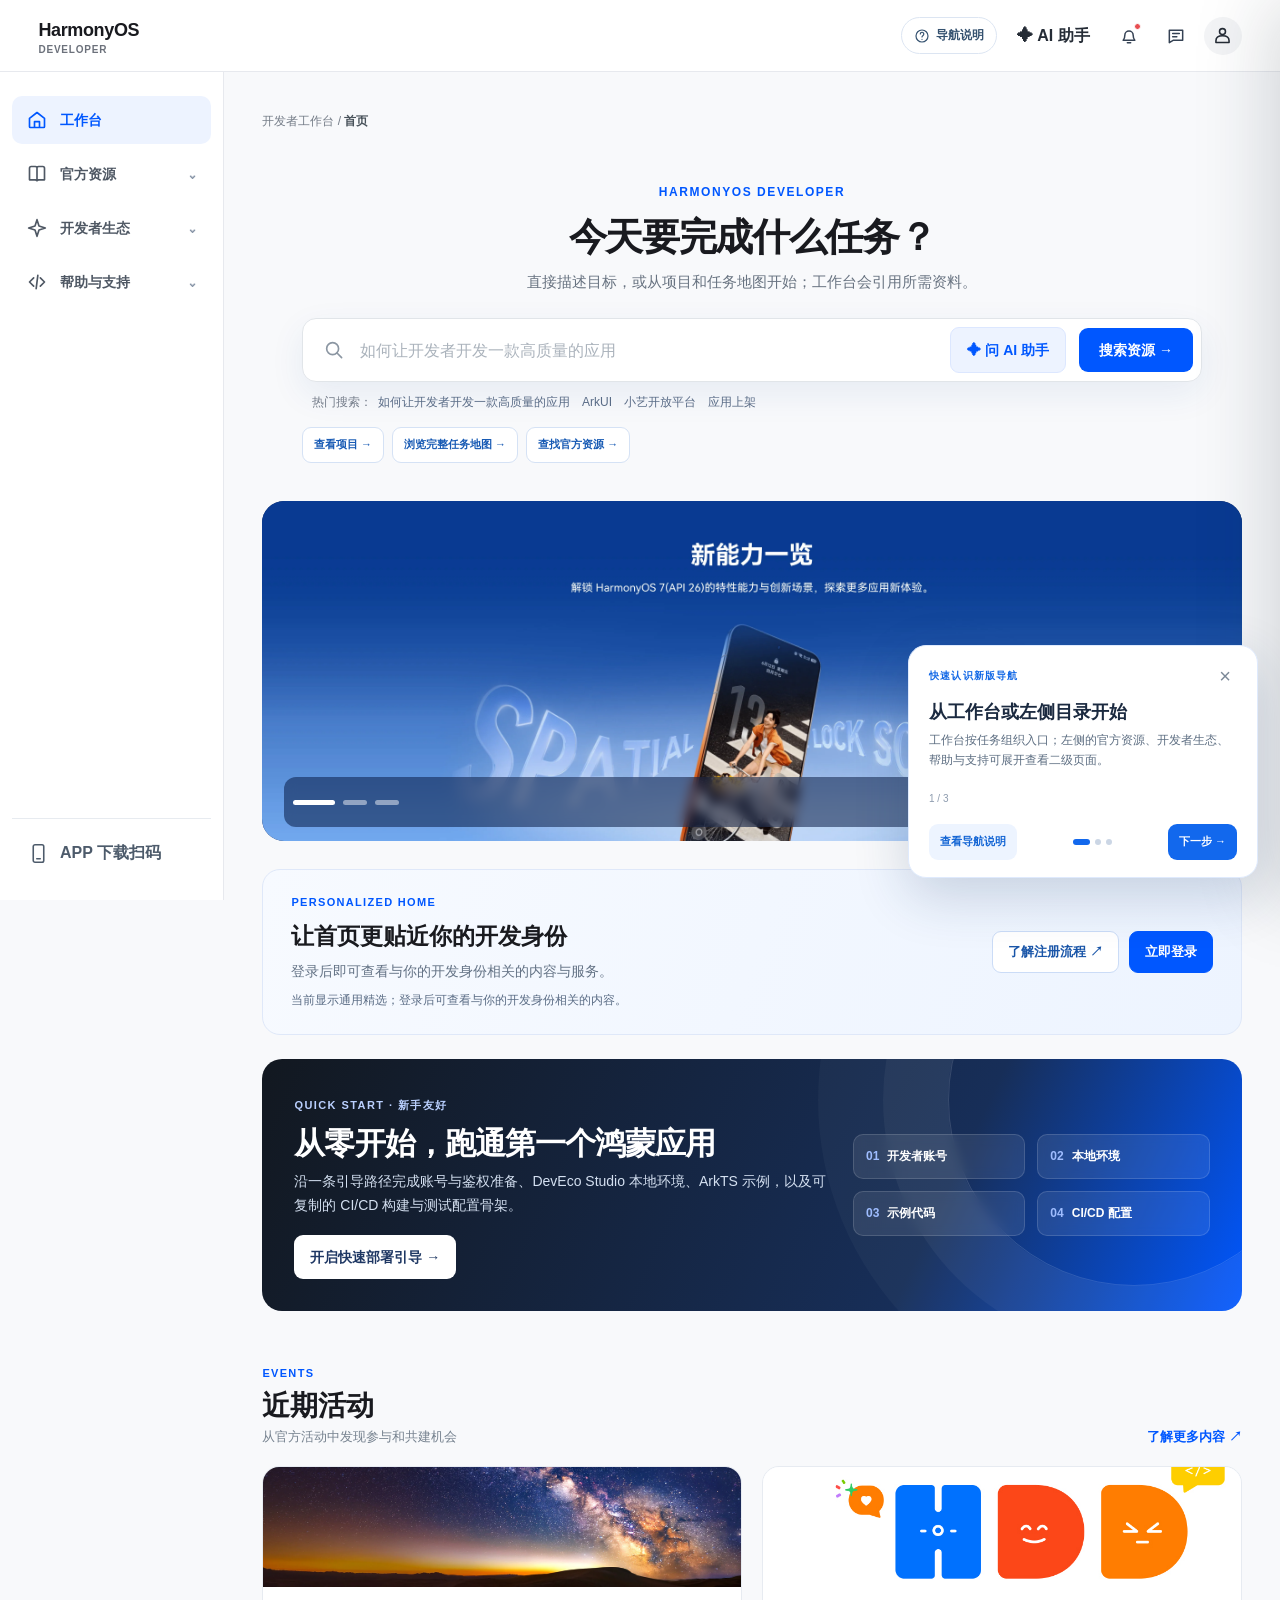
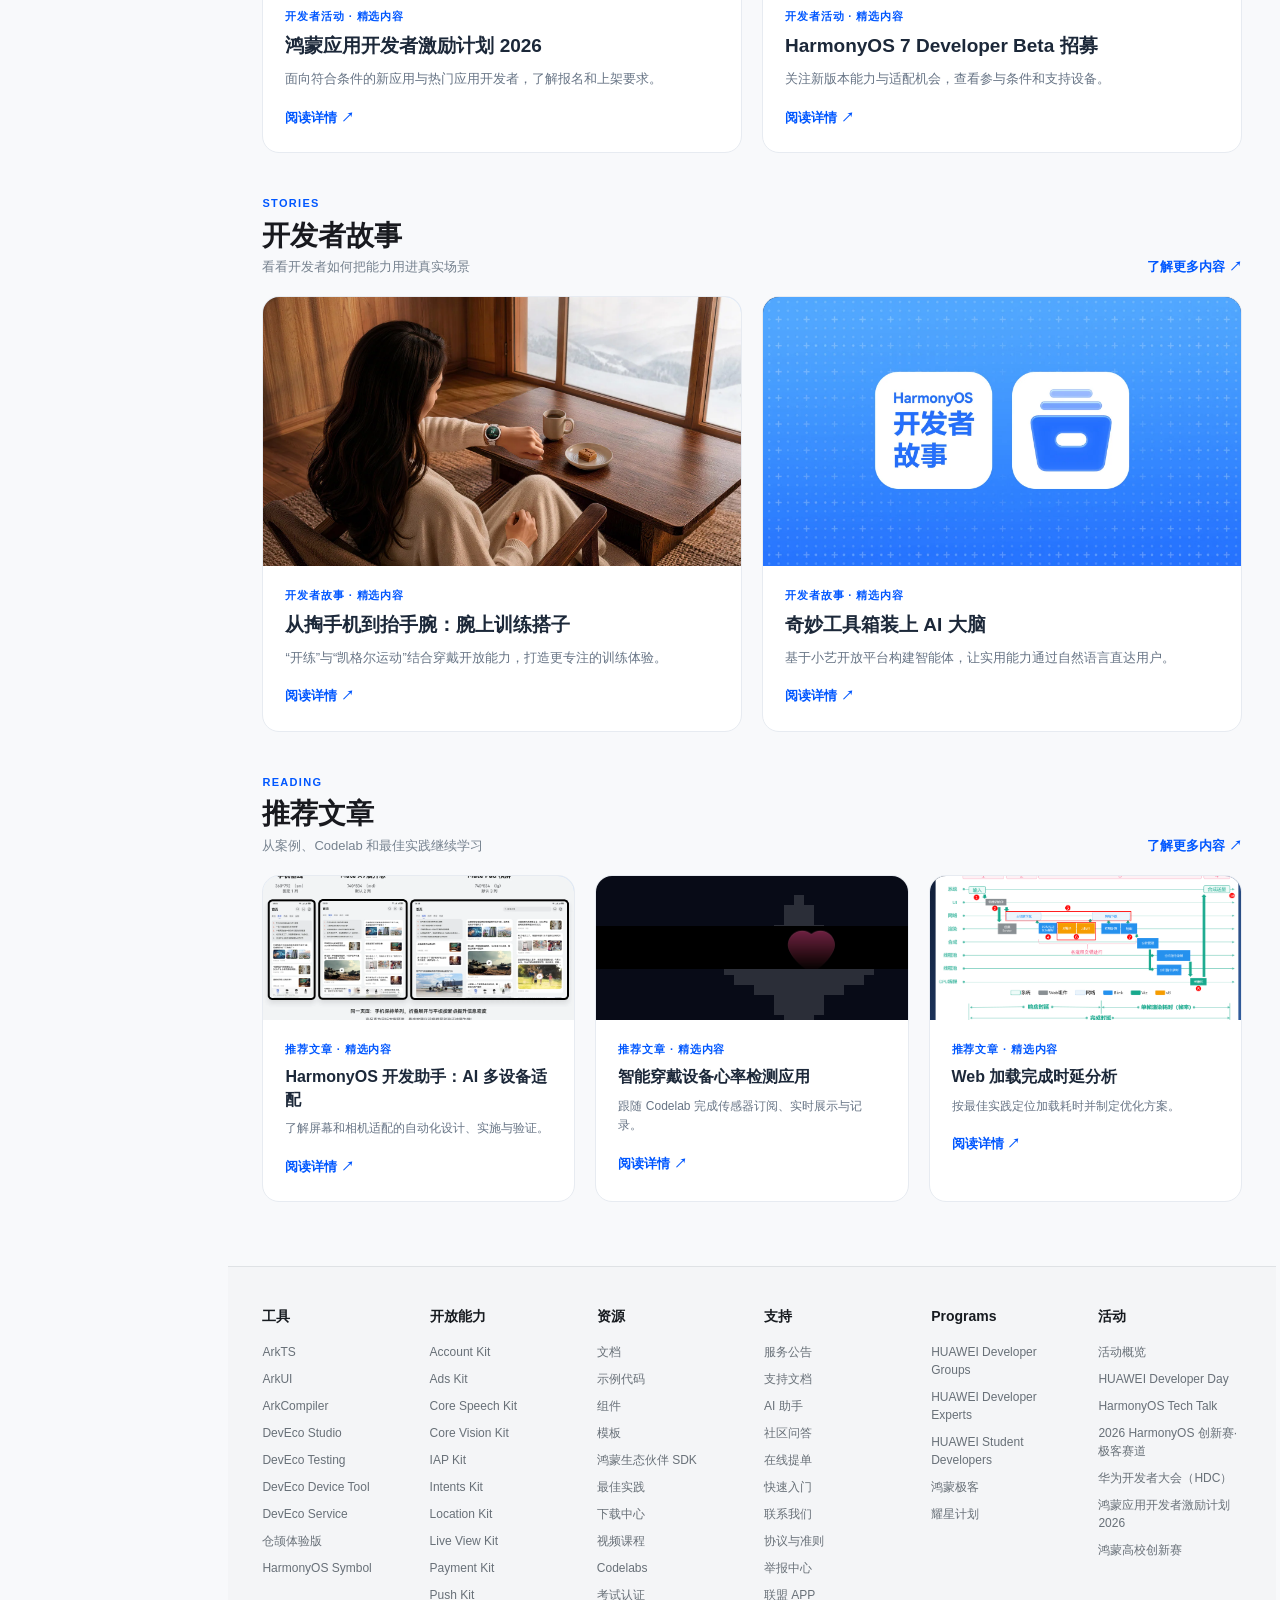
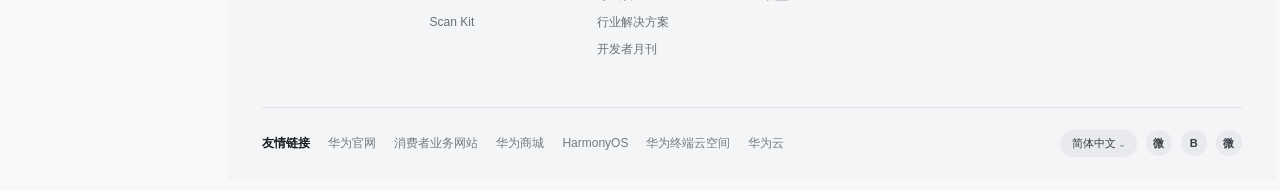
==== commit 3c50976b: "Optimize HarmonyOS portal images for faster loading" ====
--- a/harmony-developer-portal-v73/index.html
+++ b/harmony-developer-portal-v73/index.html
@@ -187,7 +187,7 @@
   </div>
   <div class="header-popover" id="headerPopover" hidden></div>
   <section class="account-screen" id="accountScreen" role="dialog" aria-modal="true" aria-labelledby="accountScreenTitle" hidden><header class="account-screen-head"><button class="account-screen-back" id="accountScreenBack" type="button">← 返回开发者首页</button><strong><span aria-hidden="true">✿</span>HUAWEI</strong></header><div class="account-screen-content"><h1 id="accountScreenTitle">华为账号登录</h1><div class="account-login-columns"><div class="account-scan"><div class="account-qr-art" aria-hidden="true"><svg viewBox="0 0 100 100"><path d="M5 33V5h28M67 5h28v28M95 67v28H67M33 95H5V67"/><circle cx="50" cy="42" r="11"/><path d="M29 75c2-13 10-20 21-20s19 7 21 20"/></svg></div><p>扫码登录请使用华为账号服务。当前页面可通过右侧体验账号查看登录后的个人菜单。</p></div><div class="account-credentials"><input class="account-field" type="text" value="hid37534198" aria-label="体验账号" disabled><input class="account-field" type="password" value="preview" aria-label="体验账号密码" disabled><p class="account-security-note">使用页面内置的体验账号；请勿在此输入真实华为账号或密码。</p><button class="account-mode-link" type="button" id="accountSmsInfo">短信验证码登录</button><button class="account-submit" type="button" id="accountSubmit">登录</button><div class="account-links"><span>注册</span><span>忘记密码</span><span>遇到问题</span></div></div></div></div><footer class="account-screen-foot"><span>华为账号用户协议</span><span>关于华为账号与隐私的声明</span><span>Cookies</span></footer></section>
-  <div class="app-download-popover" id="appDownloadPopover" hidden><div class="qr-wrap"><img src="assets/huawei-developer-app-qr.svg" alt="扫码打开华为开发者联盟 App 官方下载页"></div><h3>华为开发者联盟 App</h3><p>使用手机扫码查看华为开发者联盟 App 下载详情。</p><a href="https://developer.huawei.com/consumer/cn/huawei-app/" target="_blank" rel="noopener noreferrer">查看 App 下载详情 ↗</a><div class="qr-note">扫码后进入 App 下载详情页</div></div>
+  <div class="app-download-popover" id="appDownloadPopover" hidden><div class="qr-wrap"><img loading="lazy" decoding="async" src="assets/huawei-developer-app-qr.svg" alt="扫码打开华为开发者联盟 App 官方下载页"></div><h3>华为开发者联盟 App</h3><p>使用手机扫码查看华为开发者联盟 App 下载详情。</p><a href="https://developer.huawei.com/consumer/cn/huawei-app/" target="_blank" rel="noopener noreferrer">查看 App 下载详情 ↗</a><div class="qr-note">扫码后进入 App 下载详情页</div></div>
   <div class="overlay" id="overlay"></div>
   <aside class="drawer" id="drawer" role="dialog" aria-modal="true" aria-label="能力详情"><div class="drawer-head"><div class="drawer-icon" id="drawerIcon">✦</div><div><small id="drawerType">能力详情</small><h2 id="drawerTitle"></h2></div><button class="close" id="drawerClose" aria-label="关闭详情">×</button></div><div class="drawer-body"><p id="drawerDesc"></p><div class="drawer-callout">查看能力说明与相关资料。账号、部署等操作需要完成登录及必要配置。</div><h3>你可以在这里</h3><ul id="drawerPoints"></ul><h3>推荐下一步</h3><p id="drawerNext"></p></div><div class="drawer-actions"><button class="secondary" id="drawerBack">返回浏览</button><a class="primary" id="drawerExternal" href="https://developer.huawei.com/consumer/cn/" target="_blank" rel="noopener noreferrer">查看详细资料 ↗</a></div></aside>
   <div class="ai-panel" id="aiPanel" role="dialog" aria-label="AI 助手"><div class="ai-head"><span class="ai-badge">✦</span><strong>AI 助手</strong><button id="aiClose" aria-label="关闭 AI 助手">×</button></div><div class="ai-messages" id="aiMessages"><div class="bubble">描述你的开发目标或报错，查找相关资源和建议步骤。连接项目后可获得更贴近上下文的协助。</div></div><div class="ai-tips"><button data-question="我要创建一个新的鸿蒙应用">创建应用</button><button data-question="我想为折叠屏开发一个实况窗功能">跨端适配</button><button data-question="帮我排查当前应用的推送鉴权报错">排查报错</button></div><form class="ai-compose" id="aiForm"><input id="aiInput" placeholder="描述你的开发目标…" aria-label="向 AI 助手提问"><button type="submit">发送</button></form></div>
@@ -576,22 +576,22 @@
     };
     // 首页内容仅是可交互原型；账号注册与部分详细资料将打开对应页面。
     const homepageBanners=[
-      {kicker:'HARMONYOS 7 · 新能力',title:'探索 HarmonyOS 7 的开发新可能',summary:'从 AI、跨设备到新一代开发工具，了解近期官方能力与实践。',image:'assets/home/banner-harmonyos7.png',url:'https://developer.huawei.com/consumer/cn/'},
+      {kicker:'HARMONYOS 7 · 新能力',title:'探索 HarmonyOS 7 的开发新可能',summary:'从 AI、跨设备到新一代开发工具，了解近期官方能力与实践。',image:'assets/home/banner-harmonyos7.webp',url:'https://developer.huawei.com/consumer/cn/'},
       {kicker:'多设备开发',title:'一次构建，适配更多设备形态',summary:'从手机、平板到折叠屏，让体验随设备与场景自然延展。',image:'assets/home/banner-multidevice.webp',url:'https://developer.huawei.com/consumer/cn/develop-novice-guide/'},
-      {kicker:'开发质量 · DFX',title:'让高质量贯穿应用开发全程',summary:'围绕稳定性、性能与功耗，把设计、检测、诊断和优化连接起来。',image:'assets/home/banner-dfx.png',url:'https://developer.huawei.com/consumer/cn/'}
+      {kicker:'开发质量 · DFX',title:'让高质量贯穿应用开发全程',summary:'围绕稳定性、性能与功耗，把设计、检测、诊断和优化连接起来。',image:'assets/home/banner-dfx.webp',url:'https://developer.huawei.com/consumer/cn/'}
     ];
     const homepageFeed={
       activity:[
-        {label:'开发者活动',title:'鸿蒙应用开发者激励计划 2026',summary:'面向符合条件的新应用与热门应用开发者，了解报名和上架要求。',url:'https://developer.huawei.com/consumer/cn/activity/harmonyos-incentive/2026',image:'assets/home/activity-incentive.jpg',tone:'deep',tags:['publisher','app','service','release']},
+        {label:'开发者活动',title:'鸿蒙应用开发者激励计划 2026',summary:'面向符合条件的新应用与热门应用开发者，了解报名和上架要求。',url:'https://developer.huawei.com/consumer/cn/activity/harmonyos-incentive/2026',image:'assets/home/activity-incentive.webp',tone:'deep',tags:['publisher','app','service','release']},
         {label:'开发者活动',title:'HarmonyOS 7 Developer Beta 招募',summary:'关注新版本能力与适配机会，查看参与条件和支持设备。',url:'https://developer.huawei.com/consumer/cn/activity/developerbeta/harmonyos-developer-beta-7-1',image:'assets/home/activity-beta-user.png',tone:'light',tags:['builder','lead','multi','quality']},
-        {label:'开发者活动',title:'HarmonyOS 仓颉语言开发者体验版招募',summary:'了解仓颉语言开发者体验版的报名流程与开发资源。',url:'https://developer.huawei.com/consumer/cn/activityDetail/cangjie-beta',image:'assets/home/activity-cangjie.jpg',tone:'blue',tags:['builder','novice','app','code']}
+        {label:'开发者活动',title:'HarmonyOS 仓颉语言开发者体验版招募',summary:'了解仓颉语言开发者体验版的报名流程与开发资源。',url:'https://developer.huawei.com/consumer/cn/activityDetail/cangjie-beta',image:'assets/home/activity-cangjie.webp',tone:'blue',tags:['builder','novice','app','code']}
       ],
       story:[
-        {label:'开发者故事',title:'从掏手机到抬手腕：腕上训练搭子',summary:'“开练”与“凯格尔运动”结合穿戴开放能力，打造更专注的训练体验。',url:'https://developer.huawei.com/consumer/cn/information/stories/5ab1aa39ee404dc697019eed86034448',image:'assets/home/story-wear.jpg',tone:'light',tags:['multi','service','novice','experience']},
-        {label:'开发者故事',title:'奇妙工具箱装上 AI 大脑',summary:'基于小艺开放平台构建智能体，让实用能力通过自然语言直达用户。',url:'https://developer.huawei.com/consumer/cn/information/stories/770513a112b24ca9a885bec694cd4006',image:'assets/home/story-ai.jpg',tone:'deep',tags:['ai','builder','service','intelligence']}
+        {label:'开发者故事',title:'从掏手机到抬手腕：腕上训练搭子',summary:'“开练”与“凯格尔运动”结合穿戴开放能力，打造更专注的训练体验。',url:'https://developer.huawei.com/consumer/cn/information/stories/5ab1aa39ee404dc697019eed86034448',image:'assets/home/story-wear.webp',tone:'light',tags:['multi','service','novice','experience']},
+        {label:'开发者故事',title:'奇妙工具箱装上 AI 大脑',summary:'基于小艺开放平台构建智能体，让实用能力通过自然语言直达用户。',url:'https://developer.huawei.com/consumer/cn/information/stories/770513a112b24ca9a885bec694cd4006',image:'assets/home/story-ai.webp',tone:'deep',tags:['ai','builder','service','intelligence']}
       ],
       article:[
-        {label:'推荐文章',title:'HarmonyOS 开发助手：AI 多设备适配',summary:'了解屏幕和相机适配的自动化设计、实施与验证。',url:'https://developer.huawei.com/consumer/cn/doc/start/hosdevassistant-multidevice-0000002658443256',image:'assets/home/article-multidevice.png',tone:'light',tags:['multi','ai','builder','experience']},
+        {label:'推荐文章',title:'HarmonyOS 开发助手：AI 多设备适配',summary:'了解屏幕和相机适配的自动化设计、实施与验证。',url:'https://developer.huawei.com/consumer/cn/doc/start/hosdevassistant-multidevice-0000002658443256',image:'assets/home/article-multidevice.webp',tone:'light',tags:['multi','ai','builder','experience']},
         {label:'推荐文章',title:'智能穿戴设备心率检测应用',summary:'跟随 Codelab 完成传感器订阅、实时展示与记录。',url:'https://developer.huawei.com/consumer/cn/codelabsPortal/carddetails/tutorials_WearableHeartRateMonitor',image:'assets/home/article-heart-rate.jpg',fit:'contain',tone:'blue',tags:['multi','novice','app','code']},
         {label:'推荐文章',title:'Web 加载完成时延分析',summary:'按最佳实践定位加载耗时并制定优化方案。',url:'https://developer.huawei.com/consumer/cn/doc/best-practices/bpta-web-completion-delay-analysis',image:'assets/home/article-web-performance.png',tone:'deep',tags:['lead','publisher','quality','app']}
       ]
@@ -610,7 +610,7 @@
           const score=item=>(item.tags.includes(homepagePreferences?.interest)?3:0)+(item.tags.includes(homepagePreferences?.project)?2:0)+(item.tags.includes(homepagePreferences?.role)?1:0);
           return score(b)-score(a);
         }).slice(0,type==='article'?3:2);
-        return `<section class="home-feed-section" aria-labelledby="homeFeed-${type}"><div class="home-feed-heading"><div><small>${meta.kicker}</small><h2 id="homeFeed-${type}">${meta.title}</h2><p>${meta.description}</p></div><a href="${meta.url}" target="_blank" rel="noopener noreferrer">了解更多内容 ↗</a></div><div class="home-feed-grid ${type==='article'?'articles':type}">${cards.map(item=>`<a class="home-feed-card" href="${item.url}" target="_blank" rel="noopener noreferrer"><div class="home-feed-art" data-tone="${item.tone}" data-fit="${item.fit||'cover'}"><img src="${item.image}" alt="${item.title}的内容配图" loading="lazy"></div><div class="home-feed-card-copy"><small>${item.label} · 精选内容</small><h3>${item.title}</h3><p>${item.summary}</p><span>阅读详情 ↗</span></div></a>`).join('')}</div></section>`;
+        return `<section class="home-feed-section" aria-labelledby="homeFeed-${type}"><div class="home-feed-heading"><div><small>${meta.kicker}</small><h2 id="homeFeed-${type}">${meta.title}</h2><p>${meta.description}</p></div><a href="${meta.url}" target="_blank" rel="noopener noreferrer">了解更多内容 ↗</a></div><div class="home-feed-grid ${type==='article'?'articles':type}">${cards.map(item=>`<a class="home-feed-card" href="${item.url}" target="_blank" rel="noopener noreferrer"><div class="home-feed-art" data-tone="${item.tone}" data-fit="${item.fit||'cover'}"><img loading="lazy" decoding="async" src="${item.image}" alt="${item.title}的内容配图" loading="lazy"></div><div class="home-feed-card-copy"><small>${item.label} · 精选内容</small><h3>${item.title}</h3><p>${item.summary}</p><span>阅读详情 ↗</span></div></a>`).join('')}</div></section>`;
       }).join('');
       host.querySelectorAll('img').forEach(image=>image.addEventListener('error',()=>{image.hidden=true}));
       const status=main.querySelector('#homeIdentityStatus');
@@ -636,7 +636,7 @@
       search.querySelector('.search-box button').insertAdjacentHTML('beforebegin','<button type="button" class="home-ask-ai" data-home-ask-ai>✦ 问 AI 助手</button>');
       search.querySelector('.search-box button[type="submit"]').textContent='搜索资源 →';
       const editorial=document.createElement('div');editorial.className='home-editorial';
-      editorial.innerHTML=`<section class="home-banner" id="homeBanner" aria-label="重点内容轮播" tabindex="0"><img alt="" loading="eager"><div class="home-banner-copy"><small data-banner-kicker></small><h2 data-banner-title></h2><p data-banner-summary></p><a data-banner-link target="_blank" rel="noopener noreferrer">了解更多内容 ↗</a></div><div class="home-banner-controls"><div class="home-banner-dots">${homepageBanners.map((_,i)=>`<button type="button" data-banner-dot="${i}"></button>`).join('')}</div><div class="home-banner-arrows"><button type="button" data-banner-direction="-1" aria-label="上一张 Banner">‹</button><button type="button" data-banner-direction="1" aria-label="下一张 Banner">›</button></div></div></section><section class="home-identity" aria-labelledby="homeIdentityTitle"><div><small>PERSONALIZED HOME</small><h2 id="homeIdentityTitle">让首页更贴近你的开发身份</h2><p>登录后即可查看与你的开发身份相关的内容与服务。</p><div class="home-identity-status" id="homeIdentityStatus"></div></div><div class="home-identity-actions"><a href="https://developer.huawei.com/consumer/cn/doc/start/registration-and-verification-0000001053628148" target="_blank" rel="noopener noreferrer">了解注册流程 ↗</a><button type="button" data-home-login>立即登录</button></div></section><div id="homeEditorialFeed" aria-live="polite"></div>`;
+      editorial.innerHTML=`<section class="home-banner" id="homeBanner" aria-label="重点内容轮播" tabindex="0"><img loading="lazy" decoding="async" alt="" loading="eager"><div class="home-banner-copy"><small data-banner-kicker></small><h2 data-banner-title></h2><p data-banner-summary></p><a data-banner-link target="_blank" rel="noopener noreferrer">了解更多内容 ↗</a></div><div class="home-banner-controls"><div class="home-banner-dots">${homepageBanners.map((_,i)=>`<button type="button" data-banner-dot="${i}"></button>`).join('')}</div><div class="home-banner-arrows"><button type="button" data-banner-direction="-1" aria-label="上一张 Banner">‹</button><button type="button" data-banner-direction="1" aria-label="下一张 Banner">›</button></div></div></section><section class="home-identity" aria-labelledby="homeIdentityTitle"><div><small>PERSONALIZED HOME</small><h2 id="homeIdentityTitle">让首页更贴近你的开发身份</h2><p>登录后即可查看与你的开发身份相关的内容与服务。</p><div class="home-identity-status" id="homeIdentityStatus"></div></div><div class="home-identity-actions"><a href="https://developer.huawei.com/consumer/cn/doc/start/registration-and-verification-0000001053628148" target="_blank" rel="noopener noreferrer">了解注册流程 ↗</a><button type="button" data-home-login>立即登录</button></div></section><div id="homeEditorialFeed" aria-live="polite"></div>`;
       editorial.querySelector('#homeEditorialFeed').insertAdjacentHTML('beforebegin',`<section class="quick-deploy" aria-labelledby="quickDeployTitle"><div class="quick-deploy-copy"><span class="quick-deploy-kicker">QUICK START · 新手友好</span><h2 id="quickDeployTitle">从零开始，跑通第一个鸿蒙应用</h2><p>沿一条引导路径完成账号与鉴权准备、DevEco Studio 本地环境、ArkTS 示例，以及可复制的 CI/CD 构建与测试配置骨架。</p><button type="button" data-onboard-open>开启快速部署引导 →</button></div><div class="quick-deploy-flow" aria-hidden="true"><span><b>01</b>开发者账号</span><span><b>02</b>本地环境</span><span><b>03</b>示例代码</span><span><b>04</b>CI/CD 配置</span></div></section>`);
       searchShell.after(editorial);
       workbench.remove();
@@ -856,15 +856,15 @@
       hid37534198:{account:'hid37534198',role:'应用开发者',verification:'已认证',focus:'应用开发与运营'}
     };
     const memberServices=[
-      {title:'近场服务',description:'基于用户位置，多渠道精准推荐用户所需服务，有助于提升用户转化与满意度。',url:'https://developer.huawei.com/consumer/cn/agconnect/near-field/',image:'assets/service-near-field.png'},
-      {title:'App Linking',description:'HarmonyOS 系统内统一链接，无论是否安装应用，分享内容一步直达。',url:'https://developer.huawei.com/consumer/cn/agconnect/App-linking',image:'assets/service-app-linking.png'},
-      {title:'商品管理',description:'支持应用内数字商品管理，提供定价、订阅与促销等多种运营方式。',url:'https://developer.huawei.com/consumer/cn/agconnect/business-service/',image:'assets/service-product-management.png'},
-      {title:'互动评论',description:'提供与用户双向交流的场景，支持查看、回复及更新评论。',url:'https://developer.huawei.com/consumer/cn/agconnect/business-service/',image:'assets/service-reviews.png'}
+      {title:'近场服务',description:'基于用户位置，多渠道精准推荐用户所需服务，有助于提升用户转化与满意度。',url:'https://developer.huawei.com/consumer/cn/agconnect/near-field/',image:'assets/service-near-field.webp'},
+      {title:'App Linking',description:'HarmonyOS 系统内统一链接，无论是否安装应用，分享内容一步直达。',url:'https://developer.huawei.com/consumer/cn/agconnect/App-linking',image:'assets/service-app-linking.webp'},
+      {title:'商品管理',description:'支持应用内数字商品管理，提供定价、订阅与促销等多种运营方式。',url:'https://developer.huawei.com/consumer/cn/agconnect/business-service/',image:'assets/service-product-management.webp'},
+      {title:'互动评论',description:'提供与用户双向交流的场景，支持查看、回复及更新评论。',url:'https://developer.huawei.com/consumer/cn/agconnect/business-service/',image:'assets/service-reviews.webp'}
     ];
     const memberCases=[
-      {title:'游浙里',image:'assets/case-youzheli.png',url:'https://developer.huawei.com/consumer/cn/agconnect/near-field/',description:'接入近场服务后，通过小艺建议、花瓣地图及负一屏精准推荐景区服务，一步直达服务页面。'},
-      {title:'美团',image:'assets/case-meituan.png',url:'https://developer.huawei.com/consumer/cn/agconnect/App-linking',description:'接入 App Linking 后，借助系统扫码入口直达充电宝、共享单车等服务，提升操作效率。'},
-      {title:'凯叔讲故事',image:'assets/case-kaishu.png',url:'https://developer.huawei.com/consumer/cn/agc/preload-service',description:'预加载数据可在安装后首次打开时直接读取，页面加载速度提升约 37.9%。'},
+      {title:'游浙里',image:'assets/case-youzheli.webp',url:'https://developer.huawei.com/consumer/cn/agconnect/near-field/',description:'接入近场服务后，通过小艺建议、花瓣地图及负一屏精准推荐景区服务，一步直达服务页面。'},
+      {title:'美团',image:'assets/case-meituan.webp',url:'https://developer.huawei.com/consumer/cn/agconnect/App-linking',description:'接入 App Linking 后，借助系统扫码入口直达充电宝、共享单车等服务，提升操作效率。'},
+      {title:'凯叔讲故事',image:'assets/case-kaishu.webp',url:'https://developer.huawei.com/consumer/cn/agc/preload-service',description:'预加载数据可在安装后首次打开时直接读取，页面加载速度提升约 37.9%。'},
       {title:'便单',image:'assets/case-biandan.webp',url:'https://developer.huawei.com/consumer/cn/agconnect/serverless/',description:'接入云存储与云数据库服务，开发时间缩短约 78.5%，资源成本节省约 97%。'}
     ];
     // 产品名称取自华为开发者官网公布的鸿蒙创新赛上架作品；以下运营指标仅供界面演示。
@@ -902,8 +902,8 @@
       editorial.replaceChildren(banner,identitySection);
       let sibling=editorial.nextElementSibling;while(sibling){const next=sibling.nextElementSibling;sibling.remove();sibling=next}
       editorial.insertAdjacentHTML('beforeend',`<section class="member-section" aria-labelledby="memberDataTitle"><div class="member-heading"><div><h2 id="memberDataTitle">运营数据</h2><p>查看应用、元服务与智能体服务的近期表现</p></div><a href="https://developer.huawei.com/consumer/cn/agconnect/" target="_blank" rel="noopener noreferrer">查看完整数据 ↗</a></div><div class="member-data-card"><div class="member-data-controls"><div class="member-type-tabs" role="group" aria-label="产品类型"><button type="button" data-member-type="app" aria-pressed="true">应用</button><button type="button" data-member-type="service" aria-pressed="false">元服务</button><button type="button" data-member-type="agent" aria-pressed="false">智能体服务</button></div><select id="memberDevice" aria-label="筛选设备类型"><option value="all">全部设备</option><option value="手机">手机</option><option value="平板">平板</option><option value="穿戴">穿戴</option></select><select id="memberStatus" aria-label="筛选产品状态"><option value="all">全部状态</option><option value="已上架">已上架</option><option value="已上线">已上线</option></select><input id="memberSearch" type="search" placeholder="搜索应用" aria-label="搜索产品或服务"><div class="member-date-range"><input id="memberDateStart" type="date" aria-label="开始日期"><span>—</span><input id="memberDateEnd" type="date" aria-label="结束日期"></div></div><div class="member-table-scroll"><table class="member-data-table"><thead id="memberDataHead"></thead><tbody id="memberDataRows" aria-live="polite"></tbody></table></div><div class="member-data-foot"><span id="memberRowCount"></span><span>模拟数据，仅用于界面展示，不代表上述产品的实际运营表现。</span></div></div></section>
-      <section class="member-section" aria-labelledby="memberServiceTitle"><div class="member-heading"><div><h2 id="memberServiceTitle">推荐服务</h2><p>与你的应用开发与运营方向相关的常用能力</p></div><a href="https://developer.huawei.com/consumer/cn/agconnect/" target="_blank" rel="noopener noreferrer">了解更多内容 ↗</a></div><div class="member-service-grid">${memberServices.map(service=>`<a class="member-service-card" href="${service.url}" target="_blank" rel="noopener noreferrer" aria-label="进入${service.title}详情"><div class="member-service-art"><img src="${service.image}" alt="${service.title}服务配图" loading="lazy"></div><div class="member-service-copy"><h3>${service.title}</h3><p>${service.description}</p><span class="member-card-arrow" aria-hidden="true"><svg viewBox="0 0 24 24"><path d="m9 5 7 7-7 7"/></svg></span></div></a>`).join('')}</div></section>
-      <section class="member-section" aria-labelledby="memberCaseTitle"><div class="member-heading"><div><h2 id="memberCaseTitle">优秀案例</h2></div><a href="https://developer.huawei.com/consumer/cn/agconnect/" target="_blank" rel="noopener noreferrer">了解更多内容 ↗</a></div><p class="member-case-intro">HarmonyOS 开发者中心覆盖应用从开发到质量分析的全生命周期。看看开发者如何运用开放服务提升体验与效率。</p><div class="member-case-grid">${memberCases.map(item=>`<a class="member-case-card" href="${item.url}" target="_blank" rel="noopener noreferrer" aria-label="进入${item.title}案例详情"><div class="member-case-art"><img src="${item.image}" alt="${item.title}案例配图" loading="lazy"></div><div class="member-case-copy"><h3>${item.title}</h3><p>${item.description}</p><span class="member-card-arrow" aria-hidden="true"><svg viewBox="0 0 24 24"><path d="m9 5 7 7-7 7"/></svg></span></div></a>`).join('')}</div></section>`);
+      <section class="member-section" aria-labelledby="memberServiceTitle"><div class="member-heading"><div><h2 id="memberServiceTitle">推荐服务</h2><p>与你的应用开发与运营方向相关的常用能力</p></div><a href="https://developer.huawei.com/consumer/cn/agconnect/" target="_blank" rel="noopener noreferrer">了解更多内容 ↗</a></div><div class="member-service-grid">${memberServices.map(service=>`<a class="member-service-card" href="${service.url}" target="_blank" rel="noopener noreferrer" aria-label="进入${service.title}详情"><div class="member-service-art"><img loading="lazy" decoding="async" src="${service.image}" alt="${service.title}服务配图" loading="lazy"></div><div class="member-service-copy"><h3>${service.title}</h3><p>${service.description}</p><span class="member-card-arrow" aria-hidden="true"><svg viewBox="0 0 24 24"><path d="m9 5 7 7-7 7"/></svg></span></div></a>`).join('')}</div></section>
+      <section class="member-section" aria-labelledby="memberCaseTitle"><div class="member-heading"><div><h2 id="memberCaseTitle">优秀案例</h2></div><a href="https://developer.huawei.com/consumer/cn/agconnect/" target="_blank" rel="noopener noreferrer">了解更多内容 ↗</a></div><p class="member-case-intro">HarmonyOS 开发者中心覆盖应用从开发到质量分析的全生命周期。看看开发者如何运用开放服务提升体验与效率。</p><div class="member-case-grid">${memberCases.map(item=>`<a class="member-case-card" href="${item.url}" target="_blank" rel="noopener noreferrer" aria-label="进入${item.title}案例详情"><div class="member-case-art"><img loading="lazy" decoding="async" src="${item.image}" alt="${item.title}案例配图" loading="lazy"></div><div class="member-case-copy"><h3>${item.title}</h3><p>${item.description}</p><span class="member-card-arrow" aria-hidden="true"><svg viewBox="0 0 24 24"><path d="m9 5 7 7-7 7"/></svg></span></div></a>`).join('')}</div></section>`);
       const today=new Date(),start=new Date(today);start.setDate(today.getDate()-6);
       const dateValue=date=>`${date.getFullYear()}-${String(date.getMonth()+1).padStart(2,'0')}-${String(date.getDate()).padStart(2,'0')}`;
       editorial.querySelector('#memberDateStart').value=dateValue(start);editorial.querySelector('#memberDateEnd').value=dateValue(today);
@@ -1064,20 +1064,20 @@
     };
     function renderProductsLanding(related){
       const nav=[['HarmonyOS 应用','app','▦','pt-formats'],['元服务','service','◎','pt-formats'],['游戏','game','✚','pt-formats'],['穿戴','wear','◉','pt-devices'],['折叠屏手机','fold','▯','pt-devices'],['鸿蒙电脑','pc','▣','pt-devices'],['ArkTS','arkts','A','pt-arkts'],['ArkUI','arkui','A','pt-arkui']];
-      const navImages={app:'app-icon.png',service:'service-icon.png',game:'game-icon.png',wear:'wear-icon.png',fold:'fold-icon.png',pc:'pc-icon.png'};
+      const navImages={app:'app-icon.png',service:'service-icon.png',game:'game-icon.webp',wear:'wear-icon.webp',fold:'fold-icon.webp',pc:'pc-icon.png'};
       const kitImages={'应用框架':'kit-framework.png','应用服务':'kit-services.png','系统':'kit-system.png','媒体':'kit-media.png'};
       const kits=productKitColumns.map(column=>`<div class="pt-kit-col">${column.map(group=>`
-        <div class="pt-kit-group"><span class="pt-kit-symbol" aria-hidden="true">${kitImages[group.title]?`<img src="assets/products/${kitImages[group.title]}" alt="">`:group.icon}</span><h3>${group.title}</h3><ul>
+        <div class="pt-kit-group"><span class="pt-kit-symbol" aria-hidden="true">${kitImages[group.title]?`<img loading="lazy" decoding="async" src="assets/products/${kitImages[group.title]}" alt="">`:group.icon}</span><h3>${group.title}</h3><ul>
           ${group.items.map(item=>`<li><a href="${productKitUrls[item]}" target="_blank" rel="noopener noreferrer" aria-label="${item}，在官网查看">${item}</a>${['AOD Navigation Kit','Confidential Space Kit','Linx Kit','Service Support Kit'].includes(item)?'<em>New</em>':''}</li>`).join('')}
         </ul></div>`).join('')}</div>`).join('');
       return `<div class="products-page"><div class="section-breadcrumb pt-crumb"><button type="button" data-view="home">首页</button> / <button type="button" data-view="resources">官方资源</button> / <b>产品与技术</b></div>
-      <nav class="pt-nav" aria-label="产品与技术页面导航">${nav.map(([label,kind,glyph,target])=>`<button type="button" ${target.startsWith('https://')?`data-product-url="${target}"`:`data-product-target="${target}"`}><span class="pt-icon pt-${kind} ${navImages[kind]?'image':''}" aria-hidden="true">${navImages[kind]?`<img src="assets/products/${navImages[kind]}" alt="">`:glyph}</span><span>${label}</span></button>`).join('')}</nav>
-      <section class="pt-band pt-intro" id="pt-intro"><h1>HarmonyOS 新能力，启发全场景创新</h1><p>以高性能开发框架和开放能力，连接丰富设备形态，帮助开发者打造流畅、智慧的全场景应用体验。</p><a class="pt-black-link" href="https://developer.huawei.com/consumer/cn/develop/" target="_blank" rel="noopener noreferrer">了解 HarmonyOS 7 (API 26) 新能力 ↗</a><div class="pt-stage"><img class="pt-stage-image" src="assets/products/harmony-multidevice-hero.png" alt="HarmonyOS 应用在大屏、手机、穿戴和开发工具中的多端展示"></div></section>
-      <section class="pt-band pt-formats" id="pt-formats"><h2>HarmonyOS 应用形态</h2><p>从应用、元服务与游戏三种主要形态出发，了解各自的体验特点、开发资源与发布准备。</p><div class="pt-format-grid"><a href="https://developer.huawei.com/consumer/cn/app/planning" target="_blank" rel="noopener noreferrer"><img src="assets/products/app-icon.png" alt=""><span>应用</span></a><a href="https://developer.huawei.com/consumer/cn/develop/" target="_blank" rel="noopener noreferrer"><img src="assets/products/service-icon.png" alt=""><span>元服务</span></a><a href="https://developer.huawei.com/consumer/cn/develop/" target="_blank" rel="noopener noreferrer"><img src="assets/products/game-icon.png" alt=""><span>游戏</span></a></div></section>
-      <section class="pt-band pt-devices" id="pt-devices"><h2>多设备应用开发</h2><p>一次开发，多端部署，让应用适配不同屏幕与交互方式。</p><a class="pt-black-link" href="https://developer.huawei.com/consumer/cn/best-practices/multidevice/" target="_blank" rel="noopener noreferrer">一次开发 多端部署 ↗</a><div class="pt-device-grid">${[['穿戴','穿戴应用开发入门','wear-card.png'],['折叠屏手机','折叠屏应用开发实践','fold-card.png'],['平板','平板应用开发实践','tablet-card.png'],['鸿蒙电脑','电脑应用开发入门','pc-card.png']].map(([name,desc,image])=>`<a class="pt-device-card" href="https://developer.huawei.com/consumer/cn/best-practices/multidevice/" target="_blank" rel="noopener noreferrer"><div class="pt-device-art"><img src="assets/products/${image}" alt="${name}设备"></div><div class="pt-device-copy"><strong>${name}</strong><small>${desc} ↗</small></div></a>`).join('')}</div></section>
+      <nav class="pt-nav" aria-label="产品与技术页面导航">${nav.map(([label,kind,glyph,target])=>`<button type="button" ${target.startsWith('https://')?`data-product-url="${target}"`:`data-product-target="${target}"`}><span class="pt-icon pt-${kind} ${navImages[kind]?'image':''}" aria-hidden="true">${navImages[kind]?`<img loading="lazy" decoding="async" src="assets/products/${navImages[kind]}" alt="">`:glyph}</span><span>${label}</span></button>`).join('')}</nav>
+      <section class="pt-band pt-intro" id="pt-intro"><h1>HarmonyOS 新能力，启发全场景创新</h1><p>以高性能开发框架和开放能力，连接丰富设备形态，帮助开发者打造流畅、智慧的全场景应用体验。</p><a class="pt-black-link" href="https://developer.huawei.com/consumer/cn/develop/" target="_blank" rel="noopener noreferrer">了解 HarmonyOS 7 (API 26) 新能力 ↗</a><div class="pt-stage"><img loading="eager" decoding="async" fetchpriority="high" class="pt-stage-image" src="assets/products/harmony-multidevice-hero.webp" alt="HarmonyOS 应用在大屏、手机、穿戴和开发工具中的多端展示"></div></section>
+      <section class="pt-band pt-formats" id="pt-formats"><h2>HarmonyOS 应用形态</h2><p>从应用、元服务与游戏三种主要形态出发，了解各自的体验特点、开发资源与发布准备。</p><div class="pt-format-grid"><a href="https://developer.huawei.com/consumer/cn/app/planning" target="_blank" rel="noopener noreferrer"><img loading="lazy" decoding="async" src="assets/products/app-icon.png" alt=""><span>应用</span></a><a href="https://developer.huawei.com/consumer/cn/develop/" target="_blank" rel="noopener noreferrer"><img loading="lazy" decoding="async" src="assets/products/service-icon.png" alt=""><span>元服务</span></a><a href="https://developer.huawei.com/consumer/cn/develop/" target="_blank" rel="noopener noreferrer"><img loading="lazy" decoding="async" src="assets/products/game-icon.webp" alt=""><span>游戏</span></a></div></section>
+      <section class="pt-band pt-devices" id="pt-devices"><h2>多设备应用开发</h2><p>一次开发，多端部署，让应用适配不同屏幕与交互方式。</p><a class="pt-black-link" href="https://developer.huawei.com/consumer/cn/best-practices/multidevice/" target="_blank" rel="noopener noreferrer">一次开发 多端部署 ↗</a><div class="pt-device-grid">${[['穿戴','穿戴应用开发入门','wear-card.webp'],['折叠屏手机','折叠屏应用开发实践','fold-card.webp'],['平板','平板应用开发实践','tablet-card.webp'],['鸿蒙电脑','电脑应用开发入门','pc-card.png']].map(([name,desc,image])=>`<a class="pt-device-card" href="https://developer.huawei.com/consumer/cn/best-practices/multidevice/" target="_blank" rel="noopener noreferrer"><div class="pt-device-art"><img loading="lazy" decoding="async" src="assets/products/${image}" alt="${name}设备"></div><div class="pt-device-copy"><strong>${name}</strong><small>${desc} ↗</small></div></a>`).join('')}</div></section>
       <section class="pt-band pt-discover-extra"><h2>HarmonyOS 精选特性</h2><p>通过场景化主题了解 HarmonyOS 的精选特性与系统能力，进一步优化应用体验。</p><div class="pt-explore-grid"><a class="pt-explore-card" href="https://developer.huawei.com/consumer/cn/discover/" target="_blank" rel="noopener noreferrer"><strong>Harmony Intelligence</strong><span>探索智能能力与个性化体验 →</span></a><a class="pt-explore-card" href="https://developer.huawei.com/consumer/cn/discover/" target="_blank" rel="noopener noreferrer"><strong>全场景</strong><span>跨设备协同与流畅一致的应用体验 →</span></a><a class="pt-explore-card" href="https://developer.huawei.com/consumer/cn/discover/" target="_blank" rel="noopener noreferrer"><strong>空间计算</strong><span>了解新的空间交互与呈现方式 →</span></a></div></section>
-      <section class="pt-band pt-tech arkts" id="pt-arkts"><span class="pt-icon pt-app" aria-hidden="true">A</span><h2>ArkTS</h2><p><strong>简洁且高效的应用开发语言</strong><br>ArkTS 延续 TypeScript 的语法风格，并通过更严格的静态检查提升代码健壮性、稳定性与运行性能。</p><a class="pt-black-link" href="https://developer.huawei.com/consumer/cn/arkts/" target="_blank" rel="noopener noreferrer">立即学习 ↗</a><div class="pt-tech-visual"><img class="pt-detail-image" src="assets/products/arkts-visual.png" alt="DevEco Studio 中的 ArkTS 代码与手机应用预览"></div></section>
-      <section class="pt-band pt-tech arkui" id="pt-arkui"><span class="pt-icon pt-service" aria-hidden="true">A</span><h2>ArkUI</h2><p>ArkUI 为分布式应用界面提供简洁的声明式语法、丰富的 UI 组件与实时预览工具，帮助开发者在多种 HarmonyOS 设备上构建流畅体验。</p><a class="pt-black-link" href="https://developer.huawei.com/consumer/cn/arkui/" target="_blank" rel="noopener noreferrer">了解 ArkUI ↗</a><div class="pt-tech-visual"><img class="pt-detail-image" src="assets/products/arkui-visual.png" alt="ArkUI 在电脑、手机和穿戴设备上的开发界面展示"></div></section>
+      <section class="pt-band pt-tech arkts" id="pt-arkts"><span class="pt-icon pt-app" aria-hidden="true">A</span><h2>ArkTS</h2><p><strong>简洁且高效的应用开发语言</strong><br>ArkTS 延续 TypeScript 的语法风格，并通过更严格的静态检查提升代码健壮性、稳定性与运行性能。</p><a class="pt-black-link" href="https://developer.huawei.com/consumer/cn/arkts/" target="_blank" rel="noopener noreferrer">立即学习 ↗</a><div class="pt-tech-visual"><img loading="lazy" decoding="async" class="pt-detail-image" src="assets/products/arkts-visual.webp" alt="DevEco Studio 中的 ArkTS 代码与手机应用预览"></div></section>
+      <section class="pt-band pt-tech arkui" id="pt-arkui"><span class="pt-icon pt-service" aria-hidden="true">A</span><h2>ArkUI</h2><p>ArkUI 为分布式应用界面提供简洁的声明式语法、丰富的 UI 组件与实时预览工具，帮助开发者在多种 HarmonyOS 设备上构建流畅体验。</p><a class="pt-black-link" href="https://developer.huawei.com/consumer/cn/arkui/" target="_blank" rel="noopener noreferrer">了解 ArkUI ↗</a><div class="pt-tech-visual"><img loading="lazy" decoding="async" class="pt-detail-image" src="assets/products/arkui-visual.webp" alt="ArkUI 在电脑、手机和穿戴设备上的开发界面展示"></div></section>
       <section class="pt-band pt-capabilities" id="pt-capabilities"><h2>丰富的开放能力</h2><div class="pt-kit-grid">${kits}</div><p class="pt-kit-note">能力名称与分类参考 HarmonyOS 开发页面；接口范围和可用版本请以技术文档为准。</p><a class="pt-black-link" href="https://developer.huawei.com/consumer/cn/doc/" target="_blank" rel="noopener noreferrer">查看技术文档 ↗</a></section>
       <section class="section-related"><h2>探索更多官方资源</h2><div class="section-related-list">${related}</div></section>${pageFooter()}</div>`;
     }
@@ -1118,15 +1118,15 @@
         const cards=group.items.map(item=>`<article class="dt-sdk-card"><span class="dt-sdk-logo ${item.logo}" aria-hidden="true">${item.logo==='easemob'?'◇':item.logo==='gravity'?'G':item.logo==='quick'?'V':item.logo==='baidu'?'':item.logo==='sensear'?'R':'Thinkive'}</span><div class="dt-sdk-copy"><h3>${item.title}</h3><p>${item.description}</p><div class="dt-sdk-meta"><span>◷　${item.date}</span><span>▣　${item.company}</span></div></div></article>`).join('');
         return {cards,group};
       }
-      const cards=group.items.map(item=>`<a class="dt-card ${kind==='agent'?'agent':''}" href="${kind==='skill'||kind==='mcp'?`#tool-library?kind=${kind}`:item.url}" ${kind==='skill'||kind==='mcp'?'':'target="_blank" rel="noopener noreferrer"'} aria-label="${item.title}，查看详情"><div class="dt-art">${kind==='agent'?`<div class="dt-terminal"><i>● ● ●　HarmonyOS AI Coding</i><br>${item.preview}<br><br><span>› HarmonyOS project ready</span><br><span>› ${kind==='agent'&&item.title==='DevEco Code'?'Ask anything about your app…':'build　run　update　skills'}</span></div>`:`<span class="dt-art-icon ${item.image?'image':''}" aria-hidden="true">${item.image?`<img src="assets/tools/${item.image}" alt="">`:item.icon}</span>`}</div><div class="dt-copy"><h3>${item.title}</h3><p>${item.description}</p>${item.command?`<code>${item.command}</code>`:''}<span class="dt-arrow" aria-hidden="true">›</span></div></a>`).join('');
+      const cards=group.items.map(item=>`<a class="dt-card ${kind==='agent'?'agent':''}" href="${kind==='skill'||kind==='mcp'?`#tool-library?kind=${kind}`:item.url}" ${kind==='skill'||kind==='mcp'?'':'target="_blank" rel="noopener noreferrer"'} aria-label="${item.title}，查看详情"><div class="dt-art">${kind==='agent'?`<div class="dt-terminal"><i>● ● ●　HarmonyOS AI Coding</i><br>${item.preview}<br><br><span>› HarmonyOS project ready</span><br><span>› ${kind==='agent'&&item.title==='DevEco Code'?'Ask anything about your app…':'build　run　update　skills'}</span></div>`:`<span class="dt-art-icon ${item.image?'image':''}" aria-hidden="true">${item.image?`<img loading="lazy" decoding="async" src="assets/tools/${item.image}" alt="">`:item.icon}</span>`}</div><div class="dt-copy"><h3>${item.title}</h3><p>${item.description}</p>${item.command?`<code>${item.command}</code>`:''}<span class="dt-arrow" aria-hidden="true">›</span></div></a>`).join('');
       return {cards,group};
     }
     function renderDeveloperToolsLanding(related){
-      const shortcuts=[['DevEco Studio','△','https://developer.huawei.com/consumer/cn/deveco-studio/','deveco-logo.png'],['DevEco Testing','T','https://developer.huawei.com/consumer/cn/deveco-testing/','deveco-logo.png'],['小艺开放平台','✦','https://developer.huawei.com/consumer/cn/harmonyos-ai','xiaoyi-platform-icon.png'],['开发者中心','◇','https://developer.huawei.com/consumer/cn/','developer-center-logo.png']];
+      const shortcuts=[['DevEco Studio','△','https://developer.huawei.com/consumer/cn/deveco-studio/','deveco-logo.png'],['DevEco Testing','T','https://developer.huawei.com/consumer/cn/deveco-testing/','deveco-logo.png'],['小艺开放平台','✦','https://developer.huawei.com/consumer/cn/harmonyos-ai','xiaoyi-platform-icon.png'],['开发者中心','◇','https://developer.huawei.com/consumer/cn/','developer-center-logo.webp']];
       const {cards,group}=renderDeveloperToolCards('traditional');
       return `<div class="developer-tools-page"><div class="section-breadcrumb"><button type="button" data-view="home">首页</button> / <button type="button" data-view="resources">官方资源</button> / <b>开发工具</b></div>
-      <nav class="dt-shortcuts" aria-label="开发工具快捷入口">${shortcuts.map(([name,icon,url,image])=>`<a class="dt-shortcut" href="${url}" target="_blank" rel="noopener noreferrer"><span class="dt-shortcut-icon ${image?'image':''}" aria-hidden="true">${image?`<img src="assets/tools/${image}" alt="">`:icon}</span><span>${name}</span></a>`).join('')}</nav>
-      <section class="dt-hero"><h1>让你的奇思妙想成为现实</h1><p>HarmonyOS SDK 汇聚应用框架、应用服务、系统、媒体、AI 与图形等开放能力，结合高效开发工具，助力打造焕然一新的鸿蒙应用与元服务。</p><div class="dt-hero-actions"><a href="https://developer.huawei.com/consumer/cn/sdk/" target="_blank" rel="noopener noreferrer">HarmonyOS SDK ↗</a><a href="https://developer.huawei.com/consumer/cn/features/" target="_blank" rel="noopener noreferrer">新能力一览 ↗</a></div><img src="assets/tools/harmonyos-devices-hero.png" alt="HarmonyOS 在平板、折叠屏和手机上的应用体验"></section>
+      <nav class="dt-shortcuts" aria-label="开发工具快捷入口">${shortcuts.map(([name,icon,url,image])=>`<a class="dt-shortcut" href="${url}" target="_blank" rel="noopener noreferrer"><span class="dt-shortcut-icon ${image?'image':''}" aria-hidden="true">${image?`<img loading="lazy" decoding="async" src="assets/tools/${image}" alt="">`:icon}</span><span>${name}</span></a>`).join('')}</nav>
+      <section class="dt-hero"><h1>让你的奇思妙想成为现实</h1><p>HarmonyOS SDK 汇聚应用框架、应用服务、系统、媒体、AI 与图形等开放能力，结合高效开发工具，助力打造焕然一新的鸿蒙应用与元服务。</p><div class="dt-hero-actions"><a href="https://developer.huawei.com/consumer/cn/sdk/" target="_blank" rel="noopener noreferrer">HarmonyOS SDK ↗</a><a href="https://developer.huawei.com/consumer/cn/features/" target="_blank" rel="noopener noreferrer">新能力一览 ↗</a></div><img loading="lazy" decoding="async" src="assets/tools/harmonyos-devices-hero.webp" alt="HarmonyOS 在平板、折叠屏和手机上的应用体验"></section>
       <section class="dt-section"><h2 class="dt-section-title">开发工具</h2><div class="dt-tabs" role="tablist" aria-label="开发工具分类">${Object.entries(developerToolGroups).map(([id,item])=>`<button type="button" class="dt-tab" role="tab" data-tool-tab="${id}" aria-selected="${id==='traditional'}" aria-controls="developerToolCards">${item.label}</button>`).join('')}</div><div class="dt-head"><p id="developerToolIntro">${group.intro||'下载与探索 HarmonyOS 开发工具，获得从编码到测试的完整支持。'}</p><a class="dt-more" id="developerToolMore" href="${group.more}" target="_blank" rel="noopener noreferrer">了解更多内容 ↗</a></div><div class="dt-grid" id="developerToolCards" role="tabpanel">${cards}</div><p class="dt-source-note" id="developerToolNote">${group.note}</p></section>
       <section class="section-related"><h2>探索更多官方资源</h2><div class="section-related-list">${related}</div></section>${pageFooter()}</div>`;
     }
@@ -1134,9 +1134,9 @@
       const partnerUrl='https://developer.huawei.com/consumer/cn/reseller/partnerQuery';
       const consultationUrl='https://developer.huawei.com/consumer/cn/consultation';
       const serviceUrl='https://developer.huawei.com/consumer/cn/market/svc-list/8596a458630a4761acaae0ec846c09c2';
-      const shortcuts=[['需求广场','demand-square.svg','https://developer.huawei.com/consumer/cn/market/demandsquare'],['伙伴查询','partner-query.png',partnerUrl],['合作咨询','consultation.png',consultationUrl]];
+      const shortcuts=[['需求广场','demand-square.svg','https://developer.huawei.com/consumer/cn/market/demandsquare'],['伙伴查询','partner-query.webp',partnerUrl],['合作咨询','consultation.png',consultationUrl]];
       return `<div class="developer-tools-page cooperate-page"><div class="section-breadcrumb"><button type="button" data-view="home">首页</button> / <button type="button" data-view="ecosystem">开发者生态</button> / <b>生态合作</b></div>
-      <nav class="dt-shortcuts" aria-label="生态合作快捷入口">${shortcuts.map(([name,image,url])=>`<a class="dt-shortcut" href="${url}" target="_blank" rel="noopener noreferrer" aria-label="前往华为官网${name}"><span class="dt-shortcut-icon image" aria-hidden="true"><img src="assets/cooperate/${image}" alt=""></span><span>${name}</span></a>`).join('')}</nav>
+      <nav class="dt-shortcuts" aria-label="生态合作快捷入口">${shortcuts.map(([name,image,url])=>`<a class="dt-shortcut" href="${url}" target="_blank" rel="noopener noreferrer" aria-label="前往华为官网${name}"><span class="dt-shortcut-icon image" aria-hidden="true"><img loading="lazy" decoding="async" src="assets/cooperate/${image}" alt=""></span><span>${name}</span></a>`).join('')}</nav>
       <section class="co-hero"><div class="co-hero-copy"><small>PARTNERS · CONSULTATION</small><h1>携手伙伴，共建鸿蒙生态</h1><p>发现合适的生态服务商，沟通合作需求，携手探索更多鸿蒙应用与服务机会。</p><a href="https://developer.huawei.com/consumer/cn/partner/" target="_blank" rel="noopener noreferrer">了解服务商伙伴中心 ↗</a></div></section>
       <section class="co-section co-partners"><div class="co-section-heading"><div><small>01 / SERVICE PARTNERS</small><h2>服务商伙伴体系</h2><p>按合作方向了解伙伴类型，连接适合项目需求的生态资源。</p></div><a href="${partnerUrl}" target="_blank" rel="noopener noreferrer">前往伙伴查询 ↗</a></div><div class="co-partner-grid"><a class="co-partner-card" href="https://developer.huawei.com/consumer/cn/partner/" target="_blank" rel="noopener noreferrer"><div class="co-partner-art ecosystem" role="img" aria-label="蓝色生态型服务商视觉图"></div><div class="co-partner-copy"><h3>生态型服务商</h3><p>包含 HarmonyOS 开发服务商、HarmonyOS 培训服务商等。此类服务商伙伴不仅可以获得华为提供的身份认证、营销支持、培训支持，还可以获得开放技术接口、平台资源以及解决方案支持，促进生态共建。</p></div></a><a class="co-partner-card" href="https://developer.huawei.com/consumer/cn/partner/" target="_blank" rel="noopener noreferrer"><div class="co-partner-art sales" role="img" aria-label="橙色销售型服务商视觉图"></div><div class="co-partner-copy"><h3>销售型服务商</h3><p>包含鲸鸿动能服务商、华为会员权益服务商、推送服务服务商等。此类服务商伙伴可以通过服务商伙伴中心进行入驻签约、获取身份认证、完成财务结算，同时可以获得有竞争力的商务权益，助力伙伴商业成功。</p></div></a></div><p class="co-source-note">伙伴类型与权益以华为开发者官网最新信息为准。</p></section>
       <section class="co-section co-services"><div class="co-section-heading"><div><small>02 / SELECTED SERVICES</small><h2>生态服务优选</h2><p>浏览生态伙伴提供的开发、培训与人力服务，发现适合项目的解决方案。</p></div><a href="${serviceUrl}" target="_blank" rel="noopener noreferrer">了解更多详情 ↗</a></div><div class="co-service-tabs" role="tablist" aria-label="生态服务分类"><button type="button" role="tab" data-co-service-tab="development" aria-selected="true" aria-controls="coServicePanel">开发服务</button><button type="button" role="tab" data-co-service-tab="training" aria-selected="false" aria-controls="coServicePanel">培训服务</button><button type="button" role="tab" data-co-service-tab="talent" aria-selected="false" aria-controls="coServicePanel">人力服务</button></div><div id="coServicePanel" class="co-service-panel" role="tabpanel">${renderCooperateServices('development')}</div></section>
@@ -1156,7 +1156,7 @@
         ['service-talent.png','诚迈科技研发外包管理解决方案','诚迈研发外包管理服务分为启动、规划、执行与监控、收尾四个阶段，以BU、交付部及专项重点工作贯穿始终，通过年度重点工作的规划、落地、总结及再出发，采取PDCA方式持续演进，以诚信合作、安全服务为基石。','2024-07-26','诚迈科技股份有限公司']
       ]};
       const items=services[kind]||services.development;
-      return `<div class="co-service-list ${kind}">${items.map(([icon,title,description,date,company])=>`<a class="co-service-item" href="${serviceUrl}" target="_blank" rel="noopener noreferrer"><img class="co-service-icon" src="assets/cooperate/${icon}" alt="" loading="lazy"><span class="co-service-item-copy"><strong>${title}</strong><span class="co-service-description">${description}</span><span class="co-service-meta"><span>◷ &nbsp;${date}</span><span>♙ &nbsp;${company}</span></span></span><span class="co-service-item-arrow" aria-hidden="true">↗</span></a>`).join('')}</div><div class="co-service-footer"><span>精选服务展示 · 完整信息以官网为准</span><a href="${serviceUrl}" target="_blank" rel="noopener noreferrer" aria-label="前往官网查看更多生态服务">查看更多服务 →</a></div>`;
+      return `<div class="co-service-list ${kind}">${items.map(([icon,title,description,date,company])=>`<a class="co-service-item" href="${serviceUrl}" target="_blank" rel="noopener noreferrer"><img loading="lazy" decoding="async" class="co-service-icon" src="assets/cooperate/${icon}" alt="" loading="lazy"><span class="co-service-item-copy"><strong>${title}</strong><span class="co-service-description">${description}</span><span class="co-service-meta"><span>◷ &nbsp;${date}</span><span>♙ &nbsp;${company}</span></span></span><span class="co-service-item-arrow" aria-hidden="true">↗</span></a>`).join('')}</div><div class="co-service-footer"><span>精选服务展示 · 完整信息以官网为准</span><a href="${serviceUrl}" target="_blank" rel="noopener noreferrer" aria-label="前往官网查看更多生态服务">查看更多服务 →</a></div>`;
     }
     function renderGrowthLanding(related){
       const programsUrl='https://developer.huawei.com/consumer/cn/programs/';
@@ -1167,12 +1167,12 @@
         ['实践','Codelabs','跟随示例与核心代码动手操作，把所学用于具体开发场景。','开始实践','https://developer.huawei.com/consumer/cn/codelabsPortal/serviceTypes/43'],
         ['认证','考试认证','了解 HarmonyOS 能力认证与考试路径，检验阶段性学习成果。','查看认证','https://developer.huawei.com/consumer/cn/training/certifications/harmonyos']
       ];
-      const programs=[['HDG','HUAWEI Developer Groups','面向共同关注技术的开发者，提供交流实践、分享经验的平台。','program-hdg.png','HDG 开发者社群计划视觉图'],['HDE','HUAWEI Developer Experts','联结掌握华为开放能力的专家与意见领袖，推动技术知识传播。','program-hde.png','HDE 开发者专家计划视觉图'],['HSD','HUAWEI Student Developers','聚合校园开发者，通过项目与活动探索前沿技术、积累实践经验。','program-hsd.png','HSD 校园开发者计划视觉图']];
+      const programs=[['HDG','HUAWEI Developer Groups','面向共同关注技术的开发者，提供交流实践、分享经验的平台。','program-hdg.webp','HDG 开发者社群计划视觉图'],['HDE','HUAWEI Developer Experts','联结掌握华为开放能力的专家与意见领袖，推动技术知识传播。','program-hde.webp','HDE 开发者专家计划视觉图'],['HSD','HUAWEI Student Developers','聚合校园开发者，通过项目与活动探索前沿技术、积累实践经验。','program-hsd.webp','HSD 校园开发者计划视觉图']];
       return `<div class="developer-tools-page growth-page"><div class="section-breadcrumb"><button type="button" data-view="home">首页</button> / <button type="button" data-view="ecosystem">开发者生态</button> / <b>开发者成长</b></div>
-      <nav class="dt-shortcuts" aria-label="开发者成长快捷入口">${growthLinks.map(([name,icon,url])=>`<a class="dt-shortcut" href="${url}" target="_blank" rel="noopener noreferrer" aria-label="前往华为官网${name}"><span class="dt-shortcut-icon growth-image-icon" aria-hidden="true"><img src="assets/cooperate/${icon}" alt=""></span><span>${name}</span></a>`).join('')}</nav>
+      <nav class="dt-shortcuts" aria-label="开发者成长快捷入口">${growthLinks.map(([name,icon,url])=>`<a class="dt-shortcut" href="${url}" target="_blank" rel="noopener noreferrer" aria-label="前往华为官网${name}"><span class="dt-shortcut-icon growth-image-icon" aria-hidden="true"><img loading="lazy" decoding="async" src="assets/cooperate/${icon}" alt=""></span><span>${name}</span></a>`).join('')}</nav>
       <section class="growth-hero"><small>LEARN · PRACTICE · CONNECT</small><h1>持续成长，探索更多可能</h1><p>沿着学习、实践与认证路径提升开发能力，也可以加入开发者项目，与同伴和专家交流创新想法。</p><a href="https://developer.huawei.com/consumer/cn/training/" target="_blank" rel="noopener noreferrer">探索开发者学堂 ↗</a></section>
       <section class="co-section"><div class="co-section-heading"><div><small>01 / LEARN BY DOING</small><h2>从学习到实践，循序进阶</h2><p>通过在线课程、直播、动手实验和考试认证，持续积累 HarmonyOS 开发经验。</p></div></div><div class="co-card-grid growth-path-grid">${learningPaths.map(([tag,title,description,action,url])=>`<a class="co-card" href="${url}" target="_blank" rel="noopener noreferrer"><span>${tag}</span><h3>${title}</h3><p>${description}</p><b>${action} ↗</b></a>`).join('')}</div></section>
-      <section class="co-section" id="growth-programs"><div class="co-section-heading"><div><small>02 / DEVELOPER PROGRAMS</small><h2>在 Programs 中联结、启发与成长</h2><p>通过开发者社群、专家交流和校园项目，获得持续学习与展示创新成果的机会。</p></div><a href="${programsUrl}" target="_blank" rel="noopener noreferrer">探索全部 Programs ↗</a></div><div class="co-card-grid co-program-grid">${programs.map(([tag,title,description,image,alt])=>`<a class="co-card" href="${programsUrl}" target="_blank" rel="noopener noreferrer"><img class="co-program-image" src="assets/cooperate/${image}" alt="${alt}" loading="lazy"><div class="co-program-copy"><span>${tag}</span><h3>${title}</h3><p>${description}</p><b>了解计划 ↗</b></div></a>`).join('')}</div></section>
+      <section class="co-section" id="growth-programs"><div class="co-section-heading"><div><small>02 / DEVELOPER PROGRAMS</small><h2>在 Programs 中联结、启发与成长</h2><p>通过开发者社群、专家交流和校园项目，获得持续学习与展示创新成果的机会。</p></div><a href="${programsUrl}" target="_blank" rel="noopener noreferrer">探索全部 Programs ↗</a></div><div class="co-card-grid co-program-grid">${programs.map(([tag,title,description,image,alt])=>`<a class="co-card" href="${programsUrl}" target="_blank" rel="noopener noreferrer"><img loading="lazy" decoding="async" class="co-program-image" src="assets/cooperate/${image}" alt="${alt}" loading="lazy"><div class="co-program-copy"><span>${tag}</span><h3>${title}</h3><p>${description}</p><b>了解计划 ↗</b></div></a>`).join('')}</div></section>
       <section class="section-related"><h2>探索更多开发者生态</h2><div class="section-related-list">${related}</div></section>${pageFooter()}</div>`;
     }
     function renderNewsLanding(related){
@@ -1180,7 +1180,7 @@
       const latestUrl='https://developer.huawei.com/consumer/cn/information/news';
       const storiesUrl='https://developer.huawei.com/consumer/cn/information/stories';
       const updatesUrl='https://developer.huawei.com/consumer/cn/information/update';
-      const shortcuts=[['开发者活动','shortcut-events.png',activityUrl],['最新资讯','shortcut-latest.png',latestUrl],['开发者故事','shortcut-stories.png',storiesUrl],['网站更新','shortcut-updates.svg',updatesUrl]];
+      const shortcuts=[['开发者活动','shortcut-events.png',activityUrl],['最新资讯','shortcut-latest.webp',latestUrl],['开发者故事','shortcut-stories.png',storiesUrl],['网站更新','shortcut-updates.svg',updatesUrl]];
       const crop=(file,width,height,x,y,w,h,label)=>`<svg class="en-crop" viewBox="0 0 ${w} ${h}" preserveAspectRatio="xMidYMid slice" role="img" aria-label="${label}"><image href="assets/news/${file}" x="-${x}" y="-${y}" width="${width}" height="${height}" preserveAspectRatio="none"/></svg>`;
       const events=[
         ['鸿蒙生态赋能资源丰富度建设活动（第六期）','7月15日–12月31日','线上','为加速鸿蒙生态的繁荣发展，面向具备行业或技术实战经验的开发者征集案例与解决方案。',121,601,512,278],
@@ -1193,8 +1193,8 @@
         ['依托 3DGS 端侧重建，记录世界','2026/10/12',1223]
       ];
       const stories=[
-        ['从掏手机到抬手腕：让训练更专注、更易坚持','“开练”与“凯格尔运动”结合 Wear Engine 等穿戴能力，把训练记录与节奏引导带到腕间。','assets/home/story-wear.jpg','https://developer.huawei.com/consumer/cn/forum/topic/0208223727273546965'],
-        ['奇妙工具箱装上“AI 大脑”','开发者借助小艺开放平台构建智能体，让用户通过自然语言调用工具能力。','assets/home/story-ai.jpg','https://developer.huawei.com/consumer/cn/information/stories/770513a112b24ca9a885bec694cd4006']
+        ['从掏手机到抬手腕：让训练更专注、更易坚持','“开练”与“凯格尔运动”结合 Wear Engine 等穿戴能力，把训练记录与节奏引导带到腕间。','assets/home/story-wear.webp','https://developer.huawei.com/consumer/cn/forum/topic/0208223727273546965'],
+        ['奇妙工具箱装上“AI 大脑”','开发者借助小艺开放平台构建智能体，让用户通过自然语言调用工具能力。','assets/home/story-ai.webp','https://developer.huawei.com/consumer/cn/information/stories/770513a112b24ca9a885bec694cd4006']
       ];
       const updates=[
         ['AI 助手入口升级','原“智能客服”升级为“AI 助手”，入口迁移至页面顶部右侧导航栏。'],
@@ -1202,11 +1202,11 @@
         ['社区问答与工单加入 AI 支持','社区问答增加 AI 答复；统一工单引入 AI 自助答疑与辅助提单，帮助开发者更快定位问题。']
       ];
       return `<div class="developer-tools-page ecosystem-news-page"><div class="section-breadcrumb"><button type="button" data-view="home">首页</button> / <button type="button" data-view="ecosystem">开发者生态</button> / <b>活动与资讯</b></div>
-      <nav class="dt-shortcuts en-shortcuts" aria-label="活动与资讯快捷入口">${shortcuts.map(([name,image,url])=>`<a class="dt-shortcut" href="${url}" target="_blank" rel="noopener noreferrer" aria-label="前往华为官网${name}"><span class="dt-shortcut-icon en-shortcut-icon" aria-hidden="true"><img src="assets/news/${image}" alt=""></span><span>${name}</span></a>`).join('')}</nav>
+      <nav class="dt-shortcuts en-shortcuts" aria-label="活动与资讯快捷入口">${shortcuts.map(([name,image,url])=>`<a class="dt-shortcut" href="${url}" target="_blank" rel="noopener noreferrer" aria-label="前往华为官网${name}"><span class="dt-shortcut-icon en-shortcut-icon" aria-hidden="true"><img loading="lazy" decoding="async" src="assets/news/${image}" alt=""></span><span>${name}</span></a>`).join('')}</nav>
       <section class="en-hero"><div><small>EVENTS · NEWS · STORIES</small><h1>与开发者同行，<br>遇见鸿蒙生态新动态</h1><p>发现值得参与的活动、值得阅读的资讯，以及开发者把想法落地的真实故事。</p></div><span class="en-hero-mark" aria-hidden="true">✦</span></section>
-      <section class="en-section" id="ecosystem-news-events"><div class="en-section-head"><div><small>01 / EVENTS</small><h2>即将到来的活动</h2><p>精选活动与报名信息以华为开发者官网实时页面为准。</p></div><a href="${activityUrl}" target="_blank" rel="noopener noreferrer">查看全部活动 ↗</a></div><article class="en-feature-event"><div class="en-feature-copy"><span class="en-eyebrow">精选活动</span><h3>鸿蒙元服务开发者激励计划2026</h3><p class="en-meta">▢ &nbsp;6月1日–12月31日&nbsp; | &nbsp;线上</p><p>由华为发起的开发者支持项目，通过现金激励鼓励开发者参与鸿蒙民生元服务开发，推动鸿蒙生态建设与繁荣发展。</p><a href="${activityUrl}" target="_blank" rel="noopener noreferrer">查看活动 ↗</a></div><div class="en-feature-art">${crop('events-reference.png',1854,1346,961,157,760,413,'鸿蒙元服务开发者激励计划活动视觉图')}</div></article><div class="en-event-grid">${events.map(([title,date,place,description,x,y,w,h])=>`<article class="en-event-card"><div class="en-event-art">${crop('events-reference.png',1854,1346,x,y,w,h,`${title}活动视觉图`)}</div><div class="en-event-copy"><h3>${title}</h3><p class="en-meta">▢ &nbsp;${date}&nbsp; | &nbsp;${place}</p><p>${description}</p><a href="${activityUrl}" target="_blank" rel="noopener noreferrer">查看活动 ↗</a></div></article>`).join('')}</div></section>
-      <section class="en-section" id="ecosystem-news-latest"><div class="en-section-head"><div><small>02 / LATEST NEWS</small><h2>了解最新资讯</h2><p>关注鸿蒙开放能力、行业实践与平台动态。</p></div><a href="${latestUrl}" target="_blank" rel="noopener noreferrer">查看更多资讯 ↗</a></div><div class="en-latest-grid">${latest.map(([title,date,x])=>`<a class="en-latest-card" href="${latestUrl}" target="_blank" rel="noopener noreferrer"><div class="en-latest-art">${crop('latest-reference.png',1838,952,x,173,559,465,`${title}资讯配图`)}</div><div class="en-latest-copy"><span>最新动态</span><h3>${title}</h3><time>${date}</time></div></a>`).join('')}</div></section>
-      <section class="en-section" id="ecosystem-news-stories"><div class="en-section-head"><div><small>03 / DEVELOPER STORIES</small><h2>开发者故事推荐</h2><p>从实际作品与团队经验中，看到技术如何回应具体需求。</p></div><a href="${storiesUrl}" target="_blank" rel="noopener noreferrer">阅读更多故事 ↗</a></div><div class="en-story-grid">${stories.map(([title,description,image,url])=>`<a class="en-story-card" href="${url}" target="_blank" rel="noopener noreferrer"><img src="${image}" alt="" loading="lazy"><div><span>开发者故事</span><h3>${title}</h3><p>${description}</p><b>阅读故事 ↗</b></div></a>`).join('')}</div></section>
+      <section class="en-section" id="ecosystem-news-events"><div class="en-section-head"><div><small>01 / EVENTS</small><h2>即将到来的活动</h2><p>精选活动与报名信息以华为开发者官网实时页面为准。</p></div><a href="${activityUrl}" target="_blank" rel="noopener noreferrer">查看全部活动 ↗</a></div><article class="en-feature-event"><div class="en-feature-copy"><span class="en-eyebrow">精选活动</span><h3>鸿蒙元服务开发者激励计划2026</h3><p class="en-meta">▢ &nbsp;6月1日–12月31日&nbsp; | &nbsp;线上</p><p>由华为发起的开发者支持项目，通过现金激励鼓励开发者参与鸿蒙民生元服务开发，推动鸿蒙生态建设与繁荣发展。</p><a href="${activityUrl}" target="_blank" rel="noopener noreferrer">查看活动 ↗</a></div><div class="en-feature-art">${crop('events-reference.webp',1854,1346,961,157,760,413,'鸿蒙元服务开发者激励计划活动视觉图')}</div></article><div class="en-event-grid">${events.map(([title,date,place,description,x,y,w,h])=>`<article class="en-event-card"><div class="en-event-art">${crop('events-reference.webp',1854,1346,x,y,w,h,`${title}活动视觉图`)}</div><div class="en-event-copy"><h3>${title}</h3><p class="en-meta">▢ &nbsp;${date}&nbsp; | &nbsp;${place}</p><p>${description}</p><a href="${activityUrl}" target="_blank" rel="noopener noreferrer">查看活动 ↗</a></div></article>`).join('')}</div></section>
+      <section class="en-section" id="ecosystem-news-latest"><div class="en-section-head"><div><small>02 / LATEST NEWS</small><h2>了解最新资讯</h2><p>关注鸿蒙开放能力、行业实践与平台动态。</p></div><a href="${latestUrl}" target="_blank" rel="noopener noreferrer">查看更多资讯 ↗</a></div><div class="en-latest-grid">${latest.map(([title,date,x])=>`<a class="en-latest-card" href="${latestUrl}" target="_blank" rel="noopener noreferrer"><div class="en-latest-art">${crop('latest-reference.webp',1838,952,x,173,559,465,`${title}资讯配图`)}</div><div class="en-latest-copy"><span>最新动态</span><h3>${title}</h3><time>${date}</time></div></a>`).join('')}</div></section>
+      <section class="en-section" id="ecosystem-news-stories"><div class="en-section-head"><div><small>03 / DEVELOPER STORIES</small><h2>开发者故事推荐</h2><p>从实际作品与团队经验中，看到技术如何回应具体需求。</p></div><a href="${storiesUrl}" target="_blank" rel="noopener noreferrer">阅读更多故事 ↗</a></div><div class="en-story-grid">${stories.map(([title,description,image,url])=>`<a class="en-story-card" href="${url}" target="_blank" rel="noopener noreferrer"><img loading="lazy" decoding="async" src="${image}" alt="" loading="lazy"><div><span>开发者故事</span><h3>${title}</h3><p>${description}</p><b>阅读故事 ↗</b></div></a>`).join('')}</div></section>
       <section class="en-section en-updates" id="ecosystem-news-updates"><div class="en-section-head"><div><small>04 / WEBSITE UPDATES</small><h2>网站更新说明</h2><p>近期入口与服务变化概览，具体功能及发布时间以官网为准。</p></div><a href="${updatesUrl}" target="_blank" rel="noopener noreferrer">查看网站更新 ↗</a></div><div class="en-update-list">${updates.map(([title,description],index)=>`<a href="${updatesUrl}" target="_blank" rel="noopener noreferrer"><span>${String(index+1).padStart(2,'0')}</span><div><h3>${title}</h3><p>${description}</p></div><b aria-hidden="true">↗</b></a>`).join('')}</div></section>
       <section class="section-related"><h2>探索更多开发者生态</h2><div class="section-related-list">${related}</div></section>${pageFooter()}</div>`;
     }
@@ -1219,13 +1219,13 @@
       ];
       const showcases={
         design:{title:'设计语言再次进化',subtitle:'围绕空间感，重塑鸿蒙数字世界，持续打造“和谐美学”。',cards:[['沉浸光感','将材质视作独立界面物质，统一整合其光学行为、空间属性与交互响应能力，构建兼具通透性与层次感的数字物质。','https://developer.huawei.com/consumer/cn/design/','design-light','<span class="cs-glass-pill"></span>'],['全新设计组件','打造更多沉浸光感组件，系统化地应用于核心界面的互动区域，通过材质表达、交互响应与自适应机制的整合，重塑体验范式。','https://developer.huawei.com/consumer/cn/design/resource','design-components','<span class="cs-ui-board"><i></i><i></i><i></i><i></i></span>']]},
-        security:{title:'让安全融入每一次体验',subtitle:'从权限使用到隐私保护，让可信赖的体验贯穿开发全过程。',cards:[['精细化权限保护','按功能所需申请权限，清晰告知使用目的，让用户始终了解并掌控个人信息的使用。','https://developer.huawei.com/consumer/cn/doc/harmonyos-guides-v5/permissions-for-all-V5','security-shield','<img src="assets/compliance/security.png" alt="">'],['隐私与数据安全','围绕数据采集、传输与存储等关键环节，建立透明、稳妥的安全防护思路。','https://developer.huawei.com/consumer/cn/best-practices/','security-data','<span class="cs-data-panels"><i>●</i><i>⌁</i><i>✓</i></span>']]},
+        security:{title:'让安全融入每一次体验',subtitle:'从权限使用到隐私保护，让可信赖的体验贯穿开发全过程。',cards:[['精细化权限保护','按功能所需申请权限，清晰告知使用目的，让用户始终了解并掌控个人信息的使用。','https://developer.huawei.com/consumer/cn/doc/harmonyos-guides-v5/permissions-for-all-V5','security-shield','<img loading="lazy" decoding="async" src="assets/compliance/security.png" alt="">'],['隐私与数据安全','围绕数据采集、传输与存储等关键环节，建立透明、稳妥的安全防护思路。','https://developer.huawei.com/consumer/cn/best-practices/','security-data','<span class="cs-data-panels"><i>●</i><i>⌁</i><i>✓</i></span>']]},
         quality:{title:'以高质量，成就好体验',subtitle:'关注稳定性、性能与兼容性，让每一次交互都顺畅可靠。',cards:[['稳定流畅的运行体验','从启动、响应到长时间使用，持续关注关键路径中的性能与功耗表现。','https://developer.huawei.com/consumer/cn/best-practices/','quality-speed','<span class="cs-speed-ring"></span>'],['测试覆盖更多场景','结合目标设备与典型用户流程进行验证，及早发现并修复影响体验的问题。','https://developer.huawei.com/consumer/cn/doc/doccenter-testing/agc-help-cloudtest-releasetest-0000002289646673','quality-testing','<span class="cs-device-stack"><i></i><i></i><i></i></span>']]},
         review:{title:'清晰准备，从容提交',subtitle:'提前了解审核要求与提交材料，让应用上架流程更有条理。',cards:[['审核政策总览','集中了解应用审核要求、内容规范与相关政策，为上架做好前期准备。','https://developer.huawei.com/consumer/cn/doc/doccenter-submission/50000','review-policy','<span class="cs-paper"><i></i><i></i><i></i><i></i></span>'],['上架前检查清单','逐项核对应用信息、功能表现与必要材料，减少提交过程中的遗漏。','https://developer.huawei.com/consumer/cn/doc/doccenter-submission/50170','review-check','<span class="cs-check-sheet"><i></i><i></i><i></i><i></i></span>']]}
       };
       return `<div class="developer-tools-page compliance-page"><div class="section-breadcrumb"><button type="button" data-view="home">首页</button> / <button type="button" data-view="resources">官方资源</button> / <b>规范与合规</b></div>
-      <nav class="dt-shortcuts" aria-label="规范与合规模块入口">${topics.map(topic=>`<button type="button" class="dt-shortcut" data-product-target="compliance-${topic.id}"><span class="dt-shortcut-icon image" aria-hidden="true"><img src="assets/compliance/${topic.image}" alt=""></span><span>${topic.name}</span></button>`).join('')}</nav>
-      <section class="compliance-hero"><div class="compliance-hero-copy"><small>DESIGN · SECURITY · QUALITY · REVIEW</small><h1>让好体验，<br>经得起每一次检验</h1><p>从最初的界面设计，到安全、质量与上架审核，把关键要求融入开发的每一步。根据当前阶段，快速找到需要的官方指引。</p><a href="https://developer.huawei.com/consumer/cn/doc/doccenter" target="_blank" rel="noopener noreferrer">探索文档中心 ↗</a></div><div class="compliance-orbit" aria-hidden="true">${topics.map(topic=>`<span><img src="assets/compliance/${topic.image}" alt=""></span>`).join('')}</div></section>
+      <nav class="dt-shortcuts" aria-label="规范与合规模块入口">${topics.map(topic=>`<button type="button" class="dt-shortcut" data-product-target="compliance-${topic.id}"><span class="dt-shortcut-icon image" aria-hidden="true"><img loading="lazy" decoding="async" src="assets/compliance/${topic.image}" alt=""></span><span>${topic.name}</span></button>`).join('')}</nav>
+      <section class="compliance-hero"><div class="compliance-hero-copy"><small>DESIGN · SECURITY · QUALITY · REVIEW</small><h1>让好体验，<br>经得起每一次检验</h1><p>从最初的界面设计，到安全、质量与上架审核，把关键要求融入开发的每一步。根据当前阶段，快速找到需要的官方指引。</p><a href="https://developer.huawei.com/consumer/cn/doc/doccenter" target="_blank" rel="noopener noreferrer">探索文档中心 ↗</a></div><div class="compliance-orbit" aria-hidden="true">${topics.map(topic=>`<span><img loading="lazy" decoding="async" src="assets/compliance/${topic.image}" alt=""></span>`).join('')}</div></section>
       <section class="compliance-intro"><h2>沿着开发流程，找到关注重点</h2><p>四个主题对应从体验构思到提交审核的不同阶段，也可以按项目需要随时回看。</p><div class="compliance-steps">${topics.map(topic=>`<div class="compliance-step"><b>${topic.number}</b><strong>${topic.name}</strong><p>${topic.description}</p></div>`).join('')}</div></section>
       <div aria-label="规范与合规主题内容">${topics.map(topic=>{const showcase=showcases[topic.id];return `<section class="compliance-showcase" id="compliance-${topic.id}" aria-label="${topic.name}"><div class="compliance-showcase-head"><h2>${showcase.title}</h2><p>${showcase.subtitle}</p></div><div class="compliance-showcase-grid">${showcase.cards.map(([title,description,url,art,visual])=>`<a class="compliance-showcase-card" href="${url}" target="_blank" rel="noopener noreferrer" aria-label="${topic.name}：${title}，查看官方资料"><div class="compliance-showcase-art cs-${art}" aria-hidden="true">${visual}</div><div class="compliance-showcase-copy"><h3>${title}</h3><p>${description}</p><span>了解更多 ↗</span></div></a>`).join('')}</div></section>`}).join('')}</div>
       <section class="compliance-checklist"><h2>提交前，可以再检查一遍</h2><p>把分散的信息收拢成四个清晰的问题，帮助团队协同复核。</p><div class="compliance-checklist-grid"><article><b>体验是否一致？</b><p>关键界面、交互反馈与多设备布局是否与设计目标一致。</p></article><article><b>权限是否必要？</b><p>逐项核对权限用途、隐私告知与敏感数据处理方式。</p></article><article><b>体验是否稳定？</b><p>检查核心流程、异常场景和目标设备上的运行表现。</p></article><article><b>提交材料是否齐全？</b><p>对照审核政策确认应用信息、资质与说明材料。</p></article></div></section>
@@ -1233,23 +1233,23 @@
     }
     function renderSolutionsLanding(related){
       const industries=[
-        ['运动健康行业','health.png','结合短距通信、传感器、长时任务等开放能力，针对运动健身或健康管理领域应用，助力打造数据实时监测提醒、服务一键直达等功能。','sportshealthsolution'],
-        ['社交行业','social.png','支持开发 NFC 碰一碰秒加好友、AI 相册智能筛图等功能，助力实现跨端无缝交互与高效开发，解锁多设备社交新体验。','socialsolution'],
-        ['教育行业','education.png','整合意图框架、多设备适配、AI 朗读等创新能力，实现智能推荐、服务直达和应用接续等功能，助你快速开发教育类应用。','educationsolution'],
-        ['办公行业','office.png','结合日历服务、服务卡片等创新能力，实现日历一键入会、服务直达等功能，助力办公类应用为用户带去行业新体验。','officesolution'],
-        ['美食行业','food.png','通过服务动态、鸿蒙智能体、融合码等能力，实现排队提醒、AI 餐饮服务推荐等创新场景功能，助你更便捷高效地构建应用。','cateringsolution'],
-        ['新闻行业','news.png','搭载阅读、视频、互动等模块，提供一多开发、预加载、朗读控件等示例代码，解决跨设备阅读、加载慢等问题，打造更舒适的使用体验。','newssolution'],
-        ['零售行业','retail.png','借助近场服务、服务卡片等开放能力，实现个性化智能推荐、服务直达等创新功能，助你打造线上线下联动的智慧零售新体验。','retailsolution'],
-        ['智能设备行业','smart-device.png','接入实况窗、服务卡片、碰一碰绑定设备等开放能力，实现实时查看设备、一键服务直达等场景，为设备智控应用带来便捷体验。','smartdevicesolution'],
-        ['电子书行业','ebook.png','借助 HarmonyOS 创新能力，实现账号一键登录、小说阅读自动翻页、段落评论等功能，打造更个性化、更舒适的阅读体验。','ebooksolution'],
-        ['充电行业','charge.png','整合统一扫码服务、地图服务、免密支付等创新能力，打造扫码直开充电桩、充电站路径规划等实用功能。','rechargesolution'],
-        ['停车行业','parking.png','基于鸿蒙元服务能力，配套 Skill 与 ASCF 工具链，助你在锁屏、负一屏等场景探索停车服务新体验。','parksolution-atomicservice']
+        ['运动健康行业','health.webp','结合短距通信、传感器、长时任务等开放能力，针对运动健身或健康管理领域应用，助力打造数据实时监测提醒、服务一键直达等功能。','sportshealthsolution'],
+        ['社交行业','social.webp','支持开发 NFC 碰一碰秒加好友、AI 相册智能筛图等功能，助力实现跨端无缝交互与高效开发，解锁多设备社交新体验。','socialsolution'],
+        ['教育行业','education.webp','整合意图框架、多设备适配、AI 朗读等创新能力，实现智能推荐、服务直达和应用接续等功能，助你快速开发教育类应用。','educationsolution'],
+        ['办公行业','office.webp','结合日历服务、服务卡片等创新能力，实现日历一键入会、服务直达等功能，助力办公类应用为用户带去行业新体验。','officesolution'],
+        ['美食行业','food.webp','通过服务动态、鸿蒙智能体、融合码等能力，实现排队提醒、AI 餐饮服务推荐等创新场景功能，助你更便捷高效地构建应用。','cateringsolution'],
+        ['新闻行业','news.webp','搭载阅读、视频、互动等模块，提供一多开发、预加载、朗读控件等示例代码，解决跨设备阅读、加载慢等问题，打造更舒适的使用体验。','newssolution'],
+        ['零售行业','retail.webp','借助近场服务、服务卡片等开放能力，实现个性化智能推荐、服务直达等创新功能，助你打造线上线下联动的智慧零售新体验。','retailsolution'],
+        ['智能设备行业','smart-device.webp','接入实况窗、服务卡片、碰一碰绑定设备等开放能力，实现实时查看设备、一键服务直达等场景，为设备智控应用带来便捷体验。','smartdevicesolution'],
+        ['电子书行业','ebook.webp','借助 HarmonyOS 创新能力，实现账号一键登录、小说阅读自动翻页、段落评论等功能，打造更个性化、更舒适的阅读体验。','ebooksolution'],
+        ['充电行业','charge.webp','整合统一扫码服务、地图服务、免密支付等创新能力，打造扫码直开充电桩、充电站路径规划等实用功能。','rechargesolution'],
+        ['停车行业','parking.webp','基于鸿蒙元服务能力，配套 Skill 与 ASCF 工具链，助你在锁屏、负一屏等场景探索停车服务新体验。','parksolution-atomicservice']
       ];
-      const more=[['汽车行业','car-icon.png','提供附近加油站查询等常见场景示例，以及对象型数据储存、HCI 日志获取等高频问题的解答。','https://developer.huawei.com/consumer/cn/doc/architecture-guides/practice-auto-app-architecture-v1-0000001903742656'],['拍摄美化行业','camera-icon.png','构建图片滤镜、拼接、压缩等高频场景，提供对焦失败、色彩不准等常见技术问题的应对策略。','https://developer.huawei.com/consumer/cn/doc/architecture-guides/practice-photo-app-architecture-v1-0000002077325929']];
+      const more=[['汽车行业','car-icon.webp','提供附近加油站查询等常见场景示例，以及对象型数据储存、HCI 日志获取等高频问题的解答。','https://developer.huawei.com/consumer/cn/doc/architecture-guides/practice-auto-app-architecture-v1-0000001903742656'],['拍摄美化行业','camera-icon.webp','构建图片滤镜、拼接、压缩等高频场景，提供对焦失败、色彩不准等常见技术问题的应对策略。','https://developer.huawei.com/consumer/cn/doc/architecture-guides/practice-photo-app-architecture-v1-0000002077325929']];
       return `<div class="solutions-page"><div class="section-breadcrumb"><button type="button" data-view="home">首页</button> / <button type="button" data-view="resources">官方资源</button> / <b>解决方案与案例</b></div>
-      <section class="solutions-hero"><h1>HarmonyOS 行业解决方案</h1><p>提供行业应用高频使用的 API、组件、模板及 SDK 等接入方案，及全流程在线支持，帮助你快速开发 HarmonyOS 应用/元服务。</p><a class="solutions-quick-link" href="https://developer.huawei.com/consumer/cn/training/course/video/C401768296982957046" target="_blank" rel="noopener noreferrer">快速了解</a><img src="assets/solutions/hero.png" alt="开发团队协作构建 HarmonyOS 应用"></section>
-      <section class="solutions-catalog" id="solutions-catalog" aria-label="行业解决方案"><div class="solutions-grid">${industries.map(([name,image,description,slug])=>`<a class="solutions-card" href="https://developer.huawei.com/consumer/cn/market/landing/${slug}" target="_blank" rel="noopener noreferrer" aria-label="${name}，了解详情"><div class="solutions-card-art"><img src="assets/solutions/${image}" alt="${name}应用场景"></div><div class="solutions-card-copy"><h2>${name}</h2><p>${description}</p><span>了解详情 ↗</span></div></a>`).join('')}</div></section>
-      <section class="solutions-extra"><h2>其它场景示例与常见问题</h2><div class="solutions-extra-grid">${more.map(([name,image,description,url])=>`<a class="solutions-extra-card" href="${url}" target="_blank" rel="noopener noreferrer" aria-label="${name}，了解详情"><img src="assets/solutions/${image}" alt=""><h3>${name}</h3><p>${description}</p><span aria-hidden="true">›</span></a>`).join('')}</div></section>
+      <section class="solutions-hero"><h1>HarmonyOS 行业解决方案</h1><p>提供行业应用高频使用的 API、组件、模板及 SDK 等接入方案，及全流程在线支持，帮助你快速开发 HarmonyOS 应用/元服务。</p><a class="solutions-quick-link" href="https://developer.huawei.com/consumer/cn/training/course/video/C401768296982957046" target="_blank" rel="noopener noreferrer">快速了解</a><img loading="eager" decoding="async" fetchpriority="high" src="assets/solutions/hero.webp" alt="开发团队协作构建 HarmonyOS 应用"></section>
+      <section class="solutions-catalog" id="solutions-catalog" aria-label="行业解决方案"><div class="solutions-grid">${industries.map(([name,image,description,slug])=>`<a class="solutions-card" href="https://developer.huawei.com/consumer/cn/market/landing/${slug}" target="_blank" rel="noopener noreferrer" aria-label="${name}，了解详情"><div class="solutions-card-art"><img loading="lazy" decoding="async" src="assets/solutions/${image}" alt="${name}应用场景"></div><div class="solutions-card-copy"><h2>${name}</h2><p>${description}</p><span>了解详情 ↗</span></div></a>`).join('')}</div></section>
+      <section class="solutions-extra"><h2>其它场景示例与常见问题</h2><div class="solutions-extra-grid">${more.map(([name,image,description,url])=>`<a class="solutions-extra-card" href="${url}" target="_blank" rel="noopener noreferrer" aria-label="${name}，了解详情"><img loading="lazy" decoding="async" src="assets/solutions/${image}" alt=""><h3>${name}</h3><p>${description}</p><span aria-hidden="true">›</span></a>`).join('')}</div></section>
       <section class="section-related"><h2>探索更多官方资源</h2><div class="section-related-list">${related}</div></section>${pageFooter()}</div>`;
     }
     const downloadHub='https://developer.huawei.com/consumer/cn/download/';
@@ -1287,21 +1287,21 @@
     ];
     const sampleState={category:'全部',query:'',page:1};
     const downloadToolState={tab:'latest',query:''};
-    function renderLatestTools(){return `<div class="dl-panel-head"><h2>最新版本</h2><p>提供最新版本的开发工具下载，快速构建 HarmonyOS 应用/元服务。</p></div><div class="dl-release-list">${downloadTools.map(tool=>`<article class="dl-release"><div class="dl-tool-icon" aria-hidden="true"><img src="assets/downloads/${tool.icon}" alt=""></div><div class="dl-release-body"><h3>${tool.name} ${tool.version}</h3><p>${tool.description}</p><div class="dl-release-meta">Build Version <b>${tool.build}</b><span>发布日期 <b>${tool.date}</b></span></div><div class="dl-release-actions"><a href="${tool.url}" target="_blank" rel="noopener noreferrer">版本说明 ↗</a><a href="${tool.url}" target="_blank" rel="noopener noreferrer">操作指导 ↗</a></div><div class="dl-platforms">${tool.platforms.map(platform=>`<div><small>${platform}</small><a href="${tool.url}" target="_blank" rel="noopener noreferrer" aria-label="前往官网下载 ${tool.name} ${platform}">${tool.name} ${platform} · 前往官网下载 ↗</a></div>`).join('')}</div></div></article>`).join('')}</div>`}
-    function renderToolSearchResults(){const query=downloadToolState.query.trim().toLowerCase();const tools=downloadTools.filter(tool=>`${tool.name} ${tool.description}`.toLowerCase().includes(query));return `<p class="dl-tool-count">找到 ${tools.length} 个工具</p><div class="dl-all-list">${tools.map(tool=>`<a href="${tool.url}" target="_blank" rel="noopener noreferrer"><span class="dl-tool-icon" aria-hidden="true"><img src="assets/downloads/${tool.icon}" alt=""></span><span><strong>${tool.name}</strong><small>${tool.description}</small></span><b aria-hidden="true">›</b></a>`).join('')||'<p class="dl-empty">没有找到匹配的工具，请试试其他关键词。</p>'}</div>`}
+    function renderLatestTools(){return `<div class="dl-panel-head"><h2>最新版本</h2><p>提供最新版本的开发工具下载，快速构建 HarmonyOS 应用/元服务。</p></div><div class="dl-release-list">${downloadTools.map(tool=>`<article class="dl-release"><div class="dl-tool-icon" aria-hidden="true"><img loading="lazy" decoding="async" src="assets/downloads/${tool.icon}" alt=""></div><div class="dl-release-body"><h3>${tool.name} ${tool.version}</h3><p>${tool.description}</p><div class="dl-release-meta">Build Version <b>${tool.build}</b><span>发布日期 <b>${tool.date}</b></span></div><div class="dl-release-actions"><a href="${tool.url}" target="_blank" rel="noopener noreferrer">版本说明 ↗</a><a href="${tool.url}" target="_blank" rel="noopener noreferrer">操作指导 ↗</a></div><div class="dl-platforms">${tool.platforms.map(platform=>`<div><small>${platform}</small><a href="${tool.url}" target="_blank" rel="noopener noreferrer" aria-label="前往官网下载 ${tool.name} ${platform}">${tool.name} ${platform} · 前往官网下载 ↗</a></div>`).join('')}</div></div></article>`).join('')}</div>`}
+    function renderToolSearchResults(){const query=downloadToolState.query.trim().toLowerCase();const tools=downloadTools.filter(tool=>`${tool.name} ${tool.description}`.toLowerCase().includes(query));return `<p class="dl-tool-count">找到 ${tools.length} 个工具</p><div class="dl-all-list">${tools.map(tool=>`<a href="${tool.url}" target="_blank" rel="noopener noreferrer"><span class="dl-tool-icon" aria-hidden="true"><img loading="lazy" decoding="async" src="assets/downloads/${tool.icon}" alt=""></span><span><strong>${tool.name}</strong><small>${tool.description}</small></span><b aria-hidden="true">›</b></a>`).join('')||'<p class="dl-empty">没有找到匹配的工具，请试试其他关键词。</p>'}</div>`}
     function renderToolSearch(){const queryValue=downloadToolState.query.replace(/[&<>"']/g,char=>({'&':'&amp;','<':'&lt;','>':'&gt;','"':'&quot;',"'":'&#39;'}[char]));return `<div class="dl-panel-head"><h2>搜索工具</h2><p>按工具名称或用途快速查找开发、测试与调优工具。</p></div><form class="dl-search dl-tool-search" id="downloadToolSearch"><input id="downloadToolInput" type="search" aria-label="搜索工具" placeholder="搜索工具名称或用途" value="${queryValue}"><button type="submit">搜索</button></form><div id="downloadToolResults">${renderToolSearchResults()}</div>`}
     function renderDownloadTools(){return `<div class="dl-panel dl-tools"><div class="dl-tool-tabs" role="tablist" aria-label="下载中心内容"><button type="button" role="tab" data-download-tool-tab="latest" aria-selected="${downloadToolState.tab==='latest'}" aria-controls="downloadToolContent">最新版本</button><button type="button" role="tab" data-download-tool-tab="search" aria-selected="${downloadToolState.tab==='search'}" aria-controls="downloadToolContent">全部工具</button></div><div id="downloadToolContent" role="tabpanel">${downloadToolState.tab==='latest'?renderLatestTools():renderToolSearch()}</div></div>`}
     function renderSampleCards(){const q=sampleState.query.trim().toLowerCase();const found=downloadSamples.filter(item=>(sampleState.category==='全部'||item[2]===sampleState.category)&&(!q||item.slice(0,4).some(value=>String(value).toLowerCase().includes(q))));const pages=Math.max(1,Math.ceil(found.length/6));sampleState.page=Math.min(sampleState.page,pages);return `<div class="dl-sample-count">本页收录 ${found.length} 条官网示例节选</div><div class="dl-sample-grid">${found.slice((sampleState.page-1)*6,sampleState.page*6).map(([title,description,category,tags,date,art])=>`<a class="dl-sample-card" href="https://developer.huawei.com/consumer/cn/samples/" target="_blank" rel="noopener noreferrer" aria-label="在华为官网查找${title}"><div class="dl-sample-art art-${art}" aria-hidden="true"><span class="dl-mock-device"><i></i><i></i><i></i></span></div><div class="dl-sample-copy"><h3>${title}</h3><p>${description}</p><div><span>${category}</span>${tags.map(tag=>`<span>${tag}</span>`).join('')}<span>${date}</span></div><b aria-hidden="true">›</b></div></a>`).join('')||'<p class="dl-empty">暂无匹配的示例，请更换关键词或分类。</p>'}</div><div class="dl-pages">${Array.from({length:pages},(_,i)=>`<button type="button" data-sample-page="${i+1}" aria-label="第 ${i+1} 页" aria-current="${i+1===sampleState.page?'page':'false'}">${i+1}</button>`).join('')}</div>`}
     function renderSamples(){const queryValue=sampleState.query.replace(/[&<>"']/g,char=>({'&':'&amp;','<':'&lt;','>':'&gt;','"':'&quot;',"'":'&#39;'}[char]));return `<div class="dl-panel dl-samples"><aside class="dl-filters"><h2>筛选</h2><h3>类别</h3>${sampleCategories.map(category=>`<button type="button" data-sample-category="${category}" aria-pressed="${category===sampleState.category}"><span></span>${category}<b>›</b></button>`).join('')}</aside><div class="dl-sample-main"><form class="dl-search" id="downloadSampleSearch"><input id="downloadSampleInput" type="search" placeholder="搜索示例代码" aria-label="搜索示例代码" value="${queryValue}"><button type="submit">搜索</button></form><div class="dl-active-filter" id="downloadSampleFilter">${sampleState.category}</div><div id="downloadSampleResults">${renderSampleCards()}</div><p class="dl-sample-source">以上为官网近期示例节选；查看完整、最新列表请前往 <a href="https://developer.huawei.com/consumer/cn/samples/" target="_blank" rel="noopener noreferrer">华为开发者联盟示例代码 ↗</a>。</p></div></div>`}
     const designImageByTitle={'通知':7,'实况窗':8,'闪控球和闪控窗':9,'服务卡片':10,'播控中心':11,'分享':12,'启动页':13,'碰一碰':14,'靠近发现':15,'Mate X6':16,'Mate XT':17,'Mate70 Pro':18,'Pura X':19,'Pura70 Pro':20,'Matebook X Pro':21,'Mate 80':22,'Pura 90':23,'Matebook Fold':24,'Watch Fit 3':25,'Watch 5':26,'Mate TV':27,'MatePad Pro':28,'华为品牌资源':29,'华为分享图标':30,'使用华为账号登录':31,'华为支付图标':32,'元服务静默登录默认头像':33,'华为应用市场图标':34,'HarmonyOS Sans 字体':35,'HarmonyOS 应用图标':36};
     function designImage(index){return `assets/design/design-${String(index).padStart(2,'0')}.png`}
-    function renderDesignCard(item){const [title,art,format1,format2]=item;const image=designImageByTitle[title];return `<article class="dl-design-card"><div class="dl-design-art art-${art}${image?' has-image':''}" aria-hidden="true">${image?`<img src="${designImage(image)}" alt="" loading="lazy">`:'<span></span><i></i>'}</div><h3>${title}</h3><a href="${designHub}" target="_blank" rel="noopener noreferrer" aria-label="前往官网获取 ${title}">${format1.split(' · ')[0]} · 官网获取 ↗</a><small>${format1.split(' · ')[1]||''}　2026/06/12</small>${format2?`<a href="${designHub}" target="_blank" rel="noopener noreferrer" aria-label="前往官网获取 ${title} 的另一格式">${format2.split(' · ')[0]} · 官网获取 ↗</a><small>${format2.split(' · ')[1]||''}　2026/06/12</small>`:''}</article>`}
-    function renderDesign(){const navItems=[...designGroups.map(group=>[group.name,group.id]),['工具','tools']];return `<div class="dl-panel dl-design"><header class="dl-design-hero"><h2>设计资源</h2><p>不断更新的设计资源库，包含图标、色彩、文字、音效等丰富的资源，并提供多种效率组件和界面模板，帮助快速准确地设计 HarmonyOS 应用。</p><nav aria-label="设计资源分类">${navItems.map(([name,id],index)=>`<button type="button" data-design-target="design-${id}"><img src="${designImage(index+1)}" alt="" aria-hidden="true">${name}</button>`).join('')}</nav></header>${designGroups.map(group=>`<section class="dl-design-section" id="design-${group.id}"><h2>${group.name}</h2><div class="dl-design-grid">${group.items.map(renderDesignCard).join('')}</div></section>`).join('')}<section class="dl-design-promo"><h2>HarmonyOS Symbol</h2><p>探索系统图标的动态表达与多层颜色效果。</p><a href="https://developer.huawei.com/consumer/cn/design/harmonyos-symbol/" target="_blank" rel="noopener noreferrer">了解详情 ↗</a><img class="dl-promo-image" src="${designImage(38)}" alt="HarmonyOS Symbol 图标视觉" loading="lazy"></section><section class="dl-design-promo" id="design-tools"><h2>HMOS 代码工坊</h2><p>汇聚官方优质组件样式、设计效果与代码案例，帮助加速项目落地。</p><a href="https://gitcode.com/HarmonyOS_Samples/sample_in_harmonyos" target="_blank" rel="noopener noreferrer">了解详情 ↗</a><img class="dl-promo-image" src="${designImage(37)}" alt="HMOS 代码工坊多设备展示" loading="lazy"></section></div>`}
+    function renderDesignCard(item){const [title,art,format1,format2]=item;const image=designImageByTitle[title];return `<article class="dl-design-card"><div class="dl-design-art art-${art}${image?' has-image':''}" aria-hidden="true">${image?`<img loading="lazy" decoding="async" src="${designImage(image)}" alt="" loading="lazy">`:'<span></span><i></i>'}</div><h3>${title}</h3><a href="${designHub}" target="_blank" rel="noopener noreferrer" aria-label="前往官网获取 ${title}">${format1.split(' · ')[0]} · 官网获取 ↗</a><small>${format1.split(' · ')[1]||''}　2026/06/12</small>${format2?`<a href="${designHub}" target="_blank" rel="noopener noreferrer" aria-label="前往官网获取 ${title} 的另一格式">${format2.split(' · ')[0]} · 官网获取 ↗</a><small>${format2.split(' · ')[1]||''}　2026/06/12</small>`:''}</article>`}
+    function renderDesign(){const navItems=[...designGroups.map(group=>[group.name,group.id]),['工具','tools']];return `<div class="dl-panel dl-design"><header class="dl-design-hero"><h2>设计资源</h2><p>不断更新的设计资源库，包含图标、色彩、文字、音效等丰富的资源，并提供多种效率组件和界面模板，帮助快速准确地设计 HarmonyOS 应用。</p><nav aria-label="设计资源分类">${navItems.map(([name,id],index)=>`<button type="button" data-design-target="design-${id}"><img loading="lazy" decoding="async" src="${designImage(index+1)}" alt="" aria-hidden="true">${name}</button>`).join('')}</nav></header>${designGroups.map(group=>`<section class="dl-design-section" id="design-${group.id}"><h2>${group.name}</h2><div class="dl-design-grid">${group.items.map(renderDesignCard).join('')}</div></section>`).join('')}<section class="dl-design-promo"><h2>HarmonyOS Symbol</h2><p>探索系统图标的动态表达与多层颜色效果。</p><a href="https://developer.huawei.com/consumer/cn/design/harmonyos-symbol/" target="_blank" rel="noopener noreferrer">了解详情 ↗</a><img loading="lazy" decoding="async" class="dl-promo-image" src="${designImage(38)}" alt="HarmonyOS Symbol 图标视觉" loading="lazy"></section><section class="dl-design-promo" id="design-tools"><h2>HMOS 代码工坊</h2><p>汇聚官方优质组件样式、设计效果与代码案例，帮助加速项目落地。</p><a href="https://gitcode.com/HarmonyOS_Samples/sample_in_harmonyos" target="_blank" rel="noopener noreferrer">了解详情 ↗</a><img loading="lazy" decoding="async" class="dl-promo-image" src="${designImage(37)}" alt="HMOS 代码工坊多设备展示" loading="lazy"></section></div>`}
     function renderDownloadPanel(kind){return kind==='samples'?renderSamples():kind==='design'?renderDesign():renderDownloadTools()}
     function renderDownloadsLanding(related){
       const shortcuts=[['下载中心','download-center.png','downloads'],['示例代码','samples.png','samples'],['设计资源','design-resources.png','design']];
       return `<div class="developer-tools-page downloads-page"><div class="section-breadcrumb"><button type="button" data-view="home">首页</button> / <button type="button" data-view="resources">官方资源</button> / <b>下载与资源库</b></div>
-      <nav class="dt-shortcuts" aria-label="下载与资源库快捷入口">${shortcuts.map(([name,image,kind])=>`<button type="button" class="dt-shortcut" data-download-view="${kind}" aria-pressed="${kind==='downloads'}"><span class="dt-shortcut-icon image" aria-hidden="true"><img src="assets/downloads/${image}" alt=""></span><span>${name}</span></button>`).join('')}</nav>
+      <nav class="dt-shortcuts" aria-label="下载与资源库快捷入口">${shortcuts.map(([name,image,kind])=>`<button type="button" class="dt-shortcut" data-download-view="${kind}" aria-pressed="${kind==='downloads'}"><span class="dt-shortcut-icon image" aria-hidden="true"><img loading="lazy" decoding="async" src="assets/downloads/${image}" alt=""></span><span>${name}</span></button>`).join('')}</nav>
       <div id="downloadResourcePanel" aria-live="polite">${renderDownloadPanel('downloads')}</div>
       <section class="section-related"><h2>探索更多官方资源</h2><div class="section-related-list">${related}</div></section>${pageFooter()}</div>`;
     }
